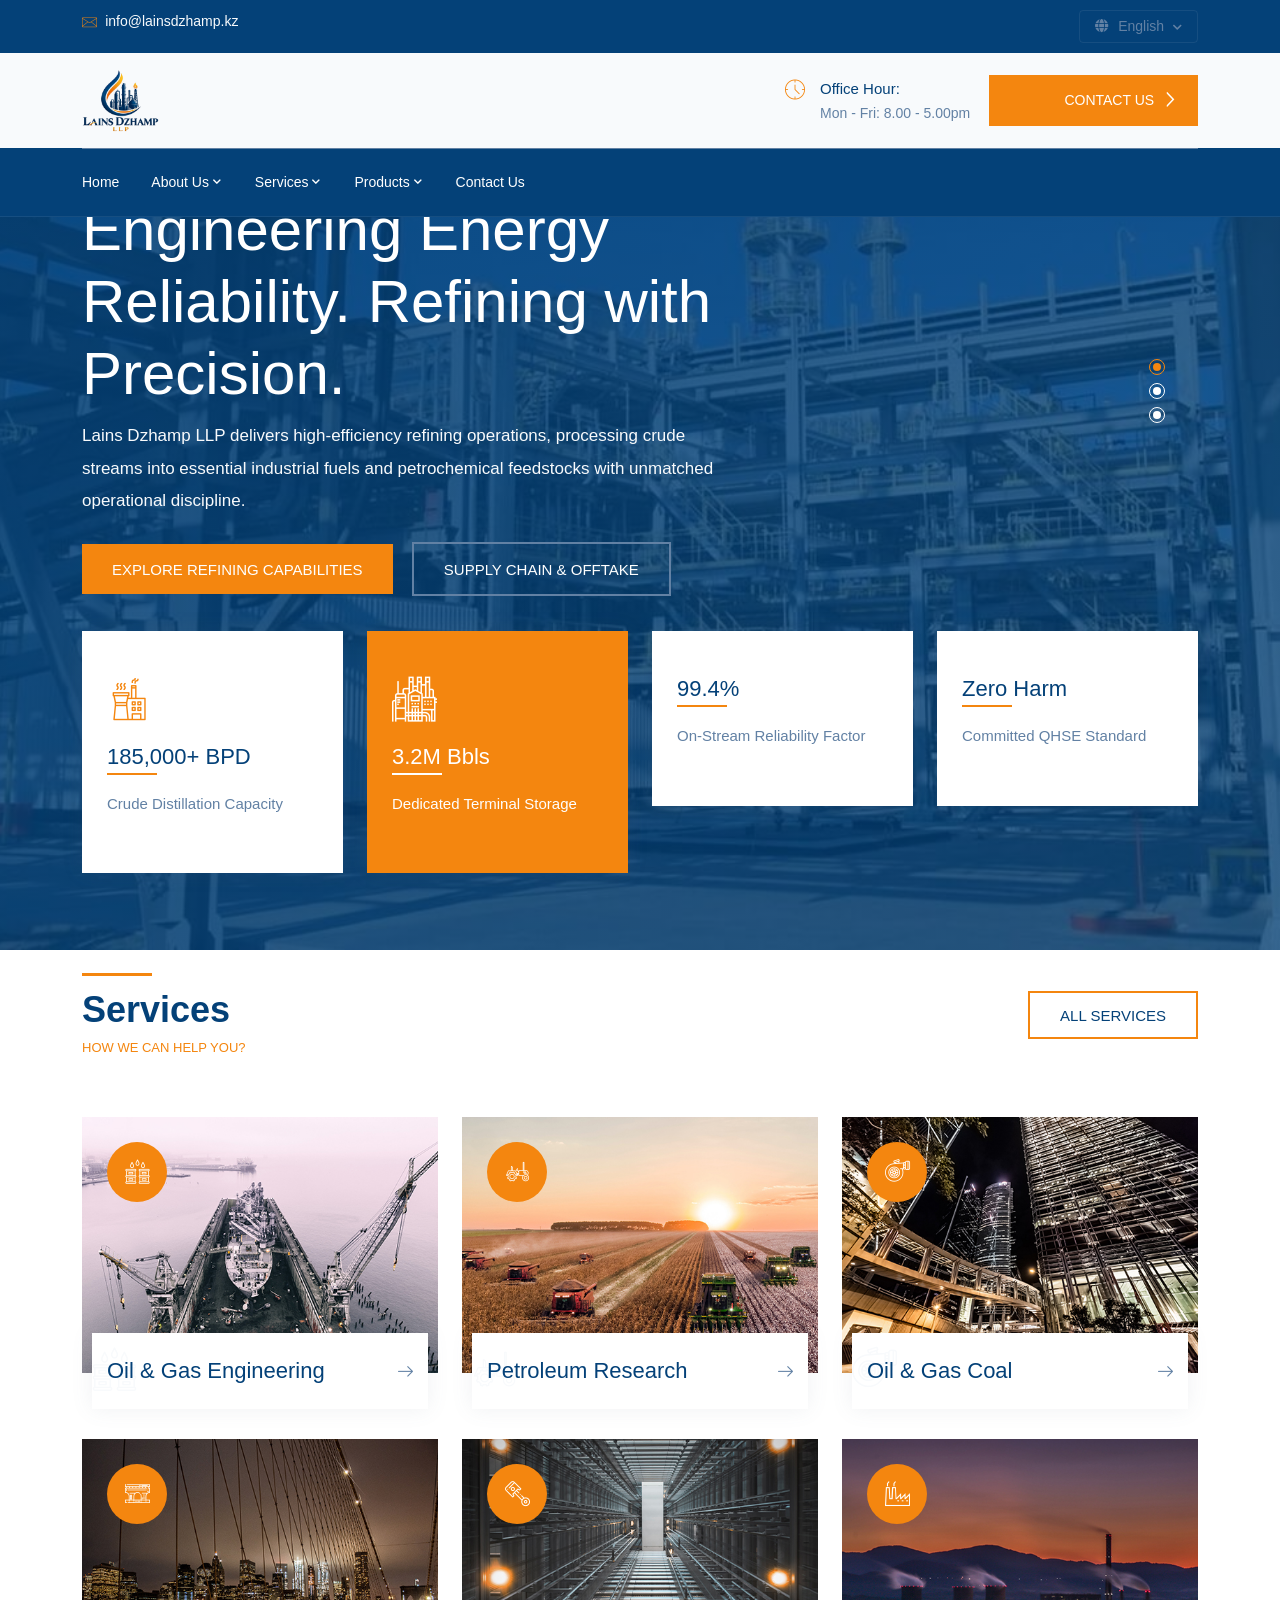
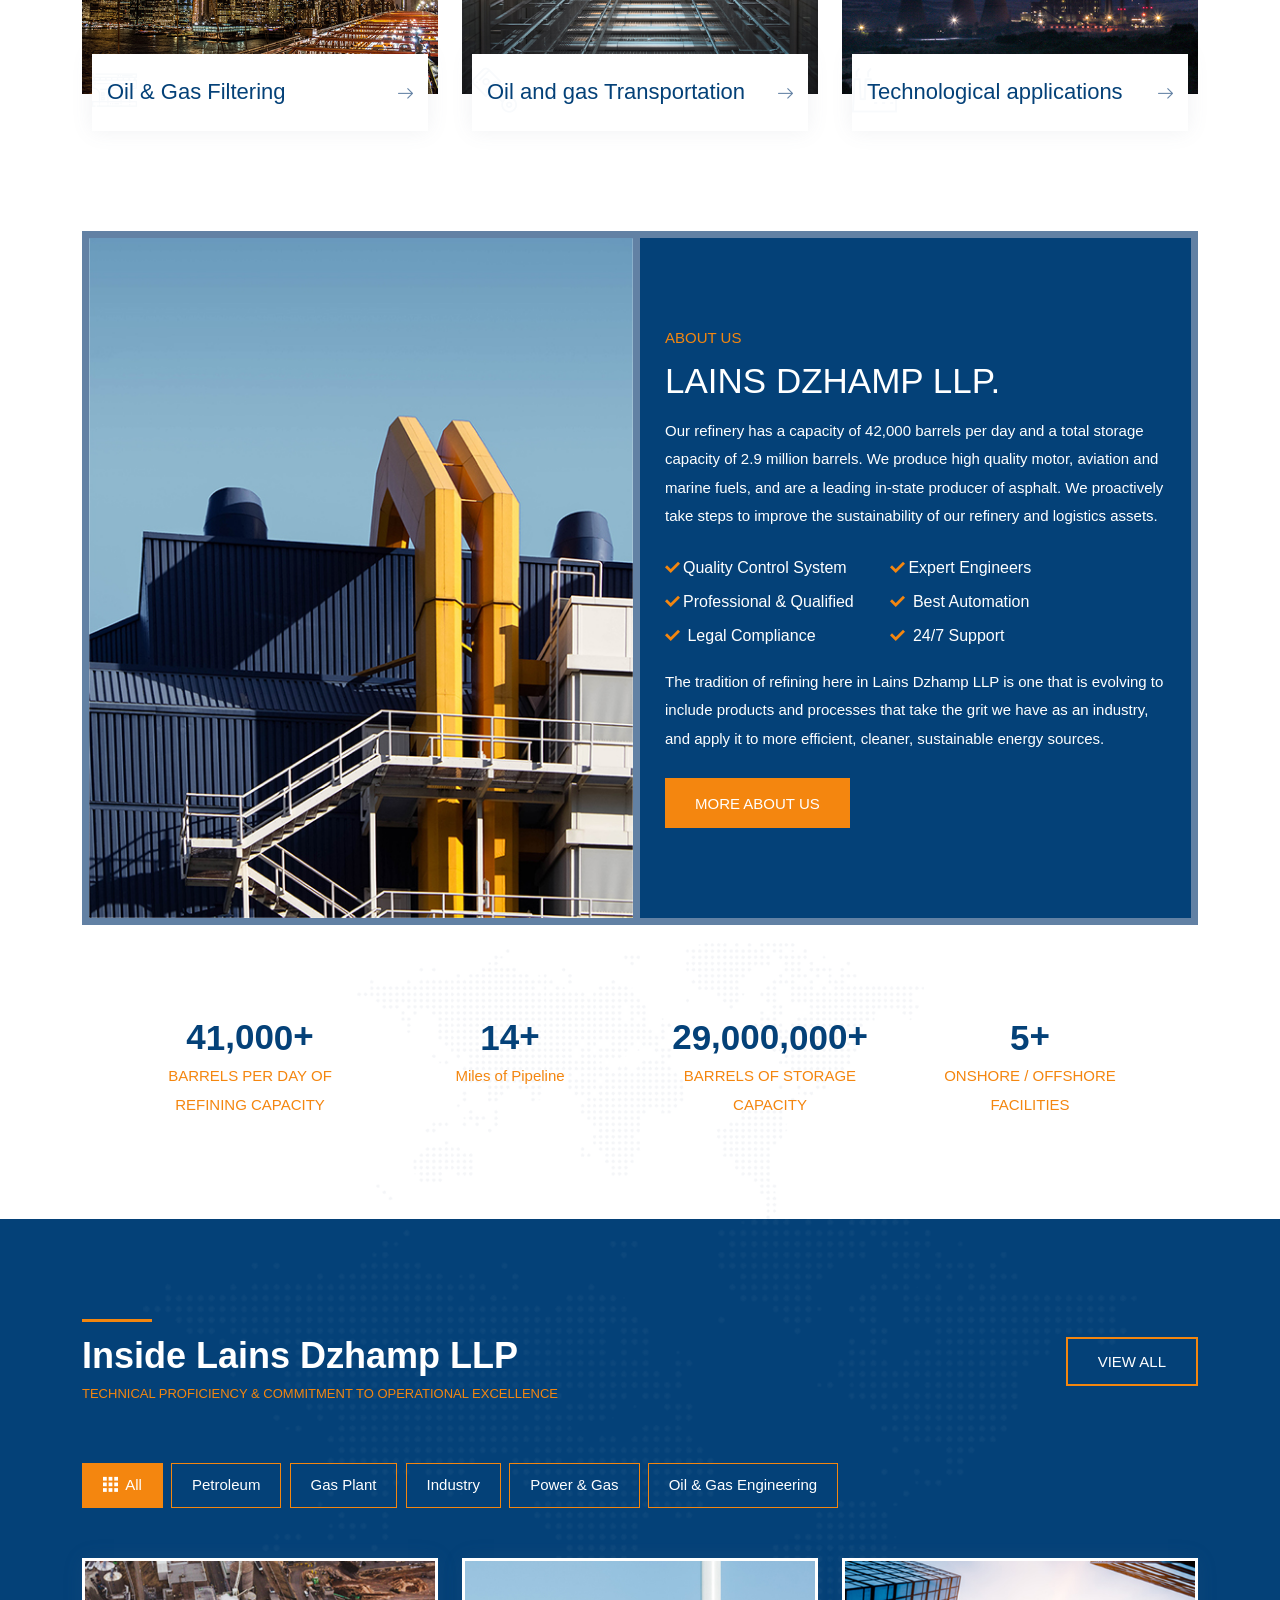
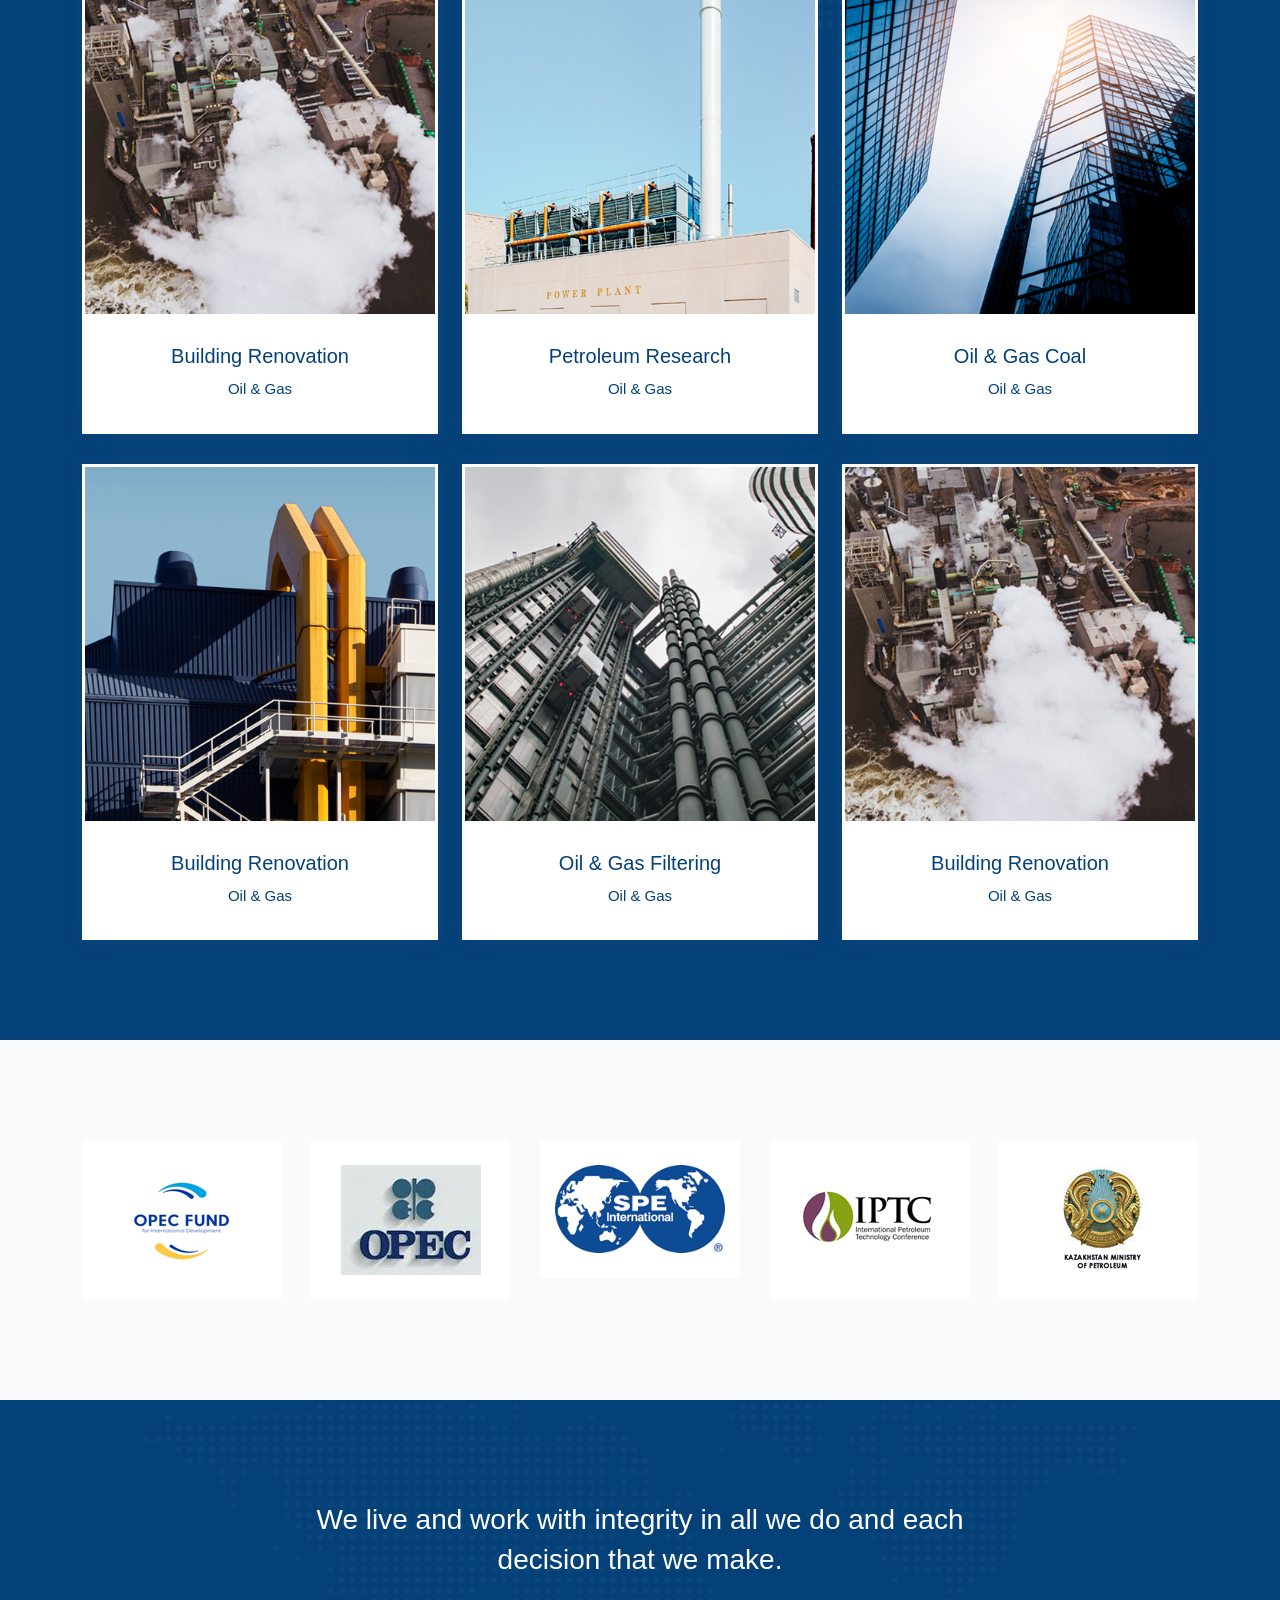
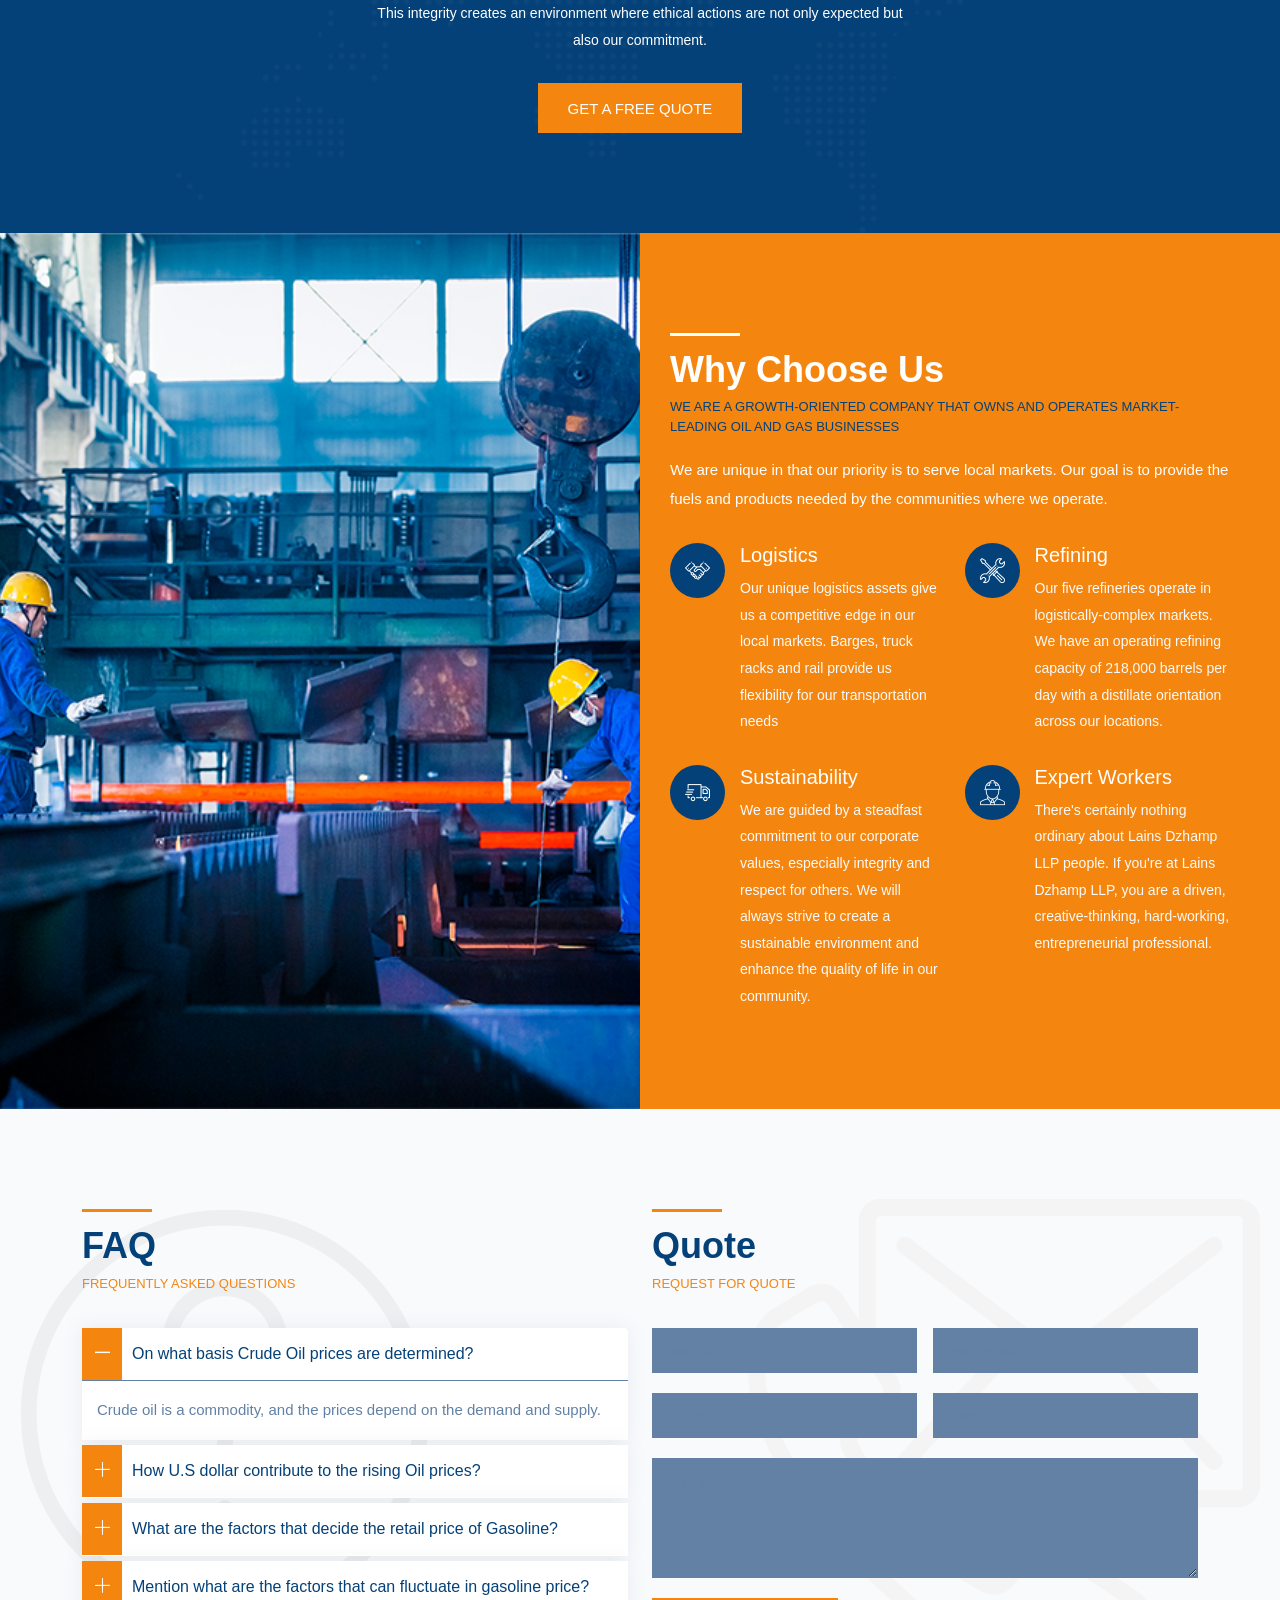
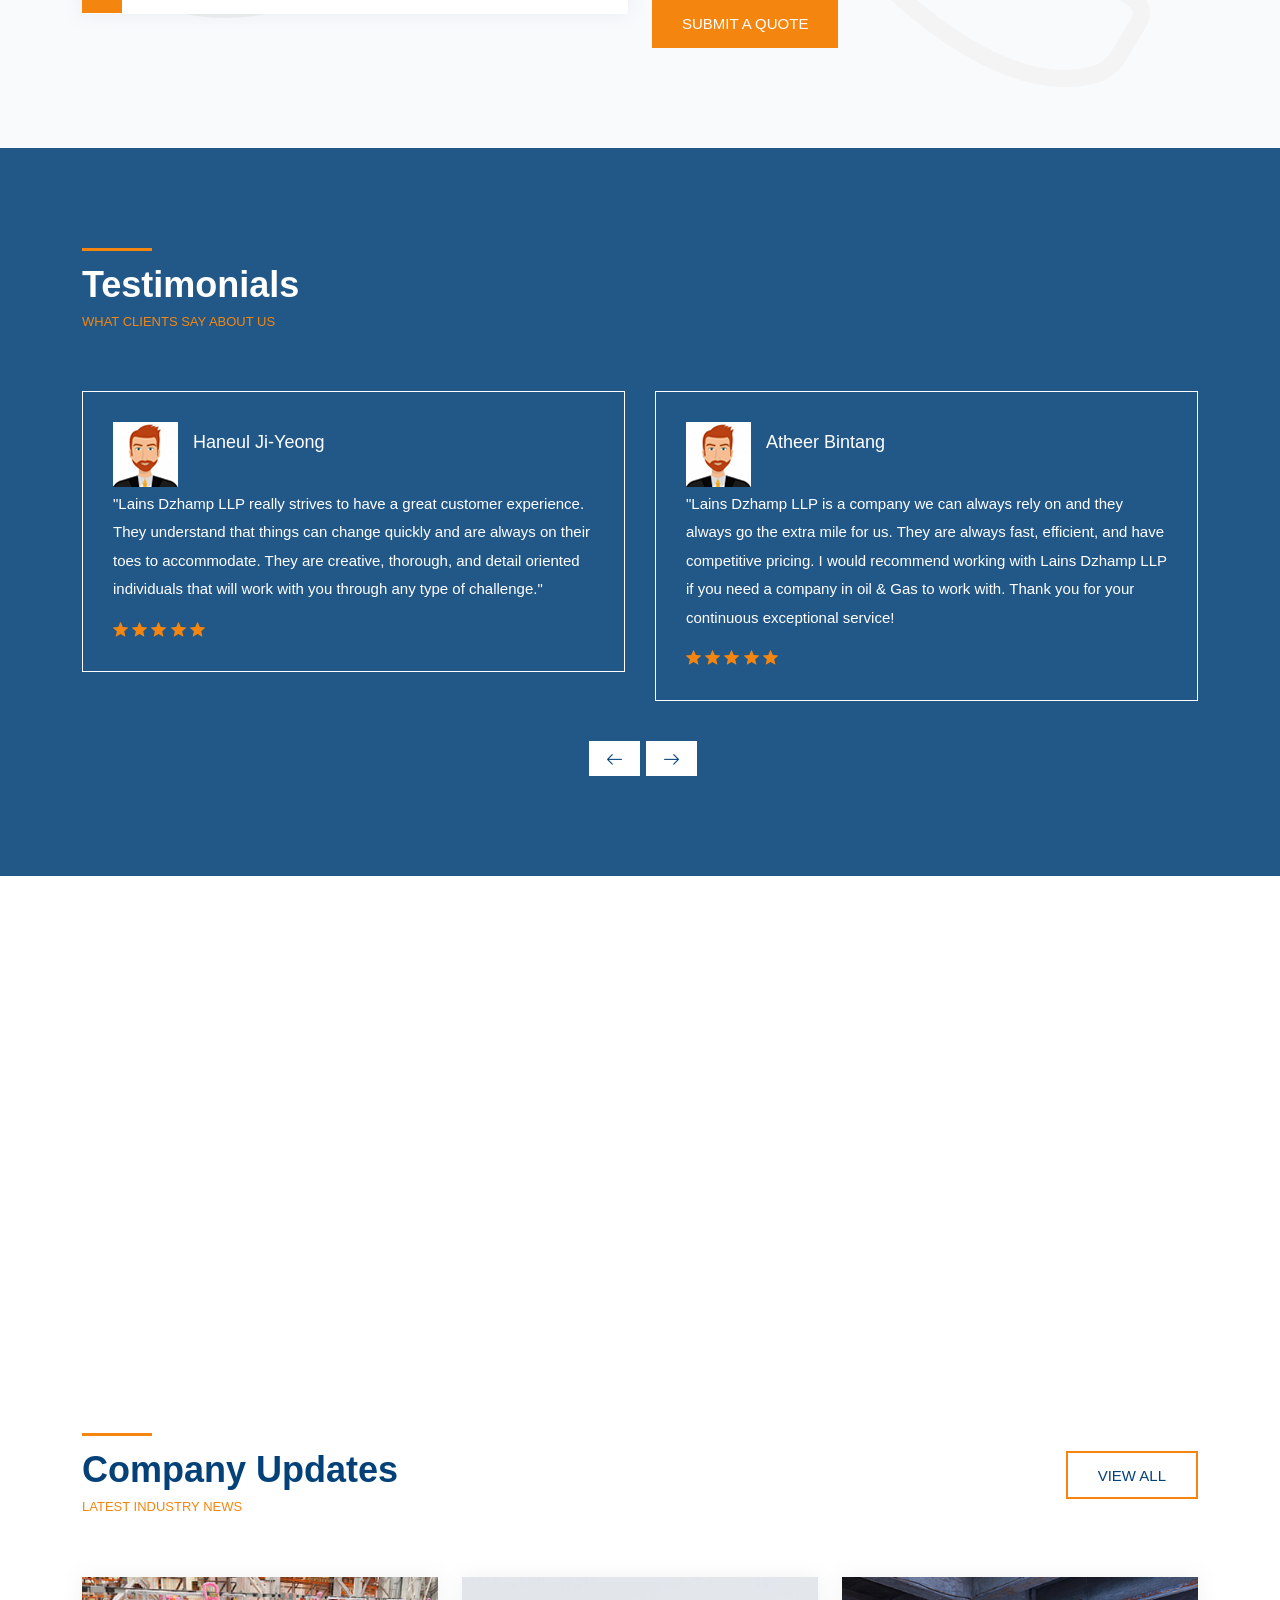
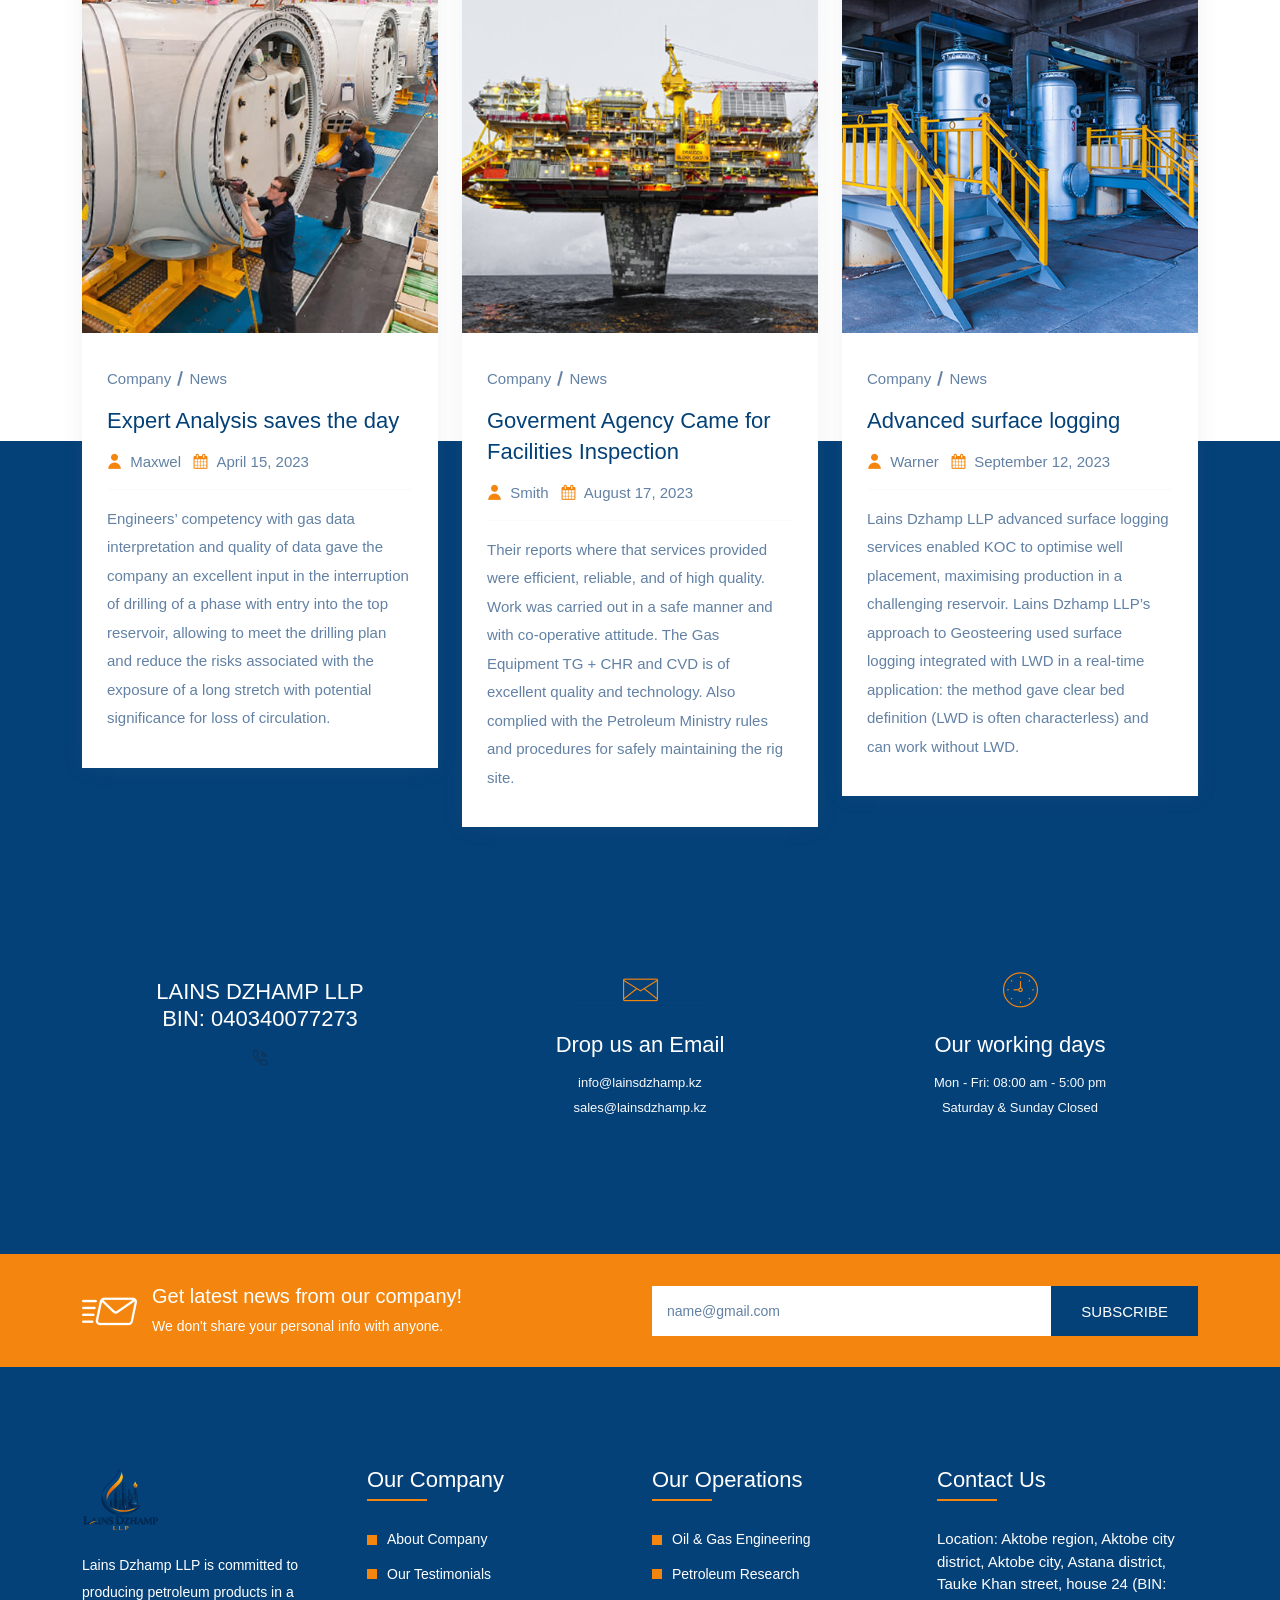
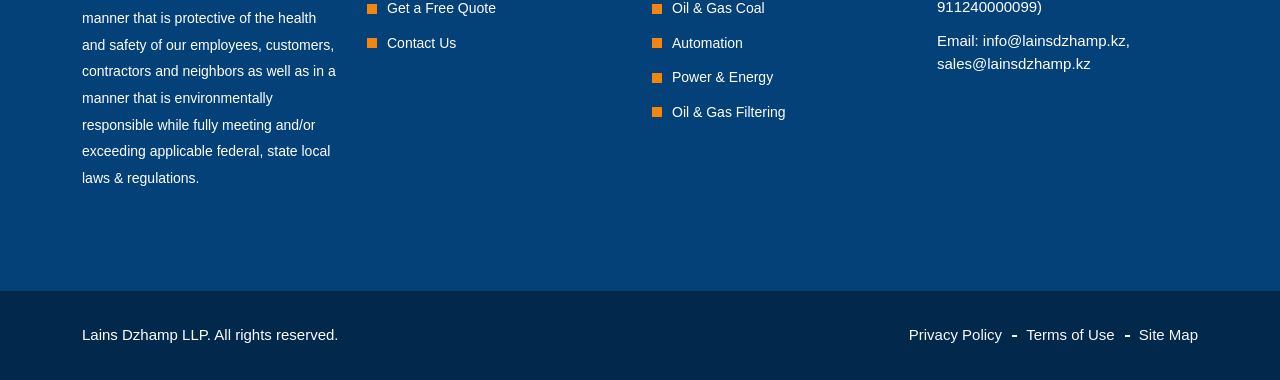
==== index.html @ fc41dc34 "first" ====
<!DOCTYPE html>
<html lang="zxx">
    

<head>
        <meta charset="utf-8">
        <meta name="viewport" content="width=device-width, initial-scale=1">

        <!-- Bootstrap Min CSS -->
        <link rel="stylesheet" href="assets/css/bootstrap.min.css">
        <!-- Animate Min CSS -->
        <link rel="stylesheet" href="assets/css/animate.min.css">
        <!-- Flaticon CSS -->
        <link rel="stylesheet" href="assets/css/flaticon.css">
        <!-- Meanmenu CSS -->
        <link rel="stylesheet" href="assets/css/meanmenu.css">
        <!-- Owl Carousel Min CSS -->
        <link rel="stylesheet" href="assets/css/owl.carousel.min.css">
        <!-- Odometer CSS -->
        <link rel="stylesheet" href="assets/css/odometer.css">
        <!-- Magnific Popup Min CSS -->
        <link rel="stylesheet" href="assets/css/magnific-popup.min.css">
		<!-- NiceSelect CSS -->
		<link rel="stylesheet" href="assets/css/nice-select.css">
		<!-- FontAwesome Min CSS -->
		<link rel="stylesheet" href="assets/css/fontawesome.min.css">
        <!-- Style CSS -->
        <link rel="stylesheet" href="assets/css/style.css">
        <!-- Responsive CSS -->
        <link rel="stylesheet" href="assets/css/responsive.css">

        <title>Lains Dzhamp LLP</title>

        <link rel="icon" type="image/png" href="images/logo.png">
    
<style>

/* Header Middle Overrides */
.header-middle {
    background-color: var(--surface-light) !important;
}
.header-middle .header-information ul li h5 {
    color: var(--primary-brand) !important;
}
.header-middle .header-information ul li p {
    color: var(--secondary-slate) !important;
}

/* Header Overrides */
.induxtro-nav { 
    background-color: var(--primary-brand) !important; 
    border-bottom: 1px solid rgba(98, 129, 164, 0.2) !important; 
}
.induxtro-nav > .container .navbar-nav > .nav-item > a { 
    color: #ffffff !important; 
}
.induxtro-nav > .container .navbar-nav > .nav-item > a:hover { 
    color: var(--core-accent) !important; 
}

/* Hero Overrides */
.home-slides .main-banner::before {
    background: linear-gradient(135deg, rgba(4, 65, 120, 0.9) 0%, rgba(4, 65, 120, 0.75) 100%) !important;
    opacity: 1 !important;
}

/* Dropdown styles to ensure it renders correctly on desktop */
@media (min-width: 992px) {
    .induxtro-nav nav .navbar-nav .nav-item .dropdown-menu {
        display: none;
        position: absolute;
        background-color: var(--surface-light) !important;
        border: 1px solid rgba(98, 129, 164, 0.2) !important;
        min-width: 220px;
        z-index: 99;
    }
    .induxtro-nav nav .navbar-nav .nav-item:hover > .dropdown-menu {
        display: block !important;
    }
}
/* Mobile & Global Dropdown Overrides */
.induxtro-nav nav .navbar-nav .nav-item .dropdown-menu li.nav-item {
    margin: 0;
}
.induxtro-nav nav .navbar-nav .nav-item .dropdown-menu li a.nav-link {
    color: var(--primary-brand) !important;
    padding: 10px 15px !important;
    margin: 0;
    font-weight: 500;
}
.induxtro-nav nav .navbar-nav .nav-item .dropdown-menu li:hover a.nav-link,
.induxtro-nav nav .navbar-nav .nav-item .dropdown-menu li a.nav-link:hover {
    background-color: var(--core-accent) !important;
    color: #fff !important;
}

.searchBoxTop, .others-option { display: none !important; }

/* Preloader Overrides */
.preloader {
    background-color: rgba(248, 250, 252, 0.95) !important; /* Milky white / surface-light */
    backdrop-filter: blur(5px);
}
.preloader-logo {
    position: absolute;
    top: 50%;
    left: 50%;
    transform: translate(-50%, -50%);
    animation: pulse-logo 1.5s infinite ease-in-out;
}
.preloader-logo img {
    max-height: 80px;
    width: auto;
}
@keyframes pulse-logo {
    0% { transform: translate(-50%, -50%) scale(1); opacity: 1; }
    50% { transform: translate(-50%, -50%) scale(1.15); opacity: 0.6; }
    100% { transform: translate(-50%, -50%) scale(1); opacity: 1; }
}

/* Page Title Area Override */
.page-title-area {
    background-image: url('images/caro1.jpeg') !important;
}

/* Testimonials Background Override */
.testimonials-area {
    background-image: url('images/caro2.jpeg') !important;
}

/* Translator Override */
.translator-wrapper {
    text-align: right !important;
}
.translator-wrapper ul.translator-dropdown {
    margin: 0;
    padding: 0;
    list-style: none;
    display: inline-block;
}
.translator-wrapper ul.translator-dropdown > li.current-lang {
    position: relative;
    cursor: pointer;
    color: var(--secondary-slate);
    font-size: 14px;
    padding: 5px 15px;
    background: transparent;
    border: 1px solid rgba(98, 129, 164, 0.2);
    border-radius: 4px;
    transition: all 0.3s;
    line-height: 1.5;
}
.translator-wrapper ul.translator-dropdown > li.current-lang:hover {
    background: rgba(98, 129, 164, 0.05);
}
.translator-wrapper ul.lang-options {
    position: absolute;
    top: 120%;
    right: 0;
    background: #ffffff;
    border: 1px solid rgba(0,0,0,0.05);
    border-radius: 4px;
    box-shadow: 0 4px 15px rgba(0,0,0,0.1);
    min-width: 160px;
    opacity: 0;
    visibility: hidden;
    transform: translateY(10px);
    transition: all 0.3s ease;
    z-index: 9999;
    text-align: left;
    padding: 5px 0;
}
.translator-wrapper ul.translator-dropdown > li.current-lang:hover .lang-options {
    opacity: 1;
    visibility: visible;
    transform: translateY(0);
}
.translator-wrapper ul.lang-options li {
    display: block;
    margin: 0;
    padding: 0;
}
.translator-wrapper ul.lang-options li a {
    display: block;
    padding: 8px 20px;
    color: var(--primary-brand);
    text-decoration: none;
    font-size: 13px;
    transition: background 0.2s;
    border: none;
}
.translator-wrapper ul.lang-options li a:hover {
    background: rgba(98, 129, 164, 0.05);
    color: var(--core-accent);
}
</style>

</head>

    <body>
                <!-- Start Preloader Area -->
        <div class="preloader">
            <div class="preloader-logo">
                <img src="images/logo.png" alt="Lains Dzhamp LLP Loader">
            </div>
        </div>
        <!-- End Preloader Area -->

        <!-- Start Header Area -->
        <header class="header header-style-two">
            <div class="header-top">
                <div class="container">
                    <div class="row">
                        <div class="col-lg-6">
                            <div class="header-info">
                                <p><i class="flaticon-mail"></i> <a href="mailto:info@lainsdzhamp.kz">info@lainsdzhamp.kz</a></p>
                            </div>
                        </div>

                                                <div class="col-lg-6">
                            <div class="header-info translator-wrapper">
                                <ul class="translator-dropdown">
                                    <li class="current-lang">
                                        <i class="fas fa-globe" style="margin-right: 5px;"></i> English <i class="fas fa-chevron-down" style="font-size: 10px; margin-left: 5px;"></i>
                                        <ul class="lang-options">
                                            <li><a href="javascript:void(0)" onclick="translateLanguage('en')">English</a></li>
                                            <li><a href="javascript:void(0)" onclick="translateLanguage('ru')">Русский (Russian)</a></li>
                                            <li><a href="javascript:void(0)" onclick="translateLanguage('kk')">Қазақ (Kazakh)</a></li>
                                            <li><a href="javascript:void(0)" onclick="translateLanguage('zh-CN')">中文 (Chinese)</a></li>
                                            <li><a href="javascript:void(0)" onclick="translateLanguage('sv')">Svenska (Swedish)</a></li>
                                            <li><a href="javascript:void(0)" onclick="translateLanguage('ar')">العربية (Arabic)</a></li>
                                        </ul>
                                    </li>
                                </ul>
                            </div>
                        </div>
                    </div>
                </div>
            </div>

            <div class="header-middle">
                <div class="container">
                    <div class="row h-100 align-items-center">
                        <div class="col-lg-5">
                            <div class="logo">
                                <a href="index-2.html">
                                    <img src="images/logo.png" alt="Lains Dzhamp LLP Logo" style="max-height: 65px; width: auto;">
                                </a>
                            </div>
                        </div>

                        <div class="col-lg-7">
                            <div class="header-information">
                                <ul>
                                    <li>
                                        <div class="icon">
                                            <i class="flaticon-clock-1"></i>
                                        </div>
            
                                        <h5>Office Hour:</h5>
                                        <p>Mon - Fri: 8.00 - 5.00pm</p>
                                    </li>

 

                                    <li>
                                        <a href="contact.html" class="btn btn-primary" style="background: var(--core-accent); color: #fff;">Contact Us <i class="flaticon-right"></i></a>
                                    </li>
                                </ul>
                            </div>
                        </div>
                    </div>
                </div>
            </div>

            <div class="navbar-area">
                <div class="induxtro-mobile-nav">
                    <div class="logo">
                        <a href="index-2.html"><img src="images/logo.png" alt="Lains Dzhamp LLP Logo" style="max-height: 65px; width: auto;"></a>
                    </div>
                </div>

                <div class="induxtro-nav" style="background-color: var(--primary-brand); border-bottom: 1px solid rgba(98, 129, 164, 0.2);">
                    <div class="container">
                        <nav class="navbar navbar-expand-md navbar-light">
                            <div class="collapse navbar-collapse mean-menu" id="navbarSupportedContent">
                                <ul class="navbar-nav">
                                    <li class="nav-item"><a href="index.html" class="nav-link">Home</a></li>
                                    <li class="nav-item"><a href="about.html" class="nav-link">About Us <i class="fas fa-chevron-down"></i></a>
                                        <ul class="dropdown-menu">
                                            <li class="nav-item"><a href="about.html" class="nav-link">About Us</a></li>
                                            <li class="nav-item"><a href="history.html" class="nav-link">History</a></li>
                                            <li class="nav-item"><a href="organization-philosophy.html" class="nav-link">Organization Philosophy</a></li>
                                            <li class="nav-item"><a href="target-strategies.html" class="nav-link">Target & Strategies</a></li>
                                            <li class="nav-item"><a href="responsibilities.html" class="nav-link">Responsibilities</a></li>
                                            <li class="nav-item"><a href="sustainability.html" class="nav-link">Sustainability</a></li>
                                            <li class="nav-item"><a href="corporate-disclosures.html" class="nav-link">Corporate Disclosures</a></li>
                                        </ul>
                                    </li>
                                    <li class="nav-item"><a href="services.html" class="nav-link">Services <i class="fas fa-chevron-down"></i></a>
                                        <ul class="dropdown-menu">
                                            <li class="nav-item"><a href="services.html" class="nav-link">Services Overview</a></li>
                                            <li class="nav-item"><a href="logistics.html" class="nav-link">Logistics</a></li>
                                            <li class="nav-item"><a href="tank-warehouse-port.html" class="nav-link">Tank Warehouse Port</a></li>
                                            <li class="nav-item"><a href="our-quality-policy.html" class="nav-link">Our Quality Policy</a></li>
                                        </ul>
                                    </li>
                                    <li class="nav-item"><a href="products.html" class="nav-link">Products <i class="fas fa-chevron-down"></i></a>
                                        <ul class="dropdown-menu">
                                            <li class="nav-item"><a href="products.html#bitumen" class="nav-link">Bitumen</a></li>
                                            <li class="nav-item"><a href="products.html#crude-oil" class="nav-link">Crude Oil</a></li>
                                            <li class="nav-item"><a href="products.html#diesel" class="nav-link">Diesel</a></li>
                                            <li class="nav-item"><a href="products.html#fuel-oil" class="nav-link">Fuel Oil</a></li>
                                            <li class="nav-item"><a href="products.html#jet-fuel" class="nav-link">Jet Fuel</a></li>
                                            <li class="nav-item"><a href="products.html#light-cycle-oil" class="nav-link">Light Cycle Oil</a></li>
                                            <li class="nav-item"><a href="products.html#lng" class="nav-link">Liquefied Natural Gas</a></li>
                                            <li class="nav-item"><a href="products.html#lpg" class="nav-link">Liquefied Petroleum Gas</a></li>
                                            <li class="nav-item"><a href="products.html#petroleum-coke" class="nav-link">Petroleum Coke</a></li>
                                        </ul>
                                    </li>
                                    <li class="nav-item"><a href="contact.html" class="nav-link">Contact Us</a></li>
                                </ul>
                                
                            </div>
                        </nav>
                    </div>
                    <div class="searchBoxTop">
                        <div class="seachBoxContainer">
                            <div class="container">
                                <span class="searchClose"></span>

                                <form>
                                    <input class="form-control" type="text" placeholder="Search here..">
                                    <button type="submit"><i class="flaticon-search"></i></button>
                                </form>
                            </div>
                        </div>
                    </div>
                </div>
            </div>
        </header>
        <!-- End Header Area -->

        <!-- Start Home Banner -->
        <div class="home-slides home-banner-two owl-carousel owl-theme">
            <div class="main-banner" style="background-image: url('images/caro1.jpeg');">
                <div class="d-table">
                    <div class="d-table-cell">
                        <div class="container">
                            <div class="row">
                                <div class="col-lg-7 col-md-12">
                                    <div class="main-banner-content">
                                        <h1 style="color: #ffffff;">Engineering Energy Reliability. Refining with Precision.</h1>
                                        <p style="color: #F8FAFC;">Lains Dzhamp LLP delivers high-efficiency refining operations, processing crude streams into essential industrial fuels and petrochemical feedstocks with unmatched operational discipline.</p>
                                        <a href="#" class="btn btn-primary" style="margin-right: 15px;">Explore Refining Capabilities</a>
                                        <a href="#" class="btn" style="border: 2px solid var(--secondary-slate); background: transparent; color: #ffffff;">Supply Chain & Offtake</a>
                                    </div>
                                </div>
                            </div>
                        </div>
                    </div>
                </div>
            </div>
            <div class="main-banner" style="background-image: url('images/caro2.jpeg');">
                <div class="d-table">
                    <div class="d-table-cell">
                        <div class="container">
                            <div class="row">
                                <div class="col-lg-7 col-md-12">
                                    <div class="main-banner-content">
                                        <h1 style="color: #ffffff;">World-Class Logistics and Global Supply Chain.</h1>
                                        <p style="color: #F8FAFC;">Strategically integrating deep-water terminal access, extensive rail networks, and high-capacity storage to ensure your petroleum products reach global markets safely and on time.</p>
                                        <a href="#" class="btn btn-primary" style="margin-right: 15px;">Explore Refining Capabilities</a>
                                        <a href="#" class="btn" style="border: 2px solid var(--secondary-slate); background: transparent; color: #ffffff;">Supply Chain & Offtake</a>
                                    </div>
                                </div>
                            </div>
                        </div>
                    </div>
                </div>
            </div>
            <div class="main-banner" style="background-image: url('images/caro3.jpeg');">
                <div class="d-table">
                    <div class="d-table-cell">
                        <div class="container">
                            <div class="row">
                                <div class="col-lg-7 col-md-12">
                                    <div class="main-banner-content">
                                        <h1 style="color: #ffffff;">Commitment to Safety and Environmental Stewardship.</h1>
                                        <p style="color: #F8FAFC;">Operating with a 'Zero Harm' philosophy. We leverage advanced technologies to minimize our carbon footprint, maximize efficiency, and uphold the highest HSE standards in the industry.</p>
                                        <a href="#" class="btn btn-primary" style="margin-right: 15px;">Explore Refining Capabilities</a>
                                        <a href="#" class="btn" style="border: 2px solid var(--secondary-slate); background: transparent; color: #ffffff;">Supply Chain & Offtake</a>
                                    </div>
                                </div>
                            </div>
                        </div>
                    </div>
                </div>
            </div>
        </div>
        <!-- End Home Banner -->

        <!-- Start Boxes Area -->
        <section class="boxes-area">
            <div class="container">
                <div class="row">
                    <div class="col-lg-3 col-md-6">
                        <div class="single-box">
                            <div class="icon">
                                <i class="flaticon-architecture-and-city"></i>
                            </div>
                            <h3>185,000+ BPD</h3>
                            <p>Crude Distillation Capacity</p>
                        </div>
                    </div>

                    <div class="col-lg-3 col-md-6">
                        <div class="single-box active">
                            <div class="icon">
                                <i class="flaticon-oil"></i>
                            </div>
                            <h3>3.2M Bbls</h3>
                            <p>Dedicated Terminal Storage</p>
                        </div>
                    </div>

                    <div class="col-lg-3 col-md-6">
                        <div class="single-box">
                            <div class="icon">
                                <i class="flaticon-engineering"></i>
                            </div>
                            <h3>99.4%</h3>
                            <p>On-Stream Reliability Factor</p>
                        </div>
                    </div>

                    <div class="col-lg-3 col-md-6">
                        <div class="single-box">
                            <div class="icon">
                                <i class="flaticon-helmet"></i>
                            </div>
                            <h3>Zero Harm</h3>
                            <p>Committed QHSE Standard</p>
                        </div>
                    </div>
                </div>
            </div>
        </section>
        <!-- End Boxes Area -->

        <!-- Start Services Area -->
        <section class="services-area ptb-100">
            <div class="container">
                <div class="section-title">
                    <div class="row h-100 align-items-center">
                        <div class="col-lg-7 col-md-7">
                            <div class="bar"></div>
                            <h2>Services</h2>
                            <span>How we can help you?</span>
                        </div>

                        <div class="col-lg-5 col-md-5 text-end">
                            <a href="#" class="btn btn-primary">All Services</a>
                        </div>
                    </div>
                </div>

                <div class="row">
                    <div class="col-lg-4 col-md-6">
                        <div class="single-services-box">
                            <div class="services-image">
                                <img src="assets/img/service-one.jpg" alt="image">

                                <div class="icon">
                                    <i class="flaticon-tank"></i>
                                </div>
                            </div>

                            <div class="services-content">
                                <h3><a href="#">Oil & Gas Engineering</a></h3>

                                <div class="link-icon">
                                    <a href="#"><i class="flaticon-right-arrow"></i></a>
                                </div>

                                <div class="icon">
                                    <i class="flaticon-tank"></i>
                                </div>
                            </div>
                        </div>
                    </div>

                    <div class="col-lg-4 col-md-6">
                        <div class="single-services-box">
                            <div class="services-image">
                                <img src="assets/img/service-two.jpg" alt="image">

                                <div class="icon">
                                    <i class="flaticon-tractor"></i>
                                </div>
                            </div>

                            <div class="services-content">
                                <h3><a href="#">Petroleum Research</a></h3>

                                <div class="link-icon">
                                    <a href="#"><i class="flaticon-right-arrow"></i></a>
                                </div>

                                <div class="icon">
                                    <i class="flaticon-tractor"></i>
                                </div>
                            </div>
                        </div>
                    </div>

                    <div class="col-lg-4 col-md-6">
                        <div class="single-services-box">
                            <div class="services-image">
                                <img src="assets/img/service-three.jpg" alt="image">

                                <div class="icon">
                                    <i class="flaticon-motor-1"></i>
                                </div>
                            </div>

                            <div class="services-content">
                                <h3><a href="#">Oil & Gas Coal</a></h3>

                                <div class="link-icon">
                                    <a href="#"><i class="flaticon-right-arrow"></i></a>
                                </div>

                                <div class="icon">
                                    <i class="flaticon-motor-1"></i>
                                </div>
                            </div>
                        </div>
                    </div>

                    <div class="col-lg-4 col-md-6">
                        <div class="single-services-box">
                            <div class="services-image">
                                <img src="assets/img/service-four.jpg" alt="image">

                                <div class="icon">
                                    <i class="flaticon-bridge"></i>
                                </div>
                            </div>

                            <div class="services-content">
                                <h3><a href="#">Oil & Gas Filtering</a></h3>

                                <div class="link-icon">
                                    <a href="#"><i class="flaticon-right-arrow"></i></a>
                                </div>

                                <div class="icon">
                                    <i class="flaticon-bridge"></i>
                                </div>
                            </div>
                        </div>
                    </div>

                    <div class="col-lg-4 col-md-6">
                        <div class="single-services-box">
                            <div class="services-image">
                                <img src="assets/img/service-five.jpg" alt="image">

                                <div class="icon">
                                    <i class="flaticon-sports-and-competition"></i>
                                </div>
                            </div>

                            <div class="services-content">
                                <h3><a href="#">Oil and gas Transportation  </a></h3>

                                <div class="link-icon">
                                    <a href="#"><i class="flaticon-right-arrow"></i></a>
                                </div>

                                <div class="icon">
                                    <i class="flaticon-sports-and-competition"></i>
                                </div>
                            </div>
                        </div>
                    </div>

                    <div class="col-lg-4 col-md-6">
                        <div class="single-services-box">
                            <div class="services-image">
                                <img src="assets/img/service-six.jpg" alt="image">

                                <div class="icon">
                                    <i class="flaticon-factory"></i>
                                </div>
                            </div>

                            <div class="services-content">
                                <h3><a href="#">Technological applications</a></h3>

                                <div class="link-icon">
                                    <a href="#"><i class="flaticon-right-arrow"></i></a>
                                </div>

                                <div class="icon">
                                    <i class="flaticon-factory"></i>
                                </div>
                            </div>
                        </div>
                    </div>
                </div>
            </div>
        </section>
        <!-- End Services Area -->

        <!-- Start About Area -->
        <section class="about-area-two ptb-100 pt-0">
            <div class="container">
                <div class="about-inner bg-black">
                    <div class="row m-0 h-100 align-items-center">
                        <div class="col-lg-6 col-md-12 p-0">
                            <div class="about-inner-image">
                                <img src="assets/img/about2.jpg" alt="about">
                            </div>
                        </div>
    
                        <div class="col-lg-6 col-md-12 p-0">
                            <div class="about-inner-content">
                                <span>About us</span>
                                <h3>LAINS DZHAMP LLP.</h3>
                                <p>Our refinery has a capacity of 42,000 barrels per day and a total storage capacity of 2.9 million barrels. We produce high quality motor, aviation and marine fuels, and are a leading in-state producer of asphalt. We proactively take steps to improve the sustainability of our refinery and logistics assets.</p>
                                
                                <ul>
                                    <li><i class="flaticon-check"></i>Quality Control System</li>
                                    <li><i class="flaticon-check"></i>Expert Engineers</li>
                                    <li><i class="flaticon-check"></i>Professional & Qualified</li>
                                    <li><i class="flaticon-check"></i> Best Automation</li>
                                    <li><i class="flaticon-check"></i> Legal Compliance</li>
                                    <li><i class="flaticon-check"></i> 24/7 Support</li>
                                </ul>

                                <p>The tradition of refining here in Lains Dzhamp LLP is one that is evolving to include products and processes that take the grit we have as an industry, and apply it to more efficient, cleaner, sustainable energy sources.</p>

                                <a href="#" class="btn btn-primary">More About Us</a>
                            </div>
                        </div>
                    </div>
                </div>

                <div class="about-funfacts">
                    <div class="row">
                        <div class="col-lg-3 col-6 col-md-3">
                            <div class="single-about-funfact">
                                <h3><span class="odometer" data-count="41000">00</span>+</h3>
                                <p>BARRELS PER DAY OF REFINING CAPACITY</p>
                            </div>
                        </div>

                        <div class="col-lg-3 col-6 col-md-3">
                            <div class="single-about-funfact">
                                <h3><span class="odometer" data-count="14">00</span>+</h3>
                                <p>Miles of Pipeline</p>
                            </div>
                        </div>

                        <div class="col-lg-3 col-6 col-md-3">
                            <div class="single-about-funfact">
                                <h3><span class="odometer" data-count="29000000">00</span>+</h3>
                                <p>BARRELS OF STORAGE CAPACITY</p>
                            </div>
                        </div>

                        <div class="col-lg-3 col-6 col-md-3">
                            <div class="single-about-funfact">
                                <h3><span class="odometer" data-count="5">00</span>+</h3>
                                <p>ONSHORE / OFFSHORE FACILITIES</p>
                            </div>
                        </div>
                    </div>
                </div>
            </div>

            <div class="map-image"><img src="assets/img/map.png" alt="map"></div>
        </section>
        <!-- End About Area -->

        <!-- Start Projects Area -->
        <section class="projects-area-two ptb-100 bg-black">
            <div class="container">
                <div class="section-title">
                    <div class="row h-100 align-items-center">
                        <div class="col-lg-7 col-md-7">
                            <div class="bar"></div>
                            <h2>Inside Lains Dzhamp LLP</h2>
                            <span>Technical proficiency & commitment to operational excellence</span>
                        </div>

                        <div class="col-lg-5 col-md-5 text-end">
                            <a href="#" class="btn btn-primary">View All</a>
                        </div>
                    </div>
                </div>

                <div class="row">
                    <div class="col-lg-12 col-md-12">
                        <div class="shorting-menu">
                            <button class="filter" data-filter="all"><i class="flaticon-grid"></i> All</button>
                            <button class="filter" data-filter=".petrolium">Petroleum</button>
                            <button class="filter" data-filter=".construction">Gas Plant</button>
                            <button class="filter" data-filter=".mechanical">Industry</button>
                            <button class="filter" data-filter=".power-gas">Power & Gas</button>
                            <button class="filter" data-filter=".industry">Oil & Gas Engineering</button>
                        </div>
                    </div>
                </div>

                <div class="shorting">
                    <div class="row">
                        <div class="col-lg-4 col-sm-6 mix petrolium industry">
                            <div class="single-projects-box">
                                <div class="projects-image">
                                    <img src="assets/img/project-one.jpg" alt="image">

                                    <div class="btn-box">
                                        <a href="assets/img/project-one.jpg" class="popup-btn"><i class="flaticon-photo-1"></i></a>
                                        <a href="#" class="link-btn"><i class="flaticon-chain"></i></a>
                                    </div>
                                </div>

                                <div class="projects-content">
                                    <h3><a href="#">Building Renovation</a></h3>
                                    <span>Oil & Gas</span>
                                </div>
                            </div>
                        </div>

                        <div class="col-lg-4 col-sm-6 mix construction power-gas">
                            <div class="single-projects-box">
                                <div class="projects-image">
                                    <img src="assets/img/project-two.jpg" alt="image">

                                    <div class="btn-box">
                                        <a href="assets/img/project-two.jpg" class="popup-btn"><i class="flaticon-photo-1"></i></a>
                                        <a href="#" class="link-btn"><i class="flaticon-chain"></i></a>
                                    </div>
                                </div>

                                <div class="projects-content">
                                    <h3><a href="#">Petroleum Research</a></h3>
                                    <span>Oil & Gas</span>
                                </div>
                            </div>
                        </div>

                        <div class="col-lg-4 col-sm-6 mix mechanical petrolium">
                            <div class="single-projects-box">
                                <div class="projects-image">
                                    <img src="assets/img/project-three.jpg" alt="image">

                                    <div class="btn-box">
                                        <a href="assets/img/project-three.jpg" class="popup-btn"><i class="flaticon-photo-1"></i></a>
                                        <a href="#" class="link-btn"><i class="flaticon-chain"></i></a>
                                    </div>
                                </div>

                                <div class="projects-content">
                                    <h3><a href="#">Oil & Gas Coal</a></h3>
                                    <span>Oil & Gas</span>
                                </div>
                            </div>
                        </div>

                        <div class="col-lg-4 col-sm-6 mix power-gas industry">
                            <div class="single-projects-box">
                                <div class="projects-image">
                                    <img src="assets/img/project-four.jpg" alt="image">

                                    <div class="btn-box">
                                        <a href="assets/img/project-four.jpg" class="popup-btn"><i class="flaticon-photo-1"></i></a>
                                        <a href="#" class="link-btn"><i class="flaticon-chain"></i></a>
                                    </div>
                                </div>

                                <div class="projects-content">
                                    <h3><a href="#">Building Renovation</a></h3>
                                    <span>Oil & Gas</span>
                                </div>
                            </div>
                        </div>

                        <div class="col-lg-4 col-sm-6 mix industry mechanical ">
                            <div class="single-projects-box">
                                <div class="projects-image">
                                    <img src="assets/img/project-five.png" alt="image">

                                    <div class="btn-box">
                                        <a href="assets/img/project-five.png" class="popup-btn"><i class="flaticon-photo-1"></i></a>
                                        <a href="#" class="link-btn"><i class="flaticon-chain"></i></a>
                                    </div>
                                </div>

                                <div class="projects-content">
                                    <h3><a href="#">Oil & Gas Filtering</a></h3>
                                    <span>Oil & Gas</span>
                                </div>
                            </div>
                        </div>

                        <div class="col-lg-4 col-sm-6 mix construction petrolium">
                            <div class="single-projects-box">
                                <div class="projects-image">
                                    <img src="assets/img/project-one.jpg" alt="image">

                                    <div class="btn-box">
                                        <a href="assets/img/project-one.jpg" class="popup-btn"><i class="flaticon-photo-1"></i></a>
                                        <a href="#" class="link-btn"><i class="flaticon-chain"></i></a>
                                    </div>
                                </div>

                                <div class="projects-content">
                                    <h3><a href="#">Building Renovation</a></h3>
                                    <span>Oil & Gas</span>
                                </div>
                            </div>
                        </div>
                    </div>
                </div>
            </div>

            <div class="map-image"><img src="assets/img/map2.png" alt="map"></div>
        </section>
        <!-- End Projects Area -->

        <!-- Start Partner Area -->
        <div class="partner-area ptb-100 bg-f7f7f7">
            <div class="container">
                <div class="row">
                    <div class="partner-slides owl-carousel owl-theme">
                        <div class="col-lg-12">
                            <div class="partner-item">
                                <a href="#">
                                    <img src="assets/img/partner1.png" alt="partner-logo">
                                </a>
                            </div>
                        </div>

                        <div class="col-lg-12">
                            <div class="partner-item">
                                <a href="#">
                                    <img src="assets/img/partner2.png" alt="partner-logo">
                                </a>
                            </div>
                        </div>

                        <div class="col-lg-12">
                            <div class="partner-item">
                                <a href="#">
                                    <img src="assets/img/partner3.png" alt="partner-logo">
                                </a>
                            </div>
                        </div>

                        <div class="col-lg-12">
                            <div class="partner-item">
                                <a href="#">
                                    <img src="assets/img/partner4.png" alt="partner-logo">
                                </a>
                            </div>
                        </div>

                        <div class="col-lg-12">
                            <div class="partner-item">
                                <a href="#">
                                    <img src="assets/img/partner5.png" alt="partner-logo">
                                </a>
                            </div>
                        </div>
                    </div>
                </div>
            </div>
        </div>
        <!-- End Partner Area -->

        <!-- Start CTA Area -->
        <section class="cta-area ptb-100 bg-black">
            <div class="container">
                <div class="cta-content">
                    <h2>We live and work with integrity in all we do and each decision that we make. </h2>
                    <p>This integrity creates an environment where ethical actions are not only expected but also our commitment.</p>
                    <a href="contact.html" class="btn btn-primary">Get a Free Quote</a>
                </div>
            </div>

            <div class="map-image"><img src="assets/img/map2.png" alt="map"></div>
        </section>
        <!-- End CTA Area -->

        

        <!-- Start Why Choose Us Area -->
        <section class="why-choose-us">
            <div class="container-fluid p-0">
				<div class="row m-0">
					<div class="col-lg-6 col-md-6 p-0">
						<div class="why-choose-us-image">
                            <img src="assets/img/why-choose-us.jpg" alt="why-choose-us-image">
						</div>
					</div>

					<div class="col-lg-6 col-md-6 p-0">
						<div class="why-choose-us-content ptb-100">
							<div class="section-title">
                                <div class="row h-100 align-items-center">
                                    <div class="col-lg-12">
                                        <div class="bar"></div>
                                        <h2>Why Choose Us</h2>
                                        <span>We are a growth-oriented company that owns and operates market-leading Oil and Gas businesses </span>
                                    </div>
                                </div>
                            </div>
                            <p>We are unique in that our priority is to serve local markets. Our goal is to provide the fuels and products needed by the communities where we operate.</p>

                            <div class="row">
                                <div class="col-lg-6">
                                    <div class="single-inner-box">
                                        <div class="icon">
                                            <i class="flaticon-deal"></i>
                                        </div>
                                        <h3>Logistics</h3>
                                        <p>Our unique logistics assets give us a competitive edge in our local markets. Barges, truck racks and rail provide us flexibility for our transportation needs</p>
                                    </div>
                                </div>

                                <div class="col-lg-6">
                                    <div class="single-inner-box">
                                        <div class="icon">
                                            <i class="flaticon-repair"></i>
                                        </div>
                                        <h3>Refining</h3>
                                        <p>Our five refineries operate in logistically-complex markets. We have an operating refining capacity of 218,000 barrels per day with a distillate orientation across our locations. </p>
                                    </div>
                                </div>

                                <div class="col-lg-6">
                                    <div class="single-inner-box">
                                        <div class="icon">
                                            <i class="flaticon-truck"></i>
                                        </div>
                                        <h3>Sustainability</h3>
                                        <p>We are guided by a steadfast commitment to our corporate values, especially integrity and respect for others. We will always strive to create a sustainable environment and enhance the quality of life in our community.</p>
                                    </div>
                                </div>

                                <div class="col-lg-6">
                                    <div class="single-inner-box">
                                        <div class="icon">
                                            <i class="flaticon-worker-1"></i>
                                        </div>
                                        <h3>Expert Workers</h3>
                                        <p>There's certainly nothing ordinary about Lains Dzhamp LLP people. If you're at Lains Dzhamp LLP, you are a driven, creative-thinking, hard-working, entrepreneurial professional.</p>
                                    </div>
                                </div>
                            </div>
						</div>
					</div>
                </div>
            </div>
        </section>
        <!-- End Why Choose Us Area -->

        <!-- Start FAQ and Quote Area -->
        <section class="faq-quote-area ptb-100 bg-f7f7f7">
            <div class="container">
				<div class="row">
					<div class="col-lg-6 col-md-6">
						<div class="faq-content">
                            <div class="section-title">
                                <div class="row h-100 align-items-center">
                                    <div class="col-lg-12">
                                        <div class="bar"></div>
                                        <h2>FAQ</h2>
                                        <span>Frequently asked questions</span>
                                    </div>
                                </div>
                            </div>

                            <div class="faq">
                                <ul class="accordion">
                                    <li class="accordion-item">
                                        <a class="accordion-title active" href="javascript:void(0)">
                                            <i class="flaticon-add"></i>
                                            On what basis Crude Oil prices are determined?
                                        </a>

                                        <p class="accordion-content show">Crude oil is a commodity, and the prices depend on the demand and supply.</p>
                                    </li>
                                    
                                    <li class="accordion-item">
                                        <a class="accordion-title" href="javascript:void(0)">
                                            <i class="flaticon-add"></i>
                                            How U.S dollar contribute to the rising Oil prices?
                                        </a>

                                        <p class="accordion-content">On the world market, oil is priced in U.S dollars. So, when dollar becomes weaker, foreign currency becomes stronger, which means foreign countries can buy more oil at same amount of money. As people in other countries start buying more, demand rises, and it drives up the price in dollars, which again influence the price of oil in the global market.</p>
                                    </li>
                                    
                                    <li class="accordion-item">
                                        <a class="accordion-title" href="javascript:void(0)">
                                            <i class="flaticon-add"></i>
                                           What are the factors that decide the retail price of Gasoline?
                                        </a>

                                        <p class="accordion-content">The gasoline retail price is determined by following factors<br>

    1. Transportation costs<br>
    2. Location (Urban/ Rural)<br>
    3. Average volume pumped<br>
    4. Competitive mix ( Concentration of major oil companies and independent marketers)<br>
</p>
                                    </li>
                                    
                                    <li class="accordion-item">
                                        <a class="accordion-title" href="javascript:void(0)">
                                            <i class="flaticon-add"></i>
                                            Mention what are the factors that can fluctuate in gasoline price?
                                        </a>

                                        <p class="accordion-content">The factors that can fluctuate the gasoline price are<br>

    1. Changes to the price of crude oil<br>
    2. Major supply disruption in any area of the country<br>
    3. Increased consumer demand<br>
    4. Expected or unexpected outages of any refinery<br>
    5. Activity on the commodities market
</p>
                                    </li>
                                </ul>
                            </div>    
						</div>
                    </div>

                    <div class="col-lg-6 col-md-6">
						<div class="quote-content">
							<div class="section-title">
                                <div class="row h-100 align-items-center">
                                    <div class="col-lg-12">
                                        <div class="bar"></div>
                                        <h2>Quote</h2>
                                        <span>Request for quote</span>
                                    </div>
                                </div>
                            </div>

                            <form>
                                <div class="row">
                                    <div class="col-lg-6">
                                        <div class="form-group">
                                            <input type="text" class="form-control" placeholder="Your Name">
                                        </div>
                                    </div>

                                    <div class="col-lg-6">
                                        <div class="form-group">
                                            <input type="email" class="form-control" placeholder="Your Email">
                                        </div>
                                    </div>

                                    <div class="col-lg-6">
                                        <div class="form-group">
                                            <input type="text" class="form-control" placeholder="Subject">
                                        </div>
                                    </div>

                                    <div class="col-lg-6">
                                        <div class="form-group">
                                            <input type="text" class="form-control" placeholder="Phone">
                                        </div>
                                    </div>

                                    <div class="col-lg-12">
                                        <div class="form-group">
                                            <textarea cols="30" rows="4" placeholder="Your Message" class="form-control"></textarea>
                                        </div>
                                    </div>

                                    <div class="col-lg-12">
                                        <button type="submit" class="btn btn-primary">Submit a Quote</button>
                                    </div>
                                </div>
                            </form>
						</div>
					</div>
                </div>
            </div>

            <div class="info-image"><img src="assets/img/info.png" alt="info"></div>
            <div class="contact-image"><img src="assets/img/contact.png" alt="image"></div>
        </section>
        <!-- End FAQ and Quote Area -->

        <!-- Start Testimonial Area -->
        <section class="testimonials-area ptb-100">
            <div class="container">
                <div class="section-title">
                    <div class="row h-100 align-items-center">
                        <div class="col-lg-7 col-md-7">
                            <div class="bar"></div>
                            <h2>Testimonials</h2>
                            <span>What clients say about us</span>
                        </div>


                    </div>
                </div>

                <div class="row">
                    <div class="testimonials-slides owl-carousel owl-theme">
                        <div class="col-lg-12">
                            <div class="single-testimonials">
                                <div class="client-info">
                                    <img src="assets/img/client2.png" alt="image">
                                    <h5>Haneul Ji-Yeong</h5>
                                    <span></span>
                                </div>
                                <p>"Lains Dzhamp LLP really strives to have a great customer experience. They understand that things can change quickly and are always on their toes to accommodate. They are creative, thorough, and detail oriented individuals that will work with you through any type of challenge."</p>

                                <ul>
                                    <li><i class="flaticon-star"></i></li>
                                    <li><i class="flaticon-star"></i></li>
                                    <li><i class="flaticon-star"></i></li>
                                    <li><i class="flaticon-star"></i></li>
                                    <li><i class="flaticon-star"></i></li>
                                </ul>
                            </div>
                        </div>

                        <div class="col-lg-12">
                            <div class="single-testimonials">
                                <div class="client-info">
                                    <img src="assets/img/client2.png" alt="image">
                                    <h5>Atheer Bintang</h5>
                                    <span></span>
                                </div>
                                <p>"Lains Dzhamp LLP is a company we can always rely on and they always go the extra mile for us. They are always fast, efficient, and have competitive pricing. I would recommend working with Lains Dzhamp LLP if you need a company in oil & Gas to work with. Thank you for your continuous exceptional service!</p>

                                <ul>
                                    <li><i class="flaticon-star"></i></li>
                                    <li><i class="flaticon-star"></i></li>
                                    <li><i class="flaticon-star"></i></li>
                                    <li><i class="flaticon-star"></i></li>
                                    <li><i class="flaticon-star"></i></li>
                                </ul>
                            </div>
                        </div>

                        <div class="col-lg-12">
                            <div class="single-testimonials">
                                <div class="client-info">
                                    <img src="assets/img/client2.png" alt="image">
                                    <h5>Intan Setiawan</h5>
                                    <span></span>
                                </div>
                                <p>I have been using Lains Dzhamp LLP for the past five years for all of my Petrol products requirements. I have always been treated with professionalism and I would recommend Lains Dzhamp LLP for all of your petrol products needs.</p>

                                <ul>
                                    <li><i class="flaticon-star"></i></li>
                                    <li><i class="flaticon-star"></i></li>
                                    <li><i class="flaticon-star"></i></li>
                                    <li><i class="flaticon-star"></i></li>
                                    <li><i class="flaticon-star"></i></li>
                                </ul>
                            </div>
                        </div>
                    </div>
                </div>
            </div>
        </section>
        <!-- End Testimonial Area -->

        <!-- Start Map Area -->
        <section class="map-area">
            <iframe src="https://www.google.com/maps/embed?pb=!1m18!1m12!1m3!1d2950.5104456933377!2d69.62892107456882!3d42.3103103382456!2m3!1f0!2f0!3f0!3m2!1i1024!2i768!4f13.1!3m3!1m2!1s0x38a91ea2fb474bbd%3A0xc3c7190012a87831!2sTauke%20Khan%20Ave%2C%20Kazakhstan!5e0!3m2!1sen!2sus!4v1789594339663!5m2!1sen!2sus" width="100%" height="450" style="border:0;" allowfullscreen="" loading="lazy"></iframe>
        </section>
        <!-- End Map Area -->


        <!-- Start Blog Area -->
        <section class="blog-area ptb-100 pb-0 bg-style">
            <div class="container">
                <div class="section-title">
                    <div class="row h-100 align-items-center">
                        <div class="col-lg-7 col-md-7">
                            <div class="bar"></div>
                            <h2>Company Updates</h2>
                            <span>Latest industry news</span>
                        </div>

                        <div class="col-lg-5 col-md-5 text-end">
                            <a href="#" class="btn btn-primary">View All</a>
                        </div>
                    </div>
                </div>

                <div class="row">
                    <div class="col-lg-4 col-md-6">
                        <div class="single-blog-post-box">
                            <div class="blog-image">
                                <a href="#"><img src="assets/img/blog-one.jpg" alt="blog-image"></a>
                            </div>

                            <div class="blog-post-content">
                                <ul class="tags">
                                    <li><a href="#">Company</a></li>
                                    <li><a href="#">News</a></li>
                                </ul>

                                <h3><a href="#">Expert Analysis saves the day</a></h3>
                                <ul class="post-meta">
                                    <li><i class="flaticon-user-1"></i> <a href="#">Maxwel</a></li>
                                    <li><i class="flaticon-calendar"></i> <a href="#">April 15, 2023</a></li>
                                </ul>
                                <p>Engineers’ competency with gas data interpretation and quality of data gave the company an excellent input in the interruption of drilling of a phase with entry into the top reservoir, allowing to meet the drilling plan and reduce the risks associated with the exposure of a long stretch with potential significance for loss of circulation.
</p>
                            </div>
                        </div>
                    </div>

                    <div class="col-lg-4 col-md-6">
                        <div class="single-blog-post-box">
                            <div class="blog-image">
                                <a href="#"><img src="assets/img/blog-two.jpg" alt="blog-image"></a>
                            </div>

                            <div class="blog-post-content">
                                <ul class="tags">
                                    <li><a href="#">Company</a></li>
                                    <li><a href="#">News</a></li>
                                </ul>

                                <h3><a href="#">Goverment Agency Came for Facilities Inspection</a></h3>
                                <ul class="post-meta">
                                    <li><i class="flaticon-user-1"></i> <a href="#">Smith</a></li>
                                    <li><i class="flaticon-calendar"></i> <a href="#">August 17, 2023</a></li>
                                </ul>
                                <p>Their reports where that services provided were efficient, reliable, and of high quality. Work was carried out in a safe manner and with co-operative attitude. The Gas Equipment TG + CHR and CVD is of excellent quality and technology. Also complied with the Petroleum Ministry rules and procedures for safely maintaining the rig site.
</p>
                            </div>
                        </div>
                    </div>

                    <div class="col-lg-4 col-md-6 offset-lg-0 offset-md-3">
                        <div class="single-blog-post-box">
                            <div class="blog-image">
                                <a href="#"><img src="assets/img/blog-three.jpg" alt="blog-image"></a>
                            </div>

                            <div class="blog-post-content">
                                <ul class="tags">
                                    <li><a href="#">Company</a></li>
                                    <li><a href="#">News</a></li>
                                </ul>

                                <h3><a href="#">Advanced surface logging</a></h3>
                                <ul class="post-meta">
                                    <li><i class="flaticon-user-1"></i> <a href="#">Warner</a></li>
                                    <li><i class="flaticon-calendar"></i> <a href="#">September 12, 2023</a></li>
                                </ul>
                                <p>Lains Dzhamp LLP advanced surface logging services enabled KOC to optimise well placement, maximising production in a challenging reservoir. Lains Dzhamp LLP’s approach to Geosteering used surface logging integrated with LWD in a real-time application: the method gave clear bed definition (LWD is often characterless) and can work without LWD.
</p>
                            </div>
                        </div>
                    </div>
                </div>
            </div>
        </section>
        <!-- End Blog Area -->

        <!-- Start Contact Information Area -->
        <section class="contact-information bg-black">
            <div class="container">
                <div class="row">
                    <div class="col-lg-4 col-md-6">
                        <div class="single-information-box">
                            <div class="icon">
                                
                            </div>
                            <h3>LAINS DZHAMP LLP<br>BIN: 040340077273</h3>
                            <ul>
                                <li></li>
                                <li></li>
                            </ul>

                            <div class="back-icon1">
                                <i class="flaticon-phone"></i>
                            </div>
                        </div>
                    </div>

                    <div class="col-lg-4 col-md-6">
                        <div class="single-information-box">
                            <div class="icon">
                                <i class="flaticon-mail"></i>
                            </div>
                            <h3>Drop us an Email</h3>
                            <ul>
                                <li><a href="mailto:info@lainsdzhamp.kz">info@lainsdzhamp.kz</a></li>
                                <li><a href="mailto:sales@lainsdzhamp.kz">sales@lainsdzhamp.kz</a></li>
                            </ul>

                            <div class="back-icon">
                                <i class="flaticon-mail"></i>
                            </div>
                        </div>
                    </div>

                    <div class="col-lg-4 col-md-6 offset-lg-0 offset-md-3">
                        <div class="single-information-box">
                            <div class="icon">
                                <i class="flaticon-time"></i>
                            </div>
                            <h3>Our working days</h3>
                            <ul>
                                <li>Mon - Fri: 08:00 am - 5:00 pm</li>
                                <li>Saturday & Sunday Closed</li>
                            </ul>

                            <div class="back-icon">
                                <i class="flaticon-time"></i>
                            </div>
                        </div>
                    </div>
                </div>
            </div>
        </section>
        <!-- End Contact Information Area -->

        <!-- Start Subscribe Area -->
        <section class="subscribe-area">
            <div class="container">
                <div class="row h-100 align-items-center">
                    <div class="col-lg-6 col-md-12">
                        <div class="subscribe-content">
                            <div class="icon">
                                <i class="flaticon-send"></i>
                            </div>
                            <h5>Get latest news from our company!</h5>
                            <span>We don't share your personal info with anyone.</span>
                        </div>
                    </div>

                    <div class="col-lg-6 col-md-12">
                        <form class="newsletter-form" data-toggle="validator">
                            <input type="email" class="form-control" placeholder="name@gmail.com" name="EMAIL" required="" autocomplete="off">

                            <button type="submit" class="btn btn-primary">Subscribe</button>
                            <div id="validator-newsletter" class="form-result"></div>
                        </form>
                    </div>
                </div>
            </div>
        </section>
        <!-- End Subscribe Area -->

        <!-- Start Footer Area -->
        <footer class="footer-area ptb-100 pb-0">
            <div class="container">
                <div class="row">
                    <div class="col-lg-3 col-md-6">
                        <div class="single-footer-widget">
                            <div class="logo">
                                <a href="#">
                                    <img src="images/logo.png" alt="Lains Dzhamp LLP Logo" style="max-height: 65px; width: auto;">
                                </a>
                            </div>
                            <p>Lains Dzhamp LLP is committed to producing petroleum products in a manner that is protective of the health and safety of our employees, customers, contractors and neighbors as well as in a manner that is environmentally responsible while fully meeting and/or exceeding applicable federal, state local laws & regulations.</p>
                        </div>
                    </div>

                    <div class="col-lg-3 col-md-6">
                        <div class="single-footer-widget ml-3">
                            <h3>Our Company</h3>

                            <ul class="list">
                                <li><a href="#">About Company</a> </li>
                                <li><a href="#">Our Testimonials</a> </li>
                                <li><a href="#">Get a Free Quote</a> </li>
                                <li><a href="#">Contact Us</a> </li>
                            </ul>
                        </div>
                    </div>

                    <div class="col-lg-3 col-md-6">
                        <div class="single-footer-widget">
                            <h3>Our Operations</h3>

                            <ul class="list">
                                <li><a href="#">Oil & Gas Engineering</a> </li>
                                <li><a href="#">Petroleum Research</a> </li>
                                <li><a href="#">Oil & Gas Coal</a> </li>
                                <li><a href="#">Automation</a> </li>
                                <li><a href="#">Power & Energy</a> </li>
                                <li><a href="#">Oil & Gas Filtering</a> </li>
                            </ul>
                        </div>
                    </div>

                    <div class="col-lg-3 col-md-6">
                        <div class="single-footer-widget">
                            <h3>Contact Us</h3>

                            <ul class="contact-info">
                                <li><span>Location:</span> Aktobe region, Aktobe city district, Aktobe city, Astana district, Tauke Khan street, house 24 (BIN: 911240000099)</li>
                                <li><span>Email:</span> <a href="mailto:info@lainsdzhamp.kz">info@lainsdzhamp.kz</a>, <a href="mailto:sales@lainsdzhamp.kz">sales@lainsdzhamp.kz</a></li>
   
                            </ul>


                        </div>
                    </div>
                </div>
            </div>
            <div class="copyright-area">
                <div class="container">
                    <div class="row h-100 align-items-center">
                        <div class="col-lg-6 col-md-6">
                            <p>Lains Dzhamp LLP. All rights reserved.</p>
                        </div>

                        <div class="col-lg-6 col-md-6">
                            <ul>
                                <li><a href="#">Privacy Policy</a></li>
                                <li><a href="#">Terms of Use</a></li>
                                <li><a href="#">Site Map</a></li>
                            </ul>
                        </div>
                    </div>
                </div>
            </div>
        </footer>
        <!-- End Footer Area -->

        <div class="go-top"><i class="flaticon-chevron"></i></div>

        <!-- Jquery Min Js -->
        <script data-cfasync="false" src="../../cdn-cgi/scripts/5c5dd728/cloudflare-static/email-decode.min.js"></script><script src="assets/js/jquery.min.js"></script>
        <!-- Popper Min JS -->
        <script src="assets/js/popper.min.js"></script>
        <!-- Bootstrap Min JS -->
        <script src="assets/js/bootstrap.min.js"></script>
        <!-- Meanmenu Min JS -->
        <script src="assets/js/jquery.meanmenu.min.js"></script>
        <!-- Owl Carousel Min JS -->
        <script src="assets/js/owl.carousel.min.js"></script>
        <!-- Appear Min JS -->
		<script src="assets/js/jquery.appear.js"></script>
		<!-- Odometer Min JS -->
        <script src="assets/js/odometer.min.js"></script>
        <!-- Magnific Popup Min JS -->
        <script src="assets/js/jquery.magnific-popup.min.js"></script>
        <!-- Mixitup min JS -->
        <script src="assets/js/mixitup.min.js"></script>
		<!-- NiceSelect Min Js -->
        <script src="assets/js/jquery.nice-select.min.js"></script>
        <!-- AjaxChimp JS -->
        <script src="assets/js/jquery.ajaxchimp.min.js"></script>
        <!-- Form Validator Min JS -->
        <script src="assets/js/form-validator.min.js"></script>
        <!-- Contact Form Min JS -->
        <script src="assets/js/contact-form-script.js"></script>
        <!-- Main JS -->
        <script src="assets/js/main.js"></script>
        

        
    
    <!-- Google Translate Custom Integration -->
    <div id="google_translate_element" style="display:none;"></div>
    <script type="text/javascript">
        function googleTranslateElementInit() {
            new google.translate.TranslateElement({pageLanguage: 'en', includedLanguages: 'en,ru,kk,zh-CN,sv,ar', autoDisplay: false}, 'google_translate_element');
        }
        function translateLanguage(langCode) {
            var selectField = document.querySelector("select.goog-te-combo");
            if (selectField) {
                selectField.value = langCode;
                selectField.dispatchEvent(new Event('change'));
            }
        }
    </script>
    <script type="text/javascript" src="https://translate.google.com/translate_a/element.js?cb=googleTranslateElementInit"></script>
    <style>
        /* Hide the annoying Google Translate top bar and popups completely */
        .skiptranslate iframe { display: none !important; }
        body { top: 0px !important; }
        .goog-te-banner-frame { display: none !important; }
        .goog-tooltip { display: none !important; }
        .goog-tooltip:hover { display: none !important; }
        .goog-text-highlight { background-color: transparent !important; box-shadow: none !important; }
    </style>

</body>


</html>
---- assets/css/flaticon.css ----
/*
Flaticon icon font: Flaticon
Creation date: 27/03/2021 05:25
*/

@font-face {
    font-family: "Flaticon";
    src: url("../fonts/Flaticon.eot");
    src: url("../fonts/Flaticond41d.eot") format("embedded-opentype"),
    url("../fonts/Flaticon.woff2") format("woff2"),
    url("../fonts/Flaticon.woff") format("woff"),
    url("../fonts/Flaticon.ttf") format("truetype"),
    url("../fonts/Flaticon.svg") format("svg");
    font-weight: normal;
    font-style: normal;
}
@media screen and (-webkit-min-device-pixel-ratio:0) {
    @font-face {
        font-family: "Flaticon";
        src: url("../fonts/Flaticon.svg") format("svg");
    }
}
[class^="flaticon-"]:before, [class*=" flaticon-"]:before,
[class^="flaticon-"]:after, [class*=" flaticon-"]:after {   
    font-family: Flaticon;
    font-size: 15px;
    font-style: normal;
}

.flaticon-right:before { content: "\f100"; }
.flaticon-edit:before { content: "\f101"; }
.flaticon-search:before { content: "\f102"; }
.flaticon-supermarket:before { content: "\f103"; }
.flaticon-time:before { content: "\f104"; }
.flaticon-phone:before { content: "\f105"; }
.flaticon-mail:before { content: "\f106"; }
.flaticon-facebook:before { content: "\f107"; }
.flaticon-twitter:before { content: "\f108"; }
.flaticon-linkedin:before { content: "\f109"; }
.flaticon-skype:before { content: "\f10a"; }
.flaticon-instagram:before { content: "\f10b"; }
.flaticon-car-parts:before { content: "\f10c"; }
.flaticon-star:before { content: "\f10d"; }
.flaticon-right-arrow:before { content: "\f10e"; }
.flaticon-facebook-1:before { content: "\f10f"; }
.flaticon-twitter-1:before { content: "\f110"; }
.flaticon-linkedin-1:before { content: "\f111"; }
.flaticon-instagram-1:before { content: "\f112"; }
.flaticon-photo:before { content: "\f113"; }
.flaticon-chain:before { content: "\f114"; }
.flaticon-photo-1:before { content: "\f115"; }
.flaticon-repair:before { content: "\f116"; }
.flaticon-truck:before { content: "\f117"; }
.flaticon-deal:before { content: "\f118"; }
.flaticon-robot:before { content: "\f119"; }
.flaticon-motor:before { content: "\f11a"; }
.flaticon-blueprint:before { content: "\f11b"; }
.flaticon-tank:before { content: "\f11c"; }
.flaticon-tractor:before { content: "\f11d"; }
.flaticon-system:before { content: "\f11e"; }
.flaticon-motor-1:before { content: "\f11f"; }
.flaticon-bridge:before { content: "\f120"; }
.flaticon-sports-and-competition:before { content: "\f121"; }
.flaticon-factory:before { content: "\f122"; }
.flaticon-mail-1:before { content: "\f123"; }
.flaticon-note:before { content: "\f124"; }
.flaticon-contact:before { content: "\f125"; }
.flaticon-question:before { content: "\f126"; }
.flaticon-send:before { content: "\f127"; }
.flaticon-circular:before { content: "\f128"; }
.flaticon-worker:before { content: "\f129"; }
.flaticon-worker-1:before { content: "\f12a"; }
.flaticon-hammer:before { content: "\f12b"; }
.flaticon-wrench:before { content: "\f12c"; }
.flaticon-support:before { content: "\f12d"; }
.flaticon-gear:before { content: "\f12e"; }
.flaticon-parcel:before { content: "\f12f"; }
.flaticon-architecture-and-city:before { content: "\f130"; }
.flaticon-clock:before { content: "\f131"; }
.flaticon-oil:before { content: "\f132"; }
.flaticon-gear-1:before { content: "\f133"; }
.flaticon-grid:before { content: "\f134"; }
.flaticon-project:before { content: "\f135"; }
.flaticon-builder:before { content: "\f136"; }
.flaticon-world:before { content: "\f137"; }
.flaticon-user:before { content: "\f138"; }
.flaticon-user-1:before { content: "\f139"; }
.flaticon-calendar:before { content: "\f13a"; }
.flaticon-clock-1:before { content: "\f13b"; }
.flaticon-quote:before { content: "\f13c"; }
.flaticon-add:before { content: "\f13d"; }
.flaticon-correct:before { content: "\f13e"; }
.flaticon-correct-1:before { content: "\f13f"; }
.flaticon-check:before { content: "\f140"; }
.flaticon-check-1:before { content: "\f141"; }
.flaticon-check-2:before { content: "\f142"; }
.flaticon-back:before { content: "\f143"; }
.flaticon-back-1:before { content: "\f144"; }
.flaticon-minus:before { content: "\f145"; }
.flaticon-chevron:before { content: "\f146"; }
.flaticon-close:before { content: "\f147"; }
---- assets/css/odometer.css ----
.odometer.odometer-auto-theme, .odometer.odometer-theme-default {
  display: inline-block;
  vertical-align: middle;
  *vertical-align: auto;
  *zoom: 1;
  *display: inline;
  position: relative;
}
.odometer.odometer-auto-theme .odometer-digit, .odometer.odometer-theme-default .odometer-digit {
  display: inline-block;
  vertical-align: middle;
  *vertical-align: auto;
  *zoom: 1;
  *display: inline;
  position: relative;
}
.odometer.odometer-auto-theme .odometer-digit .odometer-digit-spacer, .odometer.odometer-theme-default .odometer-digit .odometer-digit-spacer {
  display: inline-block;
  vertical-align: middle;
  *vertical-align: auto;
  *zoom: 1;
  *display: inline;
  visibility: hidden;
}
.odometer.odometer-auto-theme .odometer-digit .odometer-digit-inner, .odometer.odometer-theme-default .odometer-digit .odometer-digit-inner {
  text-align: left;
  display: block;
  position: absolute;
  top: 0;
  left: 0;
  right: 0;
  bottom: 0;
  overflow: hidden;
}
.odometer.odometer-auto-theme .odometer-digit .odometer-ribbon, .odometer.odometer-theme-default .odometer-digit .odometer-ribbon {
  display: block;
}
.odometer.odometer-auto-theme .odometer-digit .odometer-ribbon-inner, .odometer.odometer-theme-default .odometer-digit .odometer-ribbon-inner {
  display: block;
  -webkit-backface-visibility: hidden;
}
.odometer.odometer-auto-theme .odometer-digit .odometer-value, .odometer.odometer-theme-default .odometer-digit .odometer-value {
  display: block;
  -webkit-transform: translateZ(0);
}
.odometer.odometer-auto-theme .odometer-digit .odometer-value.odometer-last-value, .odometer.odometer-theme-default .odometer-digit .odometer-value.odometer-last-value {
  position: absolute;
}
.odometer.odometer-auto-theme.odometer-animating-up .odometer-ribbon-inner, .odometer.odometer-theme-default.odometer-animating-up .odometer-ribbon-inner {
  -webkit-transition: -webkit-transform 2s;
  -moz-transition: -moz-transform 2s;
  -ms-transition: -ms-transform 2s;
  -o-transition: -o-transform 2s;
  transition: transform 2s;
}
.odometer.odometer-auto-theme.odometer-animating-up.odometer-animating .odometer-ribbon-inner, .odometer.odometer-theme-default.odometer-animating-up.odometer-animating .odometer-ribbon-inner {
  -webkit-transform: translateY(-100%);
  -moz-transform: translateY(-100%);
  -ms-transform: translateY(-100%);
  -o-transform: translateY(-100%);
  transform: translateY(-100%);
}
.odometer.odometer-auto-theme.odometer-animating-down .odometer-ribbon-inner, .odometer.odometer-theme-default.odometer-animating-down .odometer-ribbon-inner {
  -webkit-transform: translateY(-100%);
  -moz-transform: translateY(-100%);
  -ms-transform: translateY(-100%);
  -o-transform: translateY(-100%);
  transform: translateY(-100%);
}
.odometer.odometer-auto-theme.odometer-animating-down.odometer-animating .odometer-ribbon-inner, .odometer.odometer-theme-default.odometer-animating-down.odometer-animating .odometer-ribbon-inner {
  -webkit-transition: -webkit-transform 2s;
  -moz-transition: -moz-transform 2s;
  -ms-transition: -ms-transform 2s;
  -o-transition: -o-transform 2s;
  transition: transform 2s;
  -webkit-transform: translateY(0);
  -moz-transform: translateY(0);
  -ms-transform: translateY(0);
  -o-transform: translateY(0);
  transform: translateY(0);
}

.odometer.odometer-auto-theme, .odometer.odometer-theme-default {
  font-family: "Helvetica Neue", sans-serif;
  line-height: 1.1em;
}
.odometer.odometer-auto-theme .odometer-value, .odometer.odometer-theme-default .odometer-value {
  text-align: center;
}
---- assets/css/nice-select.css ----
.nice-select {
	-webkit-tap-highlight-color: transparent;
	background-color: #fff;
	border-radius: 5px;
	border: solid 1px #e8e8e8;
	clear: both;
	cursor: pointer;
	display: block;
	font-weight: normal;
	outline: none;
	padding-left: 18px;
	padding-right: 30px;
	position: relative;
	-webkit-transition: all 0.2s ease-in-out;
	transition: all 0.2s ease-in-out;
	-webkit-user-select: none;
	-moz-user-select: none;
	-ms-user-select: none;
	user-select: none;
	text-align: left;
}
.nice-select:hover {
	border-color: #dbdbdb; 
}
.nice-select:active, .nice-select.open, .nice-select:focus {
	border-color: #999; 
}
.nice-select:after {
	border-bottom: 2px solid #999;
	border-right: 2px solid #999;
	content: '';
	display: block;
	height: 5px;
	margin-top: -4px;
	pointer-events: none;
	position: absolute;
	right: 12px;
	top: 50%;
	-webkit-transform-origin: 66% 66%;
	-ms-transform-origin: 66% 66%;
	transform-origin: 66% 66%;
	-webkit-transform: rotate(45deg);
	-ms-transform: rotate(45deg);
	transform: rotate(45deg);
	-webkit-transition: all 0.15s ease-in-out;
	transition: all 0.15s ease-in-out;
	width: 5px; 
}
.nice-select.open:after {
	-webkit-transform: rotate(-135deg);
	-ms-transform: rotate(-135deg);
	transform: rotate(-135deg); 
}
.nice-select.open .list {
	opacity: 1;
	pointer-events: auto;
	-webkit-transform: scale(1) translateY(0);
	-ms-transform: scale(1) translateY(0);
	transform: scale(1) translateY(0); 
}
.nice-select.disabled {
	border-color: #ededed;
	color: #999;
	pointer-events: none; 
}
.nice-select.disabled:after {
	border-color: #cccccc; 
}
.nice-select.wide {
	width: 100%; 
}
.nice-select.wide .list {
	left: 0 !important;
	right: 0 !important; 
}
.nice-select.right {
	float: right; 
}
.nice-select.right .list {
	left: auto;
	right: 0; 
}
.nice-select.small {
	font-size: 12px;
	height: 36px;
	line-height: 34px; 
}
.nice-select.small:after {
	height: 4px;
	width: 4px; 
}
.nice-select.small .option {
	line-height: 34px;
	min-height: 34px; 
}
.nice-select .list {
	background-color: #fff;
	border-radius: 5px;
	box-shadow: 0 0 0 1px rgba(68, 68, 68, 0.11);
	box-sizing: border-box;
	margin-top: 4px;
	opacity: 0;
	overflow: hidden;
	padding: 0;
	pointer-events: none;
	position: absolute;
	top: 100%;
	left: 0;
	-webkit-transform-origin: 50% 0;
	-ms-transform-origin: 50% 0;
	transform-origin: 50% 0;
	-webkit-transform: scale(0.75) translateY(-21px);
	-ms-transform: scale(0.75) translateY(-21px);
	transform: scale(0.75) translateY(-21px);
	-webkit-transition: all 0.2s cubic-bezier(0.5, 0, 0, 1.25), opacity 0.15s ease-out;
	transition: all 0.2s cubic-bezier(0.5, 0, 0, 1.25), opacity 0.15s ease-out;
	z-index: 5;
	width: 100%;
	overflow-y: auto;
	height: 250px;
}
.nice-select .list:hover .option:not(:hover) {
	background-color: transparent !important; 
}
.nice-select .option {
	cursor: pointer;
	font-weight: 400;
	line-height: 40px;
	list-style: none;
	min-height: 40px;
	outline: none;
	padding-left: 18px;
	padding-right: 29px;
	text-align: left;
	-webkit-transition: all 0.2s;
	transition: all 0.2s; 
}
.nice-select .option:hover, .nice-select .option.focus, .nice-select .option.selected.focus {
	background-color: #f6f6f6; 
}
.nice-select .option.selected {
	font-weight: bold; 
}
.nice-select .option.disabled {
	background-color: transparent;
	color: #999;
	cursor: default; 
}
.no-csspointerevents .nice-select .list {
	display: none; 
}
.no-csspointerevents .nice-select.open .list {
	display: block; 
}
---- assets/css/style.css ----
:root {
  --primary-brand: #044178;
  --core-accent: #F4860F;
  --secondary-accent: #F6C17C;
  --secondary-slate: #6281A4;
  --surface-light: #F8FAFC;
  --surface-dark: #02284B;
}

/*
@File: Induxtro Template Styles

* This file contains the styling for the actual tepmlate, this
is the file you need to edit to change the look of the
tepmlate.

This files table contents are outlined below>>>>>

*******************************************
*******************************************

** - Default CSS
** - Preloader CSS
** - Header CSS
** - Main Banner CSS
** - Contact Info Boxes CSS
** - Services Boxes CSS
** - About CSS
** - Boxes CSS
** - Bg Common Style CSS
** - Services CSS
** - Testimonials CSS
** - Big Dream CSS
** - How We Work CSS
** - Project CSS
** - Partner CSS
** - CTA CSS
** - Team CSS
** - Why Choose Us CSS
** - Get a Quote CSS
** - FAQ CSS
** - Blog CSS
** - Contact Information CSS
** - Subscribe CSS
** - Shop CSS
** - Services Details CSS
** - Project Details CSS
** - Team Details CSS
** - Blog Details CSS
** - Product Details CSS
** - Cart CSS
** - Checkout CSS
** - Page Title CSS
** - Sidebar CSS
** - Pagination CSS
** - 404 Error CSS
** - Login CSS
** - Signup CSS
** - Coming Soon CSS
** - Contact Us CSS
** - Footer CSS
** - Go Top CSS
*/
/*================================================
Default CSS
=================================================*/
@import url("../../css");
@import url("../../css-1");
body {
  font-family: "Rubik", sans-serif;
  padding: 0;
  margin: 0;
  font-size: 15px;
}

p {
  font-family: "Open Sans", sans-serif;
  font-size: 15px;
  color: var(--secondary-slate);
  line-height: 1.9;
  margin-bottom: 15px;
}

p:last-child {
  margin-bottom: 0;
}

img {
  max-width: 100%;
}

.h1, .h2, .h3, .h4, .h5, .h6, h1, h2, h3, h4, h5, h6 {
  font-weight: 500;
  margin-bottom: 15px;
  color: var(--primary-brand);
}

a {
  outline: 0 !important;
  -webkit-transition: 0.5s;
  transition: 0.5s;
  text-decoration: none;
}

a:hover, a:focus {
  text-decoration: none;
  outline: 0;
}

.ptb-100 {
  padding-top: 100px;
  padding-bottom: 100px;
}

.pb-100 {
  padding-bottom: 100px;
}

.d-table {
  width: 100%;
  height: 100%;
}

.d-table-cell {
  vertical-align: middle;
}

.bg-f7f7f7 {
  background-color: var(--surface-light);
}

.bg-black {
  background-color: var(--primary-brand);
}

/*btn btn-primary*/
.btn {
  font-weight: 500;
  font-size: 15px;
  border: none;
  border-radius: 0;
  position: relative;
  color: #ffffff;
  padding: 15px 30px 12px;
  text-transform: uppercase;
  -webkit-transition: 0.5s;
  transition: 0.5s;
}

.btn i {
  margin-left: 5px;
}

.btn.disabled, .btn:disabled {
  opacity: 1;
}

.btn-primary {
  background: var(--primary-brand);
  color: #ffffff;
  z-index: 1;
}

.btn-primary:not(:disabled):not(.disabled).active:focus, .btn-primary:not(:disabled):not(.disabled):active:focus, .show > .btn-primary.dropdown-toggle:focus {
  -webkit-box-shadow: 0 13px 27px 0 rgba(244, 134, 15, 0.11);
          box-shadow: 0 13px 27px 0 rgba(244, 134, 15, 0.11);
}

.btn-primary:not(:disabled):not(.disabled).active, .btn-primary:not(:disabled):not(.disabled):active, .show > .btn-primary.dropdown-toggle {
  color: #ffffff;
  background: var(--primary-brand);
  -webkit-box-shadow: 0 13px 27px 0 rgba(244, 134, 15, 0.11);
          box-shadow: 0 13px 27px 0 rgba(244, 134, 15, 0.11);
}

.btn-primary::before, .btn-primary::after {
  content: '';
  position: absolute;
  top: 0;
  width: 51%;
  height: 100%;
  z-index: -1;
  background: var(--core-accent);
  -webkit-transition: 0.5s;
  transition: 0.5s;
}

.btn-primary::after {
  right: 0;
}

.btn-primary::before {
  left: 0;
}

.btn-primary.disabled, .btn-primary:disabled {
  background: var(--primary-brand);
  color: #ffffff;
}

.btn-primary:hover, .btn-primary:focus {
  color: #ffffff;
  background: var(--primary-brand);
  -webkit-box-shadow: 0 13px 27px 0 rgba(244, 134, 15, 0.11);
          box-shadow: 0 13px 27px 0 rgba(244, 134, 15, 0.11);
}

.btn-primary:hover::after, .btn-primary:hover::before, .btn-primary:focus::after, .btn-primary:focus::before {
  width: 0;
}

/*owl carousel btn*/
.owl-theme .owl-nav {
  margin-top: 0;
}

.owl-theme .owl-nav.disabled + .owl-dots {
  margin-top: 0;
}

/*section-title*/
.section-title {
  margin-bottom: 60px;
}

.section-title .bar {
  position: relative;
  background: var(--core-accent);
  width: 70px;
  height: 3px;
  overflow: hidden;
  margin-bottom: 12px;
}

.section-title h2 {
  margin-bottom: 6px;
  font-size: 36px;
  font-weight: 700;
}

.section-title span {
  display: block;
  text-transform: uppercase;
  color: var(--core-accent);
  font-size: 13px;
  font-weight: 500;
}

.section-title p {
  border-left: 2px solid var(--secondary-slate);
  padding-left: 20px;
  padding-top: 10px;
  padding-bottom: 10px;
  margin-left: 25px;
}

.section-title .btn-primary {
  background: transparent;
  color: var(--primary-brand);
  padding: 12px 30px 10px;
  border: 2px solid var(--core-accent);
}

.section-title .btn-primary:not(:disabled):not(.disabled).active, .section-title .btn-primary:not(:disabled):not(.disabled):active, .show > .section-title .btn-primary.dropdown-toggle {
  background: var(--core-accent);
  color: #ffffff;
  border-color: var(--core-accent);
}

.section-title .btn-primary::after, .section-title .btn-primary::before {
  display: none;
}

.section-title .btn-primary:hover, .section-title .btn-primary:focus {
  background: var(--core-accent);
  color: #ffffff;
  border-color: var(--core-accent);
}

/*form-control*/
.form-group {
  margin-bottom: 20px;
}

.form-control {
  height: 45px;
  padding: 15px;
  font-size: 14px;
  background-color: var(--secondary-slate);
  border: 1px solid var(--secondary-slate);
  border-radius: 0;
  -webkit-transition: 0.5s;
  transition: 0.5s;
}

.form-control::-webkit-input-placeholder {
  color: var(--secondary-slate);
}

.form-control:-ms-input-placeholder {
  color: var(--secondary-slate);
}

.form-control::-ms-input-placeholder {
  color: var(--secondary-slate);
}

.form-control::placeholder {
  color: var(--secondary-slate);
}

.form-control:focus {
  border-color: var(--core-accent);
  background: #ffffff;
  -webkit-box-shadow: unset !important;
          box-shadow: unset !important;
}

textarea.form-control {
  min-height: 120px;
}

/*================================================
Preloader CSS
=================================================*/
.preloader {
  position: fixed;
  left: 0;
  top: 0;
  width: 100%;
  height: 100%;
  background: var(--core-accent);
  text-align: center;
  z-index: 9999999;
}

.preloader .spinner {
  margin: -60px auto 0;
  width: 90px;
  height: 70px;
  text-align: center;
  font-size: 10px;
  position: absolute;
  left: 0%;
  right: 0;
  top: 50%;
}

.preloader .spinner div {
  background-color: #ffffff;
  height: 100%;
  width: 6px;
  display: inline-block;
  -webkit-animation: sk-stretchdelay 1.2s infinite ease-in-out;
          animation: sk-stretchdelay 1.2s infinite ease-in-out;
}

.preloader .spinner .rect2 {
  -webkit-animation-delay: -1.1s;
          animation-delay: -1.1s;
}

.preloader .spinner .rect3 {
  -webkit-animation-delay: -1.0s;
          animation-delay: -1.0s;
}

.preloader .spinner .rect4 {
  -webkit-animation-delay: -0.9s;
          animation-delay: -0.9s;
}

.preloader .spinner .rect5 {
  -webkit-animation-delay: -0.8s;
          animation-delay: -0.8s;
}

@-webkit-keyframes sk-stretchdelay {
  0%, 40%, 100% {
    -webkit-transform: scaleY(0.4);
            transform: scaleY(0.4);
  }
  20% {
    -webkit-transform: scaleY(1);
            transform: scaleY(1);
  }
}

@keyframes sk-stretchdelay {
  0%, 40%, 100% {
    -webkit-transform: scaleY(0.4);
            transform: scaleY(0.4);
  }
  20% {
    -webkit-transform: scaleY(1);
            transform: scaleY(1);
  }
}

/*================================================
Header CSS
=================================================*/
.header {
  position: absolute;
  top: 0;
  left: 0;
  width: 100%;
  height: auto;
  z-index: 99;
}

.header-info {
  -webkit-clip-path: polygon(5% 0, 100% 0, 100% 100%, 0% 100%);
          clip-path: polygon(5% 0, 100% 0, 100% 100%, 0% 100%);
  background: var(--primary-brand);
  padding-left: 45px;
  padding-right: 30px;
  padding-top: 15px;
  padding-bottom: 15px;
  text-align: right;
}

.header-info p {
  margin-bottom: 0;
  margin-top: -3px;
  float: left;
  text-align: left;
}

.header-info p i {
  color: var(--core-accent);
  position: relative;
  top: 2px;
  margin-right: 4px;
}

.header-info p a {
  color: var(--surface-light);
  font-size: 14px;
}

.header-info p a:hover, .header-info p a:focus {
  color: var(--core-accent);
}

.header-info ul {
  display: inline-block;
  padding: 0;
  margin: 0;
  list-style-type: none;
}

.header-info ul li {
  margin-right: 8px;
  display: inline-block;
}

.header-info ul li a {
  display: inline-block;
  color: var(--secondary-slate);
  font-size: 14px;
}

.header-info ul li a:hover, .header-info ul li a:focus {
  -webkit-transform: translateY(-3px);
          transform: translateY(-3px);
  color: var(--core-accent);
}

.header-info ul li a i::before {
  font-size: 14px;
}

.header-info ul li:last-child {
  margin-right: 0;
}

.header-middle {
  padding-top: 15px;
  padding-bottom: 15px;
}

.header-middle .header-information {
  text-align: right;
}

.header-middle .header-information ul {
  padding: 0;
  margin: 0;
  list-style-type: none;
}

.header-middle .header-information ul li {
  display: inline-block;
  position: relative;
  padding-left: 35px;
  text-align: left;
  margin-left: 15px;
}

.header-middle .header-information ul li .icon i {
  position: absolute;
  left: 0;
  top: 0;
  color: var(--core-accent);
}

.header-middle .header-information ul li .icon i::before {
  font-size: 20px;
}

.header-middle .header-information ul li h5 {
  color: #ffffff;
  font-size: 15px;
  margin-bottom: 0;
}

.header-middle .header-information ul li p {
  color: var(--surface-light);
  line-height: 1;
  margin-bottom: 0;
  margin-top: 8px;
  font-size: 14px;
}

.header-middle .header-information ul li p a {
  color: var(--surface-light);
  display: inline-block;
  margin: 0 6px;
  font-size: 14px;
}

.header-middle .header-information ul li p a:hover, .header-middle .header-information ul li p a:focus {
  color: var(--core-accent);
}

.header-middle .header-information ul li p a:first-child {
  margin-left: 0;
}

.header-middle .header-information ul li:last-child {
  padding-left: 0;
}

.header-middle .header-information ul li .btn {
  padding: 14px 20px 14px 75px;
  font-size: 14px;
  margin-top: -28px;
}

.header-middle .header-information ul li .btn .flaticon-edit {
  position: absolute;
  left: 0;
  top: 0;
  height: 100%;
  width: 50px;
  line-height: 50px;
  background: var(--core-accent);
  -webkit-transition: 0.5s;
  transition: 0.5s;
  margin-left: 0;
}

.header-middle .header-information ul li .btn .flaticon-edit::before {
  font-size: 18px;
}

.header-middle .header-information ul li .btn .flaticon-edit:hover, .header-middle .header-information ul li .btn .flaticon-edit:focus {
  background: #ffffff;
  color: var(--core-accent);
}

.header-middle .header-information ul li .btn:hover .flaticon-edit, .header-middle .header-information ul li .btn:focus .flaticon-edit {
  background: var(--core-accent);
  color: #ffffff;
}

.header-middle .header-information ul li:nth-child(1) {
  padding-top: 5px;
}

.header-middle .header-information ul li:nth-child(2) {
  padding-top: 5px;
}

.induxtro-mobile-nav {
  display: none;
}

.induxtro-mobile-nav.mean-container .mean-nav ul li a.active {
  color: var(--core-accent);
}

.induxtro-nav {
  background: transparent;
}

.induxtro-nav .navbar {
  border-bottom: 1px solid var(--secondary-slate);
  padding-left: 0;
  padding-right: 0;
}

.induxtro-nav nav ul {
  padding: 0;
  margin: 0;
  list-style-type: none;
}

.induxtro-nav nav .navbar-nav .nav-item {
  position: relative;
  padding: 15px 0;
}

.induxtro-nav nav .navbar-nav .nav-item a {
  font-weight: 500;
  font-size: 14px;
  color: #ffffff;
  padding-left: 0;
  padding-right: 0;
  padding-top: 0;
  padding-bottom: 0;
  margin-left: 16px;
  margin-right: 16px;
}

.induxtro-nav nav .navbar-nav .nav-item a:hover, .induxtro-nav nav .navbar-nav .nav-item a:focus, .induxtro-nav nav .navbar-nav .nav-item a.active {
  color: var(--core-accent);
}

.induxtro-nav nav .navbar-nav .nav-item a i {
  margin-right: 2px;
  position: relative;
  top: -2px;
}

.induxtro-nav nav .navbar-nav .nav-item a i::before {
  font-size: 9px;
}

.induxtro-nav nav .navbar-nav .nav-item:last-child a {
  margin-right: 0;
}

.induxtro-nav nav .navbar-nav .nav-item:hover a {
  color: var(--core-accent);
}

.induxtro-nav nav .navbar-nav .nav-item:hover a i::before {
  content: "\f145";
}

.induxtro-nav nav .navbar-nav .nav-item .dropdown-menu {
  background: var(--primary-brand);
  position: absolute;
  top: 80px;
  left: 0;
  width: 250px;
  z-index: 99;
  display: block;
  padding-top: 20px;
  padding-left: 5px;
  padding-right: 5px;
  padding-bottom: 20px;
  opacity: 0;
  visibility: hidden;
  border-radius: 0;
  -webkit-box-shadow: unset;
          box-shadow: unset;
  border: none;
  -webkit-transition: 0.5s;
  transition: 0.5s;
}

.induxtro-nav nav .navbar-nav .nav-item .dropdown-menu li {
  position: relative;
  padding: 0;
}

.induxtro-nav nav .navbar-nav .nav-item .dropdown-menu li a {
  font-size: 14px;
  font-weight: 500;
  padding: 9px 15px;
  margin: 0;
  display: block;
  color: #ffffff;
}

.induxtro-nav nav .navbar-nav .nav-item .dropdown-menu li a:hover, .induxtro-nav nav .navbar-nav .nav-item .dropdown-menu li a:focus, .induxtro-nav nav .navbar-nav .nav-item .dropdown-menu li a.active {
  color: var(--core-accent);
}

.induxtro-nav nav .navbar-nav .nav-item .dropdown-menu li .dropdown-menu {
  position: absolute;
  left: 220px;
  display: block;
  top: 0;
  opacity: 0 !important;
  visibility: hidden !important;
}

.induxtro-nav nav .navbar-nav .nav-item .dropdown-menu li .dropdown-menu li a {
  color: #ffffff;
}

.induxtro-nav nav .navbar-nav .nav-item .dropdown-menu li .dropdown-menu li a:hover, .induxtro-nav nav .navbar-nav .nav-item .dropdown-menu li .dropdown-menu li a:focus, .induxtro-nav nav .navbar-nav .nav-item .dropdown-menu li .dropdown-menu li a.active {
  color: var(--core-accent);
}

.induxtro-nav nav .navbar-nav .nav-item .dropdown-menu li:hover .dropdown-menu {
  opacity: 1 !important;
  visibility: visible !important;
  top: -20px !important;
}

.induxtro-nav nav .navbar-nav .nav-item .dropdown-menu li:hover a {
  color: var(--core-accent);
}

.induxtro-nav nav .navbar-nav .nav-item:hover ul {
  opacity: 1;
  visibility: visible;
  top: 100%;
}

.induxtro-nav nav .others-option {
  margin-left: 35px;
}

.induxtro-nav nav .others-option ul li {
  display: inline-block;
}

.induxtro-nav nav .others-option ul li span, .induxtro-nav nav .others-option ul li a {
  display: inline-block;
  color: #ffffff;
  background: var(--core-accent);
  padding: 10px 15px;
  border-radius: 1px;
  margin: 0 -2px;
  border-left: 1px solid var(--core-accent);
  -webkit-transition: 0.5s;
  transition: 0.5s;
  cursor: pointer;
}

.induxtro-nav nav .others-option ul li span:hover, .induxtro-nav nav .others-option ul li span:focus, .induxtro-nav nav .others-option ul li a:hover, .induxtro-nav nav .others-option ul li a:focus {
  background: #ffffff;
  color: var(--core-accent);
}

.induxtro-nav nav .others-option ul li span {
  border-left: none;
}

.induxtro-nav nav .others-option ul li a {
  position: relative;
}

.induxtro-nav nav .others-option ul li a span {
  display: inline-block;
  position: absolute;
  right: 5px;
  bottom: 18px;
  width: 15px;
  height: 15px;
  text-align: center;
  line-height: 16px;
  border-radius: 50%;
  background: #ffffff !important;
  color: var(--core-accent) !important;
  font-size: 10px;
  font-weight: 500;
  -webkit-transition: 0.5s;
  transition: 0.5s;
  padding: 0;
  margin: 0;
}

.induxtro-nav nav .others-option ul li a:hover span {
  background: var(--core-accent) !important;
  color: #ffffff !important;
}

.induxtro-nav.is-sticky {
  position: fixed;
  top: 0;
  left: 0;
  width: 100%;
  padding: 5px 0;
  z-index: 999;
  -webkit-box-shadow: 0 2px 28px 0 rgba(0, 0, 0, 0.06);
          box-shadow: 0 2px 28px 0 rgba(0, 0, 0, 0.06);
  background-color: var(--primary-brand) !important;
  -webkit-animation: 500ms ease-in-out 0s normal none 1 running fadeInDown;
          animation: 500ms ease-in-out 0s normal none 1 running fadeInDown;
}

.induxtro-nav.is-sticky .navbar {
  border-bottom: none;
}

.header-style-two .header-top {
  background: var(--primary-brand);
  padding-top: 10px;
  padding-bottom: 10px;
}

.header-style-two .header-top .header-info {
  -webkit-clip-path: unset;
          clip-path: unset;
  background: transparent;
  padding-left: 0;
  padding-right: 0;
  padding-top: 0;
  padding-bottom: 0;
  text-align: left;
}

.header-style-two .header-top .header-info ul {
  text-align: right;
  display: block;
}

.header-style-two .induxtro-nav {
  padding-top: 0;
}

.header-style-two .induxtro-nav nav {
  border-bottom: none;
  border-top: 1px solid var(--secondary-slate);
}

.header-style-two .induxtro-nav nav .navbar-nav .nav-item:first-child a {
  margin-left: 0;
}

.header-style-two .induxtro-nav nav .others-option {
  position: absolute;
  right: 0;
  top: 12px;
  margin-left: 0;
}

.header-style-two .induxtro-nav nav .others-option ul li span, .header-style-two .induxtro-nav nav .others-option ul li a {
  background: var(--secondary-slate);
  border-left: 1px solid var(--secondary-slate);
}

.header-style-two .induxtro-nav nav .others-option ul li span:hover, .header-style-two .induxtro-nav nav .others-option ul li span:focus, .header-style-two .induxtro-nav nav .others-option ul li a:hover, .header-style-two .induxtro-nav nav .others-option ul li a:focus {
  background: #ffffff;
}

.header-style-two .induxtro-nav nav .others-option ul li span {
  border-left: none;
}

.header-style-three {
  position: relative;
  background: #ffffff;
  border-bottom: 1px solid var(--core-accent);
}

.header-style-three .induxtro-nav nav {
  border-bottom: none;
  padding-bottom: 0;
  padding-top: 0;
  padding-left: 15px;
  padding-right: 15px;
  background: var(--primary-brand);
  border-radius: 15px 15px 0 0;
}

.header-style-three .induxtro-nav nav .navbar-nav .nav-item:first-child a {
  margin-left: 0;
}

.header-style-three .induxtro-nav nav .others-option {
  position: absolute;
  right: 5px;
  top: 5px;
  margin-left: 0;
}

.header-style-three .induxtro-nav nav .others-option ul li span, .header-style-three .induxtro-nav nav .others-option ul li a {
  background: transparent;
  border-left: 1px solid var(--secondary-slate);
}

.header-style-three .induxtro-nav nav .others-option ul li span:hover, .header-style-three .induxtro-nav nav .others-option ul li span:focus, .header-style-three .induxtro-nav nav .others-option ul li a:hover, .header-style-three .induxtro-nav nav .others-option ul li a:focus {
  background: transparent;
  color: var(--core-accent);
}

.header-style-three .induxtro-nav nav .others-option ul li span {
  border-left: none;
}

.header-style-three .header-middle .header-information ul li h5 {
  color: var(--primary-brand);
}

.header-style-three .header-middle .header-information ul li p {
  color: var(--secondary-slate);
}

.header-style-three .header-middle .header-information ul li p a {
  color: var(--secondary-slate);
}

.header-style-three .header-middle .header-information ul li p a:hover, .header-style-three .header-middle .header-information ul li p a:focus {
  color: var(--core-accent);
}

.searchBoxTop {
  position: fixed;
  z-index: 9999;
  top: -170px;
  left: 0;
  width: 100%;
  background-color: #ffffff;
  border-bottom: 3px solid var(--core-accent);
  -webkit-box-shadow: 0 5px 18px 0 rgba(0, 0, 0, 0.15);
          box-shadow: 0 5px 18px 0 rgba(0, 0, 0, 0.15);
  visibility: hidden;
  opacity: 0;
  filter: alpha(opacity=0);
  -webkit-transition: 0.5s;
  transition: 0.5s;
}

.searchBoxTop.active {
  top: 0;
  visibility: visible;
  opacity: 1;
  filter: alpha(opacity=100);
}

.searchBoxTop .seachBoxContainer {
  padding: 65px 0 45px;
}

.searchBoxTop .seachBoxContainer .container {
  position: relative;
}

.searchBoxTop form {
  position: relative;
}

.searchBoxTop form .form-control {
  height: 50px;
  padding-left: 20px;
}

.searchBoxTop form button[type="submit"] {
  border: 1px solid var(--core-accent);
  color: #ffffff;
  background-color: transparent;
  padding: 0 30px;
  display: inline-block;
  position: absolute;
  right: 0;
  top: 0;
  height: 100%;
  -webkit-transition: 0.5s;
  transition: 0.5s;
  background: var(--core-accent);
  outline: 0 !important;
}

.searchBoxTop form button[type="submit"]:hover, .searchBoxTop form button[type="submit"]:focus {
  background: var(--primary-brand);
  border-color: var(--primary-brand);
}

.searchBoxTop .searchClose {
  cursor: pointer;
  position: absolute;
  top: -45px;
  right: 15px;
  width: 30px;
  height: 30px;
}

.searchBoxTop .searchClose::before, .searchBoxTop .searchClose::after {
  content: '';
  position: absolute;
  top: 4px;
  left: 47%;
  margin-top: -30/2;
  margin-left: -3/2;
  display: block;
  height: 30px;
  width: 3px;
  background-color: var(--primary-brand);
  -webkit-transform: rotate(-45deg);
          transform: rotate(-45deg);
  -webkit-transition: 0.5s;
  transition: 0.5s;
}

.searchBoxTop .searchClose::after {
  -webkit-transform: rotate(-135deg);
          transform: rotate(-135deg);
}

.searchBoxTop .searchClose:hover::before, .searchBoxTop .searchClose:hover::after, .searchBoxTop .searchClose:focus::before, .searchBoxTop .searchClose:focus::after {
  background-color: var(--core-accent);
}

/*================================================
Main Banner CSS
=================================================*/
.main-banner {
  height: 800px;
  background-position: center center;
  background-size: cover;
  background-repeat: no-repeat;
  position: relative;
  z-index: 1;
}

.main-banner::before {
  content: '';
  position: absolute;
  left: 0;
  top: 0;
  background: var(--primary-brand);
  opacity: .70;
  width: 100%;
  height: 100%;
  z-index: -1;
}

.main-banner .container {
  position: relative;
}

.item-bg1 {
  background-image: url(../img/main-banner1.jpg);
}

.item-bg2 {
  background-image: url(../img/main-banner2.jpg);
}

.item-bg3 {
  background-image: url(../img/main-banner3.jpg);
}

.item-bg4 {
  background-image: url(../img/main-banner4.jpg);
}

.item-bg5 {
  background-image: url(../img/main-banner5.jpg);
}

.item-bg6 {
  background-image: url(../img/main-banner6.jpg);
}

.item-bg7 {
  background-image: url(../img/main-banner7.jpg);
}

.item-bg8 {
  background-image: url(../img/main-banner8.jpg);
}

.item-bg9 {
  background-image: url(../img/main-banner9.jpg);
}

.main-banner-content {
  margin-top: 50px;
}

.main-banner-content h1 {
  color: #ffffff;
  font-size: 60px;
  margin-bottom: 0;
}

.main-banner-content h1 span {
  color: var(--core-accent);
}

.main-banner-content p {
  font-size: 17px;
  color: var(--surface-light);
  margin-top: 10px;
  margin-bottom: 25px;
}

.banner-image {
  position: absolute;
  right: 0;
  top: -148px;
}

.learn-more-btn {
  color: #ffffff;
  font-size: 15px;
  font-weight: 500;
  position: relative;
  z-index: 1;
  display: inline-block;
}

.learn-more-btn::before {
  content: '';
  position: absolute;
  left: 0;
  bottom: 0;
  background: var(--core-accent);
  width: 110%;
  z-index: -1;
  height: 2px;
  -webkit-transition: 0.5s;
  transition: 0.5s;
}

.learn-more-btn:hover, .learn-more-btn:focus {
  color: var(--core-accent);
}

.learn-more-btn:hover::before, .learn-more-btn:focus::before {
  left: 25px;
  width: 100%;
}

.home-banner-two .main-banner {
  height: 950px;
}

.home-banner-two .main-banner .main-banner-content {
  margin-top: -160px;
}

.home-banner-two .main-banner::before {
  opacity: .88;
}

.home-banner-two.home-slides.owl-theme .owl-nav.disabled + .owl-dots {
  position: absolute;
  right: 9%;
  top: 50%;
  margin-top: -120px;
}

.home-banner-three .main-banner {
  height: 670px;
}

.home-banner-three .main-banner .main-banner-content {
  margin-top: 0;
}

.home-banner-three.home-slides.owl-theme .owl-nav.disabled + .owl-dots {
  position: absolute;
  right: 0;
  top: auto;
  margin-top: 0;
  left: 0;
  bottom: 25px;
}

.home-banner-three.home-slides.owl-theme .owl-nav.disabled + .owl-dots .owl-dot {
  display: inline-block;
}

.home-banner-three.home-slides.owl-theme .owl-nav.disabled + .owl-dots .owl-dot span {
  margin: 0 4px;
}

.home-banner-four .main-banner {
  height: 700px;
}

.home-banner-four .main-banner::before {
  background: #ffffff;
}

.home-banner-four .main-banner .main-banner-content {
  margin-top: 0;
}

.home-banner-four .main-banner .main-banner-content h1 {
  color: var(--primary-brand);
}

.home-banner-four .main-banner .main-banner-content p {
  color: var(--primary-brand);
}

.home-banner-four .main-banner .main-banner-content .learn-more-btn {
  color: var(--primary-brand);
}

.home-banner-four .main-banner .main-banner-content .learn-more-btn:hover, .home-banner-four .main-banner .main-banner-content .learn-more-btn:focus {
  color: var(--core-accent);
}

.home-banner-four.home-slides.owl-theme .owl-nav.disabled + .owl-dots .owl-dot span {
  border: 1px solid var(--secondary-slate);
}

.home-banner-four.home-slides.owl-theme .owl-nav.disabled + .owl-dots .owl-dot span::before {
  background: var(--secondary-slate);
}

.home-banner-four.home-slides.owl-theme .owl-nav.disabled + .owl-dots .owl-dot:hover span, .home-banner-four.home-slides.owl-theme .owl-nav.disabled + .owl-dots .owl-dot.active span {
  border-color: var(--core-accent);
}

.home-banner-four.home-slides.owl-theme .owl-nav.disabled + .owl-dots .owl-dot:hover span::before, .home-banner-four.home-slides.owl-theme .owl-nav.disabled + .owl-dots .owl-dot.active span::before {
  background: var(--core-accent);
}

.home-slides.owl-theme .owl-nav.disabled + .owl-dots {
  position: absolute;
  right: 8%;
  top: 50%;
  margin-top: -30px;
}

.home-slides.owl-theme .owl-nav.disabled + .owl-dots .owl-dot {
  display: block;
  outline: 0 !important;
}

.home-slides.owl-theme .owl-nav.disabled + .owl-dots .owl-dot span {
  width: 16px;
  height: 16px;
  margin: 4px 0;
  outline: 0 !important;
  background: transparent;
  -webkit-transition: 0.5s;
  transition: 0.5s;
  border-radius: 50%;
  position: relative;
  padding: 0;
  text-align: center;
  border: 1px solid #ffffff;
}

.home-slides.owl-theme .owl-nav.disabled + .owl-dots .owl-dot span::before {
  content: '';
  position: absolute;
  left: 0;
  right: 0;
  margin: 0 auto;
  background: #ffffff;
  -webkit-transition: 0.5s;
  transition: 0.5s;
  width: 8px;
  height: 8px;
  top: 3px;
  border-radius: 50%;
}

.home-slides.owl-theme .owl-nav.disabled + .owl-dots .owl-dot:hover span, .home-slides.owl-theme .owl-nav.disabled + .owl-dots .owl-dot.active span {
  border-color: var(--core-accent);
}

.home-slides.owl-theme .owl-nav.disabled + .owl-dots .owl-dot:hover span::before, .home-slides.owl-theme .owl-nav.disabled + .owl-dots .owl-dot.active span::before {
  background: var(--core-accent);
}

/*================================================
Contact Info Boxes CSS
=================================================*/
.contact-info-boxes {
  position: relative;
  margin-top: -69px;
  z-index: 2;
}

.contact-info-boxes .box {
  position: relative;
  padding-left: 35px;
}

.contact-info-boxes .box .icon i {
  position: absolute;
  left: 0;
  top: 0;
  color: var(--core-accent);
}

.contact-info-boxes .box .icon i::before {
  font-size: 20px;
}

.contact-info-boxes .box h5 {
  color: #ffffff;
  font-size: 15px;
  margin-bottom: 0;
}

.contact-info-boxes .box p {
  color: var(--surface-light);
  margin-bottom: 0;
  margin-top: 4px;
  font-size: 14px;
}

.contact-info-boxes .box p a {
  color: var(--surface-light);
  display: inline-block;
  margin: 0 6px;
  font-size: 14px;
}

.contact-info-boxes .box p a:hover, .contact-info-boxes .box p a:focus {
  color: var(--core-accent);
}

.contact-info-boxes .box p a:first-child {
  margin-left: 0;
}

.contact-info-boxes .box .btn {
  padding: 25px 30px 22px 80px;
}

.contact-info-boxes .box .btn .flaticon-edit {
  position: absolute;
  left: 0;
  top: 0;
  height: 100%;
  width: 50px;
  line-height: 70px;
  background: var(--core-accent);
  -webkit-transition: 0.5s;
  transition: 0.5s;
  margin-left: 0;
}

.contact-info-boxes .box .btn .flaticon-edit::before {
  font-size: 18px;
}

.contact-info-boxes .box .btn .flaticon-edit:hover, .contact-info-boxes .box .btn .flaticon-edit:focus {
  background: #ffffff;
  color: var(--core-accent);
}

.contact-info-boxes .box .btn:hover .flaticon-edit, .contact-info-boxes .box .btn:focus .flaticon-edit {
  background: var(--core-accent);
  color: #ffffff;
}

/*================================================
Services Boxes CSS
=================================================*/
.services-boxes-area {
  padding-left: 15px;
}

.services-boxes-area .col-lg-3:last-child .services-box {
  border-right: 0;
}

.services-box {
  position: relative;
  padding-left: 85px;
  padding-right: 15px;
  z-index: 1;
  border-right: 1px solid var(--secondary-slate);
  -webkit-transition: 0.5s;
  transition: 0.5s;
}

.services-box .icon {
  position: absolute;
  left: 0;
  top: 0;
  width: 60px;
  height: 60px;
  line-height: 60px;
  background: #ffffff;
  text-align: center;
  color: var(--core-accent);
  -webkit-transition: 0.5s;
  transition: 0.5s;
}

.services-box .icon i::before {
  font-size: 25px;
}

.services-box h3 {
  margin-bottom: 10px;
  font-size: 22px;
}

.services-box .back-icon {
  position: absolute;
  right: 40px;
  bottom: -14px;
  color: var(--surface-light);
  z-index: -1;
  -webkit-transform: rotate(32deg);
          transform: rotate(32deg);
  -webkit-transition: 0.5s;
  transition: 0.5s;
}

.services-box .back-icon i::before {
  font-size: 110px;
}

.services-box:hover {
  border-color: var(--core-accent);
}

.services-box:hover .icon {
  background: var(--core-accent);
  color: #ffffff;
  border-radius: 50%;
}

.services-box:hover .back-icon {
  -webkit-transform: rotate(0deg);
          transform: rotate(0deg);
  right: 80%;
  bottom: 25%;
}

.read-more-btn {
  font-size: 15px;
  font-weight: 500;
  position: relative;
  z-index: 1;
  display: inline-block;
  color: var(--primary-brand);
}

.read-more-btn::before {
  content: '';
  position: absolute;
  left: 0;
  bottom: 0;
  background: var(--core-accent);
  width: 110%;
  z-index: -1;
  height: 2px;
  -webkit-transition: 0.5s;
  transition: 0.5s;
}

.read-more-btn:hover, .read-more-btn:focus {
  color: var(--core-accent);
}

.read-more-btn:hover::before, .read-more-btn:focus::before {
  left: 25px;
  width: 100%;
}

/*================================================
About CSS
=================================================*/
.about-area {
  position: relative;
  z-index: 1;
}

.about-image {
  text-align: right;
  position: relative;
  z-index: 1;
}

.about-image img {
  width: 90%;
  margin-top: 20px;
  margin-right: 28px;
  margin-bottom: 60px;
  display: inline-block;
}

.about-image span {
  display: block;
  position: absolute;
  bottom: 10px;
  left: 50px;
  color: #ffffff;
  font-size: 25px;
  font-weight: 500;
}

.about-image::before {
  content: '';
  position: absolute;
  left: 15px;
  top: 0;
  background: var(--core-accent);
  width: 90%;
  height: 100%;
  z-index: -1;
}

.about-content-image {
  position: relative;
  text-align: center;
  z-index: 1;
}

.about-content-image::before {
  content: '';
  position: absolute;
  background: var(--core-accent);
  left: 10px;
  top: 0;
  width: 150px;
  height: 150px;
  border-radius: 5px;
  z-index: -1;
}

.about-content-image img {
  margin-top: 40px;
  border-radius: 10px;
}

.about-content span {
  text-transform: uppercase;
  display: block;
  color: var(--core-accent);
}

.about-content h3 {
  font-size: 35px;
  margin-top: 10px;
  margin-bottom: 15px;
}

.about-content p {
  margin-bottom: 0;
}

.about-content ul {
  padding: 0;
  margin: 25px 0 10px;
  list-style-type: none;
  overflow: hidden;
}

.about-content ul li {
  float: left;
  width: 45%;
  font-size: 16px;
  font-weight: 500;
  margin-bottom: 10px;
}

.about-content ul li i {
  color: var(--core-accent);
}

.about-content ul li i::before {
  margin-right: 3px;
}

.about-content .btn {
  margin-top: 25px;
}

.about-funfacts {
  margin-top: 100px;
  text-align: center;
  padding-left: 50px;
  padding-right: 50px;
}

.about-funfacts .single-about-funfact h3 {
  font-size: 35px;
  font-weight: 600;
  margin-bottom: 3px;
  margin-top: -10px;
}

.about-funfacts p {
  color: var(--core-accent);
  margin-bottom: 0;
}

.about-features {
  margin-bottom: 100px;
}

.funfacts-three {
  padding-top: 18px;
  margin-bottom: 6px;
}

.single-features-box {
  border: 1px solid var(--surface-light);
  padding: 35px 25px;
  position: relative;
  text-align: center;
  z-index: 1;
  -webkit-transition: 0.5s;
  transition: 0.5s;
}

.single-features-box::before {
  content: "";
  position: absolute;
  z-index: -1;
  top: 0;
  left: 0;
  right: 0;
  bottom: 0;
  background: var(--core-accent);
  -webkit-transform: scaleY(0);
          transform: scaleY(0);
  -webkit-transform-origin: 50% 0;
          transform-origin: 50% 0;
  -webkit-transition-property: -webkit-transform;
  transition-property: -webkit-transform;
  transition-property: transform;
  transition-property: transform, -webkit-transform;
  -webkit-transition-duration: 0.5s;
          transition-duration: 0.5s;
  -webkit-transition-timing-function: ease-out;
          transition-timing-function: ease-out;
}

.single-features-box .icon {
  color: var(--core-accent);
  -webkit-transition: 0.5s;
  transition: 0.5s;
}

.single-features-box .icon i::before {
  font-size: 40px;
}

.single-features-box h3 {
  font-size: 22px;
  margin-bottom: 10px;
  margin-top: 15px;
  -webkit-transition: 0.5s;
  transition: 0.5s;
}

.single-features-box p {
  -webkit-transition: 0.5s;
  transition: 0.5s;
}

.single-features-box:hover {
  border-color: var(--core-accent);
  -webkit-transform: translateY(-7px);
          transform: translateY(-7px);
}

.single-features-box:hover .icon, .single-features-box:hover h3, .single-features-box:hover p {
  color: #ffffff;
}

.single-features-box:hover::before, .single-features-box:hover:focus {
  -webkit-transform: scaleY(1);
          transform: scaleY(1);
  -webkit-transition-timing-function: cubic-bezier(0.52, 1.64, 0.37, 0.66);
          transition-timing-function: cubic-bezier(0.52, 1.64, 0.37, 0.66);
}

.map-image {
  position: absolute;
  left: 0;
  bottom: 0;
  right: 0;
  margin: 0 auto;
  z-index: -1;
  text-align: center;
}

/*about-style-two*/
.about-area-two {
  position: relative;
  z-index: 1;
}

.about-inner {
  border: 7px solid var(--secondary-slate);
}

.about-inner .about-inner-image {
  border-right: 7px solid var(--secondary-slate);
}

.about-inner .about-inner-image img {
  width: 100%;
}

.about-inner .about-inner-content {
  padding-left: 25px;
  padding-right: 25px;
}

.about-inner .about-inner-content span {
  text-transform: uppercase;
  display: block;
  color: var(--core-accent);
}

.about-inner .about-inner-content h3 {
  font-size: 35px;
  margin-top: 10px;
  margin-bottom: 15px;
  color: #ffffff;
}

.about-inner .about-inner-content p {
  margin-bottom: 0;
  color: #ffffff;
}

.about-inner .about-inner-content ul {
  padding: 0;
  margin: 25px 0 10px;
  list-style-type: none;
  overflow: hidden;
}

.about-inner .about-inner-content ul li {
  float: left;
  width: 45%;
  font-size: 16px;
  font-weight: 500;
  margin-bottom: 10px;
  color: #ffffff;
}

.about-inner .about-inner-content ul li i {
  color: var(--core-accent);
}

.about-inner .about-inner-content ul li i::before {
  margin-right: 3px;
}

.about-inner .about-inner-content .btn {
  margin-top: 25px;
}

.about-inner .about-inner-content .btn-primary {
  background: #ffffff;
}

.about-inner .about-inner-content .btn-primary:hover, .about-inner .about-inner-content .btn-primary:focus {
  background: #ffffff;
  color: var(--core-accent);
}

/*about-style-three*/
.about-area-three {
  position: relative;
  z-index: 1;
}

.about-area-three .single-about-funfact {
  text-align: left;
  position: relative;
  z-index: 1;
}

.about-area-three .single-about-funfact::before {
  content: '';
  position: absolute;
  width: 50px;
  height: 90px;
  border: 7px solid var(--surface-light);
  left: -15px;
  top: -8px;
  z-index: -1;
}

/*================================================
Boxes CSS
=================================================*/
.boxes-area {
  position: relative;
  background: transparent;
  margin-top: -319px;
  z-index: 1;
}

.boxes-area .col-lg-4:first-child .single-box::before {
  content: '';
  position: absolute;
  left: -7px;
  bottom: -7px;
  width: 90px;
  height: 90px;
  border-bottom: 7px solid var(--core-accent);
  border-left: 7px solid var(--core-accent);
  z-index: 1;
}

.boxes-area .col-lg-4:last-child .single-box::before {
  content: '';
  position: absolute;
  right: -7px;
  bottom: -7px;
  width: 90px;
  height: 90px;
  border-bottom: 7px solid var(--core-accent);
  border-right: 7px solid var(--core-accent);
  z-index: 1;
}

.single-box {
  padding: 35px 25px;
  background: #ffffff;
  position: relative;
  -webkit-box-shadow: 0 0 1.25rem rgba(108, 118, 134, 0.1);
          box-shadow: 0 0 1.25rem rgba(108, 118, 134, 0.1);
  -webkit-transition: 0.5s;
  transition: 0.5s;
  z-index: 1;
}

.single-box .icon {
  color: var(--core-accent);
  position: relative;
  z-index: 2;
  -webkit-transition: 0.5s;
  transition: 0.5s;
}

.single-box .icon i::before {
  font-size: 45px;
}

.single-box h3 {
  font-size: 22px;
  position: relative;
  z-index: 2;
  margin-bottom: 20px;
  margin-top: 10px;
  position: relative;
  -webkit-transition: 0.5s;
  transition: 0.5s;
}

.single-box h3::before {
  content: '';
  position: absolute;
  left: 0;
  bottom: -5px;
  width: 50px;
  height: 2px;
  background: var(--core-accent);
  -webkit-transition: 0.5s;
  transition: 0.5s;
}

.single-box p {
  margin-bottom: 20px;
  position: relative;
  z-index: 2;
  -webkit-transition: 0.5s;
  transition: 0.5s;
}

.single-box a {
  color: var(--core-accent);
  font-weight: 500;
  position: relative;
  z-index: 2;
}

.single-box a:hover, .single-box a:focus {
  letter-spacing: 1px;
}

.single-box .back-icon {
  position: absolute;
  right: 0;
  bottom: 0;
  color: var(--surface-light);
  z-index: -1;
  -webkit-transition: 0.5s;
  transition: 0.5s;
}

.single-box .back-icon i::before {
  font-size: 85px;
}

.single-box:hover, .single-box.active {
  background: var(--core-accent);
}

.single-box:hover .icon, .single-box.active .icon {
  color: #ffffff;
}

.single-box:hover h3, .single-box.active h3 {
  color: #ffffff;
}

.single-box:hover h3::before, .single-box.active h3::before {
  background: #ffffff;
}

.single-box:hover p, .single-box.active p {
  color: #ffffff;
}

.single-box:hover a, .single-box.active a {
  color: #ffffff;
}

.single-box:hover .back-icon, .single-box.active .back-icon {
  color: var(--core-accent);
}

.boxes-area-two .box {
  text-align: center;
  padding: 35px 20px;
}

.boxes-area-two .box .icon {
  color: var(--core-accent);
}

.boxes-area-two .box .icon i::before {
  font-size: 35px;
}

.boxes-area-two .box h3 {
  color: #ffffff;
  font-size: 22px;
  margin-top: 15px;
  margin-bottom: 12px;
}

.boxes-area-two .box p {
  color: #ffffff;
  font-size: 14px;
  margin-bottom: 20px;
}

.boxes-area-two .box .read-more {
  color: var(--core-accent);
}

.boxes-area-two .box .read-more:hover, .boxes-area-two .box .read-more:focus {
  letter-spacing: 1px;
}

.boxes-area-two .box.active {
  background: var(--core-accent);
  padding: 30px 20px;
}

.boxes-area-two .box.active .icon {
  color: #ffffff;
}

.boxes-area-two .box.active .btn-primary {
  color: var(--primary-brand);
  background: var(--primary-brand);
  font-size: 13px;
  padding: 10px 20px;
}

.boxes-area-two .box.active .btn-primary:hover, .boxes-area-two .box.active .btn-primary:focus {
  background: var(--primary-brand);
  color: #ffffff;
}

.boxes-area-two .box.active .btn-primary::before, .boxes-area-two .box.active .btn-primary::after {
  background: #ffffff;
}

/*================================================
BG Common Style CSS
=================================================*/
.bg-common-style {
  background-image: url(../img/main-banner6.jpg);
  background-position: center;
  background-size: cover;
  background-attachment: fixed;
  background-repeat: no-repeat;
}

.quote-common-content {
  background: #ffffff;
  position: relative;
}

.quote-common-content .quote {
  padding: 35px;
  position: relative;
  z-index: 1;
}

.quote-common-content .quote p {
  font-size: 17px;
  font-weight: 600;
  margin-bottom: 25px;
  color: var(--primary-brand);
}

.quote-common-content .quote::after {
  content: '';
  z-index: -1;
  position: absolute;
  bottom: -40px;
  right: 40%;
  border-style: solid;
  border-width: 20px;
  border-color: transparent #ffffff transparent transparent;
  -webkit-transform: rotate(-90deg);
          transform: rotate(-90deg);
}

.quote-common-content .name {
  text-align: right;
  padding: 20px 35px;
  background: var(--core-accent);
}

.quote-common-content .name h3 {
  font-size: 18px;
  color: #ffffff;
  margin-bottom: 0;
}

.quote-common-content i {
  position: absolute;
  left: 15px;
  color: var(--core-accent);
  top: -25px;
  -webkit-transform: rotate(180deg);
          transform: rotate(180deg);
}

.quote-common-content i::before {
  font-size: 40px;
}

.video-btn {
  text-align: center;
}

.video-btn a {
  display: inline-block;
  color: var(--primary-brand);
  background: #ffffff;
  width: 75px;
  text-align: center;
  height: 75px;
  -webkit-animation: ripple-orange 1s linear infinite;
          animation: ripple-orange 1s linear infinite;
  line-height: 75px;
  border-radius: 50%;
}

.video-btn a i::before {
  font-size: 35px;
}

.video-btn a:hover, .video-btn a:focus {
  background: var(--primary-brand);
  color: #ffffff;
}

@-webkit-keyframes ripple-orange {
  0% {
    -webkit-box-shadow: 0 0 0 0 rgba(255, 69, 0, 0.6), 0 0 0 20px rgba(255, 69, 0, 0.6), 0 0 0 40px rgba(255, 69, 0, 0.6);
            box-shadow: 0 0 0 0 rgba(255, 69, 0, 0.6), 0 0 0 20px rgba(255, 69, 0, 0.6), 0 0 0 40px rgba(255, 69, 0, 0.6);
  }
  100% {
    -webkit-box-shadow: 0 0 0 20px rgba(255, 69, 0, 0.6), 0 0 0 40px rgba(255, 69, 0, 0.6), 0 0 0 60px rgba(255, 69, 0, 0);
            box-shadow: 0 0 0 20px rgba(255, 69, 0, 0.6), 0 0 0 40px rgba(255, 69, 0, 0.6), 0 0 0 60px rgba(255, 69, 0, 0);
  }
}

@keyframes ripple-orange {
  0% {
    -webkit-box-shadow: 0 0 0 0 rgba(255, 69, 0, 0.6), 0 0 0 20px rgba(255, 69, 0, 0.6), 0 0 0 40px rgba(255, 69, 0, 0.6);
            box-shadow: 0 0 0 0 rgba(255, 69, 0, 0.6), 0 0 0 20px rgba(255, 69, 0, 0.6), 0 0 0 40px rgba(255, 69, 0, 0.6);
  }
  100% {
    -webkit-box-shadow: 0 0 0 20px rgba(255, 69, 0, 0.6), 0 0 0 40px rgba(255, 69, 0, 0.6), 0 0 0 60px rgba(255, 69, 0, 0);
            box-shadow: 0 0 0 20px rgba(255, 69, 0, 0.6), 0 0 0 40px rgba(255, 69, 0, 0.6), 0 0 0 60px rgba(255, 69, 0, 0);
  }
}

/*================================================
Services CSS
=================================================*/
.services-area {
  padding-bottom: 70px;
}

.single-services {
  margin-bottom: 30px;
  -webkit-transition: 0.5s;
  transition: 0.5s;
  -webkit-box-shadow: 0 0 1.25rem rgba(108, 118, 134, 0.1);
          box-shadow: 0 0 1.25rem rgba(108, 118, 134, 0.1);
  background: #ffffff;
}

.single-services .services-image {
  overflow: hidden;
  position: relative;
}

.single-services .services-image img {
  -webkit-transition: 0.5s;
  transition: 0.5s;
}

.single-services .services-image .icon {
  position: absolute;
  left: 25px;
  top: 25px;
  width: 60px;
  height: 60px;
  line-height: 60px;
  background: var(--core-accent);
  text-align: center;
  color: #ffffff;
  border-radius: 50%;
}

.single-services .services-image .icon i::before {
  font-size: 25px;
}

.single-services .services-content {
  padding: 30px 25px;
}

.single-services .services-content h3 {
  font-size: 22px;
  margin-bottom: 10px;
}

.single-services .services-content h3 a {
  color: var(--primary-brand);
}

.single-services .services-content h3 a:hover, .single-services .services-content h3 a:focus {
  color: var(--core-accent);
}

.single-services:hover, .single-services:focus {
  -webkit-transform: translateY(-7px);
          transform: translateY(-7px);
}

.single-services:hover .services-image img, .single-services:focus .services-image img {
  -webkit-transform: scale(1.2) rotate(4deg);
          transform: scale(1.2) rotate(4deg);
}

/*services style two*/
.single-services-box {
  margin-bottom: 30px;
  -webkit-transition: 0.5s;
  transition: 0.5s;
}

.single-services-box .services-image {
  position: relative;
}

.single-services-box .services-image .icon {
  position: absolute;
  left: 25px;
  top: 25px;
  width: 60px;
  height: 60px;
  line-height: 60px;
  background: var(--core-accent);
  text-align: center;
  color: #ffffff;
  border-radius: 50%;
}

.single-services-box .services-image .icon i::before {
  font-size: 25px;
}

.single-services-box .services-content {
  padding: 25px 15px;
  overflow: hidden;
  z-index: 1;
  position: relative;
  background: #ffffff;
  -webkit-box-shadow: 0 0 1.25rem rgba(108, 118, 134, 0.1);
          box-shadow: 0 0 1.25rem rgba(108, 118, 134, 0.1);
  margin-left: 10px;
  margin-right: 10px;
  margin-top: -40px;
}

.single-services-box .services-content h3 {
  font-size: 22px;
  margin-bottom: 0;
}

.single-services-box .services-content h3 a {
  color: var(--primary-brand);
}

.single-services-box .services-content h3 a:hover, .single-services-box .services-content h3 a:focus {
  color: var(--core-accent);
}

.single-services-box .services-content .icon {
  position: absolute;
  z-index: -1;
  left: 0;
  top: 3px;
  color: var(--surface-light);
}

.single-services-box .services-content .icon i::before {
  font-size: 45px;
}

.single-services-box .services-content .link-icon {
  position: absolute;
  right: 15px;
  top: 50%;
  margin-top: -10px;
}

.single-services-box .services-content .link-icon a {
  color: var(--secondary-slate);
}

.single-services-box .services-content .link-icon a:hover, .single-services-box .services-content .link-icon a:focus {
  color: var(--core-accent);
}

.single-services-box:hover, .single-services-box:focus {
  -webkit-transform: translateY(-7px);
          transform: translateY(-7px);
}

/*================================================
Testimonials CSS
=================================================*/
.testimonials-area {
  position: relative;
  z-index: 1;
  background-position: center center;
  background-image: url(../img/testimonial-bg.jpg);
  background-size: cover;
  background-repeat: no-repeat;
  background-attachment: fixed;
}

.testimonials-area::before {
  content: '';
  position: absolute;
  left: 0;
  top: 0;
  background: var(--primary-brand);
  opacity: .88;
  width: 100%;
  height: 100%;
  z-index: -1;
}

.testimonials-area .section-title h2 {
  color: #ffffff;
}

.testimonials-area .btn-primary {
  color: #ffffff;
}

.testimonials-area .container {
  position: relative;
}

.single-testimonials {
  border: 1px solid #ffffff;
  padding: 30px;
}

.single-testimonials .client-info {
  position: relative;
  padding-left: 80px;
  padding-top: 10px;
  padding-bottom: 3px;
  margin-bottom: 25px;
}

.single-testimonials .client-info img {
  position: absolute;
  left: 0;
  top: 0;
  width: 65px;
  height: 65px;
}

.single-testimonials .client-info h5 {
  color: #ffffff;
  margin-bottom: 8px;
  font-size: 18px;
}

.single-testimonials .client-info span {
  display: block;
  color: #ffffff;
  font-size: 13px;
}

.single-testimonials p {
  color: #ffffff;
}

.single-testimonials ul {
  padding: 0;
  list-style-type: none;
  margin: 0;
}

.single-testimonials ul li {
  display: inline-block;
  color: var(--core-accent);
}

.testimonials-slides.owl-theme .owl-nav {
  margin-top: 40px;
}

.testimonials-slides.owl-theme .owl-nav [class*='owl-'] {
  color: var(--primary-brand);
  margin: 0 0 0 6px;
  background: #ffffff;
  cursor: pointer;
  border-radius: 0;
  padding: 8px 18px 5px !important;
  -webkit-transition: 0.5s;
  transition: 0.5s;
  outline: 0 !important;
}

.testimonials-slides.owl-theme .owl-nav [class*='owl-']:hover, .testimonials-slides.owl-theme .owl-nav [class*='owl-']:focus {
  background: var(--core-accent);
  color: #ffffff;
}

/*testimonials-style-two*/
.single-feedback {
  background-color: var(--surface-light);
  padding: 35px;
  text-align: center;
}

.single-feedback .client-img {
  position: relative;
  z-index: 1;
  margin-bottom: 25px;
  display: inline-block;
}

.single-feedback .client-img img {
  width: unset !important;
  display: inline-block !important;
}

.single-feedback .client-img i {
  color: var(--core-accent);
  position: absolute;
  left: 0;
  bottom: -10px;
  right: 0;
  margin: 0 auto;
  width: 24px;
  height: 24px;
  background: #ffffff;
  line-height: 25px;
  border-radius: 50%;
}

.single-feedback .client-img i::before {
  font-size: 13px;
}

.single-feedback p {
  color: var(--primary-brand);
  margin-bottom: 0;
}

.single-feedback ul {
  padding: 0;
  margin: 20px 0 0;
  list-style-type: none;
}

.single-feedback ul li {
  display: inline-block;
  color: var(--core-accent);
}

.single-feedback .client-info {
  margin-top: 15px;
}

.single-feedback .client-info h5 {
  font-size: 18px;
  margin-bottom: 6px;
}

.single-feedback .client-info span {
  display: block;
  font-size: 14px;
  color: var(--secondary-slate);
}

/*================================================
Big Dream CSS
=================================================*/
.big-dream-area {
  position: relative;
  z-index: 1;
}

.big-dream-image {
  background-image: url(../img/big-dream.jpg);
  background-position: center center;
  background-size: cover;
  background-repeat: no-repeat;
  width: 100%;
  height: 100%;
  position: relative;
  z-index: 1;
}

.big-dream-image img {
  display: none;
}

.big-dream-image .video-icon {
  display: inline-block;
  color: #ffffff;
  background: var(--core-accent);
  width: 75px;
  text-align: center;
  height: 75px;
  -webkit-animation: ripple-white 1s linear infinite;
          animation: ripple-white 1s linear infinite;
  line-height: 75px;
  border-radius: 50%;
  position: absolute;
  left: 0;
  right: 0;
  margin: 0 auto;
  top: 50%;
  margin-top: -35px;
}

.big-dream-image .video-icon i::before {
  font-size: 35px;
}

.big-dream-content {
  max-width: 540px;
  margin-left: 30px;
}

.big-dream-content .section-title {
  margin-bottom: 20px;
}

.big-dream-content p {
  margin-bottom: 0;
}

.big-dream-content ul {
  padding: 0;
  margin: 25px 0 0;
  list-style-type: none;
  overflow: hidden;
}

.big-dream-content ul li {
  float: left;
  width: 50%;
  font-size: 16px;
  font-weight: 500;
  margin-bottom: 10px;
}

.big-dream-content ul li i {
  color: var(--core-accent);
}

.big-dream-content ul li i::before {
  margin-right: 3px;
}

.big-dream-content .btn {
  margin-top: 20px;
}

.big-dream-inner-area {
  margin-top: 100px;
}

.single-dream-box {
  position: relative;
  padding-left: 60px;
}

.single-dream-box .icon {
  position: absolute;
  left: 0;
  top: 0;
  color: var(--core-accent);
}

.single-dream-box .icon i::before {
  font-size: 35px;
}

.single-dream-box h3 {
  font-size: 22px;
  text-transform: capitalize;
  margin-bottom: 8px;
}

.cargo-image {
  position: absolute;
  right: 0;
  top: 30px;
  z-index: -1;
  opacity: .7;
}

@-webkit-keyframes ripple-white {
  0% {
    -webkit-box-shadow: 0 0 0 0 rgba(255, 255, 255, 0.2), 0 0 0 20px rgba(255, 255, 255, 0.2), 0 0 0 40px rgba(255, 255, 255, 0.2);
            box-shadow: 0 0 0 0 rgba(255, 255, 255, 0.2), 0 0 0 20px rgba(255, 255, 255, 0.2), 0 0 0 40px rgba(255, 255, 255, 0.2);
  }
  100% {
    -webkit-box-shadow: 0 0 0 20px rgba(255, 255, 255, 0.2), 0 0 0 40px rgba(255, 255, 255, 0.2), 0 0 0 60px rgba(255, 255, 255, 0);
            box-shadow: 0 0 0 20px rgba(255, 255, 255, 0.2), 0 0 0 40px rgba(255, 255, 255, 0.2), 0 0 0 60px rgba(255, 255, 255, 0);
  }
}

@keyframes ripple-white {
  0% {
    -webkit-box-shadow: 0 0 0 0 rgba(255, 255, 255, 0.2), 0 0 0 20px rgba(255, 255, 255, 0.2), 0 0 0 40px rgba(255, 255, 255, 0.2);
            box-shadow: 0 0 0 0 rgba(255, 255, 255, 0.2), 0 0 0 20px rgba(255, 255, 255, 0.2), 0 0 0 40px rgba(255, 255, 255, 0.2);
  }
  100% {
    -webkit-box-shadow: 0 0 0 20px rgba(255, 255, 255, 0.2), 0 0 0 40px rgba(255, 255, 255, 0.2), 0 0 0 60px rgba(255, 255, 255, 0);
            box-shadow: 0 0 0 20px rgba(255, 255, 255, 0.2), 0 0 0 40px rgba(255, 255, 255, 0.2), 0 0 0 60px rgba(255, 255, 255, 0);
  }
}

/*================================================
How We Work CSS
=================================================*/
.how-we-work .col-lg-4:last-child .single-work-process .arrow-img {
  display: none;
}

.how-we-work .col-lg-4:first-child .single-work-process .arrow-img {
  top: 33%;
}

.single-work-process {
  background: #ffffff;
  padding: 30px 25px;
  text-align: center;
  position: relative;
}

.single-work-process h3 {
  margin-top: 25px;
  margin-bottom: 12px;
  font-size: 22px;
}

.single-work-process .icon img, .single-work-process h3, .single-work-process p {
  position: relative;
  z-index: 2;
}

.single-work-process p {
  margin-bottom: 0;
}

.single-work-process::before, .single-work-process::after {
  content: '';
  position: absolute;
  width: 0;
  height: 0;
  opacity: 0;
  visibility: hidden;
  -webkit-transition: 0.5s;
  transition: 0.5s;
}

.single-work-process::after {
  border-right: 3px solid var(--core-accent);
  border-bottom: 3px solid var(--core-accent);
  right: 0;
  bottom: 0;
}

.single-work-process::before {
  border-left: 3px solid var(--core-accent);
  border-top: 3px solid var(--core-accent);
  left: 0;
  top: 0;
}

.single-work-process:hover::after, .single-work-process:hover::before {
  width: 40px;
  height: 40px;
  opacity: 1;
  visibility: visible;
}

.single-work-process .arrow-img {
  position: absolute;
  right: -100px;
  top: 25%;
  z-index: 1;
}

/*================================================
Project CSS
=================================================*/
.projects-area {
  position: relative;
  z-index: 1;
}

.projects-area .map-image {
  bottom: auto;
  top: 0;
}

.projects-area .section-title h2 {
  color: #ffffff;
}

.projects-area .btn-primary {
  color: #ffffff;
}

.projects-area.bg-black::before {
  content: '';
  position: absolute;
  left: 0;
  bottom: 0;
  width: 100%;
  height: 50%;
  background: #ffffff;
  z-index: -1;
}

.projects-area-two.bg-black .shorting-menu .filter {
  color: #ffffff;
}

.shorting-menu .filter {
  border: none;
  background: transparent;
  padding: 10px 20px;
  text-transform: capitalize;
  cursor: pointer;
  -webkit-transition: 0.5s;
  transition: 0.5s;
  border-radius: 0;
  outline: 0 !important;
  border: 1px solid var(--core-accent);
  color: var(--primary-brand);
  font-weight: 500;
  margin-right: 4px;
}

.shorting-menu .filter.active, .shorting-menu .filter:hover, .shorting-menu .filter:focus {
  background: var(--core-accent);
  color: #ffffff;
  border-color: var(--core-accent);
}

.shorting-menu .filter i {
  margin-right: 3px;
}

.shorting {
  margin-top: 50px;
}

.shorting .mix {
  display: none;
}

.single-projects {
  margin-bottom: 30px;
  position: relative;
  overflow: hidden;
}

.single-projects::before {
  content: '';
  position: absolute;
  left: 0;
  top: 0;
  width: 100%;
  height: 100%;
  background: var(--primary-brand);
  opacity: 0;
  visibility: hidden;
  -webkit-transition: 0.5s;
  transition: 0.5s;
}

.single-projects::after {
  content: '';
  position: absolute;
  width: 93%;
  height: 100%;
  border: 2px solid var(--core-accent);
  border-bottom: none;
  left: 15px;
  top: 15px;
  -webkit-transform: scale(0.9);
          transform: scale(0.9);
  opacity: 0;
  visibility: hidden;
  -webkit-transition: 0.5s;
  transition: 0.5s;
}

.single-projects .btn-box {
  position: absolute;
  top: 50%;
  left: 0;
  right: 0;
  margin: -45px auto 0;
  text-align: center;
  opacity: 0;
  z-index: 2;
  visibility: hidden;
  -webkit-transition: 0.5s;
  transition: 0.5s;
}

.single-projects .btn-box a {
  display: inline-block;
  color: #ffffff;
  width: 45px;
  height: 45px;
  line-height: 45px;
  background: var(--core-accent);
  margin: 0 3px;
  border-radius: 50%;
}

.single-projects .btn-box a i::before {
  font-size: 18px;
}

.single-projects .btn-box a:hover, .single-projects .btn-box a:focus {
  color: var(--core-accent);
  background: #ffffff;
}

.single-projects .projects-content {
  position: absolute;
  bottom: -125px;
  width: 100%;
  height: auto;
  left: 0;
  padding: 30px 25px;
  z-index: 2;
  background: var(--core-accent);
  text-align: center;
  opacity: 0;
  visibility: hidden;
  -webkit-transition: 0.5s;
  transition: 0.5s;
}

.single-projects .projects-content h3 {
  color: #ffffff;
  font-size: 22px;
}

.single-projects .projects-content h3 a {
  color: #ffffff;
}

.single-projects .projects-content span {
  display: block;
  color: #ffffff;
}

.single-projects:hover::before, .single-projects:focus::before {
  opacity: .88;
  visibility: visible;
}

.single-projects:hover::after, .single-projects:focus::after {
  opacity: 1;
  visibility: visible;
  -webkit-transform: scale(1);
          transform: scale(1);
}

.single-projects:hover .btn-box, .single-projects:focus .btn-box {
  opacity: 1;
  visibility: visible;
  margin: -75px auto 0;
}

.single-projects:hover .projects-content, .single-projects:focus .projects-content {
  bottom: 0;
  opacity: 1;
  visibility: visible;
}

.projects-slides.owl-theme .owl-nav.disabled + .owl-dots {
  margin-top: 10px;
  line-height: 1;
}

.projects-slides.owl-theme .owl-nav.disabled + .owl-dots .owl-dot span {
  width: 30px;
  height: 5px;
  margin: 0 3px;
  background: var(--secondary-slate);
  outline: 0 !important;
  border-radius: 0;
  -webkit-transition: 0.5s;
  transition: 0.5s;
}

.projects-slides.owl-theme .owl-nav.disabled + .owl-dots .owl-dot:hover, .projects-slides.owl-theme .owl-nav.disabled + .owl-dots .owl-dot:focus, .projects-slides.owl-theme .owl-nav.disabled + .owl-dots .owl-dot.active {
  -webkit-box-shadow: unset;
          box-shadow: unset;
  outline: 0 !important;
}

.projects-slides.owl-theme .owl-nav.disabled + .owl-dots .owl-dot:hover span, .projects-slides.owl-theme .owl-nav.disabled + .owl-dots .owl-dot:focus span, .projects-slides.owl-theme .owl-nav.disabled + .owl-dots .owl-dot.active span {
  background: var(--core-accent);
  outline: 0 !important;
}

/*project-style-two*/
.projects-area-two {
  position: relative;
  padding-bottom: 70px;
  z-index: 1;
}

.projects-area-two .map-image {
  bottom: auto;
  top: 0;
}

.projects-area-two .section-title h2 {
  color: #ffffff;
}

.projects-area-two .btn-primary {
  color: #ffffff;
}

.single-projects-box {
  border: 3px solid #ffffff;
  margin-bottom: 30px;
  -webkit-transition: 0.5s;
  transition: 0.5s;
  -webkit-box-shadow: 0 0 1.25rem rgba(108, 118, 134, 0.1);
          box-shadow: 0 0 1.25rem rgba(108, 118, 134, 0.1);
}

.single-projects-box .projects-image {
  position: relative;
}

.single-projects-box .projects-image::before {
  content: '';
  position: absolute;
  left: 0;
  top: 0;
  width: 100%;
  height: 100%;
  background: var(--primary-brand);
  opacity: 0;
  visibility: hidden;
  -webkit-transition: 0.5s;
  transition: 0.5s;
}

.single-projects-box .projects-content {
  background: #ffffff;
  text-align: center;
  padding: 30px 25px;
  -webkit-transition: 0.5s;
  transition: 0.5s;
}

.single-projects-box .projects-content h3 {
  font-size: 20px;
  margin-bottom: 10px;
  -webkit-transition: 0.5s;
  transition: 0.5s;
}

.single-projects-box .projects-content h3 a {
  color: var(--primary-brand);
}

.single-projects-box .projects-content span {
  display: block;
  color: var(--primary-brand);
  -webkit-transition: 0.5s;
  transition: 0.5s;
}

.single-projects-box .btn-box {
  position: absolute;
  top: 50%;
  left: 0;
  right: 0;
  margin: 20px auto 0;
  text-align: center;
  opacity: 0;
  z-index: 2;
  visibility: hidden;
  -webkit-transition: 0.5s;
  transition: 0.5s;
}

.single-projects-box .btn-box a {
  display: inline-block;
  color: #ffffff;
  width: 45px;
  height: 45px;
  line-height: 45px;
  background: var(--core-accent);
  margin: 0 3px;
  border-radius: 50%;
}

.single-projects-box .btn-box a i::before {
  font-size: 18px;
}

.single-projects-box .btn-box a:hover, .single-projects-box .btn-box a:focus {
  color: var(--core-accent);
  background: #ffffff;
}

.single-projects-box:hover, .single-projects-box:focus {
  border-color: var(--core-accent);
}

.single-projects-box:hover .projects-image::before, .single-projects-box:focus .projects-image::before {
  opacity: .88;
  visibility: visible;
}

.single-projects-box:hover .projects-content, .single-projects-box:focus .projects-content {
  background: var(--core-accent);
}

.single-projects-box:hover .projects-content h3 a, .single-projects-box:focus .projects-content h3 a {
  color: #ffffff;
}

.single-projects-box:hover .projects-content span, .single-projects-box:focus .projects-content span {
  color: #ffffff;
}

.single-projects-box:hover .btn-box, .single-projects-box:focus .btn-box {
  opacity: 1;
  visibility: visible;
  margin: -10px auto 0;
}

/*================================================
Partner CSS
=================================================*/
.partner-item {
  background: #ffffff;
  text-align: center;
  position: relative;
  z-index: 1;
}

.partner-item a {
  display: block;
  padding: 25px 15px;
}

.partner-item a img {
  display: inline-block !important;
  width: auto !important;
  -webkit-transition: 0.5s;
  transition: 0.5s;
}

.partner-item::before, .partner-item::after {
  content: '';
  position: absolute;
  z-index: -1;
  width: 0;
  height: 0;
  opacity: 0;
  visibility: hidden;
  -webkit-transition: 0.5s;
  transition: 0.5s;
}

.partner-item::after {
  border-right: 3px solid var(--core-accent);
  border-bottom: 3px solid var(--core-accent);
  right: 0;
  bottom: 0;
}

.partner-item::before {
  border-left: 3px solid var(--core-accent);
  border-top: 3px solid var(--core-accent);
  left: 0;
  top: 0;
}

.partner-item:hover a img, .partner-item:focus a img {
  opacity: .66;
  -webkit-transform: scale(0.9);
          transform: scale(0.9);
}

.partner-item:hover::after, .partner-item:hover::before, .partner-item:focus::after, .partner-item:focus::before {
  width: 40px;
  height: 40px;
  opacity: 1;
  visibility: visible;
}

/*================================================
CTA CSS
=================================================*/
.cta-area {
  position: relative;
  z-index: 1;
  overflow: hidden;
}

.cta-area .cta-content {
  text-align: center;
  max-width: 660px;
  margin: 0 auto;
}

.cta-area .cta-content h2 {
  color: #ffffff;
  font-size: 28px;
  line-height: 40px;
  margin-bottom: 20px;
}

.cta-area .cta-content p {
  color: #ffffff;
  margin: 0 auto;
  max-width: 535px;
  font-size: 14px;
}

.cta-area .cta-content .btn {
  margin-top: 30px;
}

.cta-area .cta-content .btn-primary {
  background: #ffffff;
}

.cta-area .cta-content .btn-primary:hover, .cta-area .cta-content .btn-primary:focus {
  background: #ffffff;
  color: var(--core-accent);
}

.cta-area.bg-image {
  background-position: center center;
  background-image: url(../img/cta-bg2.jpg);
  background-size: cover;
  background-repeat: no-repeat;
  background-attachment: fixed;
}

.cta-area.bg-image::before {
  content: '';
  position: absolute;
  left: 0;
  top: 0;
  background: var(--primary-brand);
  opacity: .88;
  width: 100%;
  height: 100%;
  z-index: -1;
}

/*cta-style-two*/
.cta-area-two {
  position: relative;
  z-index: 1;
  background-position: center center;
  background-image: url(../img/cta-bg.jpg);
  background-size: cover;
  background-repeat: no-repeat;
  background-attachment: fixed;
}

.cta-area-two::before {
  content: '';
  position: absolute;
  left: 0;
  top: 0;
  background: var(--primary-brand);
  opacity: .88;
  width: 100%;
  height: 100%;
  z-index: -1;
}

.cta-area-two::after {
  content: '';
  position: absolute;
  left: 0;
  bottom: 0;
  background: #ffffff;
  width: 100%;
  height: 22%;
  z-index: -1;
}

.cta-area-two .cta-content {
  text-align: center;
  max-width: 660px;
  margin: 0 auto;
}

.cta-area-two .cta-content h2 {
  color: #ffffff;
  font-size: 28px;
  line-height: 40px;
  margin-bottom: 20px;
}

.cta-area-two .cta-content p {
  color: #ffffff;
  margin: 0 auto;
  max-width: 535px;
  font-size: 14px;
}

.cta-area-two .cta-inner-content {
  background: var(--core-accent);
  padding: 35px 25px;
  margin-top: 40px;
}

.cta-area-two .cta-inner-content .single-cta-box {
  text-align: center;
  padding-left: 10px;
  padding-right: 10px;
}

.cta-area-two .cta-inner-content .single-cta-box .icon {
  width: 70px;
  height: 70px;
  display: inline-block;
  line-height: 70px;
  color: var(--core-accent);
  border-radius: 50%;
  background: var(--primary-brand);
  -webkit-transition: 0.5s;
  transition: 0.5s;
}

.cta-area-two .cta-inner-content .single-cta-box .icon i::before {
  font-size: 30px;
}

.cta-area-two .cta-inner-content .single-cta-box h3 {
  font-size: 22px;
  margin-top: 20px;
  text-transform: capitalize;
  color: #ffffff;
}

.cta-area-two .cta-inner-content .single-cta-box p {
  color: #ffffff;
  font-size: 14px;
}

.cta-area-two .cta-inner-content .single-cta-box:hover .icon {
  background: #ffffff;
}

/*================================================
Team CSS
=================================================*/
.team-area {
  position: relative;
  z-index: 1;
  padding-bottom: 70px;
}

.single-team {
  margin-bottom: 30px;
}

.single-team .team-img {
  position: relative;
  text-align: left;
}

.single-team .team-img img {
  width: 90% !important;
  display: inline-block !important;
}

.single-team .team-img .social {
  height: 100%;
  background: #ffffff;
  text-align: center;
  position: absolute;
  top: 0;
  right: 0;
  width: 0;
  opacity: 0;
  overflow: hidden;
  visibility: hidden;
  -webkit-transition: 0.5s;
  transition: 0.5s;
}

.single-team .team-img .social ul {
  padding: 0;
  margin: 0;
  position: relative;
  top: 50%;
  margin-top: -110px;
  list-style-type: none;
}

.single-team .team-img .social ul li a {
  width: 45px;
  display: inline-block;
  height: 45px;
  line-height: 45px;
  color: var(--secondary-slate);
  background: var(--secondary-slate);
}

.single-team .team-img .social ul li a.facebook {
  color: #ffffff;
  background: #3C5A99;
}

.single-team .team-img .social ul li a.facebook:hover, .single-team .team-img .social ul li a.facebook:focus {
  background: var(--core-accent);
  color: #ffffff;
}

.single-team .team-img .social ul li a.twitter {
  color: #ffffff;
  background: #38A1F3;
}

.single-team .team-img .social ul li a.twitter:hover, .single-team .team-img .social ul li a.twitter:focus {
  background: var(--core-accent);
  color: #ffffff;
}

.single-team .team-img .social ul li a.linkedin {
  color: #ffffff;
  background: #0077B5;
}

.single-team .team-img .social ul li a.linkedin:hover, .single-team .team-img .social ul li a.linkedin:focus {
  background: var(--core-accent);
  color: #ffffff;
}

.single-team .team-img .social ul li a.instagram {
  color: #ffffff;
  background: var(--primary-brand);
}

.single-team .team-img .social ul li a.instagram:hover, .single-team .team-img .social ul li a.instagram:focus {
  background: var(--core-accent);
  color: #ffffff;
}

.single-team .team-img .social ul li a:hover, .single-team .team-img .social ul li a:focus {
  background: var(--core-accent);
  color: #ffffff;
}

.single-team .team-content {
  position: relative;
  background: #ffffff;
  -webkit-box-shadow: 0 0 1.25rem rgba(108, 118, 134, 0.1);
          box-shadow: 0 0 1.25rem rgba(108, 118, 134, 0.1);
  padding: 35px 25px;
  text-align: center;
  margin-left: 40px;
  margin-top: -40px;
}

.single-team .team-content h3 {
  font-size: 22px;
  margin-bottom: 10px;
}

.single-team .team-content h3 a {
  color: var(--primary-brand);
}

.single-team .team-content h3 a:hover, .single-team .team-content h3 a:focus {
  color: var(--core-accent);
}

.single-team .team-content span {
  display: block;
  font-size: 14px;
  color: var(--core-accent);
}

.single-team:hover .team-img .social, .single-team:focus .team-img .social {
  opacity: 1;
  visibility: visible;
  width: 45px;
}

.team-slides.owl-theme .owl-nav.disabled + .owl-dots {
  line-height: 1;
  margin-top: 0;
  margin-bottom: 30px;
}

.team-slides.owl-theme .owl-nav.disabled + .owl-dots .owl-dot span {
  width: 30px;
  height: 5px;
  margin: 0 3px;
  background: var(--secondary-slate);
  outline: 0 !important;
  border-radius: 0;
  -webkit-transition: 0.5s;
  transition: 0.5s;
}

.team-slides.owl-theme .owl-nav.disabled + .owl-dots .owl-dot:hover, .team-slides.owl-theme .owl-nav.disabled + .owl-dots .owl-dot:focus, .team-slides.owl-theme .owl-nav.disabled + .owl-dots .owl-dot.active {
  -webkit-box-shadow: unset;
          box-shadow: unset;
  outline: 0 !important;
}

.team-slides.owl-theme .owl-nav.disabled + .owl-dots .owl-dot:hover span, .team-slides.owl-theme .owl-nav.disabled + .owl-dots .owl-dot:focus span, .team-slides.owl-theme .owl-nav.disabled + .owl-dots .owl-dot.active span {
  background: var(--core-accent);
  outline: 0 !important;
}

.engineer-image {
  position: absolute;
  right: 0;
  bottom: 0;
  z-index: -1;
  opacity: .7;
}

.construction-image {
  position: absolute;
  left: 0;
  bottom: 0;
  z-index: -1;
  opacity: .7;
}

.settings-image {
  position: absolute;
  left: 0;
  right: 0;
  margin: 0 auto;
  text-align: center;
  top: 50px;
  opacity: .7;
  z-index: -1;
}

/*team-style-two*/
.single-team-box {
  -webkit-box-shadow: 0 0 1.25rem rgba(108, 118, 134, 0.1);
          box-shadow: 0 0 1.25rem rgba(108, 118, 134, 0.1);
  -webkit-transition: 0.5s;
  transition: 0.5s;
  margin-bottom: 30px;
}

.single-team-box .team-img {
  position: relative;
  overflow: hidden;
}

.single-team-box .team-img .social {
  position: absolute;
  bottom: -45px;
  left: 0;
  width: 100%;
  background: var(--primary-brand);
  height: auto;
  padding-top: 10px;
  padding-bottom: 10px;
  text-align: center;
  opacity: 0;
  visibility: hidden;
  -webkit-transition: 0.5s;
  transition: 0.5s;
}

.single-team-box .team-img .social ul {
  padding: 0;
  margin: 0;
  list-style-type: none;
}

.single-team-box .team-img .social ul li {
  display: inline-block;
  margin-left: 4px;
  margin-right: 4px;
}

.single-team-box .team-img .social ul li a {
  color: #ffffff;
  display: block;
}

.single-team-box .team-img .social ul li a:hover, .single-team-box .team-img .social ul li a:focus {
  color: var(--core-accent);
  -webkit-transform: translateY(-2px);
          transform: translateY(-2px);
}

.single-team-box .team-content {
  background: #ffffff;
  border-left: 2px solid var(--core-accent);
  -webkit-transition: 0.5s;
  transition: 0.5s;
  padding: 25px;
  text-align: center;
  position: relative;
  z-index: 1;
}

.single-team-box .team-content::before {
  content: '';
  position: absolute;
  left: 0;
  top: 0;
  width: 0;
  height: 100%;
  background: var(--core-accent);
  -webkit-transition: 0.5s;
  transition: 0.5s;
  z-index: -1;
}

.single-team-box .team-content h3 {
  font-size: 22px;
  margin-bottom: 10px;
  -webkit-transition: 0.5s;
  transition: 0.5s;
}

.single-team-box .team-content h3 a {
  color: var(--primary-brand);
}

.single-team-box .team-content h3 a:hover, .single-team-box .team-content h3 a:focus {
  color: var(--core-accent);
}

.single-team-box .team-content span {
  display: block;
  font-size: 14px;
  color: var(--core-accent);
  -webkit-transition: 0.5s;
  transition: 0.5s;
}

.single-team-box:hover .team-content::before, .single-team-box:focus .team-content::before, .single-team-box.active .team-content::before {
  width: 100%;
}

.single-team-box:hover .team-content h3, .single-team-box:focus .team-content h3, .single-team-box.active .team-content h3 {
  color: #ffffff;
}

.single-team-box:hover .team-content span, .single-team-box:focus .team-content span, .single-team-box.active .team-content span {
  color: #ffffff;
}

.single-team-box:hover .team-img .social, .single-team-box:focus .team-img .social, .single-team-box.active .team-img .social {
  opacity: 1;
  bottom: 0;
  visibility: visible;
}

/*team-style-three*/
.team-box {
  margin-bottom: 30px;
  position: relative;
  overflow: hidden;
  -webkit-transition: 0.5s;
  transition: 0.5s;
  text-align: center;
}

.team-box .team-content {
  position: absolute;
  left: 0;
  right: 0;
  padding: 25px;
  bottom: 0;
  -webkit-transition: 0.5s;
  transition: 0.5s;
  width: 100%;
  z-index: 1;
}

.team-box .team-content h3 {
  font-size: 22px;
  margin-bottom: 10px;
  -webkit-transition: 0.5s;
  transition: 0.5s;
}

.team-box .team-content h3 a {
  color: var(--primary-brand);
}

.team-box .team-content h3 a:hover, .team-box .team-content h3 a:focus {
  color: var(--core-accent);
}

.team-box .team-content span {
  display: block;
  font-size: 14px;
  color: var(--core-accent);
  -webkit-transition: 0.5s;
  transition: 0.5s;
}

.team-box .team-content ul {
  padding: 0;
  margin: 15px 0 -55px;
  list-style-type: none;
  -webkit-transition: 0.5s;
  transition: 0.5s;
  opacity: 0;
  visibility: hidden;
}

.team-box .team-content ul li {
  display: inline-block;
}

.team-box .team-content ul li a {
  display: block;
  width: 35px;
  height: 35px;
  line-height: 35px;
  background: var(--primary-brand);
  border-radius: 50%;
  color: #ffffff;
}

.team-box .team-content ul li a:hover, .team-box .team-content ul li a:focus {
  background: #ffffff;
  color: var(--primary-brand);
}

.team-box .team-content::before {
  content: '';
  position: absolute;
  left: 22px;
  z-index: -1;
  top: 0;
  background: #ffffff;
  width: 89%;
  height: 100%;
  -webkit-transition: 0.5s;
  transition: 0.5s;
  opacity: .95;
}

.team-box:hover .team-content::before, .team-box:focus .team-content::before {
  background: var(--core-accent);
}

.team-box:hover .team-content h3, .team-box:focus .team-content h3 {
  color: #ffffff;
}

.team-box:hover .team-content span, .team-box:focus .team-content span {
  color: #ffffff;
}

.team-box:hover .team-content ul, .team-box:focus .team-content ul {
  margin-bottom: 0;
  opacity: 1;
  visibility: visible;
}

.team-slider .team-box {
  margin-bottom: 0;
}

/*================================================
Why Choose Us CSS
=================================================*/
.why-choose-us {
  position: relative;
  z-index: 1;
  background: var(--core-accent);
}

.why-choose-us-image {
  background-image: url(../img/why-choose-us.jpg);
  background-position: center center;
  background-size: cover;
  background-repeat: no-repeat;
  width: 100%;
  height: 100%;
}

.why-choose-us-image img {
  display: none;
}

.why-choose-us-content {
  max-width: 565px;
  margin-left: 30px;
}

.why-choose-us-content .section-title {
  margin-bottom: 20px;
}

.why-choose-us-content .section-title h2 {
  color: #ffffff;
}

.why-choose-us-content .section-title .bar {
  background: #ffffff;
}

.why-choose-us-content .section-title span {
  color: var(--primary-brand);
}

.why-choose-us-content p {
  margin-bottom: 0;
  color: #ffffff;
}

.why-choose-us-content .single-inner-box {
  position: relative;
  margin-top: 30px;
  padding-left: 70px;
}

.why-choose-us-content .single-inner-box .icon {
  position: absolute;
  left: 0;
  top: 0;
  width: 55px;
  height: 55px;
  line-height: 55px;
  text-align: center;
  background: var(--primary-brand);
  color: #ffffff;
  -webkit-transition: 0.5s;
  transition: 0.5s;
  border-radius: 50%;
}

.why-choose-us-content .single-inner-box .icon i::before {
  font-size: 25px;
}

.why-choose-us-content .single-inner-box h3 {
  color: #ffffff;
  font-size: 20px;
  text-transform: capitalize;
  margin-bottom: 8px;
}

.why-choose-us-content .single-inner-box p {
  color: var(--surface-light);
  font-size: 14px;
}

.why-choose-us-content .single-inner-box:hover .icon {
  background: #ffffff;
  color: var(--core-accent);
}

/*why-choose-us-two*/
.why-choose-content .section-title {
  margin-bottom: 10px;
}

.why-choose-content .single-inner-box {
  margin-top: 30px;
}

.why-choose-content .single-inner-box .icon {
  width: 55px;
  height: 55px;
  line-height: 55px;
  background: var(--secondary-slate);
  text-align: center;
  border-radius: 50%;
  -webkit-transition: 0.5s;
  transition: 0.5s;
  color: var(--core-accent);
}

.why-choose-content .single-inner-box .icon i::before {
  font-size: 25px;
}

.why-choose-content .single-inner-box h3 {
  font-size: 22px;
  margin-top: 20px;
  margin-bottom: 8px;
}

.why-choose-content .single-inner-box:hover .icon {
  background: var(--core-accent);
  color: #ffffff;
}

/*================================================
Get a Quote CSS
=================================================*/
.quote-area {
  position: relative;
  z-index: 1;
}

.quote-image {
  background-image: url(../img/quote.jpg);
  background-position: center center;
  background-size: cover;
  background-repeat: no-repeat;
  width: 100%;
  height: 100%;
}

.quote-image img {
  display: none;
}

.quote-content {
  max-width: 540px;
  margin-left: 30px;
}

.quote-content .section-title {
  margin-bottom: 35px;
}

.quote-content form .row {
  margin-left: -8px;
  margin-right: -8px;
}

.quote-content form .row .col-lg-6, .quote-content form .row .col-lg-12 {
  padding-right: 8px;
  padding-left: 8px;
}

.quote-form {
  background: var(--core-accent);
  padding: 35px;
  margin-left: 20px;
}

.quote-form h3 {
  font-size: 30px;
  margin-bottom: 20px;
  color: #ffffff;
}

.quote-form form label {
  color: #ffffff;
  margin-bottom: 8px;
}

.quote-form form .form-control {
  border: none;
  color: #ffffff;
  background: var(--primary-brand);
  font-size: 13px;
}

.quote-form form .form-control::-webkit-input-placeholder {
  color: var(--secondary-slate);
}

.quote-form form .form-control:-ms-input-placeholder {
  color: var(--secondary-slate);
}

.quote-form form .form-control::-ms-input-placeholder {
  color: var(--secondary-slate);
}

.quote-form form .form-control::placeholder {
  color: var(--secondary-slate);
}

.quote-form form .btn {
  display: block;
  width: 100%;
}

.quote-form form .btn-primary {
  background: var(--primary-brand);
  color: var(--primary-brand);
}

.quote-form form .btn-primary:hover, .quote-form form .btn-primary:focus {
  background: var(--primary-brand);
  color: #ffffff;
}

.quote-form form .btn-primary::before, .quote-form form .btn-primary::after {
  background: #ffffff;
}

.contact-image {
  position: absolute;
  right: 20px;
  top: 90px;
  z-index: -1;
  opacity: .7;
}

.faq-quote-area {
  position: relative;
  z-index: 1;
}

.faq-quote-area .faq-content {
  max-width: unset;
  margin-right: 0;
}

.faq-quote-area .quote-content {
  max-width: unset;
  margin-left: 0;
}

.faq-quote-area .contact-image {
  opacity: 1;
}

/*================================================
FAQ CSS
=================================================*/
.faq-area {
  position: relative;
  z-index: 1;
}

.faq-image {
  background-image: url(../img/faq.jpg);
  background-position: center center;
  background-size: cover;
  background-repeat: no-repeat;
  width: 100%;
  height: 100%;
}

.faq-image img {
  display: none;
}

.faq-content {
  max-width: 540px;
  margin-left: auto;
  margin-right: 50px;
}

.faq-content .section-title {
  margin-bottom: 35px;
}

.faq-content .accordion {
  list-style-type: none;
  padding: 0;
  margin: 0;
}

.faq-content .accordion .accordion-item {
  display: block;
  -webkit-box-shadow: 0 0 1.25rem rgba(108, 118, 134, 0.1);
          box-shadow: 0 0 1.25rem rgba(108, 118, 134, 0.1);
  background: #ffffff;
  margin-bottom: 5px;
  border: none;
}

.faq-content .accordion .accordion-item:last-child {
  margin-bottom: 0;
}

.faq-content .accordion .accordion-title {
  display: block;
  padding: 14px 20px 14px 50px;
  text-decoration: none;
  color: var(--primary-brand);
  font-size: 16px;
  font-weight: 500;
  position: relative;
  border-bottom: 1px solid #ffffff;
}

.faq-content .accordion .accordion-title i {
  position: absolute;
  left: 0;
  top: 0;
  width: 40px;
  text-align: center;
  height: 100%;
  background: var(--core-accent);
  color: #ffffff;
  line-height: 50px;
}

.faq-content .accordion .accordion-title.active {
  border-bottom-color: var(--secondary-slate);
}

.faq-content .accordion .accordion-title.active i::before {
  content: "\f145";
}

.faq-content .accordion .accordion-content {
  display: none;
  position: relative;
  padding: 15px 15px;
}

.faq-content .accordion .accordion-content.show {
  display: block;
}

.info-image {
  position: absolute;
  left: 20px;
  top: 100px;
  z-index: -1;
  opacity: .7;
}

.faq-accordion {
  -webkit-box-shadow: 0 2px 48px 0 rgba(0, 0, 0, 0.08);
          box-shadow: 0 2px 48px 0 rgba(0, 0, 0, 0.08);
  padding: 60px;
  background: #ffffff;
  border-radius: 10px;
}

.faq-accordion .accordion {
  list-style-type: none;
  padding: 0;
  margin: 0;
}

.faq-accordion .accordion .accordion-item {
  display: block;
  -webkit-box-shadow: 0 0 1.25rem rgba(108, 118, 134, 0.1);
          box-shadow: 0 0 1.25rem rgba(108, 118, 134, 0.1);
  background: #ffffff;
  margin-bottom: 5px;
  border: none;
}

.faq-accordion .accordion .accordion-item:last-child {
  margin-bottom: 0;
}

.faq-accordion .accordion .accordion-title {
  display: block;
  padding: 12px 20px 9px 51px;
  text-decoration: none;
  color: var(--primary-brand);
  font-size: 16px;
  font-weight: 500;
  position: relative;
  border-bottom: 1px solid #ffffff;
}

.faq-accordion .accordion .accordion-title i {
  position: absolute;
  left: 0;
  top: 0;
  width: 40px;
  text-align: center;
  height: 100%;
  background: var(--core-accent);
  color: #ffffff;
  line-height: 44px;
}

.faq-accordion .accordion .accordion-title.active {
  border-bottom-color: var(--secondary-slate);
}

.faq-accordion .accordion .accordion-title.active i::before {
  content: "\f145";
}

.faq-accordion .accordion .accordion-content {
  display: none;
  position: relative;
  padding: 15px 15px;
}

.faq-accordion .accordion .accordion-content.show {
  display: block;
}

.faq-contact {
  margin-top: 45px;
  -webkit-box-shadow: 0 2px 48px 0 rgba(0, 0, 0, 0.08);
          box-shadow: 0 2px 48px 0 rgba(0, 0, 0, 0.08);
  padding: 60px;
  border-radius: 4px;
}

.faq-contact h3 {
  font-size: 25px;
  margin-bottom: 25px;
}

.faq-contact form .form-control {
  background: transparent;
}

/*================================================
Blog CSS
=================================================*/
.blog-area.bg-style {
  position: relative;
  z-index: 1;
}

.blog-area.bg-style::before {
  content: '';
  position: absolute;
  left: 0;
  bottom: 0;
  width: 100%;
  height: 37%;
  background: var(--primary-brand);
  z-index: -1;
}

.single-blog-post {
  position: relative;
  margin-bottom: 30px;
}

.single-blog-post::before {
  content: '';
  position: absolute;
  left: 0;
  top: 0;
  width: 100%;
  height: 100%;
  background: -webkit-gradient(linear, left top, left bottom, from(transparent), to(black));
  background: linear-gradient(to bottom, transparent, black);
}

.single-blog-post .blog-post-content {
  position: absolute;
  bottom: 0;
  left: 0;
  width: 100%;
  height: auto;
  text-align: center;
  padding: 0 25px;
  -webkit-transition: 0.5s;
  transition: 0.5s;
}

.single-blog-post .blog-post-content ul {
  padding: 0;
  margin: 0 0 15px;
  list-style-type: none;
}

.single-blog-post .blog-post-content ul li {
  display: inline-block;
  position: relative;
  padding: 0 7px;
}

.single-blog-post .blog-post-content ul li a {
  display: inline-block;
  color: #ffffff;
}

.single-blog-post .blog-post-content ul li a:hover, .single-blog-post .blog-post-content ul li a:focus {
  color: var(--core-accent);
}

.single-blog-post .blog-post-content ul li::before {
  content: '';
  position: absolute;
  left: -3px;
  top: 3px;
  background: #ffffff;
  width: 2px;
  height: 15px;
  -webkit-transform: rotate(15deg);
          transform: rotate(15deg);
}

.single-blog-post .blog-post-content ul li:first-child::before {
  display: none;
}

.single-blog-post .blog-post-content h3 {
  font-size: 22px;
  margin-bottom: 0;
  line-height: 31px;
  -webkit-transition: 0.5s;
  transition: 0.5s;
}

.single-blog-post .blog-post-content h3 a {
  color: #ffffff;
  display: block;
}

.single-blog-post .blog-post-content h3 a:hover, .single-blog-post .blog-post-content h3 a:focus {
  color: var(--core-accent);
}

.single-blog-post .blog-post-content .read-more {
  display: inline-block;
  color: var(--core-accent);
  opacity: 0;
  visibility: hidden;
  -webkit-transition: 0.5s;
  transition: 0.5s;
}

.single-blog-post .blog-post-content .read-more i::before {
  font-size: 22px;
}

.single-blog-post:hover .blog-post-content, .single-blog-post:focus .blog-post-content {
  bottom: 20px;
}

.single-blog-post:hover .blog-post-content h3, .single-blog-post:focus .blog-post-content h3 {
  margin-bottom: 15px;
}

.single-blog-post:hover .blog-post-content .read-more, .single-blog-post:focus .blog-post-content .read-more {
  opacity: 1;
  visibility: visible;
}

.blog-slides.owl-theme .owl-nav.disabled + .owl-dots {
  line-height: 1;
  margin-top: 10px;
}

.blog-slides.owl-theme .owl-nav.disabled + .owl-dots .owl-dot span {
  width: 30px;
  height: 5px;
  margin: 0 3px;
  background: var(--secondary-slate);
  outline: 0 !important;
  border-radius: 0;
  -webkit-transition: 0.5s;
  transition: 0.5s;
}

.blog-slides.owl-theme .owl-nav.disabled + .owl-dots .owl-dot:hover, .blog-slides.owl-theme .owl-nav.disabled + .owl-dots .owl-dot:focus, .blog-slides.owl-theme .owl-nav.disabled + .owl-dots .owl-dot.active {
  -webkit-box-shadow: unset;
          box-shadow: unset;
  outline: 0 !important;
}

.blog-slides.owl-theme .owl-nav.disabled + .owl-dots .owl-dot:hover span, .blog-slides.owl-theme .owl-nav.disabled + .owl-dots .owl-dot:focus span, .blog-slides.owl-theme .owl-nav.disabled + .owl-dots .owl-dot.active span {
  background: var(--core-accent);
  outline: 0 !important;
}

/*blog-style-two*/
.single-blog-post-box {
  margin-bottom: 30px;
  -webkit-box-shadow: 0 0 1.25rem rgba(108, 118, 134, 0.1);
          box-shadow: 0 0 1.25rem rgba(108, 118, 134, 0.1);
}

.single-blog-post-box .blog-image {
  overflow: hidden;
}

.single-blog-post-box .blog-image a {
  display: block;
}

.single-blog-post-box .blog-image a img {
  -webkit-transition: 0.5s;
  transition: 0.5s;
}

.single-blog-post-box .blog-post-content {
  padding: 35px 25px;
  background: #ffffff;
}

.single-blog-post-box .blog-post-content h3 {
  font-size: 22px;
  margin-bottom: 0;
  line-height: 31px;
}

.single-blog-post-box .blog-post-content h3 a {
  color: var(--primary-brand);
}

.single-blog-post-box .blog-post-content h3 a:hover, .single-blog-post-box .blog-post-content h3 a:focus {
  color: var(--core-accent);
}

.single-blog-post-box .blog-post-content ul {
  padding: 0;
  margin: 0;
  list-style-type: none;
}

.single-blog-post-box .blog-post-content ul.tags {
  margin-bottom: 15px;
}

.single-blog-post-box .blog-post-content ul.tags li {
  display: inline-block;
  position: relative;
  padding: 0 7px;
}

.single-blog-post-box .blog-post-content ul.tags li a {
  display: inline-block;
  color: var(--secondary-slate);
}

.single-blog-post-box .blog-post-content ul.tags li a:hover, .single-blog-post-box .blog-post-content ul.tags li a:focus {
  color: var(--core-accent);
}

.single-blog-post-box .blog-post-content ul.tags li::before {
  content: '';
  position: absolute;
  left: -3px;
  top: 3px;
  background: var(--secondary-slate);
  width: 2px;
  height: 15px;
  -webkit-transform: rotate(15deg);
          transform: rotate(15deg);
}

.single-blog-post-box .blog-post-content ul.tags li:first-child {
  padding-left: 0;
}

.single-blog-post-box .blog-post-content ul.tags li:first-child::before {
  display: none;
}

.single-blog-post-box .blog-post-content ul.post-meta {
  margin-top: 15px;
  margin-bottom: 15px;
  border-bottom: 1px solid var(--surface-light);
  padding-bottom: 15px;
}

.single-blog-post-box .blog-post-content ul.post-meta li {
  display: inline-block;
  margin-right: 8px;
}

.single-blog-post-box .blog-post-content ul.post-meta li i {
  color: var(--core-accent);
  margin-right: 4px;
}

.single-blog-post-box .blog-post-content ul.post-meta li a {
  color: var(--secondary-slate);
}

.single-blog-post-box .blog-post-content ul.post-meta li a:hover, .single-blog-post-box .blog-post-content ul.post-meta li a:focus {
  color: var(--core-accent);
}

.single-blog-post-box:hover .blog-image a img, .single-blog-post-box:focus .blog-image a img {
  -webkit-transform: scale(1.2) rotate(5deg);
          transform: scale(1.2) rotate(5deg);
}

/*================================================
Contact Information CSS
=================================================*/
.contact-information {
  padding-bottom: 100px;
  padding-top: 70px;
}

.single-information-box {
  position: relative;
  border: 2px solid var(--primary-brand);
  padding: 35px 25px;
  text-align: center;
  z-index: 1;
}

.single-information-box .icon {
  color: var(--core-accent);
}

.single-information-box .icon i::before {
  font-size: 35px;
}

.single-information-box h3 {
  color: #ffffff;
  font-size: 22px;
  margin-top: 15px;
}

.single-information-box ul {
  padding: 0;
  margin: 0;
  list-style-type: none;
}

.single-information-box ul li {
  color: var(--surface-light);
  margin-bottom: 5px;
  font-size: 13px;
}

.single-information-box ul li:last-child {
  margin-bottom: 0;
}

.single-information-box ul li a {
  color: var(--surface-light);
}

.single-information-box ul li a:hover, .single-information-box ul li a:focus {
  color: var(--core-accent);
}

.single-information-box .back-icon {
  color: var(--primary-brand);
  position: absolute;
  left: 0;
  right: 0;
  margin: 0 auto;
  top: 10px;
  z-index: -1;
}

.single-information-box .back-icon i::before {
  font-size: 145px;
}

/*================================================
Subscribe CSS
=================================================*/
.subscribe-area {
  background: var(--core-accent);
  padding-top: 30px;
  padding-bottom: 30px;
}

.subscribe-area .subscribe-content {
  position: relative;
  padding-left: 70px;
}

.subscribe-area .subscribe-content .icon {
  color: #ffffff;
  position: absolute;
  left: 0;
  top: -13px;
}

.subscribe-area .subscribe-content .icon i::before {
  font-size: 55px;
}

.subscribe-area .subscribe-content h5 {
  color: #ffffff;
  font-size: 20px;
  margin-bottom: 8px;
}

.subscribe-area .subscribe-content span {
  font-size: 14px;
  color: #ffffff;
  display: block;
}

.subscribe-area form {
  position: relative;
}

.subscribe-area form .form-control {
  border: none;
  background: #ffffff;
  height: 50px;
}

.subscribe-area form .btn-primary {
  background: var(--primary-brand);
}

.subscribe-area form .btn-primary:hover, .subscribe-area form .btn-primary:focus {
  background: var(--primary-brand);
  color: #ffffff;
}

.subscribe-area form .btn-primary::before, .subscribe-area form .btn-primary::after {
  background: var(--primary-brand);
}

.subscribe-area form .btn {
  position: absolute;
  right: 0;
  top: 0;
  padding-top: 15px;
  height: 50px;
}

.subscribe-area form .validation-danger {
  color: #ffffff;
  margin-top: 15px;
}

.subscribe-area form .validation-success {
  color: #ffffff;
  margin-top: 15px;
}

/*================================================
Shop CSS
=================================================*/
.woocommerce-topbar {
  margin-bottom: 30px;
}

.single-product {
  -webkit-box-shadow: 0 10px 50px 0 rgba(46, 65, 90, 0.1);
          box-shadow: 0 10px 50px 0 rgba(46, 65, 90, 0.1);
  margin-bottom: 30px;
}

.single-product .product-img {
  position: relative;
  overflow: hidden;
}

.single-product .product-img img {
  -webkit-transform: scale(1);
          transform: scale(1);
  -webkit-transition: 0.5s;
  transition: 0.5s;
}

.single-product .product-img .add-to-cart-btn {
  display: block;
  position: absolute;
  left: 0;
  bottom: -45px;
  width: 100%;
  background: var(--primary-brand);
  color: #ffffff;
  height: auto;
  letter-spacing: 1px;
  padding: 12px 20px 10px;
  text-transform: uppercase;
  font-weight: 500;
  font-size: 14px;
  overflow: hidden;
  -webkit-transition: .4s;
  transition: .4s;
}

.single-product .product-img .add-to-cart-btn i {
  position: absolute;
  right: 20px;
  top: 10px;
}

.single-product .product-content {
  padding: 30px;
}

.single-product .product-content h3 {
  font-size: 22px;
  margin-bottom: 15px;
}

.single-product .product-content h3 a {
  color: var(--primary-brand);
}

.single-product .product-content h3 a:hover, .single-product .product-content h3 a:focus {
  color: var(--core-accent);
}

.single-product .product-content .row h5 {
  text-align: left;
  font-size: 15px;
  margin-bottom: 0;
}

.single-product .product-content .row h5 span {
  font-size: 14px;
  text-decoration: line-through;
  position: relative;
  top: -1px;
  color: var(--secondary-slate);
}

.single-product .product-content .row ul {
  text-align: right;
  padding: 0;
  margin: 0;
  list-style-type: none;
}

.single-product .product-content .row ul li {
  display: inline-block;
  color: var(--secondary-accent);
}

.single-product:hover .product-img img {
  -webkit-transform: scale(1.09);
          transform: scale(1.09);
}

.single-product:hover .product-img .add-to-cart-btn {
  bottom: 0;
}

.nice-select.form-control {
  background: transparent;
  padding-top: 12px;
  padding-left: 12px;
}

/*================================================
Services Details CSS
=================================================*/
.services-details-desc h3 {
  font-size: 25px;
  margin-bottom: 12px;
}

.services-details-desc p {
  margin-bottom: 15px;
}

.services-details-desc .services-image-slides {
  margin-bottom: 30px;
  margin-top: 25px;
}

.services-details-desc .services-image-slides.owl-theme .owl-nav.disabled + .owl-dots {
  position: absolute;
  right: 0;
  left: 0;
  bottom: 15px;
}

.services-details-desc .services-image-slides.owl-theme .owl-nav.disabled + .owl-dots .owl-dot {
  outline: 0 !important;
}

.services-details-desc .services-image-slides.owl-theme .owl-nav.disabled + .owl-dots .owl-dot span {
  width: 16px;
  height: 16px;
  margin: 0 4px;
  outline: 0 !important;
  background: transparent;
  -webkit-transition: 0.5s;
  transition: 0.5s;
  border-radius: 50%;
  position: relative;
  padding: 0;
  text-align: center;
  border: 1px solid #ffffff;
}

.services-details-desc .services-image-slides.owl-theme .owl-nav.disabled + .owl-dots .owl-dot span::before {
  content: '';
  position: absolute;
  left: 0;
  right: 0;
  margin: 0 auto;
  background: #ffffff;
  -webkit-transition: 0.5s;
  transition: 0.5s;
  width: 8px;
  height: 8px;
  top: 3px;
  border-radius: 50%;
}

.services-details-desc .services-image-slides.owl-theme .owl-nav.disabled + .owl-dots .owl-dot:hover span, .services-details-desc .services-image-slides.owl-theme .owl-nav.disabled + .owl-dots .owl-dot.active span {
  border-color: var(--core-accent);
}

.services-details-desc .services-image-slides.owl-theme .owl-nav.disabled + .owl-dots .owl-dot:hover span::before, .services-details-desc .services-image-slides.owl-theme .owl-nav.disabled + .owl-dots .owl-dot.active span::before {
  background: var(--core-accent);
}

.services-details-desc .services-features-list {
  padding: 0;
  margin: 20px 0 10px;
  list-style-type: none;
  overflow: hidden;
}

.services-details-desc .services-features-list li {
  float: left;
  width: 45%;
  font-size: 15px;
  font-weight: 500;
  margin-bottom: 10px;
}

.services-details-desc .services-features-list li i {
  color: var(--core-accent);
}

.services-details-desc .services-features-list li i::before {
  margin-right: 3px;
}

.services-details-desc blockquote, .services-details-desc .blockquote {
  background: var(--surface-light);
  padding: 30px 20px;
  margin-bottom: 25px;
  border-left: 4px solid var(--core-accent);
}

.services-details-desc blockquote p, .services-details-desc .blockquote p {
  margin-bottom: 0;
  color: var(--primary-brand);
  font-weight: 600;
  font-size: 16px;
}

.services-details-desc .our-work-benefits .accordion {
  list-style-type: none;
  padding: 0;
  margin: 25px 0 0;
}

.services-details-desc .our-work-benefits .accordion .accordion-item {
  display: block;
  -webkit-box-shadow: 0 0 1.25rem rgba(108, 118, 134, 0.1);
          box-shadow: 0 0 1.25rem rgba(108, 118, 134, 0.1);
  background: #ffffff;
  margin-bottom: 5px;
  border: none;
}

.services-details-desc .our-work-benefits .accordion .accordion-item:last-child {
  margin-bottom: 0;
}

.services-details-desc .our-work-benefits .accordion .accordion-title {
  display: block;
  padding: 12px 20px 9px 51px;
  text-decoration: none;
  color: var(--primary-brand);
  font-size: 16px;
  font-weight: 500;
  position: relative;
  border-bottom: 1px solid #ffffff;
}

.services-details-desc .our-work-benefits .accordion .accordion-title i {
  position: absolute;
  left: 0;
  top: 0;
  width: 40px;
  text-align: center;
  height: 100%;
  background: var(--core-accent);
  color: #ffffff;
  line-height: 44px;
}

.services-details-desc .our-work-benefits .accordion .accordion-title.active {
  border-bottom-color: var(--secondary-slate);
}

.services-details-desc .our-work-benefits .accordion .accordion-title.active i::before {
  content: "\f145";
}

.services-details-desc .our-work-benefits .accordion .accordion-content {
  display: none;
  position: relative;
  padding: 15px 15px;
}

.services-details-desc .our-work-benefits .accordion .accordion-content.show {
  display: block;
}

/*================================================
Project Details CSS
=================================================*/
.project-details-info {
  background: #ffffff;
  -webkit-box-shadow: 0 0 1.25rem rgba(108, 118, 134, 0.1);
          box-shadow: 0 0 1.25rem rgba(108, 118, 134, 0.1);
  padding: 30px;
}

.project-details-info ul {
  padding: 0;
  margin: 0;
  list-style-type: none;
}

.project-details-info ul li {
  color: var(--secondary-slate);
  font-size: 16px;
  margin-bottom: 14px;
}

.project-details-info ul li span {
  font-weight: 500;
  display: inline-block;
  margin-right: 5px;
  color: var(--primary-brand);
}

.project-details-info ul li a {
  display: inline-block;
  color: var(--secondary-slate);
}

.project-details-info ul li a:hover, .project-details-info ul li a:focus {
  color: var(--core-accent);
}

.project-details-info ul li:last-child {
  margin-bottom: 0;
}

.project-details-info ul li ul {
  display: inline-block;
}

.project-details-info ul li ul li {
  display: inline-block;
  margin-bottom: 0;
}

.project-details-info ul li ul li a {
  width: 35px;
  height: 35px;
  background: var(--primary-brand);
  text-align: center;
  color: #ffffff;
  line-height: 35px;
  border-radius: 50%;
}

.project-details-info ul li ul li a i::before {
  font-size: 14px;
}

.project-details-info ul li ul li a:hover, .project-details-info ul li ul li a:focus {
  background: var(--core-accent);
  color: #ffffff;
}

.project-details-desc {
  margin-top: 30px;
}

.project-details-desc h3 {
  font-size: 25px;
  margin-bottom: 12px;
}

.project-details-desc p {
  margin-bottom: 15px;
}

.project-details-desc p:last-child {
  margin-bottom: 0;
}

.project-details-desc blockquote, .project-details-desc .blockquote {
  background: var(--surface-light);
  padding: 30px 20px;
  margin-bottom: 25px;
  border-left: 4px solid var(--core-accent);
}

.project-details-desc blockquote p, .project-details-desc .blockquote p {
  margin-bottom: 0;
  color: var(--primary-brand);
  font-weight: 600;
  font-size: 15px;
}

.project-next-and-prev {
  -webkit-box-shadow: 0 0 1.25rem rgba(108, 118, 134, 0.1);
          box-shadow: 0 0 1.25rem rgba(108, 118, 134, 0.1);
  background: #ffffff;
  margin-top: 30px;
  position: relative;
  padding: 30px;
}

/*================================================
Team Details CSS
=================================================*/
.team-member-image img {
  width: 100%;
  border-radius: 5px;
}

.team-details-info h3 {
  font-size: 22px;
  margin-bottom: 8px;
}

.team-details-info span {
  display: block;
  color: var(--core-accent);
  margin-bottom: 12px;
}

.team-details-info p {
  margin-bottom: 0;
}

.team-details-info ul {
  padding: 0;
  margin: 0;
  list-style-type: none;
}

.team-details-info ul.member-contact {
  margin-top: 15px;
  margin-bottom: 15px;
}

.team-details-info ul.member-contact li {
  color: var(--secondary-slate);
  margin-bottom: 10px;
}

.team-details-info ul.member-contact li span {
  display: inline-block;
  color: var(--primary-brand);
  margin-bottom: 0;
  font-weight: 500;
}

.team-details-info ul.member-contact li a {
  color: var(--secondary-slate);
  display: inline-block;
}

.team-details-info ul.member-contact li a:hover, .team-details-info ul.member-contact li a:focus {
  color: var(--core-accent);
}

.team-details-info ul.member-contact li:last-child {
  margin-bottom: 0;
}

.team-details-info ul.social li {
  display: inline-block;
}

.team-details-info ul.social li a {
  width: 35px;
  height: 35px;
  background: var(--primary-brand);
  text-align: center;
  color: #ffffff;
  line-height: 35px;
  border-radius: 50%;
  display: inline-block;
}

.team-details-info ul.social li a i::before {
  font-size: 14px;
}

.team-details-info ul.social li a:hover, .team-details-info ul.social li a:focus {
  background: var(--core-accent);
  color: #ffffff;
}

.overview-desc {
  margin-top: 30px;
}

.overview-desc h3 {
  font-size: 22px;
  margin-bottom: 12px;
}

.overview-desc .skills {
  position: relative;
}

.overview-desc .skills .skill-item {
  position: relative;
  margin-bottom: 25px;
}

.overview-desc .skills .skill-item .skill-header {
  position: relative;
  margin-bottom: 10px;
}

.overview-desc .skills .skill-item .skill-header .skill-title {
  font-size: 17px;
  margin-bottom: 0;
}

.overview-desc .skills .skill-item .skill-header .skill-percentage {
  position: absolute;
  right: 0;
  top: 4px;
  font-size: 16px;
  font-weight: 300;
  color: var(--secondary-slate);
}

.overview-desc .skills .skill-item:last-child {
  margin-bottom: 0;
}

.overview-desc .skills .skill-item .skill-bar {
  position: relative;
  width: 100%;
}

.overview-desc .skills .skill-item .skill-bar .bar-inner {
  position: relative;
  width: 100%;
  border-bottom: 7px solid var(--secondary-slate);
  border-radius: 30px;
}

.overview-desc .skills .skill-item .skill-bar .bar-inner .bar {
  position: absolute;
  left: 0px;
  top: 0px;
  width: 0px;
  height: 7px;
  background: var(--core-accent);
  -webkit-transition: all 2000ms ease;
  transition: all 2000ms ease;
  border-radius: 30px;
}

/*================================================
Blog Details CSS
=================================================*/
.blog-details-area {
  position: relative;
}

.blog-details-area .blog-details {
  -webkit-box-shadow: 0px 0px 29px 0px rgba(102, 102, 102, 0.1);
          box-shadow: 0px 0px 29px 0px rgba(102, 102, 102, 0.1);
  background: #ffffff;
}

.blog-details-area .blog-details .article-img {
  position: relative;
}

.blog-details-area .blog-details .article-img .date {
  position: absolute;
  bottom: 15px;
  width: 80px;
  left: 15px;
  height: 90px;
  text-align: center;
  font-size: 22px;
  font-style: italic;
  background: var(--core-accent);
  color: #ffffff;
  border-radius: 5px;
  padding-top: 15px;
  line-height: 30px;
}

.blog-details-area .blog-details .article-content {
  padding: 30px;
}

.blog-details-area .blog-details .article-content ul.category {
  padding: 0;
  list-style-type: none;
  margin: 0;
  margin-bottom: 30px;
}

.blog-details-area .blog-details .article-content ul.category li {
  display: inline-block;
}

.blog-details-area .blog-details .article-content ul.category li a {
  background: var(--core-accent);
  color: #ffffff;
  padding: 5px 15px 4px;
  display: inline-block;
  border-radius: 3px;
}

.blog-details-area .blog-details .article-content h3 {
  font-size: 22px;
  margin-bottom: -2px;
  line-height: 30px;
}

.blog-details-area .blog-details .article-content p {
  margin-bottom: 0;
  margin-top: 15px;
}

.blog-details-area .blog-details .article-content .blockquote {
  margin-bottom: 20px;
  margin-top: 20px;
  background: var(--surface-light);
  padding: 30px;
  border-left: 4px solid var(--core-accent);
}

.blog-details-area .blog-details .article-content .blockquote p {
  margin-top: 0;
  font-size: 18px;
}

.blog-details-area .post-controls-buttons {
  overflow: hidden;
  margin-top: 25px;
  margin-bottom: 35px;
  background: #ffffff;
  padding: 30px;
  -webkit-box-shadow: 0 5px 10px rgba(0, 9, 128, 0.035), 0 7px 18px rgba(0, 9, 128, 0.05);
          box-shadow: 0 5px 10px rgba(0, 9, 128, 0.035), 0 7px 18px rgba(0, 9, 128, 0.05);
}

.blog-details-area .comments-area {
  background: #ffffff;
  -webkit-box-shadow: 0 5px 10px rgba(0, 9, 128, 0.035), 0 7px 18px rgba(0, 9, 128, 0.05);
          box-shadow: 0 5px 10px rgba(0, 9, 128, 0.035), 0 7px 18px rgba(0, 9, 128, 0.05);
  padding: 30px;
}

.blog-details-area .comments-area .comments-title, .blog-details-area .comments-area .comment-reply-title {
  font-size: 25px;
  margin-bottom: 25px;
}

.blog-details-area .comments-area .comment-reply-title {
  margin-bottom: 8px;
}

.blog-details-area .comments-area ol, .blog-details-area .comments-area ul {
  padding: 0;
  margin: 0;
  list-style-type: none;
}

.blog-details-area .comments-area ol li ol li, .blog-details-area .comments-area ol li ul li, .blog-details-area .comments-area ul li ol li, .blog-details-area .comments-area ul li ul li {
  margin-top: 15px;
  margin-left: 35px;
  margin-bottom: 15px;
}

.blog-details-area .comments-area ol li .comment-body, .blog-details-area .comments-area ul li .comment-body {
  background: var(--surface-light);
  padding: 25px 20px;
  position: relative;
}

.blog-details-area .comments-area ol li .comment-body .comment-meta, .blog-details-area .comments-area ul li .comment-body .comment-meta {
  position: relative;
  padding-left: 80px;
  padding-top: 8px;
}

.blog-details-area .comments-area ol li .comment-body .comment-meta .comment-author img, .blog-details-area .comments-area ul li .comment-body .comment-meta .comment-author img {
  position: absolute;
  left: 0;
  top: 0;
  border-radius: 50%;
}

.blog-details-area .comments-area ol li .comment-body .comment-meta .comment-author .fn, .blog-details-area .comments-area ul li .comment-body .comment-meta .comment-author .fn {
  font-size: 17px;
  font-weight: 500;
  margin-bottom: 5px;
  display: block;
}

.blog-details-area .comments-area ol li .comment-body .comment-meta .comment-author .says, .blog-details-area .comments-area ul li .comment-body .comment-meta .comment-author .says {
  display: none;
}

.blog-details-area .comments-area ol li .comment-body .comment-meta .comment-metadata a, .blog-details-area .comments-area ul li .comment-body .comment-meta .comment-metadata a {
  display: inline-block;
  color: var(--secondary-slate);
}

.blog-details-area .comments-area ol li .comment-body .comment-meta .comment-metadata a:hover, .blog-details-area .comments-area ol li .comment-body .comment-meta .comment-metadata a:focus, .blog-details-area .comments-area ul li .comment-body .comment-meta .comment-metadata a:hover, .blog-details-area .comments-area ul li .comment-body .comment-meta .comment-metadata a:focus {
  color: var(--core-accent);
}

.blog-details-area .comments-area ol li .comment-body .comment-content, .blog-details-area .comments-area ul li .comment-body .comment-content {
  margin-top: 20px;
}

.blog-details-area .comments-area ol li .comment-body .reply, .blog-details-area .comments-area ul li .comment-body .reply {
  position: absolute;
  right: 30px;
  top: 30px;
}

.blog-details-area .comments-area ol li .comment-body .reply a, .blog-details-area .comments-area ul li .comment-body .reply a {
  display: inline-block;
  background: var(--primary-brand);
  padding: 5px 15px;
  color: #ffffff;
}

.blog-details-area .comments-area ol li .comment-body .reply a:hover, .blog-details-area .comments-area ol li .comment-body .reply a:focus, .blog-details-area .comments-area ul li .comment-body .reply a:hover, .blog-details-area .comments-area ul li .comment-body .reply a:focus {
  background: var(--core-accent);
}

.blog-details-area .comments-area .comment-respond {
  margin-top: 30px;
}

.blog-details-area .comments-area .comment-respond .comment-notes {
  font-size: 14px;
  margin-bottom: 20px;
}

.blog-details-area .comments-area .comment-respond .comment-form-comment input, .blog-details-area .comments-area .comment-respond .comment-form-comment textarea, .blog-details-area .comments-area .comment-respond .comment-form-author input, .blog-details-area .comments-area .comment-respond .comment-form-author textarea, .blog-details-area .comments-area .comment-respond .comment-form-email input, .blog-details-area .comments-area .comment-respond .comment-form-email textarea, .blog-details-area .comments-area .comment-respond .comment-form-url input, .blog-details-area .comments-area .comment-respond .comment-form-url textarea {
  display: block;
  width: 100%;
  height: 45px;
  outline: 0 !important;
  -webkit-box-shadow: unset !important;
          box-shadow: unset !important;
  border: 1px solid var(--surface-light);
  padding: 15px;
  border-radius: 3px;
  -webkit-transition: 0.5s;
  transition: 0.5s;
}

.blog-details-area .comments-area .comment-respond .comment-form-comment input:focus, .blog-details-area .comments-area .comment-respond .comment-form-comment textarea:focus, .blog-details-area .comments-area .comment-respond .comment-form-author input:focus, .blog-details-area .comments-area .comment-respond .comment-form-author textarea:focus, .blog-details-area .comments-area .comment-respond .comment-form-email input:focus, .blog-details-area .comments-area .comment-respond .comment-form-email textarea:focus, .blog-details-area .comments-area .comment-respond .comment-form-url input:focus, .blog-details-area .comments-area .comment-respond .comment-form-url textarea:focus {
  border-color: var(--core-accent);
}

.blog-details-area .comments-area .comment-respond .comment-form-comment textarea, .blog-details-area .comments-area .comment-respond .comment-form-author textarea, .blog-details-area .comments-area .comment-respond .comment-form-email textarea, .blog-details-area .comments-area .comment-respond .comment-form-url textarea {
  height: auto;
}

.blog-details-area .comments-area .comment-respond .form-submit input {
  display: inline-block;
  background: var(--core-accent);
  border: none;
  color: #ffffff;
  padding: 8px 30px;
  text-transform: uppercase;
  font-weight: 600;
  outline: 0 !important;
  margin-top: 5px;
  -webkit-transition: 0.5s;
  transition: 0.5s;
}

.blog-details-area .comments-area .comment-respond .form-submit input:hover, .blog-details-area .comments-area .comment-respond .form-submit input:focus {
  background: var(--primary-brand);
  -webkit-box-shadow: 0 13px 27px 0 rgba(244, 134, 15, 0.11);
          box-shadow: 0 13px 27px 0 rgba(244, 134, 15, 0.11);
}

/*================================================
Product Details CSS
=================================================*/
.shop-details-area {
  padding-bottom: 70px;
}

.shop-details {
  background: #ffffff;
  padding: 30px;
  -webkit-box-shadow: 0 2px 48px 0 rgba(0, 0, 0, 0.08);
          box-shadow: 0 2px 48px 0 rgba(0, 0, 0, 0.08);
}

.shop-details .product-img-slides.owl-theme .owl-nav.disabled + .owl-dots {
  position: absolute;
  right: 0;
  left: 0;
  bottom: 15px;
}

.shop-details .product-img-slides.owl-theme .owl-nav.disabled + .owl-dots .owl-dot {
  outline: 0 !important;
}

.shop-details .product-img-slides.owl-theme .owl-nav.disabled + .owl-dots .owl-dot span {
  width: 16px;
  height: 16px;
  margin: 0 4px;
  outline: 0 !important;
  background: transparent;
  -webkit-transition: 0.5s;
  transition: 0.5s;
  border-radius: 50%;
  position: relative;
  padding: 0;
  text-align: center;
  border: 1px solid #ffffff;
}

.shop-details .product-img-slides.owl-theme .owl-nav.disabled + .owl-dots .owl-dot span::before {
  content: '';
  position: absolute;
  left: 0;
  right: 0;
  margin: 0 auto;
  background: #ffffff;
  -webkit-transition: 0.5s;
  transition: 0.5s;
  width: 8px;
  height: 8px;
  top: 3px;
  border-radius: 50%;
}

.shop-details .product-img-slides.owl-theme .owl-nav.disabled + .owl-dots .owl-dot:hover span, .shop-details .product-img-slides.owl-theme .owl-nav.disabled + .owl-dots .owl-dot.active span {
  border-color: var(--core-accent);
}

.shop-details .product-img-slides.owl-theme .owl-nav.disabled + .owl-dots .owl-dot:hover span::before, .shop-details .product-img-slides.owl-theme .owl-nav.disabled + .owl-dots .owl-dot.active span::before {
  background: var(--core-accent);
}

.shop-details .product-entry-summary h3 {
  font-size: 25px;
  text-transform: capitalize;
  margin-bottom: 0;
}

.shop-details .product-entry-summary h4 {
  font-size: 18px;
  margin: 20px 0;
}

.shop-details .product-entry-summary h4 span {
  color: var(--secondary-slate);
  text-decoration: line-through;
}

.shop-details .product-entry-summary p {
  margin-bottom: 17px;
}

.shop-details .product-entry-summary ul {
  padding: 0;
  margin: 0;
  list-style-type: none;
}

.shop-details .product-entry-summary ul.product-categories li {
  display: inline-block;
  font-weight: 500;
}

.shop-details .product-entry-summary ul.product-categories li a {
  color: var(--secondary-slate);
  font-weight: 400;
}

.shop-details .product-entry-summary ul.product-categories li a:hover, .shop-details .product-entry-summary ul.product-categories li a:focus {
  color: var(--core-accent);
}

.shop-details .product-entry-summary ul.share-social li {
  display: inline-block;
}

.shop-details .product-entry-summary ul.share-social li:first-child {
  font-weight: 500;
  margin-right: 4px;
}

.shop-details .product-entry-summary ul.share-social li a {
  width: 35px;
  background: var(--primary-brand);
  height: 35px;
  color: #ffffff;
  text-align: center;
  border-radius: 50%;
  line-height: 35px;
  display: inline-block;
}

.shop-details .product-entry-summary ul.share-social li a:hover, .shop-details .product-entry-summary ul.share-social li a:focus {
  background: var(--core-accent);
}

.shop-details .product-entry-summary form {
  margin-top: 30px;
  margin-bottom: 30px;
}

.shop-details .product-entry-summary form .form-control {
  display: inline-block;
  width: 120px;
  background: transparent;
  height: 46px;
}

.shop-details .product-entry-summary form .btn {
  display: inline-block;
  padding: 13px 30px 10px;
  position: relative;
  top: 0;
}

.shop-details .shop-details-tabs {
  margin-top: 40px;
}

.shop-details .shop-details-tabs #tabs {
  padding: 0;
  margin: 0 0 30px;
  list-style-type: none;
}

.shop-details .shop-details-tabs #tabs li {
  display: inline-block;
  padding: 12px 50px 8px;
  cursor: pointer;
  margin-right: -4px;
  font-weight: 500;
  -webkit-transition: 0.5s;
  transition: 0.5s;
  background: var(--surface-light);
}

.shop-details .shop-details-tabs #tabs li.active {
  background-color: #ffffff;
  position: relative;
}

.shop-details .shop-details-tabs #tabs li.active::before {
  content: '';
  position: absolute;
  width: 100%;
  height: 4px;
  top: 0;
  left: 0;
  background: var(--core-accent);
}

.shop-details .shop-details-tabs #tabs li.inactive {
  background-color: var(--surface-light);
  padding: 12px 50px;
}

.shop-details .shop-details-tabs .content {
  display: none;
}

.shop-details .shop-details-tabs .content.show {
  display: block;
}

.shop-details .shop-details-tabs .content h3 {
  margin-bottom: 12px;
  font-size: 20px;
}

.shop-details .shop-details-tabs .content .additional-information {
  padding: 0;
  margin: 25px 0 0;
  list-style-type: none;
}

.shop-details .shop-details-tabs .content .additional-information li {
  border: 1px solid var(--surface-light);
  border-bottom: none;
  padding: 10px 15px;
  color: var(--secondary-slate);
}

.shop-details .shop-details-tabs .content .additional-information li:last-child {
  border-bottom: 1px solid var(--surface-light);
}

.shop-details .shop-details-tabs .content .additional-information li span {
  display: inline-block;
  width: 45%;
}

.shop-details .shop-details-tabs .content .shop-reviews b {
  margin: 15px 0;
  display: inline-block;
  font-weight: 500;
}

.shop-details .shop-details-tabs .content .shop-reviews p {
  margin-bottom: 0;
}

.shop-details .shop-details-tabs .content .shop-reviews ul {
  padding: 0;
  margin: 10px 0 0;
  list-style-type: none;
}

.shop-details .shop-details-tabs .content .shop-reviews ul li {
  display: inline-block;
  position: relative;
}

.shop-details .shop-details-tabs .content .shop-reviews ul li a {
  color: var(--secondary-accent);
  display: block;
}

.shop-details .shop-details-tabs .content .shop-reviews .review-form {
  margin-top: 20px;
  max-width: 620px;
}

.shop-details .shop-details-tabs .content .shop-reviews .review-form .form-control {
  background: transparent;
}

.shop-details .product-img img {
  border-radius: 5px;
}

.shop-related-prodcut {
  margin-top: 70px;
}

.shop-related-prodcut .section-title {
  margin-bottom: 40px;
}

/*================================================
Cart CSS
=================================================*/
.cart-table table {
  margin-bottom: 0;
  text-align: center;
}

.cart-table table thead tr th {
  border-bottom-width: 0px;
  vertical-align: middle;
  font-weight: 500;
  border-color: var(--surface-light);
  padding: 15px 20px;
}

.cart-table table tbody tr td {
  vertical-align: middle;
  color: var(--secondary-slate);
  border-color: var(--surface-light);
}

.cart-table table tbody tr td.product-thumbnail a {
  display: block;
}

.cart-table table tbody tr td.product-thumbnail a img {
  width: 130px;
}

.cart-table table tbody tr td.product-name a {
  color: var(--secondary-slate);
  font-weight: 500;
  display: inline-block;
}

.cart-table table tbody tr td.product-name a:hover {
  color: var(--core-accent);
}

.cart-table table tbody tr td.product-remove a {
  color: red;
}

.cart-table table tbody tr td.product-quantity .form-control {
  background: transparent;
}

.cart-buttons {
  margin-top: 45px;
}

.cart-buttons .coupon-box {
  position: relative;
  max-width: 570px;
}

.cart-buttons .coupon-box .form-control {
  height: 50px;
}

.cart-buttons .coupon-box button {
  position: absolute;
  right: 0;
  top: 0;
  height: 100%;
  width: 200px;
  border: none;
  background: var(--core-accent);
  -webkit-transition: 0.5s;
  transition: 0.5s;
  font-weight: 500;
  cursor: pointer;
  outline: 0 !important;
  color: #ffffff;
}

.cart-buttons .coupon-box button:hover {
  background: var(--primary-brand);
}

.cart-totals {
  margin-top: 45px;
  background: #ffffff;
  padding: 40px;
  max-width: 600px;
  -webkit-box-shadow: 0 2px 48px 0 rgba(0, 0, 0, 0.08);
          box-shadow: 0 2px 48px 0 rgba(0, 0, 0, 0.08);
  border-radius: 5px;
  margin-left: auto;
}

.cart-totals h3 {
  font-size: 22px;
  margin-bottom: 25px;
}

.cart-totals ul {
  padding: 0;
  margin: 0 0 25px;
  list-style-type: none;
}

.cart-totals ul li {
  border: 1px solid var(--surface-light);
  padding: 10px 15px;
  color: var(--secondary-slate);
  overflow: hidden;
}

.cart-totals ul li:first-child {
  border-bottom: none;
}

.cart-totals ul li span {
  float: right;
  color: var(--secondary-slate);
}

/*================================================
Checkout CSS
=================================================*/
.user-actions {
  -webkit-box-shadow: 0 2px 48px 0 rgba(0, 0, 0, 0.08);
          box-shadow: 0 2px 48px 0 rgba(0, 0, 0, 0.08);
  background: #ffffff;
  padding: 18px 25px 15px;
  margin-bottom: 35px;
  border-top: 3px solid var(--core-accent);
}

.user-actions i {
  color: var(--core-accent);
  margin-right: 4px;
}

.user-actions span {
  display: inline-block;
  color: var(--core-accent);
}

.user-actions span a {
  font-weight: 500;
  display: inline-block;
  color: var(--primary-brand);
}

.user-actions span a:hover, .user-actions span a:focus {
  color: var(--core-accent);
}

.checkout-area .title {
  font-size: 22px;
  margin-bottom: 20px;
}

.billing-details {
  -webkit-box-shadow: 0 2px 48px 0 rgba(0, 0, 0, 0.08);
          box-shadow: 0 2px 48px 0 rgba(0, 0, 0, 0.08);
  background: #ffffff;
  padding: 25px;
  border-radius: 5px;
}

.billing-details .form-group label {
  display: block;
  color: var(--secondary-slate);
  margin-bottom: 7px;
}

.billing-details .form-group label .required {
  color: red;
}

.billing-details .form-group .form-control {
  background: transparent;
}

.billing-details .form-check {
  margin-bottom: 15px;
}

.billing-details .form-check .form-check-label {
  color: var(--secondary-slate);
}

.order-details {
  -webkit-box-shadow: 0 2px 48px 0 rgba(0, 0, 0, 0.08);
          box-shadow: 0 2px 48px 0 rgba(0, 0, 0, 0.08);
  background: #ffffff;
  padding: 25px;
  border-radius: 5px;
}

.order-details .order-table table {
  margin-bottom: 0;
  text-align: left;
}

.order-details .order-table table thead tr th {
  border-bottom-width: 0px;
  vertical-align: middle;
  font-weight: 500;
  border-color: var(--surface-light);
  padding: 15px 20px;
}

.order-details .order-table table tbody tr td {
  vertical-align: middle;
  color: var(--secondary-slate);
  border-color: var(--surface-light);
  font-size: 15px;
}

.order-details .order-table table tbody tr td.product-name a {
  color: var(--secondary-slate);
  display: inline-block;
}

.order-details .order-table table tbody tr td.product-name a:hover {
  color: var(--core-accent);
}

.order-details .order-table table tbody tr td.order-subtotal span, .order-details .order-table table tbody tr td.order-shipping span, .order-details .order-table table tbody tr td.total-price span {
  color: var(--primary-brand);
  font-weight: 500;
}

.order-details .payment-method {
  margin-top: 40px;
  border-top: 1px solid var(--surface-light);
  padding-top: 35px;
}

.order-details .payment-method p {
  font-size: 14px;
}

.order-details .payment-method p [type="radio"]:checked, .order-details .payment-method p [type="radio"]:not(:checked) {
  display: none;
}

.order-details .payment-method p [type="radio"]:checked + label, .order-details .payment-method p [type="radio"]:not(:checked) + label {
  padding-left: 27px;
  cursor: pointer;
  display: block;
  font-weight: 600;
  color: var(--primary-brand);
  position: relative;
  margin-bottom: 8px;
}

.order-details .payment-method p [type="radio"]:checked + label::before, .order-details .payment-method p [type="radio"]:not(:checked) + label::before {
  content: '';
  position: absolute;
  left: 0;
  top: 4px;
  width: 18px;
  height: 18px;
  border: 1px solid var(--secondary-slate);
  border-radius: 50%;
  background: #ffffff;
}

.order-details .payment-method p [type="radio"]:checked + label::after, .order-details .payment-method p [type="radio"]:not(:checked) + label::after {
  content: '';
  width: 12px;
  height: 12px;
  background: var(--core-accent);
  position: absolute;
  top: 7px;
  left: 3px;
  border-radius: 50%;
  -webkit-transition: 0.5s;
  transition: 0.5s;
}

.order-details .payment-method p [type="radio"]:not(:checked) + label::after {
  opacity: 0;
  visibility: hidden;
  -webkit-transform: scale(0);
          transform: scale(0);
}

.order-details .payment-method p [type="radio"]:checked + label::after {
  opacity: 1;
  visibility: visible;
  -webkit-transform: scale(1);
          transform: scale(1);
}

.order-details .btn.order-btn {
  display: block;
  margin-top: 25px;
}

/*================================================
Page Title CSS
=================================================*/
.page-title-area {
  padding-top: 250px;
  padding-bottom: 110px;
  z-index: 1;
  position: relative;
  background-position: center center;
  background-image: url(../img/page-title-bg.jpg);
  background-size: cover;
  background-repeat: no-repeat;
  background-attachment: fixed;
}

.page-title-area::before {
  content: '';
  position: absolute;
  left: 0;
  top: 0;
  background: var(--primary-brand);
  opacity: .88;
  width: 100%;
  height: 100%;
  z-index: -1;
}

.page-title-area h1 {
  font-size: 40px;
  color: #ffffff;
  position: relative;
  margin-bottom: 0;
  z-index: 1;
  padding-left: 10px;
  padding-top: 5px;
  padding-bottom: 5px;
}

.page-title-area h1::before {
  content: '';
  position: absolute;
  left: 0;
  top: 0;
  background: var(--core-accent);
  width: 80px;
  height: 100%;
  z-index: -1;
  -webkit-clip-path: polygon(100% 10%, 100% 90%, 0 100%, 0 0);
          clip-path: polygon(100% 10%, 100% 90%, 0 100%, 0 0);
}

.page-title-area ul {
  padding: 0;
  margin: 20px 0 0;
  list-style-type: none;
}

.page-title-area ul li {
  display: inline-block;
  margin-right: 15px;
  color: var(--core-accent);
  position: relative;
}

.page-title-area ul li a {
  display: block;
  color: #ffffff;
}

.page-title-area ul li a:hover, .page-title-area ul li a:focus {
  color: var(--core-accent);
}

.page-title-area ul li a i {
  position: relative;
  top: -1px;
  margin-right: 2px;
}

.page-title-area ul li a i::before {
  font-size: 12px;
}

.page-title-area ul li::before {
  content: '';
  position: absolute;
  left: -11px;
  top: 4px;
  width: 2px;
  height: 14px;
  background: #ffffff;
  -webkit-transform: rotate(11deg);
          transform: rotate(11deg);
}

.page-title-area ul li:first-child::before {
  display: none;
}

/*================================================
Sidebar CSS
=================================================*/
.sidebar .widget {
  margin-bottom: 40px;
}

.sidebar .widget:last-child {
  margin-bottom: 0;
}

.sidebar .widget .widget-title {
  font-size: 22px;
  margin-bottom: 25px;
  position: relative;
}

.sidebar .widget .widget-title::before {
  content: '';
  position: absolute;
  right: 0;
  top: 2px;
  width: 17px;
  height: 17px;
  background: var(--core-accent);
  -webkit-clip-path: polygon(50% 0%, 100% 50%, 50% 100%, 0% 50%);
          clip-path: polygon(50% 0%, 100% 50%, 50% 100%, 0% 50%);
  -webkit-transition: 0.5s;
  transition: 0.5s;
}

.sidebar .widget:hover .widget-title::before, .sidebar .widget:focus .widget-title::before {
  -webkit-transform: rotate(180deg);
          transform: rotate(180deg);
}

.sidebar .widget.service_list {
  background: #ffffff;
  -webkit-box-shadow: 0 0 1.25rem rgba(108, 118, 134, 0.1);
          box-shadow: 0 0 1.25rem rgba(108, 118, 134, 0.1);
}

.sidebar .widget.service_list ul {
  padding: 0;
  list-style-type: none;
  margin: 0;
}

.sidebar .widget.service_list ul li a {
  display: block;
  position: relative;
  border-bottom: 1px solid var(--surface-light);
  padding-top: 15px;
  padding-bottom: 15px;
  padding-left: 15px;
  padding-right: 35px;
  color: var(--secondary-slate);
  font-weight: 500;
  z-index: 1;
}

.sidebar .widget.service_list ul li a:hover, .sidebar .widget.service_list ul li a:focus, .sidebar .widget.service_list ul li a.active {
  background: var(--core-accent);
  color: #ffffff;
  padding-left: 20px;
}

.sidebar .widget.service_list ul li a:hover::before, .sidebar .widget.service_list ul li a:focus::before, .sidebar .widget.service_list ul li a.active::before {
  width: 5px;
}

.sidebar .widget.service_list ul li a i {
  position: absolute;
  right: 15px;
  top: 50%;
  margin-top: -10px;
}

.sidebar .widget.service_list ul li a::before {
  content: '';
  position: absolute;
  left: 0;
  top: 0;
  width: 0;
  height: 100%;
  background: var(--primary-brand);
  -webkit-transition: 0.5s;
  transition: 0.5s;
}

.sidebar .widget.service_list ul li:last-child a {
  border-bottom: none;
}

.sidebar .widget.widget_download ul {
  padding: 0;
  list-style-type: none;
  padding: 0;
  background: #ffffff;
  -webkit-box-shadow: 0 0 1.25rem rgba(108, 118, 134, 0.1);
          box-shadow: 0 0 1.25rem rgba(108, 118, 134, 0.1);
}

.sidebar .widget.widget_download ul li a {
  display: block;
  position: relative;
  border-bottom: 1px solid var(--surface-light);
  padding-top: 15px;
  padding-bottom: 15px;
  padding-left: 15px;
  padding-right: 35px;
  color: var(--secondary-slate);
  font-weight: 500;
  z-index: 1;
}

.sidebar .widget.widget_download ul li a:hover, .sidebar .widget.widget_download ul li a:focus, .sidebar .widget.widget_download ul li a.active {
  background: var(--primary-brand);
  color: #ffffff;
  padding-left: 20px;
}

.sidebar .widget.widget_download ul li a:hover::before, .sidebar .widget.widget_download ul li a:focus::before, .sidebar .widget.widget_download ul li a.active::before {
  width: 5px;
}

.sidebar .widget.widget_download ul li a i {
  position: absolute;
  right: 15px;
  top: 50%;
  margin-top: -10px;
}

.sidebar .widget.widget_download ul li a::before {
  content: '';
  position: absolute;
  left: 0;
  top: 0;
  width: 0;
  height: 100%;
  background: var(--core-accent);
  -webkit-transition: 0.5s;
  transition: 0.5s;
}

.sidebar .widget.widget_download ul li:last-child a {
  border-bottom: none;
}

.sidebar .widget.widget_contact ul {
  padding: 0;
  margin: 0;
  list-style-type: none;
}

.sidebar .widget.widget_contact ul li {
  padding-left: 23px;
  position: relative;
  margin-bottom: 12px;
  color: var(--secondary-slate);
}

.sidebar .widget.widget_contact ul li a {
  color: var(--secondary-slate);
  display: block;
}

.sidebar .widget.widget_contact ul li a:hover, .sidebar .widget.widget_contact ul li a:focus {
  color: var(--core-accent);
}

.sidebar .widget.widget_contact ul li i {
  color: var(--core-accent);
  position: absolute;
  left: 0;
  top: 0;
}

.sidebar .widget.widget_contact ul li:last-child {
  margin-bottom: 0;
}

.sidebar .widget.widget_search {
  background: #ffffff;
  -webkit-box-shadow: 0px 0px 29px 0px rgba(102, 102, 102, 0.1);
          box-shadow: 0px 0px 29px 0px rgba(102, 102, 102, 0.1);
  padding: 15px;
}

.sidebar .widget.widget_search form {
  position: relative;
}

.sidebar .widget.widget_search form .form-control {
  background: transparent;
}

.sidebar .widget.widget_search form button {
  position: absolute;
  right: 5px;
  top: 0;
  height: 100%;
  border: none;
  background: transparent;
  color: var(--core-accent);
  -webkit-transition: 0.5s;
  transition: 0.5s;
}

.sidebar .widget.widget_search form button:hover, .sidebar .widget.widget_search form button:focus {
  color: var(--primary-brand);
}

.sidebar .widget.widget_categories ul {
  padding: 0;
  margin: 0;
  list-style-type: none;
}

.sidebar .widget.widget_categories ul li {
  position: relative;
  border-top: 1px solid var(--surface-light);
  padding-top: 10px;
  padding-bottom: 10px;
  padding-left: 18px;
}

.sidebar .widget.widget_categories ul li::before {
  content: '';
  position: absolute;
  left: 0;
  top: 50%;
  width: 10px;
  height: 10px;
  background: var(--core-accent);
  margin-top: -5px;
  -webkit-transition: 0.5s;
  transition: 0.5s;
}

.sidebar .widget.widget_categories ul li:last-child {
  border-bottom: 1px solid var(--surface-light);
}

.sidebar .widget.widget_categories ul li a {
  color: var(--secondary-slate);
}

.sidebar .widget.widget_categories ul li a:hover {
  color: var(--core-accent);
}

.sidebar .widget.widget_categories ul li:hover::before {
  border-radius: 50%;
}

.sidebar .widget.widget_recent_entries ul {
  padding: 0;
  margin: 0;
  list-style-type: none;
}

.sidebar .widget.widget_recent_entries ul li {
  position: relative;
  padding-left: 100px;
  margin-bottom: 15px;
}

.sidebar .widget.widget_recent_entries ul li a {
  display: block;
}

.sidebar .widget.widget_recent_entries ul li a img {
  position: absolute;
  left: 0;
  top: 3px;
  width: 85px;
  height: 65px;
}

.sidebar .widget.widget_recent_entries ul li h5 {
  font-size: 18px;
  line-height: 22px;
  margin-bottom: 2px;
}

.sidebar .widget.widget_recent_entries ul li h5 a {
  color: var(--primary-brand);
  display: inline-block;
}

.sidebar .widget.widget_recent_entries ul li h5 a:hover, .sidebar .widget.widget_recent_entries ul li h5 a:focus {
  color: var(--core-accent);
}

.sidebar .widget.widget_recent_entries ul li:last-child {
  margin-bottom: 0;
}

.sidebar .widget.widget_tag_cloud .tagcloud a {
  font-size: 15px !important;
  border: 1px dashed var(--surface-light);
  padding: 7px 20px;
  margin-top: 6px;
  color: var(--secondary-slate);
  display: inline-block;
}

.sidebar .widget.widget_tag_cloud .tagcloud a:hover {
  background: var(--core-accent);
  color: #ffffff;
  border-color: var(--core-accent);
}

.sidebar .widget.widget_archive ul {
  padding: 0;
  margin: 0;
  list-style-type: none;
}

.sidebar .widget.widget_archive ul li {
  position: relative;
  border-top: 1px solid var(--surface-light);
  padding-top: 10px;
  padding-bottom: 10px;
  padding-left: 18px;
}

.sidebar .widget.widget_archive ul li::before {
  content: '';
  position: absolute;
  left: 0;
  top: 50%;
  width: 10px;
  height: 10px;
  background: var(--core-accent);
  margin-top: -5px;
  -webkit-transition: 0.5s;
  transition: 0.5s;
}

.sidebar .widget.widget_archive ul li:last-child {
  border-bottom: 1px solid var(--surface-light);
}

.sidebar .widget.widget_archive ul li a {
  color: var(--secondary-slate);
  display: inline-block;
}

.sidebar .widget.widget_archive ul li a:hover {
  color: var(--core-accent);
}

.sidebar .widget.widget_archive ul li:hover::before {
  border-radius: 50%;
}

/*================================================
Pagination CSS
=================================================*/
.pagination-area {
  margin-top: 10px;
}

.pagination-area ul {
  padding: 0;
  margin: 0;
  list-style-type: none;
}

.pagination-area ul li a {
  width: 40px;
  height: 40px;
  padding: 0;
  margin: 0 5px !important;
  background-color: #ffffff;
  border-radius: 50px !important;
  text-align: center;
  line-height: 40px;
  color: var(--primary-brand);
  -webkit-transition: 0.5s;
  transition: 0.5s;
  font-size: 16px;
  font-weight: 500;
  -webkit-box-shadow: 0 2px 10px 0 var(--secondary-slate);
          box-shadow: 0 2px 10px 0 var(--secondary-slate);
  border: none;
}

.pagination-area ul li a.active, .pagination-area ul li a:hover, .pagination-area ul li a:focus {
  background: var(--core-accent);
  color: #ffffff;
  -webkit-box-shadow: unset;
          box-shadow: unset;
}

/*================================================
404 Error CSS
=================================================*/
.error-area {
  background-color: var(--surface-light);
  padding: 30px 15px;
  height: 100vh;
  text-align: center;
}

.error-area h1 {
  font-size: 120px;
  font-weight: bold;
  line-height: 90px;
  margin: 0;
  color: var(--core-accent);
}

.error-area h3 {
  margin: 20px 0 0;
}

.error-area p {
  margin: 10px 0 15px;
}

/*================================================
Login CSS
=================================================*/
.login-area {
  background: -webkit-gradient(linear, left bottom, right top, from(var(--core-accent)), color-stop(var(--core-accent)), color-stop(var(--core-accent)), color-stop(var(--core-accent)), to(var(--core-accent)));
  background: linear-gradient(to right top, var(--core-accent), var(--core-accent), var(--core-accent), var(--core-accent), var(--core-accent));
  height: 100vh;
}

.login-area .login-form {
  max-width: 520px;
  background: #ffffff;
  margin: 0 auto;
}

.login-area .login-form h3 {
  background: var(--surface-light);
  padding: 20px;
  font-size: 25px;
  margin-bottom: 0;
  text-align: center;
}

.login-area .login-form form {
  padding: 20px 30px;
}

.login-area .login-form form label {
  font-weight: 500;
  margin-bottom: 8px;
}

.login-area .login-form form .form-control {
  background: transparent;
}

.login-area .login-form .btn {
  display: block;
  width: 100%;
}

.login-area .login-form p {
  margin-bottom: 0;
  margin-top: 15px;
  text-align: center;
}

.login-area .login-form p a {
  color: var(--primary-brand);
  font-weight: 600;
  display: inline-block;
}

.login-area .login-form p a:hover, .login-area .login-form p a:focus {
  color: var(--core-accent);
}

/*================================================
Signup CSS
=================================================*/
.signup-area {
  background: -webkit-gradient(linear, left bottom, right top, from(var(--core-accent)), color-stop(var(--core-accent)), color-stop(var(--core-accent)), color-stop(var(--core-accent)), to(var(--core-accent)));
  background: linear-gradient(to right top, var(--core-accent), var(--core-accent), var(--core-accent), var(--core-accent), var(--core-accent));
  height: 100vh;
}

.signup-area .signup-form {
  max-width: 520px;
  background: #ffffff;
  margin: 0 auto;
}

.signup-area .signup-form h3 {
  background: var(--surface-light);
  padding: 20px;
  font-size: 25px;
  margin-bottom: 0;
  text-align: center;
}

.signup-area .signup-form form {
  padding: 20px 30px;
}

.signup-area .signup-form form label {
  font-weight: 500;
  margin-bottom: 8px;
}

.signup-area .signup-form form .form-control {
  background: transparent;
}

.signup-area .signup-form .btn {
  display: block;
  width: 100%;
}

.signup-area .signup-form p {
  margin-bottom: 0;
  margin-top: 15px;
  text-align: center;
}

.signup-area .signup-form p a {
  color: var(--primary-brand);
  font-weight: 600;
  display: inline-block;
}

.signup-area .signup-form p a:hover, .signup-area .signup-form p a:focus {
  color: var(--core-accent);
}

/*================================================
Coming Soon CSS
=================================================*/
.coming-soon {
  position: relative;
  z-index: 1;
  background-image: url(../img/main-banner1.jpg);
  background-position: center center;
  background-size: cover;
  background-attachment: fixed;
  background-repeat: no-repeat;
  height: 100vh;
  text-align: center;
}

.coming-soon::before {
  z-index: -1;
  width: 100%;
  height: 100%;
  left: 0;
  top: 0;
  background: var(--primary-brand);
  opacity: .88;
  content: '';
  position: absolute;
}

.coming-soon .coming-soon-content {
  max-width: 650px;
  margin: 0 auto;
}

.coming-soon .coming-soon-content h1 {
  color: #ffffff;
  font-size: 45px;
  font-weight: 700;
  text-transform: uppercase;
  margin-bottom: 0;
  line-height: 55px;
}

.coming-soon .coming-soon-content p {
  color: var(--secondary-slate);
  margin-top: 20px;
  margin-bottom: 35px;
}

.coming-soon .coming-soon-content form {
  position: relative;
}

.coming-soon .coming-soon-content form .form-control {
  background: transparent;
  border: 1px solid #ffffff;
  border-radius: 50px;
  color: #ffffff;
  height: 55px;
}

.coming-soon .coming-soon-content form .form-control:focus {
  border-color: var(--core-accent);
}

.coming-soon .coming-soon-content form button {
  position: absolute;
  right: -1px;
  height: 100%;
  background: var(--core-accent);
  top: 0;
  color: #ffffff;
  border: none;
  width: 130px;
  cursor: pointer;
  text-transform: uppercase;
  font-weight: 500;
  border-radius: 0 50px 50px 0;
  -webkit-transition: 0.5s;
  transition: 0.5s;
  outline: 0 !important;
  border: none;
}

.coming-soon .coming-soon-content form button:hover {
  background: var(--primary-brand);
}

.coming-soon .coming-soon-content #timer {
  margin-bottom: 35px;
}

.coming-soon .coming-soon-content #timer div {
  display: inline-block;
  font-size: 45px;
  font-weight: 500;
  color: #ffffff;
  width: 135px;
  height: 135px;
  border: 1px solid var(--surface-light);
  border-radius: 50%;
  padding-top: 34px;
  line-height: 40px;
  margin: 0 5px;
}

.coming-soon .coming-soon-content #timer span {
  display: block;
  font-size: 16px;
  font-weight: 400;
}

/*================================================
Contact Us CSS
=================================================*/
#map iframe {
  height: 510px;
  width: 100%;
  margin-bottom: -10px;
}

.contact-box {
  background: #ffffff;
  padding: 20px 20px 20px 90px;
  border-radius: 5px;
  position: relative;
  -webkit-transition: 0.5s;
  transition: 0.5s;
  -webkit-box-shadow: 0 0 1.25rem rgba(108, 118, 134, 0.1);
          box-shadow: 0 0 1.25rem rgba(108, 118, 134, 0.1);
}

.contact-box .icon {
  position: absolute;
  left: 20px;
  top: 20px;
  width: 50px;
  height: 50px;
  text-align: center;
  line-height: 47px;
  border: 1px dashed var(--core-accent);
  border-radius: 50%;
  color: var(--core-accent);
  -webkit-transition: 0.5s;
  transition: 0.5s;
}

.contact-box .icon i::before {
  font-size: 20px;
}

.contact-box h4 {
  font-size: 18px;
  margin-bottom: 10px;
}

.contact-box .content p {
  margin-bottom: 0;
}

.contact-box .content p a {
  color: var(--secondary-slate);
}

.contact-box .content p a:hover, .contact-box .content p a:focus {
  color: var(--core-accent);
}

.contact-box:hover, .contact-box:focus {
  -webkit-box-shadow: 0 0 30px 0 rgba(67, 67, 67, 0.15);
          box-shadow: 0 0 30px 0 rgba(67, 67, 67, 0.15);
  -webkit-transform: translateY(-5px);
          transform: translateY(-5px);
}

.contact-box:hover .icon, .contact-box:focus .icon {
  background: var(--core-accent);
  color: #ffffff;
}

.contact-form {
  margin-top: 50px;
}

.leave-your-message h3 {
  margin-bottom: 12px;
  font-size: 22px;
}

.leave-your-message .stay-connected {
  margin-top: 25px;
}

.leave-your-message .stay-connected h3 {
  margin-bottom: 20px;
}

.leave-your-message .stay-connected ul {
  padding: 0;
  margin: 0;
  list-style-type: none;
}

.leave-your-message .stay-connected ul li {
  margin-bottom: 10px;
}

.leave-your-message .stay-connected ul li:last-child {
  margin-bottom: 0;
}

.leave-your-message .stay-connected ul li a {
  font-weight: 500;
  display: inline-block;
  color: var(--secondary-slate);
}

.leave-your-message .stay-connected ul li a i {
  width: 35px;
  height: 35px;
  text-align: center;
  display: inline-block;
  line-height: 35px;
  border: 1px solid;
  border-radius: 50%;
  margin-right: 10px;
}

.leave-your-message .stay-connected ul li a i::before {
  font-size: 15px;
}

.leave-your-message .stay-connected ul li a:hover, .leave-your-message .stay-connected ul li a:focus {
  color: var(--core-accent);
}

#contactForm {
  background: #ffffff;
  padding: 25px 25px 10px;
  -webkit-box-shadow: 0 0 1.25rem rgba(108, 118, 134, 0.1);
          box-shadow: 0 0 1.25rem rgba(108, 118, 134, 0.1);
}

#contactForm label {
  font-weight: 400;
  margin-bottom: 10px;
}

#contactForm .form-control {
  background: transparent;
}

#contactForm ul {
  padding: 0;
  margin: 0;
}

#contactForm ul li {
  color: red;
  margin-top: 10px;
  font-size: 14px;
}

#contactForm .text-danger, #contactForm .text-success {
  margin-bottom: 0;
  margin-top: 20px;
}

#contactForm .h4 {
  font-size: 15px;
}

/*================================================
Footer CSS
=================================================*/
.footer-area {
  background: var(--primary-brand);
}

.single-footer-widget .logo {
  margin-bottom: 20px;
}

.single-footer-widget .logo a {
  display: block;
}

.single-footer-widget p {
  color: #ffffff;
  font-size: 14px;
}

.single-footer-widget h3 {
  color: #ffffff;
  font-size: 22px;
  position: relative;
  margin-bottom: 35px;
}

.single-footer-widget h3::before {
  content: '';
  position: absolute;
  bottom: -8px;
  left: 0;
  background: var(--core-accent);
  width: 60px;
  height: 2px;
}

.single-footer-widget ul {
  padding: 0;
  margin: 0;
  list-style-type: none;
}

.single-footer-widget ul.list li {
  margin-bottom: 12px;
  position: relative;
  padding-left: 20px;
}

.single-footer-widget ul.list li::before {
  content: '';
  position: absolute;
  left: 0;
  top: 50%;
  background: var(--core-accent);
  width: 10px;
  height: 10px;
  margin-top: -5px;
  border: 2px solid var(--core-accent);
}

.single-footer-widget ul.list li a {
  font-size: 14px;
  color: #ffffff;
}

.single-footer-widget ul.list li a:hover, .single-footer-widget ul.list li a:focus {
  color: var(--core-accent);
}

.single-footer-widget ul.list li:last-child {
  margin-bottom: 0;
}

.single-footer-widget ul.contact-info li {
  color: #ffffff;
  margin-bottom: 12px;
}

.single-footer-widget ul.contact-info li span {
  font-weight: 500;
}

.single-footer-widget ul.contact-info li a {
  color: #ffffff;
}

.single-footer-widget ul.contact-info li a:hover, .single-footer-widget ul.contact-info li a:focus {
  color: var(--core-accent);
}

.single-footer-widget ul.contact-info li:last-child {
  margin-bottom: 0;
}

.single-footer-widget ul.social {
  margin-top: 20px;
}

.single-footer-widget ul.social li {
  display: inline-block;
}

.single-footer-widget ul.social li a {
  display: inline-block;
  width: 40px;
  height: 40px;
  line-height: 41px;
  background: var(--primary-brand);
  color: #ffffff;
  text-align: center;
  border-radius: 50%;
}

.single-footer-widget ul.social li a:hover, .single-footer-widget ul.social li a:focus {
  color: #ffffff;
  background: var(--core-accent);
}

.copyright-area {
  background: var(--surface-dark);
  margin-top: 100px;
  padding-top: 30px;
  padding-bottom: 30px;
}

.copyright-area p {
  color: #ffffff;
  margin-bottom: 0;
}

.copyright-area ul {
  padding: 0;
  text-align: right;
  margin: 0;
  list-style-type: none;
}

.copyright-area ul li {
  display: inline-block;
  margin: 0 10px;
  position: relative;
}

.copyright-area ul li::before {
  content: '';
  position: absolute;
  right: -15px;
  top: 11px;
  width: 5px;
  background: var(--surface-light);
  height: 2px;
}

.copyright-area ul li a {
  color: var(--surface-light);
  display: inline-block;
}

.copyright-area ul li a:hover, .copyright-area ul li a:focus {
  color: var(--core-accent);
}

.copyright-area ul li:last-child {
  margin-right: 0;
}

.copyright-area ul li:last-child::before {
  display: none;
}

/*================================================
Go Top CSS
=================================================*/
.go-top {
  position: fixed;
  cursor: pointer;
  bottom: 15px;
  right: 15px;
  color: #ffffff;
  background-color: var(--core-accent);
  z-index: 4;
  display: none;
  width: 50px;
  text-align: center;
  height: 50px;
  line-height: 50px;
  border-radius: 50%;
  -webkit-transition: 0.5s;
  transition: 0.5s;
}

.go-top i::before {
  font-size: 20px;
}

.go-top:hover {
  color: #ffffff;
  background: var(--primary-brand);
}
/*# sourceMappingURL=style.css.map */
---- assets/css/responsive.css ----
:root {
  --primary-brand: #044178;
  --core-accent: #F4860F;
  --secondary-accent: #F6C17C;
  --secondary-slate: #6281A4;
  --surface-light: #F8FAFC;
  --surface-dark: #02284B;
}

@media only screen and (max-width: 767px) {
  .shorting-menu {
    text-align: center;
  }
  .pagination-area {
    margin-top: 0;
  }
  body {
    font-size: 14px;
  }
  p {
    font-size: 14px;
  }
  .btn {
    font-size: 13px;
    padding: 13px 23px 11px;
  }
  .ptb-100 {
    padding-top: 60px;
    padding-bottom: 60px;
  }
  .pb-100 {
    padding-bottom: 60px;
  }
  .section-title {
    margin-bottom: 40px;
  }
  .section-title .col-lg-6, .section-title p, .section-title .text-end {
    display: none;
  }
  .section-title h2 {
    font-size: 25px;
  }
  .section-title span {
    font-size: 12px;
  }
  .mean-container a.meanmenu-reveal span {
    background-color: #ffffff;
    position: relative;
    top: 8px;
    margin-top: -10px;
  }
  .header-style-three {
    border-bottom: none;
    padding-top: 0;
  }
  .header-top, .header-middle {
    display: none;
  }
  .main-banner {
    height: 100%;
    padding-top: 175px;
    padding-bottom: 120px;
  }
  .main-banner-content {
    margin-top: 0;
    text-align: center;
  }
  .main-banner-content h1 {
    font-size: 30px;
  }
  .main-banner-content p {
    font-size: 15px;
    margin-top: 10px;
    margin-bottom: 17px;
  }
  .learn-more-btn {
    font-size: 14px;
  }
  .home-slides.owl-theme .owl-nav.disabled + .owl-dots {
    position: absolute;
    right: 0;
    top: auto;
    margin-top: 0;
    bottom: 10px;
    left: 0;
  }
  .home-slides.owl-theme .owl-nav.disabled + .owl-dots .owl-dot {
    display: inline-block;
  }
  .home-slides.owl-theme .owl-nav.disabled + .owl-dots .owl-dot span {
    margin: 0 4px;
  }
  .home-banner-two .main-banner {
    height: 100%;
    padding-top: 175px;
    padding-bottom: 120px;
  }
  .home-banner-two .main-banner .main-banner-content {
    margin-top: 0;
  }
  .home-banner-two.home-slides.owl-theme .owl-nav.disabled + .owl-dots {
    right: 0;
    top: auto;
    margin-top: 0;
  }
  .home-banner-three .main-banner {
    height: 100%;
  }
  .home-banner-three .main-banner .banner-image {
    display: none;
  }
  .home-banner-four .main-banner {
    height: 100%;
  }
  .home-banner-four .main-banner::before {
    background: var(--primary-brand);
  }
  .home-banner-four .main-banner .main-banner-content h1 {
    color: #ffffff;
  }
  .home-banner-four .main-banner .main-banner-content p {
    color: #ffffff;
  }
  .home-banner-four .main-banner .main-banner-content .learn-more-btn {
    color: #ffffff;
  }
  .home-banner-four .main-banner .main-banner-content .learn-more-btn:hover, .home-banner-four .main-banner .main-banner-content .learn-more-btn:focus {
    color: var(--core-accent);
  }
  .boxes-area {
    margin-top: 0;
    padding-top: 35px;
  }
  .boxes-area .col-lg-4:first-child .single-box::before {
    display: none;
  }
  .boxes-area .col-lg-4:last-child .single-box::before {
    display: none;
  }
  .single-box {
    padding: 25px 20px;
    margin-top: 25px;
  }
  .single-box .icon i::before {
    font-size: 30px;
  }
  .single-box h3 {
    font-size: 18px;
  }
  .contact-info-boxes {
    margin-top: 0;
    padding-top: 40px;
    padding-bottom: 20px;
  }
  .contact-info-boxes .box {
    margin-bottom: 20px;
    padding-left: 0;
    text-align: center !important;
  }
  .contact-info-boxes .box .icon i {
    position: relative;
  }
  .contact-info-boxes .box h5 {
    color: var(--primary-brand);
    margin-top: 10px;
    font-size: 18px;
  }
  .contact-info-boxes .box p {
    color: var(--secondary-slate);
  }
  .contact-info-boxes .box p a {
    color: var(--secondary-slate);
  }
  .contact-info-boxes .box p a:hover, .contact-info-boxes .box p a:focus {
    color: var(--core-accent);
  }
  .contact-info-boxes .box.text-end {
    display: none;
  }
  .boxes-area-two .box .icon i::before {
    font-size: 25px;
  }
  .boxes-area-two .box h3 {
    font-size: 18px;
  }
  .services-boxes-area {
    padding-left: 0;
    padding-bottom: 25px;
  }
  .services-box {
    padding-left: 0;
    padding-right: 0;
    border-right: none;
    margin-bottom: 35px;
    text-align: center;
  }
  .services-box .icon {
    width: 50px;
    height: 50px;
    line-height: 50px;
    position: relative;
    display: inline-block;
  }
  .services-box .icon i::before {
    font-size: 20px;
  }
  .services-box h3 {
    font-size: 18px;
    margin-top: 15px;
  }
  .services-box h3 br {
    display: none;
  }
  .services-box .back-icon i::before {
    font-size: 75px;
  }
  .services-box:hover .back-icon {
    right: 75%;
    bottom: 50%;
  }
  .read-more-btn {
    font-size: 13px;
  }
  .about-image {
    text-align: center;
  }
  .about-image::before {
    display: none;
  }
  .about-image img {
    width: 100%;
    margin-top: 0;
    margin-right: 0;
    margin-bottom: 0;
    display: block;
  }
  .about-image span {
    bottom: 0;
    right: 0;
    display: inline-block;
    color: #ffffff;
    font-size: 15px;
    background: var(--core-accent);
    padding: 10px;
  }
  .about-content {
    margin-top: 40px;
  }
  .about-content h3 {
    font-size: 22px;
    margin-top: 10px;
    margin-bottom: 15px;
  }
  .about-content ul {
    margin: 20px 0 10px;
  }
  .about-content ul li {
    float: unset;
    width: 100%;
    font-size: 13px;
    margin-bottom: 10px;
  }
  .about-content .btn {
    margin-top: 20px;
  }
  .about-inner {
    border: none;
  }
  .about-inner .about-inner-image {
    border: none;
  }
  .about-inner .about-inner-content {
    margin-top: 30px;
    padding-left: 15px;
    padding-right: 15px;
    padding-bottom: 30px;
  }
  .about-inner .about-inner-content h3 {
    font-size: 22px;
    margin-top: 10px;
    margin-bottom: 15px;
  }
  .about-inner .about-inner-content ul {
    margin: 20px 0 10px;
  }
  .about-inner .about-inner-content ul li {
    float: unset;
    width: 100%;
    font-size: 13px;
    margin-bottom: 10px;
  }
  .about-inner .about-inner-content .btn {
    margin-top: 20px;
  }
  .about-content-image::before {
    display: none;
  }
  .about-content-image img {
    margin-top: 0;
  }
  .about-funfacts {
    margin-top: 30px;
    padding-left: 0;
    padding-right: 0;
  }
  .about-funfacts .single-about-funfact {
    margin-top: 30px;
  }
  .about-funfacts .single-about-funfact h3 {
    font-size: 25px;
  }
  .about-funfacts .single-about-funfact p {
    font-size: 13px;
  }
  .about-area-three .single-about-funfact {
    text-align: center;
  }
  .about-area-three .single-about-funfact::before {
    display: none;
  }
  .services-area {
    padding-bottom: 30px;
  }
  .single-services .services-image .icon {
    left: 20px;
    top: 20px;
    width: 50px;
    height: 50px;
    line-height: 50px;
  }
  .single-services .services-image .icon i::before {
    font-size: 20px;
  }
  .single-services .services-image img {
    width: 100%;
  }
  .single-services .services-content {
    padding: 25px 20px;
  }
  .single-services .services-content h3 {
    font-size: 18px;
  }
  .single-services-box .services-image .icon {
    left: 20px;
    top: 20px;
    width: 50px;
    height: 50px;
    line-height: 50px;
  }
  .single-services-box .services-image .icon i::before {
    font-size: 20px;
  }
  .single-services-box .services-image img {
    width: 100%;
  }
  .single-services-box .services-content {
    padding: 20px 10px;
  }
  .single-services-box .services-content h3 {
    font-size: 18px;
    margin-bottom: 0;
  }
  .big-dream-image {
    background-image: unset;
  }
  .big-dream-image img {
    display: block;
  }
  .big-dream-image .video-icon {
    width: 65px;
    height: 65px;
    line-height: 65px;
    margin-top: -35px;
  }
  .big-dream-image .video-icon i::before {
    font-size: 30px;
  }
  .big-dream-content {
    padding-bottom: 0;
    padding-top: 0;
    padding-left: 15px;
    padding-right: 15px;
    max-width: unset;
    margin-left: 0;
    margin-top: 30px;
  }
  .big-dream-content ul li {
    float: unset;
    width: 100%;
    font-size: 13px;
  }
  .big-dream-content .btn {
    margin-top: 15px;
  }
  .big-dream-inner-area {
    margin-top: 25px;
  }
  .single-dream-box {
    text-align: center;
    padding: 0;
    margin-top: 35px;
  }
  .single-dream-box .icon {
    position: relative;
  }
  .single-dream-box h3 {
    font-size: 18px;
    margin-bottom: 10px;
    margin-top: 10px;
  }
  .bg-common-style {
    padding-bottom: 115px;
  }
  .quote-common-content {
    margin-bottom: 90px;
  }
  .quote-common-content .quote p {
    font-size: 15px;
  }
  .quote-common-content .quote::after {
    bottom: -25px;
    border-width: 15px;
  }
  .quote-common-content .name h3 {
    font-size: 16px;
  }
  .video-btn a {
    width: 65px;
    height: 65px;
    line-height: 65px;
  }
  .video-btn a i::before {
    font-size: 25px;
  }
  .how-we-work {
    padding-bottom: 30px;
  }
  .single-work-process {
    margin-bottom: 30px;
    padding: 25px 20px;
  }
  .single-work-process .arrow-img {
    display: none;
  }
  .single-work-process h3 {
    font-size: 18px;
  }
  .projects-area-two {
    padding-bottom: 45px;
  }
  .single-projects .projects-content {
    padding: 25px 20px;
  }
  .single-projects .projects-content h3 {
    font-size: 18px;
    margin-bottom: 12px;
  }
  .single-projects img {
    width: 100%;
  }
  .single-projects .btn-box a {
    width: 40px;
    height: 40px;
    line-height: 40px;
    margin: 0 2px;
  }
  .single-projects .btn-box a i::before {
    font-size: 16px;
  }
  .single-projects:hover .btn-box, .single-projects:focus .btn-box {
    margin: -55px auto 0;
  }
  .projects-slides.owl-theme .owl-nav.disabled + .owl-dots {
    margin-top: 0;
  }
  .projects-slides.owl-theme .owl-nav.disabled + .owl-dots .owl-dot span {
    width: 20px;
    margin: 0 2px;
  }
  .projects-area-two {
    padding-bottom: 30px;
  }
  .shorting-menu .filter {
    padding: 8px 11px;
    margin-right: 2px;
    font-size: 12px;
    margin-bottom: 5px;
  }
  .shorting-menu .filter i {
    display: none;
  }
  .shorting {
    margin-top: 35px;
  }
  .single-projects-box .projects-image .btn-box a {
    width: 40px;
    height: 40px;
    line-height: 40px;
    margin: 0 2px;
  }
  .single-projects-box .projects-image .btn-box a i::before {
    font-size: 16px;
  }
  .single-projects-box .projects-content {
    padding: 20px 15px;
  }
  .single-projects-box .projects-content h3 {
    font-size: 17px;
  }
  .single-projects-box img {
    width: 100%;
  }
  .cta-area .cta-content h2 {
    font-size: 18px;
    line-height: 28px;
    margin-bottom: 15px;
  }
  .cta-area .cta-content .btn {
    margin-top: 20px;
  }
  .cta-area-two .cta-inner-content {
    padding: 0 20px 30px;
  }
  .cta-area-two .cta-inner-content .single-cta-box {
    margin-top: 30px;
  }
  .cta-area-two .cta-inner-content .single-cta-box .icon {
    width: 55px;
    height: 55px;
    line-height: 55px;
  }
  .cta-area-two .cta-inner-content .single-cta-box .icon i::before {
    font-size: 20px;
  }
  .cta-area-two .cta-inner-content .single-cta-box h3 {
    font-size: 18px;
    margin-bottom: 8px;
  }
  .team-area {
    padding-bottom: 30px;
  }
  .single-team .team-content {
    padding: 25px 20px;
    margin-left: 30px;
  }
  .single-team .team-content h3 {
    font-size: 17px;
  }
  .single-team .team-img img {
    width: 100% !important;
  }
  .engineer-image, .construction-image, .settings-image, .contact-image, .info-image {
    display: none;
  }
  .team-slides.owl-theme .owl-nav.disabled + .owl-dots {
    margin-top: 0;
  }
  .team-slides.owl-theme .owl-nav.disabled + .owl-dots .owl-dot span {
    width: 20px;
    margin: 0 2px;
  }
  .single-team-box .team-img img {
    width: 100%;
  }
  .single-team-box .team-content {
    padding: 20px 15px;
  }
  .single-team-box .team-content h3 {
    font-size: 18px;
  }
  .single-team-box .team-content span {
    font-size: 13px;
  }
  .team-box .team-content {
    padding: 25px 20px;
  }
  .team-box .team-content h3 {
    font-size: 18px;
  }
  .team-box .team-content span {
    font-size: 13px;
  }
  .team-box img {
    width: 100%;
  }
  .why-choose-us-image {
    background-image: unset;
  }
  .why-choose-us-image img {
    display: block;
  }
  .why-choose-us-content {
    max-width: unset;
    margin-left: 0;
    padding-right: 15px;
    padding-left: 15px;
  }
  .why-choose-us-content .single-inner-box {
    padding-left: 65px;
  }
  .why-choose-us-content .single-inner-box .icon {
    width: 50px;
    height: 50px;
    line-height: 50px;
  }
  .why-choose-us-content .single-inner-box .icon i::before {
    font-size: 20px;
  }
  .why-choose-us-content .single-inner-box h3 {
    font-size: 18px;
    margin-bottom: 7px;
  }
  .why-choose-content .single-inner-box {
    margin-top: 30px;
    text-align: center;
  }
  .why-choose-content .single-inner-box .icon {
    width: 50px;
    height: 50px;
    line-height: 50px;
    display: inline-block;
  }
  .why-choose-content .single-inner-box h3 {
    font-size: 18px;
  }
  .quote-image {
    background-image: unset;
  }
  .quote-image img {
    display: block;
  }
  .quote-content {
    padding-bottom: 60px;
    padding-top: 0;
    padding-left: 15px;
    padding-right: 15px;
    max-width: unset;
    margin-left: 0;
    margin-top: 30px;
  }
  .quote-content .section-title {
    margin-bottom: 25px;
  }
  .quote-form {
    padding: 25px 20px;
    margin-left: 0;
    margin-top: 30px;
  }
  .quote-form h3 {
    font-size: 22px;
  }
  .quote-form form label {
    font-size: 13px;
  }
  .faq-image {
    background-image: unset;
  }
  .faq-image img {
    display: block;
  }
  .faq-content {
    padding-bottom: 0;
    padding-top: 60px;
    padding-left: 15px;
    padding-right: 15px;
    max-width: unset;
    margin-right: 0;
    margin-left: 0;
    margin-bottom: 30px;
  }
  .faq-content .section-title {
    margin-bottom: 25px;
  }
  .faq-content .accordion .accordion-title {
    padding: 10px 10px 7px 50px;
    font-size: 14px;
  }
  .faq-content .accordion .accordion-title i {
    line-height: 40px;
  }
  .single-feedback {
    padding: 25px 20px;
  }
  .single-feedback .client-img {
    margin-bottom: 20px;
  }
  .single-feedback .client-info span {
    font-size: 13px;
  }
  .single-blog-post .blog-post-content {
    padding: 0 20px;
  }
  .single-blog-post .blog-post-content h3 {
    font-size: 18px;
    line-height: 28px;
  }
  .single-blog-post .blog-post-content .read-more i::before {
    font-size: 18px;
  }
  .single-blog-post .blog-image img {
    width: 100%;
  }
  .single-blog-post:hover .blog-post-content h3, .single-blog-post:focus .blog-post-content h3 {
    margin-bottom: 10px;
  }
  .blog-slides.owl-theme .owl-nav.disabled + .owl-dots {
    margin-top: 0;
  }
  .blog-slides.owl-theme .owl-nav.disabled + .owl-dots .owl-dot span {
    width: 20px;
    margin: 0 2px;
  }
  .single-blog-post-box .blog-post-content {
    padding: 25px 20px;
  }
  .single-blog-post-box .blog-post-content h3 {
    font-size: 18px;
    line-height: 28px;
  }
  .single-blog-post-box .blog-post-content ul.tags {
    margin-bottom: 10px;
  }
  .single-blog-post-box .blog-post-content ul.post-meta li {
    font-size: 13px;
  }
  .single-blog-post-box .blog-post-content ul.post-meta li i {
    margin-right: 2px;
  }
  .single-blog-post-box .blog-image img {
    width: 100%;
  }
  .faq-quote-area .faq-content {
    padding: 0;
    margin: 0 0 40px;
  }
  .faq-quote-area .quote-content {
    margin: 0;
    padding: 0;
  }
  .subscribe-area .subscribe-content {
    padding-left: 0;
    text-align: center;
  }
  .subscribe-area .subscribe-content .icon {
    display: none;
  }
  .subscribe-area .subscribe-content h5 {
    font-size: 18px;
  }
  .subscribe-area .subscribe-content span {
    margin-bottom: 22px;
  }
  .subscribe-area form {
    text-align: center;
  }
  .subscribe-area form .btn {
    position: relative;
    display: inline-block;
    margin-top: 8px;
  }
  .contact-information {
    padding-bottom: 40px;
    padding-top: 30px;
  }
  .single-information-box {
    margin-bottom: 20px;
    padding: 25px 20px;
  }
  .single-information-box .icon i::before {
    font-size: 30px;
  }
  .single-information-box h3 {
    font-size: 18px;
  }
  .single-information-box .back-icon i::before {
    font-size: 115px;
  }
  .page-title-area {
    padding-top: 150px;
    padding-bottom: 80px;
  }
  .page-title-area h1 {
    font-size: 25px;
  }
  .page-title-area h1::before {
    width: 50px;
  }
  .single-features-box {
    padding: 25px 20px;
    margin-bottom: 20px;
  }
  .single-features-box .icon i::before {
    font-size: 25px;
  }
  .single-features-box h3 {
    font-size: 18px;
  }
  .about-features {
    margin-bottom: 10px;
  }
  .team-details-info {
    margin-top: 30px;
  }
  .team-details-info h3 {
    font-size: 18px;
  }
  .team-details-info span {
    font-size: 13px;
  }
  .team-details-info ul li span {
    font-size: 14px;
  }
  .overview-desc h3 {
    font-size: 18px;
    margin-bottom: 10px;
  }
  .overview-desc .skills .skill-item {
    margin-bottom: 20px;
  }
  .overview-desc .skills .skill-item:last-child {
    margin-bottom: 0;
  }
  .overview-desc .skills .skill-item .skill-header .skill-title {
    font-size: 15px;
  }
  .overview-desc .skills .skill-item .skill-header .skill-percentage {
    top: 0;
    font-size: 15px;
  }
  .sidebar .widget .widget-title {
    font-size: 18px;
  }
  .services-details-desc {
    margin-top: 30px;
  }
  .services-details-desc h3 {
    font-size: 18px;
  }
  .services-details-desc .services-features-list li {
    float: unset;
    width: 100%;
    font-size: 13px;
  }
  .services-details-desc blockquote, .services-details-desc .blockquote {
    padding: 25px 15px;
  }
  .services-details-desc blockquote p, .services-details-desc .blockquote p {
    font-size: 15px;
  }
  .services-details-desc .our-work-benefits .accordion .accordion-title {
    padding: 10px 10px 7px 50px;
    font-size: 14px;
  }
  .services-details-desc .our-work-benefits .accordion .accordion-title i {
    line-height: 60px;
  }
  .project-details-info {
    padding: 25px 20px;
  }
  .project-details-info ul li {
    font-size: 14px;
  }
  .project-details-desc h3 {
    font-size: 18px;
  }
  .project-details-desc blockquote, .project-details-desc .blockquote {
    padding: 25px 15px;
  }
  .project-details-desc blockquote p, .project-details-desc .blockquote p {
    font-size: 15px;
  }
  .project-next-and-prev {
    padding: 20px 30px 30px;
  }
  .project-next-and-prev .text-left, .project-next-and-prev .text-end {
    text-align: center !important;
  }
  .project-next-and-prev .btn {
    margin-top: 10px;
  }
  .blog-area .sidebar {
    margin-top: 40px;
  }
  .blog-details-area .sidebar {
    margin-top: 40px;
  }
  .blog-details-area .blog-details {
    -webkit-box-shadow: unset;
            box-shadow: unset;
  }
  .blog-details-area .blog-details .article-content {
    padding: 0;
    margin-top: 30px;
  }
  .blog-details-area .blog-details .article-content ul.category {
    margin-bottom: 15px;
  }
  .blog-details-area .blog-details .article-content ul.category li a {
    margin-bottom: 5px;
  }
  .blog-details-area .blog-details .article-content h3 {
    font-size: 18px;
    line-height: 27px;
  }
  .blog-details-area .blog-details .article-content .blockquote {
    padding: 25px 20px;
  }
  .blog-details-area .blog-details .article-content .blockquote p {
    font-size: 15px;
  }
  .blog-details-area .post-controls-buttons {
    padding: 20px 30px 30px;
    text-align: center;
  }
  .blog-details-area .post-controls-buttons .text-end {
    text-align: center !important;
  }
  .blog-details-area .post-controls-buttons .btn {
    margin-top: 10px;
  }
  .blog-details-area .comments-area {
    -webkit-box-shadow: unset;
            box-shadow: unset;
    padding: 0;
  }
  .blog-details-area .comments-area .comments-title, .blog-details-area .comments-area .comment-reply-title {
    font-size: 20px;
  }
  .blog-details-area .comments-area ol li .comment-body, .blog-details-area .comments-area ul li .comment-body {
    padding: 20px 15px;
  }
  .blog-details-area .comments-area ol li .comment-body .comment-meta .comment-author .fn, .blog-details-area .comments-area ul li .comment-body .comment-meta .comment-author .fn {
    font-size: 16px;
  }
  .blog-details-area .comments-area ol li .comment-body .reply, .blog-details-area .comments-area ul li .comment-body .reply {
    position: relative;
    right: 0;
    top: 0;
    margin-top: 20px;
  }
  .contact-box {
    margin-bottom: 30px;
  }
  .contact-form {
    margin-top: 0;
  }
  .leave-your-message h3 {
    font-size: 18px;
  }
  #contactForm {
    margin-top: 30px;
    padding: 20px 15px;
  }
  .sidebar .widget.widget_recent_entries ul li h5 {
    font-size: 14px;
  }
  .woocommerce-topbar {
    text-align: center;
  }
  .woocommerce-topbar p {
    margin-bottom: 15px;
  }
  .single-product .product-img .add-to-cart-btn {
    font-size: 12px;
  }
  .single-product .product-content {
    padding: 25px 20px;
  }
  .single-product .product-content h3 {
    font-size: 18px;
  }
  .single-product .product-content .row h5 {
    font-size: 13px;
  }
  .single-product .product-content .row h5 span {
    font-size: 13px;
    top: 0;
  }
  .single-product .product-content .row ul li i::before {
    font-size: 13px;
  }
  .shop-area .sidebar {
    margin-top: 40px;
  }
  .shop-details {
    -webkit-box-shadow: unset;
            box-shadow: unset;
    padding: 0;
  }
  .shop-details .product-entry-summary {
    margin-top: 30px;
  }
  .shop-details .product-entry-summary h3 {
    font-size: 18px;
  }
  .shop-details .product-entry-summary h4 {
    font-size: 13px;
    margin: 15px 0;
  }
  .shop-details .shop-details-tabs #tabs li {
    display: block;
    text-align: center;
    font-size: 13px;
  }
  .shop-details .shop-details-tabs .content h3 {
    margin-bottom: 12px;
    font-size: 18px;
  }
  .shop-related-prodcut {
    margin-top: 60px;
  }
  .shop-details-area {
    padding-bottom: 30px;
  }
  .cart-buttons {
    margin-top: 35px;
  }
  .cart-buttons .coupon-box {
    position: relative;
  }
  .cart-buttons .coupon-box button {
    position: relative;
    border-radius: 5px;
    display: block;
    width: 100%;
    padding: 13px 0;
    margin-top: 8px;
  }
  .cart-buttons .btn {
    margin-top: 25px;
  }
  .cart-table table thead tr th {
    white-space: nowrap;
  }
  .cart-table table tbody tr td {
    white-space: nowrap;
  }
  .cart-totals {
    margin-top: 35px;
    padding: 25px;
  }
  .cart-totals h3 {
    font-size: 18px;
  }
  .user-actions {
    padding: 15px 18px 13px;
    margin-bottom: 30px;
  }
  .user-actions i {
    display: block;
    margin-bottom: 5px;
    margin-right: 0;
  }
  .checkout-area .title {
    font-size: 18px;
  }
  .billing-details {
    padding: 18px;
  }
  .order-details {
    padding: 18px;
    margin-top: 30px;
  }
  .login-area {
    padding: 100px 15px;
    height: 100%;
  }
  .login-area .login-form {
    max-width: unset;
  }
  .login-area .login-form h3 {
    padding: 15px;
    font-size: 18px;
  }
  .login-area .login-form form {
    padding: 20px 15px;
  }
  .signup-area {
    padding: 100px 15px;
    height: 100%;
  }
  .signup-area .signup-form {
    max-width: unset;
  }
  .signup-area .signup-form h3 {
    padding: 15px;
    font-size: 18px;
  }
  .signup-area .signup-form form {
    padding: 20px 15px;
  }
  .coming-soon {
    height: 100%;
    padding-top: 100px;
    padding-bottom: 100px;
  }
  .coming-soon .coming-soon-content h1 {
    font-size: 30px;
    line-height: 45px;
  }
  .coming-soon .coming-soon-content #timer div {
    font-size: 40px;
    width: 120px;
    height: 120px;
    padding-top: 27px;
    line-height: 39px;
    margin: 0 5px 15px;
  }
  .coming-soon .coming-soon-content form button {
    position: relative;
    right: 0;
    top: 0;
    width: 100%;
    border-radius: 30px;
    margin-top: 10px;
    padding: 13px 0;
  }
  .error-area {
    height: 100%;
    padding-top: 100px;
    padding-bottom: 100px;
  }
  .error-area h1 {
    font-size: 85px;
  }
  .error-area h3 {
    margin: 15px 0 0;
    font-size: 18px;
  }
  .faq-accordion {
    -webkit-box-shadow: unset;
            box-shadow: unset;
    padding: 0;
  }
  .faq-accordion .accordion .accordion-title {
    padding: 10px 10px 7px 50px;
    font-size: 14px;
  }
  .faq-accordion .accordion .accordion-title i {
    line-height: 60px;
  }
  .faq-contact {
    -webkit-box-shadow: unset;
            box-shadow: unset;
    padding: 0;
  }
  .faq-contact h3 {
    font-size: 18px;
    margin-bottom: 15px;
  }
  .single-footer-widget {
    margin-bottom: 35px;
    margin-left: 0 !important;
  }
  .single-footer-widget h3 {
    font-size: 18px;
  }
  .copyright-area {
    margin-top: 25px;
    text-align: center;
  }
  .copyright-area ul {
    margin: 13px 0 0;
    text-align: center;
  }
  .go-top {
    bottom: 10px;
    right: 10px;
    width: 40px;
    height: 40px;
    line-height: 40px;
  }
  .go-top i::before {
    font-size: 16px;
  }
}

@media only screen and (min-width: 768px) and (max-width: 991px) {
  .shorting-menu {
    text-align: center;
  }
  .ptb-100 {
    padding-top: 75px;
    padding-bottom: 75px;
  }
  .pb-100 {
    padding-bottom: 75px;
  }
  p {
    font-size: 14px;
  }
  .section-title .col-lg-6 {
    display: none;
  }
  .section-title span {
    font-size: 12px;
  }
  .section-title h2 {
    font-size: 25px;
  }
  .section-title .btn-primary {
    padding: 10px 30px 9px;
  }
  .mean-container a.meanmenu-reveal span {
    background-color: #ffffff;
    position: relative;
    top: 8px;
    margin-top: -10px;
  }
  .header-top, .header-middle {
    display: none;
  }
  .header-style-three {
    border-bottom: none;
    padding-top: 0;
  }
  .header .induxtro-mobile-nav .logo {
    left: 40px;
  }
  .header .induxtro-mobile-nav.mean-container a.meanmenu-reveal {
    margin-right: 24px;
  }
  .contact-info-boxes .col-lg-4:last-child {
    display: none;
  }
  .main-banner {
    height: 100%;
    padding-top: 215px;
    padding-bottom: 200px;
  }
  .main-banner-content {
    margin-top: 0;
  }
  .main-banner-content h1 {
    font-size: 40px;
  }
  .main-banner-content p {
    font-size: 15px;
    margin-top: 15px;
  }
  .home-slides.owl-theme .owl-nav.disabled + .owl-dots {
    right: 38px;
  }
  .home-banner-two .main-banner {
    height: 100%;
    padding-top: 215px;
    padding-bottom: 200px;
  }
  .home-banner-two .main-banner .main-banner-content {
    margin-top: 0;
  }
  .home-banner-two.home-slides.owl-theme .owl-nav.disabled + .owl-dots {
    right: 38px;
    margin-top: -60px;
  }
  .home-banner-three .main-banner {
    height: 100%;
  }
  .banner-image {
    text-align: right;
    top: -75px;
  }
  .banner-image img {
    display: inline-block !important;
    width: 70% !important;
  }
  .home-banner-four .main-banner {
    height: 100%;
  }
  .home-banner-four .main-banner::before {
    background: var(--primary-brand);
  }
  .home-banner-four .main-banner .main-banner-content h1 {
    color: #ffffff;
  }
  .home-banner-four .main-banner .main-banner-content p {
    color: #ffffff;
  }
  .home-banner-four .main-banner .main-banner-content .learn-more-btn {
    color: #ffffff;
  }
  .home-banner-four .main-banner .main-banner-content .learn-more-btn:hover, .home-banner-four .main-banner .main-banner-content .learn-more-btn:focus {
    color: var(--core-accent);
  }
  .boxes-area-two .box .icon i::before {
    font-size: 25px;
  }
  .boxes-area-two .box h3 {
    font-size: 19px;
  }
  .services-boxes-area {
    padding-left: 0;
    padding-top: 45px;
  }
  .services-box {
    border-right: none;
    margin-top: 30px;
    padding-left: 72px;
  }
  .services-box .icon {
    width: 55px;
    height: 55px;
    line-height: 55px;
  }
  .services-box .icon i::before {
    font-size: 20px;
  }
  .services-box h3 {
    font-size: 19px;
  }
  .services-box h3 br {
    display: none;
  }
  .services-box .back-icon i::before {
    font-size: 85px;
  }
  .services-box:hover .back-icon {
    right: 70%;
  }
  .read-more-btn {
    font-size: 14px;
  }
  .about-features {
    margin-bottom: 45px;
  }
  .single-features-box {
    margin-bottom: 30px;
  }
  .single-features-box h3 {
    font-size: 19px;
  }
  .single-features-box .icon i::before {
    font-size: 30px;
  }
  .about-image::before {
    left: 0;
  }
  .about-image img {
    margin-top: 40px;
  }
  .about-funfacts {
    margin-top: 75px;
    padding-left: 0;
    padding-right: 0;
  }
  .about-funfacts .single-about-funfact h3 {
    font-size: 30px;
  }
  .about-funfacts .single-about-funfact p {
    font-size: 14px;
  }
  .about-content {
    margin-top: 35px;
  }
  .about-content span {
    font-size: 14px;
  }
  .about-content h3 {
    font-size: 25px;
  }
  .about-content ul li {
    font-size: 14px;
  }
  .about-inner-image {
    border-right: none;
    border-bottom: 7px solid var(--secondary-slate);
  }
  .about-inner-image img {
    width: 100%;
  }
  .about-inner .about-inner-content {
    padding: 30px;
  }
  .about-inner .about-inner-content span {
    font-size: 14px;
  }
  .about-inner .about-inner-content h3 {
    font-size: 25px;
  }
  .about-inner .about-inner-content ul li {
    font-size: 15px;
  }
  .about-content-image::before {
    left: 35px;
  }
  .bg-common-style {
    padding-bottom: 120px;
  }
  .quote-common-content {
    margin-bottom: 100px;
  }
  .services-area {
    padding-bottom: 45px;
  }
  .single-services .services-content h3 {
    font-size: 19px;
  }
  .single-services-box .services-content h3 {
    font-size: 19px;
  }
  .big-dream-content {
    margin-left: 15px;
    margin-right: 15px;
    max-width: unset;
  }
  .big-dream-content ul li {
    float: unset;
    width: 100%;
    font-size: 14px;
  }
  .big-dream-inner-area {
    margin-top: 45px;
  }
  .single-dream-box {
    margin-top: 30px;
    padding-left: 45px;
  }
  .single-dream-box .icon i::before {
    font-size: 30px;
  }
  .single-dream-box h3 {
    font-size: 19px;
  }
  .single-projects .projects-content h3 {
    font-size: 19px;
  }
  .single-projects-box .projects-content h3 {
    font-size: 19px;
  }
  .cta-area .cta-content h2 {
    font-size: 26px;
  }
  .cta-area-two .cta-content h2 {
    font-size: 26px;
  }
  .cta-area-two .cta-inner-content {
    padding-top: 5px;
  }
  .cta-area-two .cta-inner-content .single-cta-box {
    margin-top: 30px;
  }
  .cta-area-two .cta-inner-content .single-cta-box h3 {
    font-size: 19px;
  }
  .cta-area-two .cta-inner-content .single-cta-box .icon {
    width: 55px;
    height: 55px;
    line-height: 55px;
  }
  .cta-area-two .cta-inner-content .single-cta-box .icon i::before {
    font-size: 20px;
  }
  .why-choose-content .single-inner-box h3 {
    font-size: 19px;
  }
  .why-choose-content .single-inner-box .icon {
    width: 50px;
    height: 50px;
    line-height: 50px;
  }
  .why-choose-content .single-inner-box .icon i::before {
    font-size: 20px;
  }
  .team-area {
    padding-bottom: 45px;
  }
  .single-team .team-content h3 {
    font-size: 19px;
  }
  .team-box .team-content h3 {
    font-size: 19px;
  }
  .single-team-box .team-content h3 {
    font-size: 19px;
  }
  .single-team-box .team-img img {
    width: 100%;
  }
  .why-choose-us-content {
    margin-left: 15px;
    margin-right: 15px;
    max-width: unset;
  }
  .why-choose-us-content .single-inner-box {
    padding-left: 65px;
  }
  .why-choose-us-content .single-inner-box .icon {
    width: 50px;
    height: 50px;
    line-height: 50px;
  }
  .why-choose-us-content .single-inner-box .icon i::before {
    font-size: 20px;
  }
  .why-choose-us-content .single-inner-box h3 {
    font-size: 19px;
  }
  .how-we-work {
    padding-bottom: 45px;
  }
  .single-work-process {
    margin-bottom: 30px;
  }
  .single-work-process .arrow-img {
    display: none;
  }
  .single-work-process h3 {
    font-size: 19px;
  }
  .quote-content {
    max-width: unset;
    margin-left: 15px;
    margin-right: 15px;
  }
  .quote-form {
    margin-left: 0;
    margin-top: 30px;
  }
  .quote-form h3 {
    font-size: 26px;
  }
  .faq-content {
    max-width: unset;
    margin-left: 15px;
    margin-right: 15px;
  }
  .faq-content .accordion .accordion-title {
    font-size: 15px;
  }
  .single-blog-post .blog-post-content h3 {
    font-size: 19px;
  }
  .blog-area.bg-style::before {
    height: 22.3%;
  }
  .single-blog-post-box .blog-post-content h3 {
    font-size: 19px;
    line-height: 29px;
  }
  .contact-information {
    padding-top: 15px;
    padding-bottom: 75px;
  }
  .single-information-box {
    margin-top: 30px;
  }
  .single-information-box h3 {
    font-size: 19px;
  }
  .single-information-box .icon i::before {
    font-size: 25px;
  }
  .single-information-box .back-icon i::before {
    font-size: 115px;
  }
  .subscribe-area .subscribe-content {
    padding-left: 0;
    text-align: center;
    margin-bottom: 25px;
  }
  .subscribe-area .subscribe-content .icon {
    position: relative;
    top: 0;
  }
  .subscribe-area .subscribe-content .icon i::before {
    font-size: 30px;
  }
  .shorting-menu .filter {
    padding: 10px 18px;
    font-size: 14px;
  }
  .boxes-area {
    margin-top: 0;
    padding-top: 45px;
  }
  .single-box {
    margin-top: 30px;
  }
  .single-box h3 {
    font-size: 19px;
  }
  .single-box .icon i::before {
    font-size: 30px;
  }
  .faq-quote-area .faq-content {
    margin-left: 0;
  }
  .faq-quote-area .quote-content {
    margin-right: 0;
  }
  .page-title-area {
    padding-top: 170px;
    padding-bottom: 95px;
  }
  .page-title-area h1 {
    font-size: 35px;
  }
  .page-title-area h1::before {
    width: 65px;
  }
  .team-details-info h3 {
    font-size: 19px;
  }
  .team-details-info span {
    font-size: 14px;
  }
  .team-details-info ul.member-contact li {
    font-size: 14px;
  }
  .overview-desc h3 {
    font-size: 19px;
  }
  .overview-desc .skills .skill-item .skill-header .skill-title {
    font-size: 14px;
  }
  .overview-desc .skills .skill-item .skill-header .skill-percentage {
    top: 0;
    font-size: 15px;
  }
  .shop-area .sidebar {
    margin-top: 40px;
  }
  .single-product .product-content h3 {
    font-size: 19px;
  }
  .single-product .product-content .row h5 {
    font-size: 14px;
  }
  .single-product .product-content .row h5 span {
    font-size: 13px;
    top: 0;
  }
  .shop-details .product-entry-summary {
    margin-top: 30px;
  }
  .shop-details .product-entry-summary h3 {
    font-size: 19px;
  }
  .shop-details .product-entry-summary h4 {
    font-size: 14px;
  }
  .shop-details .product-entry-summary form {
    margin-top: 20px;
    margin-bottom: 20px;
  }
  .shop-details .shop-details-tabs #tabs li {
    padding: 12px 40px 8px;
    font-size: 14px;
  }
  .shop-details .shop-details-tabs .content h3 {
    font-size: 19px;
  }
  .shop-details-area {
    padding-bottom: 45px;
  }
  .shop-related-prodcut {
    margin-top: 60px;
  }
  .sidebar .widget .widget-title {
    font-size: 19px;
  }
  .sidebar .widget.widget_recent_entries ul li {
    overflow: hidden;
  }
  .faq-accordion {
    padding: 30px;
  }
  .faq-accordion .accordion .accordion-title {
    font-size: 15px;
  }
  .faq-contact {
    padding: 30px;
  }
  .faq-contact h3 {
    font-size: 19px;
  }
  .services-details-desc {
    margin-top: 40px;
  }
  .services-details-desc h3 {
    font-size: 19px;
  }
  .services-details-desc .services-features-list li {
    font-size: 14px;
  }
  .services-details-desc blockquote, .services-details-desc .blockquote {
    padding: 20px 15px;
  }
  .services-details-desc blockquote p, .services-details-desc .blockquote p {
    font-size: 15px;
  }
  .services-details-desc .our-work-benefits .accordion .accordion-title {
    font-size: 15px;
  }
  .project-details-info ul li {
    font-size: 14px;
  }
  .project-details-desc h3 {
    font-size: 19px;
    margin-bottom: 12px;
  }
  .project-details-desc blockquote, .project-details-desc .blockquote {
    padding: 20px 15px;
  }
  .project-details-desc blockquote p, .project-details-desc .blockquote p {
    font-size: 14px;
  }
  .blog-area .sidebar {
    margin-top: 40px;
  }
  .blog-details-area .sidebar {
    margin-top: 40px;
  }
  .blog-details-area .blog-details .article-content h3 {
    font-size: 19px;
  }
  .blog-details-area .blog-details .article-content .blockquote {
    padding: 20px 15px;
  }
  .blog-details-area .blog-details .article-content .blockquote p {
    font-size: 15px;
  }
  .blog-details-area .comments-area .comments-title, .blog-details-area .comments-area .comment-reply-title {
    font-size: 19px;
  }
  .blog-details-area .comments-area ol li .comment-body .comment-meta .comment-author .fn, .blog-details-area .comments-area ul li .comment-body .comment-meta .comment-author .fn {
    font-size: 15px;
    margin-bottom: 3px;
  }
  .blog-details-area .comments-area ol li .comment-body .comment-meta .comment-metadata a, .blog-details-area .comments-area ul li .comment-body .comment-meta .comment-metadata a {
    font-size: 13px;
  }
  .contact-box {
    margin-bottom: 30px;
  }
  .contact-form {
    margin-top: 20px;
  }
  .leave-your-message h3 {
    font-size: 19px;
  }
  #contactForm {
    margin-top: 30px;
  }
  .single-footer-widget {
    margin-bottom: 30px;
  }
  .single-footer-widget h3 {
    font-size: 19px;
  }
  .copyright-area {
    margin-top: 45px;
  }
}

@media only screen and (min-width: 992px) and (max-width: 1199px) {
  .single-projects .projects-content {
    padding: 25px 15px;
  }
  .single-projects .projects-content h3 {
    font-size: 18px;
  }
  .team-box .team-content h3 {
    font-size: 18px;
  }
  .single-team .team-content h3 {
    font-size: 18px;
  }
  .single-product .product-content {
    padding: 20px 15px;
  }
  .single-product .product-content h3 {
    font-size: 18px;
  }
  .shorting-menu {
    text-align: center;
  }
  .single-services .services-content h3 {
    font-size: 20px;
  }
  .single-work-process h3 {
    font-size: 18px;
  }
  .single-projects-box .projects-content {
    padding: 25px 15px;
  }
  .single-projects-box .projects-content h3 {
    font-size: 18px;
  }
  .single-team-box .team-content h3 {
    font-size: 16px;
  }
  .section-title h2 {
    font-size: 25px;
  }
  .single-blog-post-box .blog-post-content h3 {
    font-size: 18px;
    line-height: 25px;
  }
  .induxtro-nav nav .navbar-nav a i {
    display: none;
  }
  .main-banner .col-lg-7 {
    -ms-flex: 0 0 75%;
    -webkit-box-flex: 0;
            flex: 0 0 75%;
    max-width: 75%;
  }
  .main-banner-content {
    margin-top: 85px;
  }
  .contact-info-boxes {
    display: none;
  }
  .services-boxes-area {
    padding-left: 0;
    padding-top: 60px;
  }
  .services-boxes-area .col-lg-3 {
    -ms-flex: 0 0 50%;
    -webkit-box-flex: 0;
            flex: 0 0 50%;
    max-width: 50%;
  }
  .services-boxes-area .services-box {
    margin-top: 40px;
    padding-right: 0;
    border-right: none;
  }
  .services-boxes-area .services-box h3 br {
    display: none;
  }
  .header-middle .header-information ul li {
    margin-left: 5px;
  }
  .header-middle .header-information ul li .btn {
    padding: 15px 10px 15px 55px;
    margin-top: -24px;
  }
  .header-middle .header-information ul li .btn .flaticon-edit {
    width: 40px;
  }
  .about-inner .about-inner-content {
    padding-bottom: 20px;
    padding-top: 20px;
  }
  .why-choose-us-content {
    margin-left: 15px;
    margin-top: 15px;
    margin-right: 15px;
    max-width: unset;
  }
  .why-choose-us-content .single-inner-box {
    padding-left: 0;
  }
  .why-choose-us-content .single-inner-box .icon {
    position: relative;
  }
  .why-choose-us-content .single-inner-box h3 {
    margin-top: 20px;
  }
  .big-dream-content {
    max-width: 445px;
  }
  .quote-content {
    max-width: 445px;
  }
  .faq-content {
    max-width: 425px;
    margin-right: 20px;
  }
}

@media only screen and (min-width: 1650px) {
  .home-slides.owl-theme .owl-nav.disabled + .owl-dots {
    right: 21.5%;
    top: 50%;
    margin-top: -30px;
  }
  .home-banner-two .main-banner {
    height: 100vh;
  }
  .home-banner-two .main-banner .main-banner-content {
    margin-top: -150px;
  }
  .home-banner-two.home-slides.owl-theme .owl-nav.disabled + .owl-dots {
    margin-top: -100px;
    right: 21.5%;
  }
  .services-boxes-area {
    padding-left: 45px;
  }
  .services-box {
    padding-right: 45px;
  }
  .quote-content {
    max-width: 600px;
  }
  .why-choose-us-content {
    max-width: 600px;
  }
}

@media only screen and (max-width: 991px) {
  .induxtro-mobile-nav {
    display: block;
    position: relative;
  }
  .induxtro-mobile-nav .logo {
    position: absolute;
    top: 13px;
    z-index: 999;
    left: 15px;
  }
  .induxtro-mobile-nav .logo a {
    display: block;
  }
  .induxtro-mobile-nav nav .navbar-nav {
    overflow-x: auto;
    max-height: 410px;
  }
  .induxtro-mobile-nav nav .navbar-nav .nav-item a i {
    display: none;
  }
  .induxtro-mobile-nav.mean-container a.meanmenu-reveal {
    color: #ffffff;
  }
  .induxtro-mobile-nav.mean-container a.meanmenu-reveal span {
    background: #ffffff;
  }
  .induxtro-nav {
    display: none !important;
  }
}
/*# sourceMappingURL=responsive.css.map */
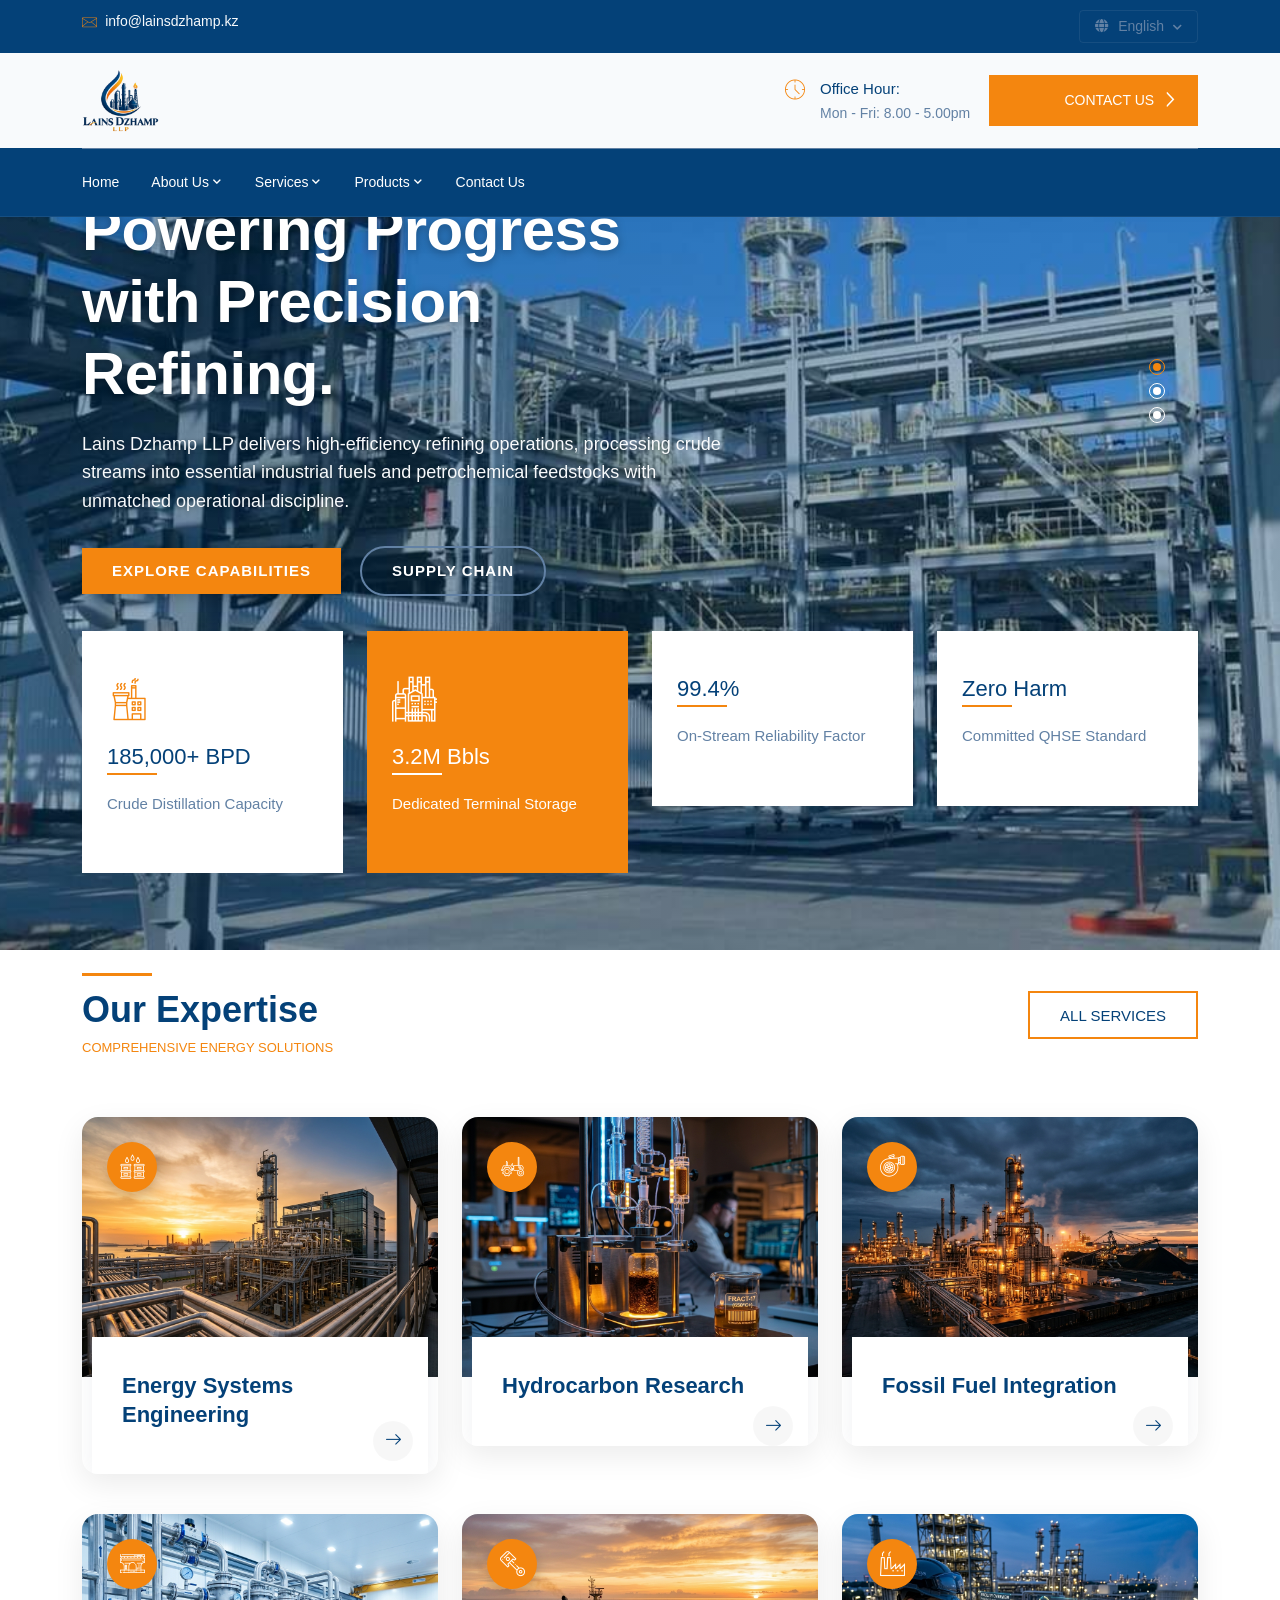
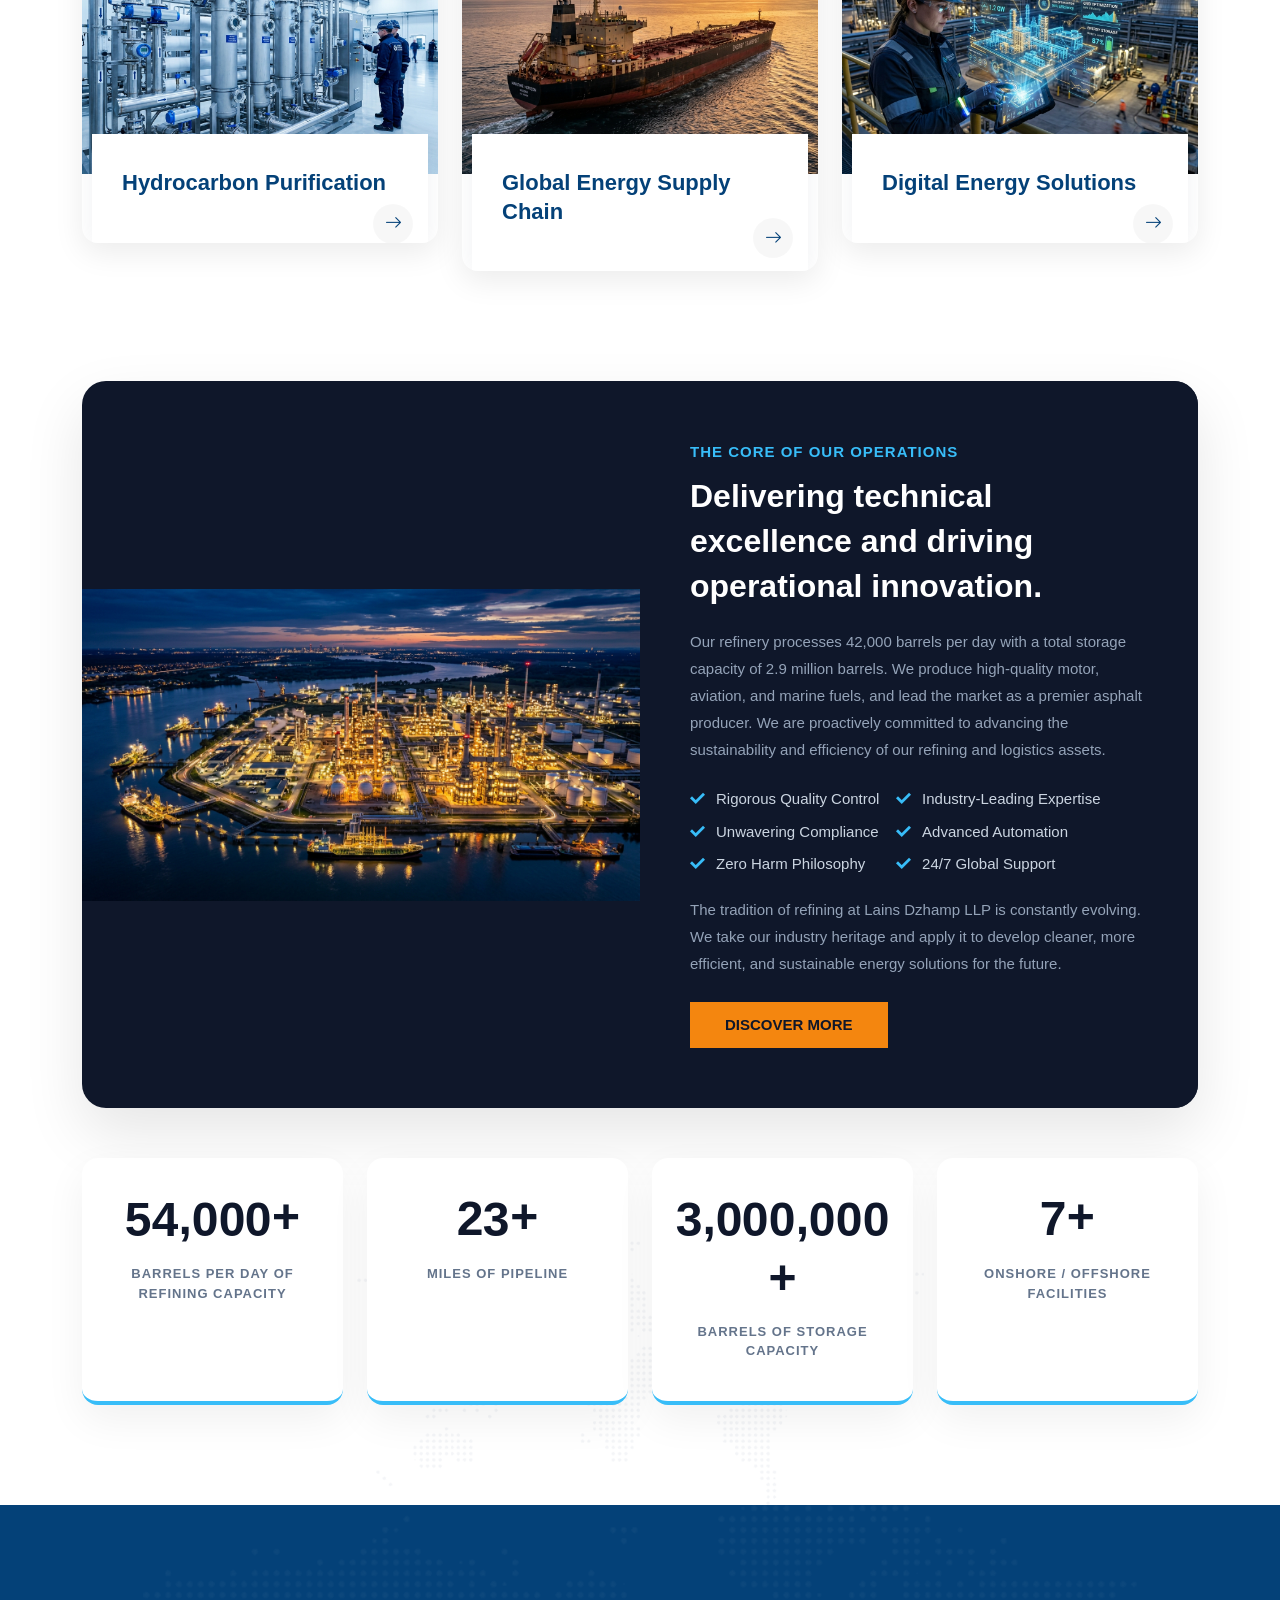
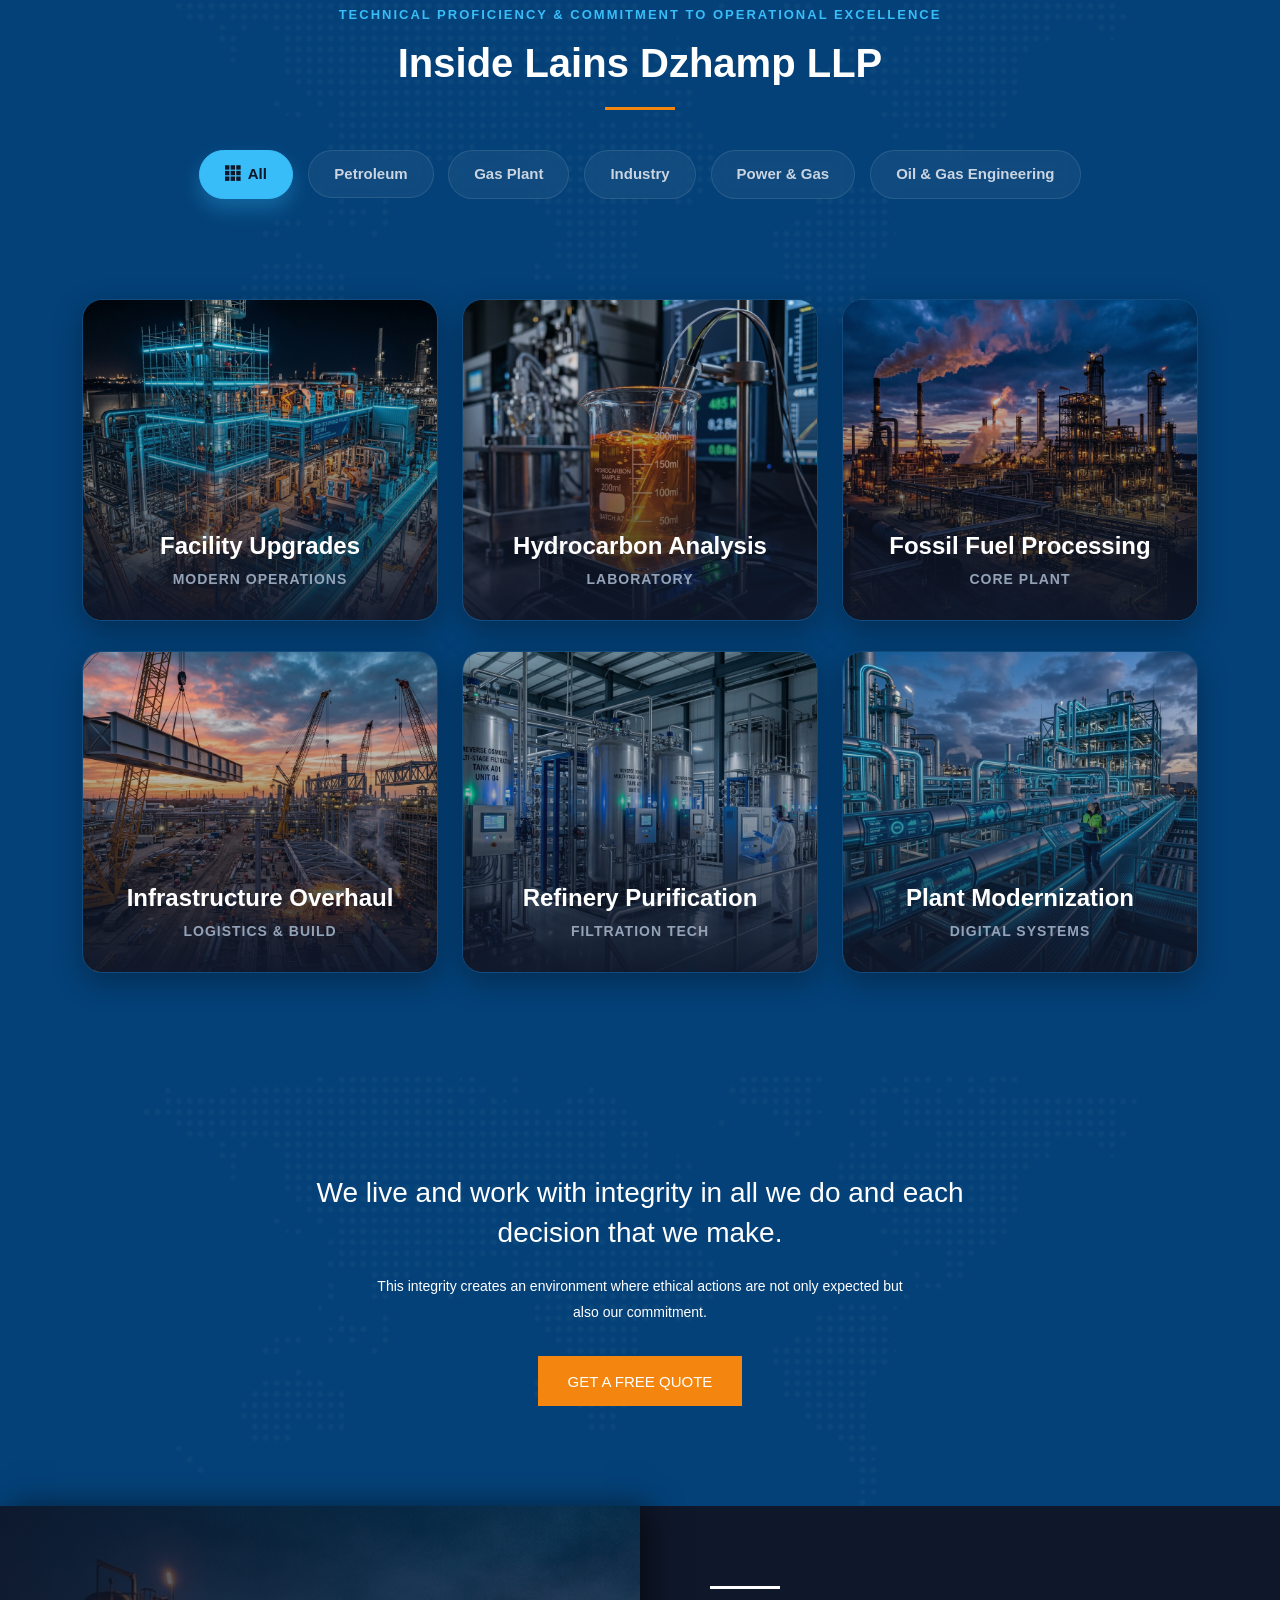
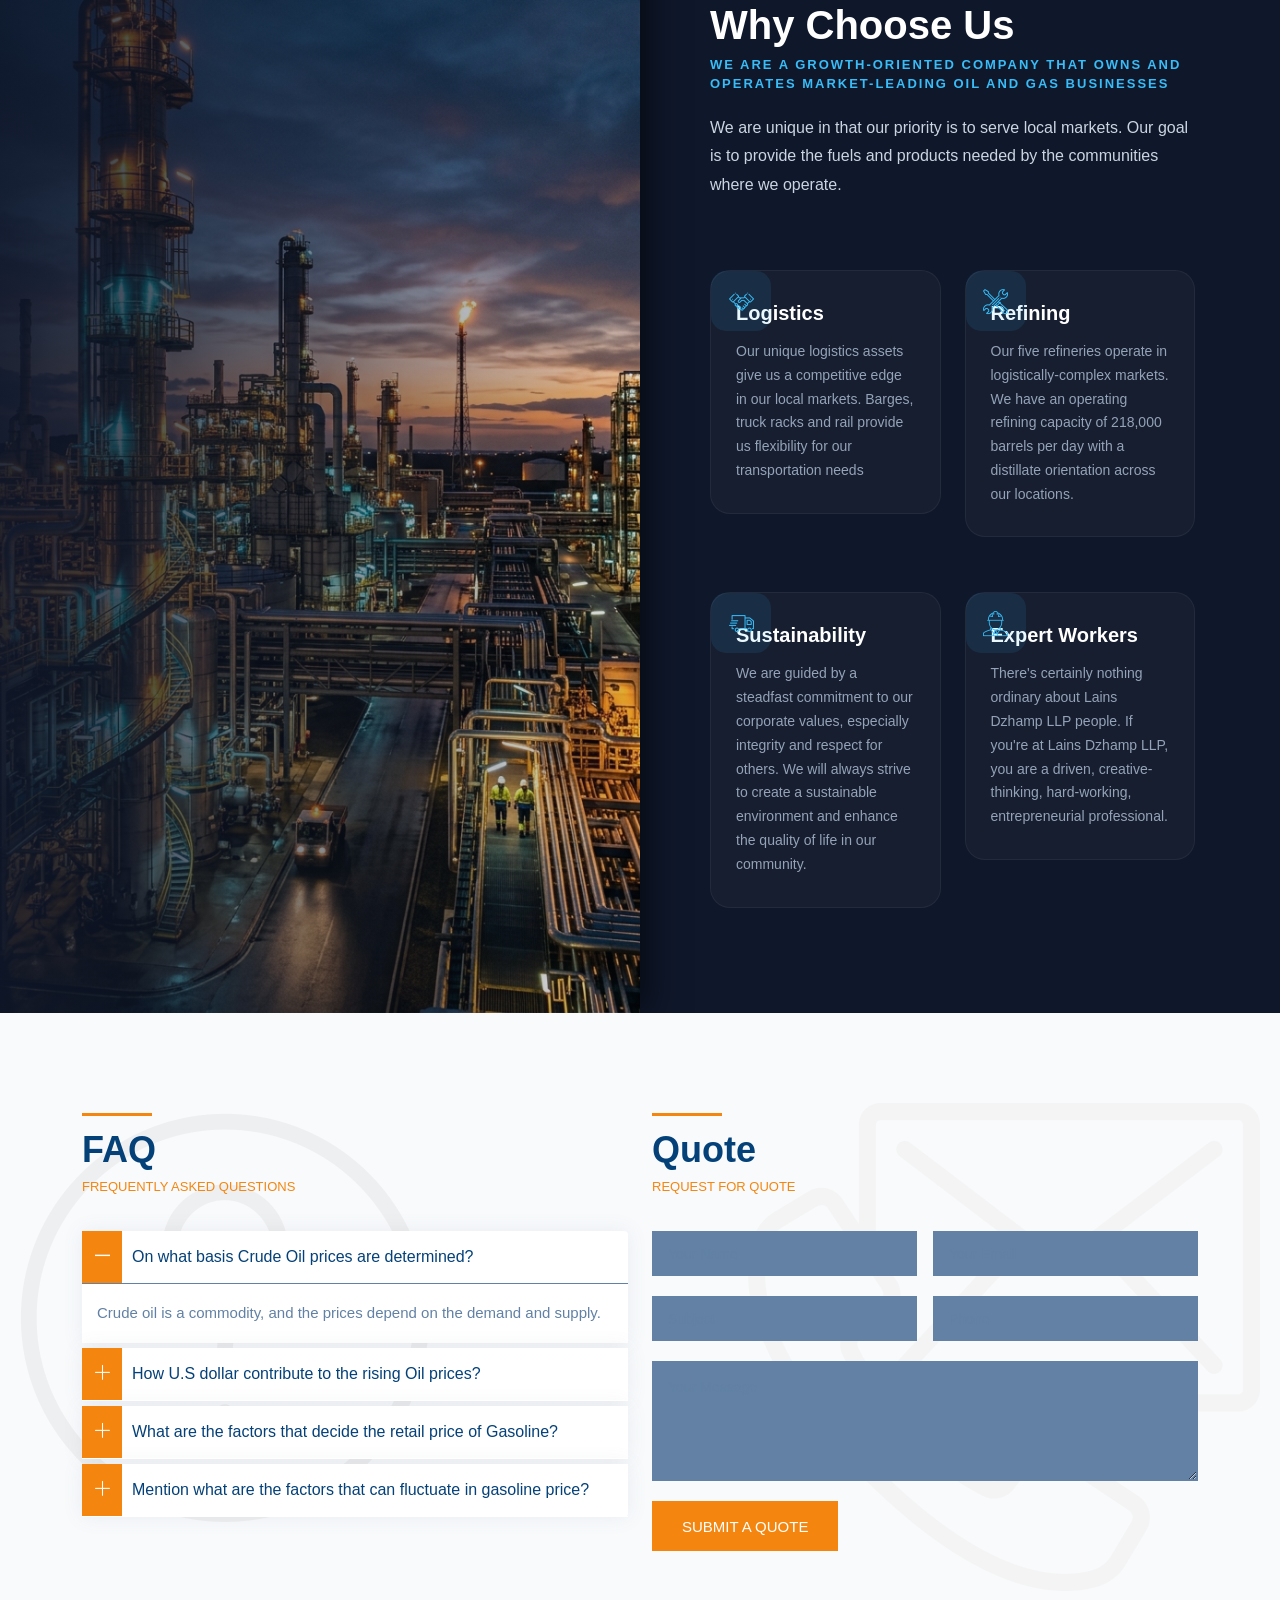
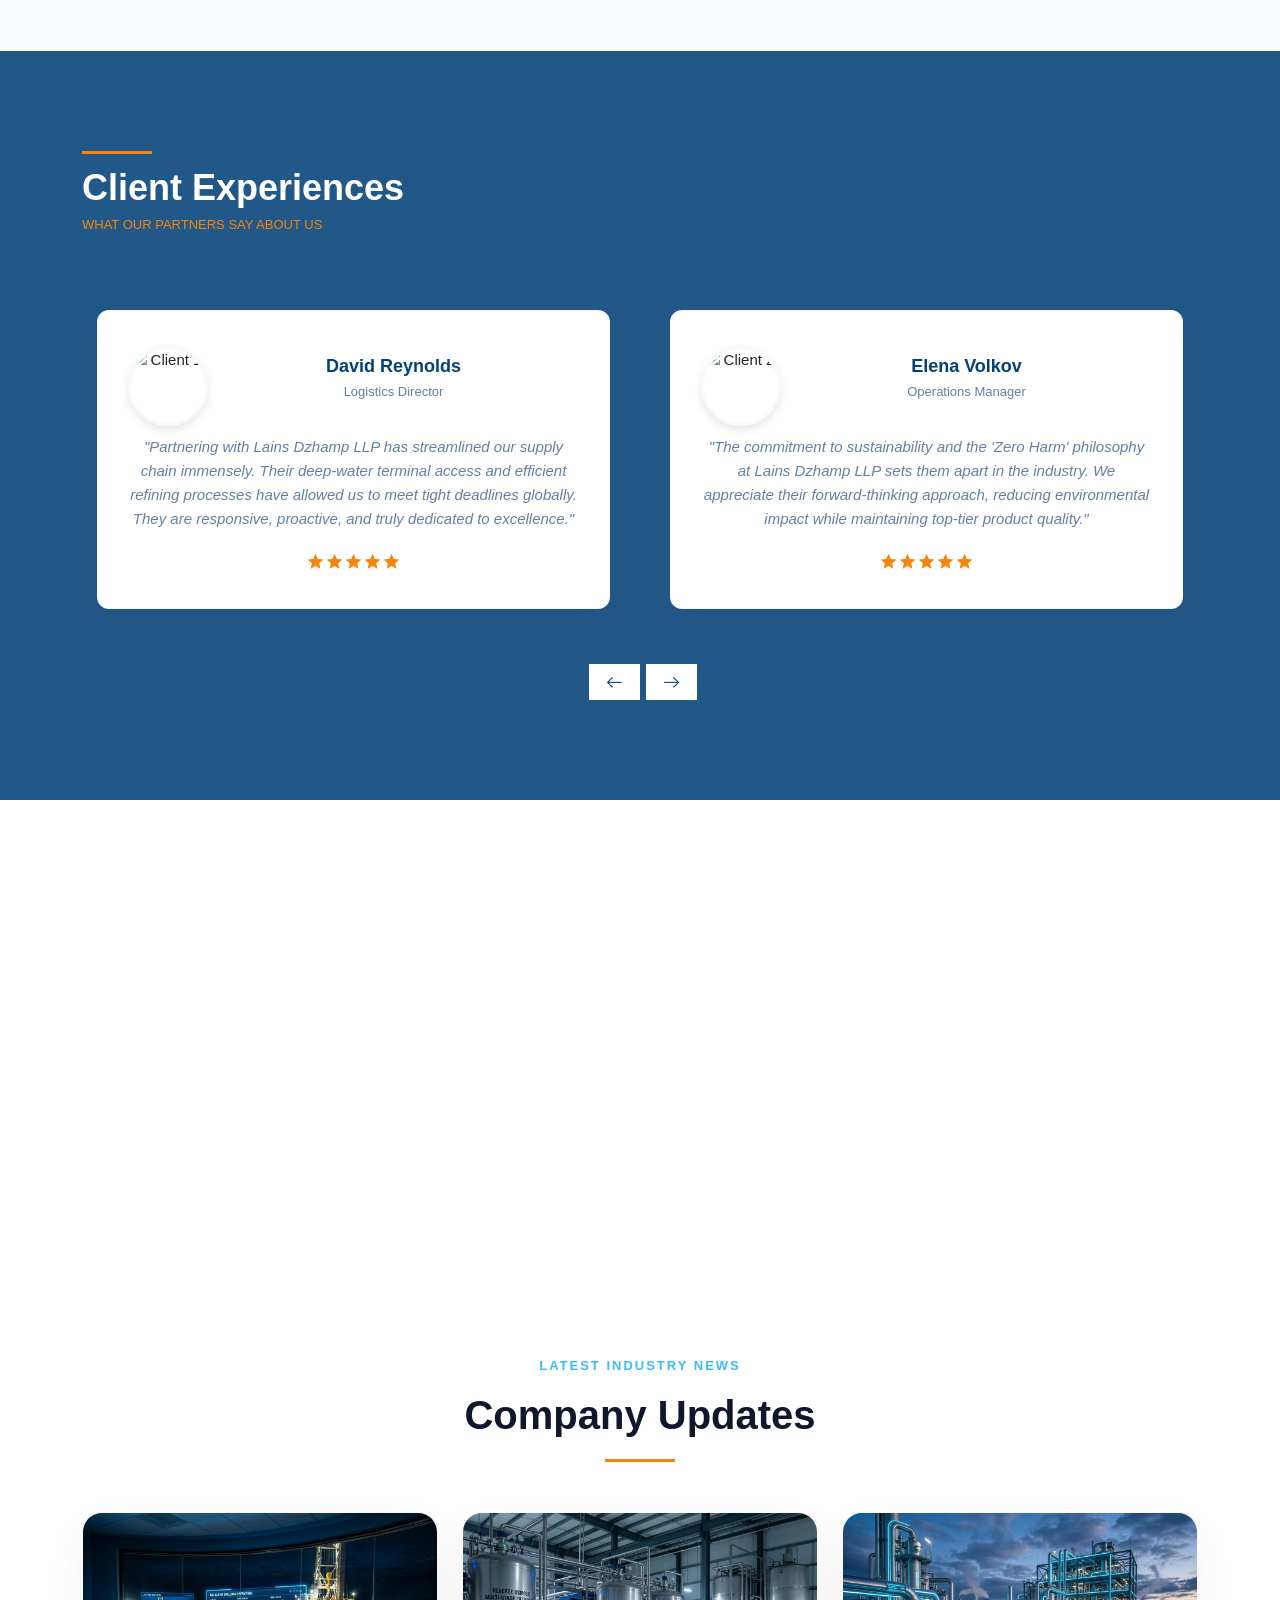
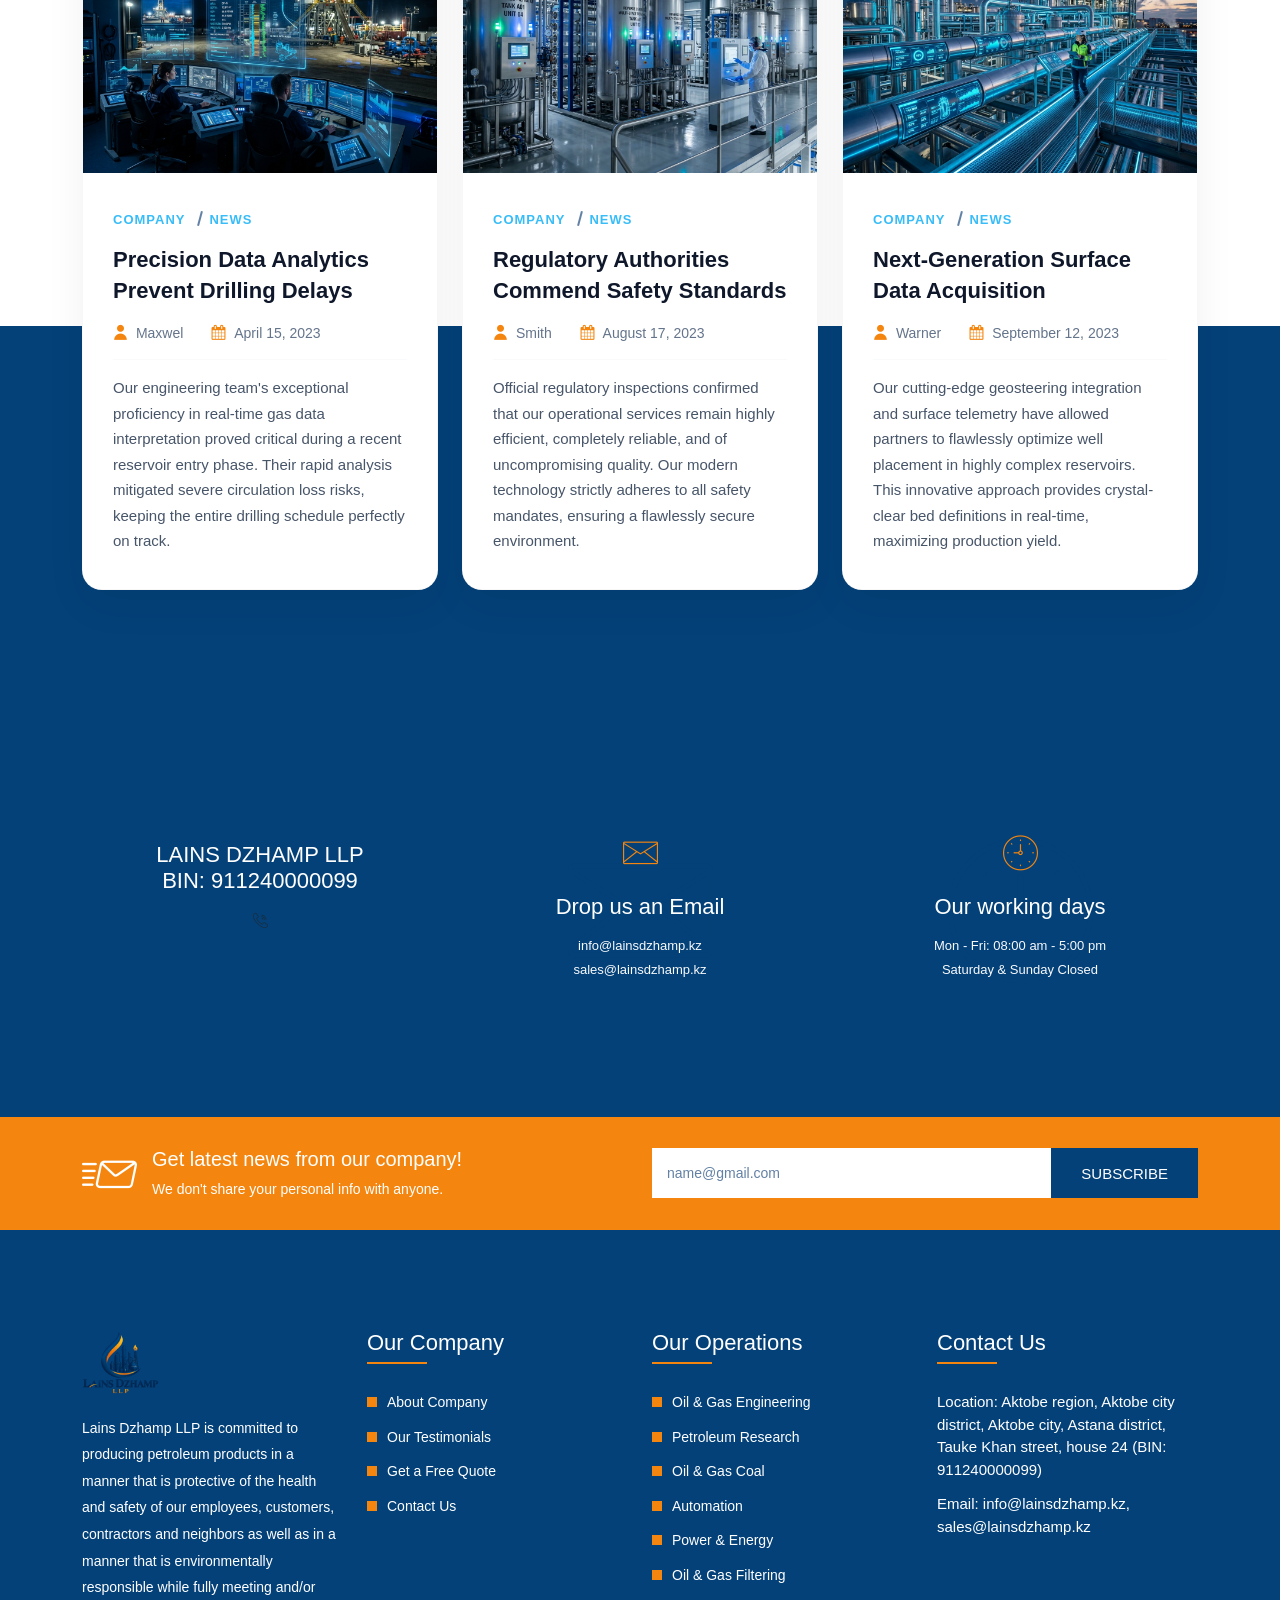
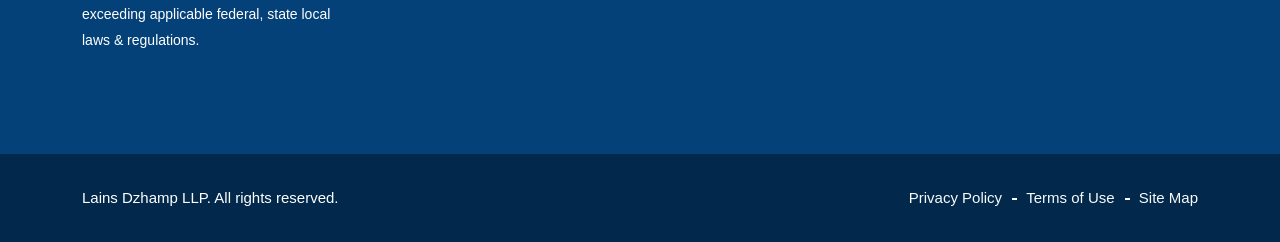
==== commit 1cf93bd8: "new-effect" ====
--- a/index.html
+++ b/index.html
@@ -60,8 +60,144 @@
 
 /* Hero Overrides */
 .home-slides .main-banner::before {
-    background: linear-gradient(135deg, rgba(4, 65, 120, 0.9) 0%, rgba(4, 65, 120, 0.75) 100%) !important;
+    background: linear-gradient(135deg, rgba(4, 65, 120, 0.45) 0%, rgba(4, 65, 120, 0.25) 100%) !important;
     opacity: 1 !important;
+}
+.main-banner-content h1 {
+    font-weight: 700;
+    letter-spacing: -0.5px;
+    margin-bottom: 20px;
+    text-shadow: 0 2px 10px rgba(0,0,0,0.3);
+}
+.main-banner-content p {
+    font-size: 18px;
+    line-height: 1.6;
+    margin-bottom: 30px;
+    text-shadow: 0 1px 5px rgba(0,0,0,0.3);
+}
+.main-banner-content .btn {
+    border-radius: 30px;
+    padding: 12px 30px;
+    font-weight: 600;
+    text-transform: uppercase;
+    letter-spacing: 1px;
+    transition: all 0.3s ease;
+}
+.main-banner-content .btn-primary {
+    background: var(--core-accent);
+    border-color: var(--core-accent);
+    box-shadow: 0 4px 15px rgba(0,0,0,0.2);
+}
+.main-banner-content .btn-primary:hover {
+    transform: translateY(-2px);
+    box-shadow: 0 6px 20px rgba(0,0,0,0.3);
+}
+
+/* Spectacular Cards Redesign */
+.single-services-box {
+    position: relative;
+    border: none;
+    border-radius: 16px;
+    overflow: hidden;
+    box-shadow: 0 10px 30px rgba(0, 0, 0, 0.08);
+    transition: all 0.5s cubic-bezier(0.25, 0.8, 0.25, 1);
+    background: #fff;
+    margin-bottom: 40px;
+}
+.single-services-box:hover {
+    transform: translateY(-10px);
+    box-shadow: 0 20px 40px rgba(0, 0, 0, 0.15);
+}
+.single-services-box .services-image {
+    position: relative;
+    overflow: hidden;
+}
+.single-services-box .services-image::after {
+    content: '';
+    position: absolute;
+    bottom: 0;
+    left: 0;
+    width: 100%;
+    height: 50%;
+    background: linear-gradient(to top, rgba(0,0,0,0.5) 0%, rgba(0,0,0,0) 100%);
+    z-index: 1;
+    opacity: 0;
+    transition: opacity 0.4s ease;
+}
+.single-services-box:hover .services-image::after {
+    opacity: 1;
+}
+.single-services-box .services-image img {
+    width: 100%;
+    height: 260px;
+    object-fit: cover;
+    transition: transform 0.6s cubic-bezier(0.25, 0.8, 0.25, 1);
+}
+.single-services-box:hover .services-image img {
+    transform: scale(1.08);
+}
+.single-services-box .services-image .icon {
+    position: absolute;
+    bottom: -25px;
+    right: 25px;
+    width: 50px;
+    height: 50px;
+    background: var(--core-accent, #007bff);
+    color: #fff;
+    border-radius: 50%;
+    display: flex;
+    align-items: center;
+    justify-content: center;
+    font-size: 24px;
+    z-index: 2;
+    box-shadow: 0 4px 15px rgba(0,0,0,0.2);
+    transition: all 0.4s ease;
+}
+.single-services-box:hover .services-image .icon {
+    background: var(--primary-brand, #002e5b);
+    transform: rotate(360deg);
+}
+.single-services-box .services-content {
+    padding: 35px 30px 30px;
+    position: relative;
+    background: #fff;
+    z-index: 2;
+}
+.single-services-box .services-content h3 {
+    font-size: 22px;
+    font-weight: 700;
+    margin-bottom: 15px;
+    line-height: 1.3;
+}
+.single-services-box .services-content h3 a {
+    color: var(--primary-brand, #1a1a1a);
+    transition: color 0.3s ease;
+    text-decoration: none;
+}
+.single-services-box:hover .services-content h3 a {
+    color: var(--core-accent, #007bff);
+}
+.single-services-box .services-content .link-icon {
+    margin-top: 15px;
+}
+.single-services-box .services-content .link-icon a {
+    display: inline-flex;
+    align-items: center;
+    justify-content: center;
+    width: 40px;
+    height: 40px;
+    border-radius: 50%;
+    background: rgba(0,0,0,0.03);
+    color: var(--primary-brand, #333);
+    transition: all 0.3s ease;
+    text-decoration: none;
+}
+.single-services-box:hover .services-content .link-icon a {
+    background: var(--core-accent, #007bff);
+    color: #fff;
+}
+.single-services-box .services-content .icon {
+    display: none !important;
 }
 
 /* Dropdown styles to ensure it renders correctly on desktop */
@@ -126,6 +262,46 @@
 /* Testimonials Background Override */
 .testimonials-area {
     background-image: url('images/caro2.jpeg') !important;
+    position: relative;
+}
+.single-testimonials {
+    background: #fff;
+    border-radius: 12px;
+    padding: 35px 30px;
+    box-shadow: 0 10px 30px rgba(0,0,0,0.05);
+    margin: 15px;
+    border: 1px solid rgba(0,0,0,0.03);
+    text-align: center;
+    transition: transform 0.3s ease;
+}
+.single-testimonials:hover {
+    transform: translateY(-5px);
+}
+.single-testimonials .client-info {
+    margin-bottom: 20px;
+}
+.single-testimonials .client-info img {
+    width: 80px !important;
+    height: 80px !important;
+    border-radius: 50%;
+    margin: 0 auto 15px;
+    border: 3px solid var(--surface-light);
+    box-shadow: 0 4px 10px rgba(0,0,0,0.1);
+    object-fit: cover;
+    display: inline-block;
+}
+.single-testimonials .client-info h5 {
+    font-size: 18px;
+    font-weight: 600;
+    color: var(--primary-brand);
+    margin-bottom: 5px;
+}
+.single-testimonials p {
+    font-size: 15px;
+    font-style: italic;
+    color: var(--secondary-slate);
+    line-height: 1.6;
+    margin-bottom: 20px;
 }
 
 /* Translator Override */
@@ -192,6 +368,470 @@
 .translator-wrapper ul.lang-options li a:hover {
     background: rgba(98, 129, 164, 0.05);
     color: var(--core-accent);
+}
+/* About Redesign Overrides */
+.about-inner {
+    border: none !important;
+    border-radius: 24px;
+    overflow: hidden;
+    box-shadow: 0 25px 60px rgba(0,0,0,0.1) !important;
+    background: #0f172a !important; /* Elegant dark slate */
+}
+.about-inner .about-inner-image {
+    border-right: none !important;
+}
+.about-inner .about-inner-image img {
+    height: 100%;
+    object-fit: cover;
+    min-height: 100%;
+    display: block;
+}
+.about-inner .about-inner-content {
+    padding: 60px 50px !important;
+    background: #0f172a;
+}
+.about-inner .about-inner-content span {
+    color: #38bdf8 !important;
+    font-weight: 700;
+    letter-spacing: 1px;
+    margin-bottom: 10px;
+}
+.about-inner .about-inner-content h3 {
+    font-size: 32px !important;
+    font-weight: 700;
+}
+.about-inner .about-inner-content p {
+    color: #94a3b8 !important;
+    line-height: 1.8;
+}
+.about-inner .about-inner-content ul li {
+    color: #cbd5e1 !important;
+    font-size: 15px !important;
+}
+.about-inner .about-inner-content ul li i {
+    color: #38bdf8 !important;
+    margin-right: 8px !important;
+}
+.about-inner .about-inner-content .btn-primary {
+    background: #38bdf8 !important;
+    border: none !important;
+    color: #0f172a !important;
+    font-weight: 700;
+    padding: 12px 35px;
+    border-radius: 30px;
+}
+.about-inner .about-inner-content .btn-primary:hover {
+    background: #fff !important;
+    transform: translateY(-2px);
+    box-shadow: 0 10px 20px rgba(56, 189, 248, 0.3);
+}
+/* Funfacts Redesign */
+.about-funfacts {
+    margin-top: 50px;
+    padding: 0;
+}
+.about-funfacts .row {
+    justify-content: center;
+}
+.about-funfacts .single-about-funfact {
+    background: #fff;
+    padding: 40px 20px;
+    border-radius: 16px;
+    box-shadow: 0 15px 40px rgba(0,0,0,0.06);
+    text-align: center;
+    transition: all 0.4s ease;
+    border-bottom: 4px solid #38bdf8;
+    height: 100%;
+}
+.about-funfacts .single-about-funfact:hover {
+    transform: translateY(-10px);
+    box-shadow: 0 25px 50px rgba(0,0,0,0.12);
+}
+.about-funfacts .single-about-funfact h3 {
+    font-size: 48px !important;
+    font-weight: 800;
+    color: #0f172a !important;
+    margin-bottom: 15px !important;
+    display: inline-block;
+}
+.about-funfacts .single-about-funfact h3 .odometer {
+    color: #0f172a !important;
+}
+.about-funfacts .single-about-funfact p {
+    font-size: 13px !important;
+    font-weight: 700;
+    text-transform: uppercase;
+    letter-spacing: 1px;
+    color: #64748b !important;
+    margin: 0;
+    line-height: 1.5;
+}
+/* Projects Redesign Overrides */
+.single-projects-box {
+    border-radius: 20px;
+    overflow: hidden;
+    position: relative;
+    box-shadow: 0 10px 30px rgba(0,0,0,0.3);
+    margin-bottom: 30px;
+    transition: all 0.5s ease;
+    border: 1px solid rgba(255,255,255,0.05);
+}
+.single-projects-box:hover {
+    transform: translateY(-10px);
+    box-shadow: 0 20px 40px rgba(0,0,0,0.5);
+}
+.single-projects-box .projects-image {
+    position: relative;
+}
+.single-projects-box .projects-image img {
+    width: 100%;
+    height: 320px;
+    object-fit: cover;
+    transition: transform 0.8s ease;
+}
+.single-projects-box:hover .projects-image img {
+    transform: scale(1.1);
+}
+.single-projects-box .projects-image::after {
+    content: '';
+    position: absolute;
+    bottom: 0;
+    left: 0;
+    width: 100%;
+    height: 100%;
+    background: linear-gradient(to top, rgba(15, 23, 42, 0.95) 0%, rgba(15, 23, 42, 0.4) 50%, rgba(15, 23, 42, 0) 100%);
+    pointer-events: none;
+}
+.single-projects-box .projects-content {
+    position: absolute;
+    bottom: 0;
+    left: 0;
+    width: 100%;
+    padding: 30px;
+    z-index: 2;
+    background: transparent !important;
+}
+.single-projects-box .projects-content h3 {
+    margin-bottom: 8px;
+}
+.single-projects-box .projects-content h3 a {
+    color: #fff !important;
+    font-size: 24px;
+    font-weight: 700;
+    text-decoration: none;
+    transition: color 0.3s ease;
+}
+.single-projects-box:hover .projects-content h3 a {
+    color: #38bdf8 !important;
+}
+.single-projects-box .projects-content span {
+    color: #94a3b8 !important;
+    font-size: 14px;
+    font-weight: 600;
+    text-transform: uppercase;
+    letter-spacing: 1px;
+}
+.single-projects-box .btn-box {
+    position: absolute;
+    top: 20px;
+    right: 20px;
+    z-index: 2;
+    opacity: 0;
+    transform: translateY(-20px);
+    transition: all 0.4s ease;
+}
+.single-projects-box:hover .btn-box {
+    opacity: 1;
+    transform: translateY(0);
+}
+.single-projects-box .btn-box a {
+    display: inline-flex;
+    align-items: center;
+    justify-content: center;
+    width: 45px;
+    height: 45px;
+    background: #38bdf8;
+    color: #0f172a;
+    border-radius: 50%;
+    margin-left: 5px;
+    transition: all 0.3s ease;
+}
+.single-projects-box .btn-box a:hover {
+    background: #fff;
+    color: #38bdf8;
+    transform: rotate(90deg);
+}
+/* Projects Section Title & Filters Centered Redesign */
+.projects-area-two .section-title {
+    text-align: center;
+    margin-bottom: 40px;
+}
+.projects-area-two .section-title .bar {
+    margin: 20px auto 0;
+}
+.projects-area-two .section-title span {
+    display: block;
+    color: #38bdf8 !important;
+    text-transform: uppercase;
+    font-weight: 700;
+    letter-spacing: 2px;
+    margin-bottom: 15px;
+}
+.projects-area-two .section-title h2 {
+    color: #ffffff;
+    font-size: 40px;
+    font-weight: 800;
+    margin-bottom: 0;
+}
+.shorting-menu {
+    text-align: center;
+    margin-bottom: 50px;
+    display: flex;
+    flex-wrap: wrap;
+    justify-content: center;
+    gap: 15px;
+}
+.shorting-menu .filter {
+    background: rgba(255, 255, 255, 0.05) !important;
+    border: 1px solid rgba(255, 255, 255, 0.1) !important;
+    border-radius: 30px !important;
+    padding: 12px 25px !important;
+    color: #cbd5e1 !important;
+    font-weight: 600 !important;
+    transition: all 0.4s cubic-bezier(0.25, 0.8, 0.25, 1) !important;
+    margin: 0 !important;
+    backdrop-filter: blur(10px);
+}
+.shorting-menu .filter:hover {
+    background: rgba(56, 189, 248, 0.1) !important;
+    border-color: #38bdf8 !important;
+    color: #38bdf8 !important;
+    transform: translateY(-3px);
+    box-shadow: 0 10px 20px rgba(56, 189, 248, 0.15);
+}
+.shorting-menu .filter.active {
+    background: #38bdf8 !important;
+    border-color: #38bdf8 !important;
+    color: #0f172a !important;
+    box-shadow: 0 10px 20px rgba(56, 189, 248, 0.3);
+}
+.projects-view-all-container {
+    text-align: center;
+    margin-top: 20px;
+    margin-bottom: 50px;
+}
+.projects-view-all-container .btn-primary {
+    background: transparent !important;
+    border: 2px solid #38bdf8 !important;
+    color: #38bdf8 !important;
+    border-radius: 30px;
+    padding: 12px 40px;
+    font-weight: 700;
+    transition: all 0.3s ease;
+}
+.projects-view-all-container .btn-primary:hover {
+    background: #38bdf8 !important;
+    color: #0f172a !important;
+    box-shadow: 0 10px 20px rgba(56, 189, 248, 0.3);
+}
+/* Blog Redesign Overrides */
+.single-blog-post-box {
+    background: #fff;
+    border-radius: 20px;
+    overflow: hidden;
+    box-shadow: 0 15px 40px rgba(0,0,0,0.06);
+    margin-bottom: 30px;
+    transition: all 0.5s ease;
+    border: 1px solid rgba(0,0,0,0.03);
+}
+.single-blog-post-box:hover {
+    transform: translateY(-10px);
+    box-shadow: 0 25px 50px rgba(0,0,0,0.12);
+}
+.single-blog-post-box .blog-image {
+    overflow: hidden;
+    position: relative;
+}
+.single-blog-post-box .blog-image img {
+    width: 100%;
+    height: 260px;
+    object-fit: cover;
+    transition: transform 0.8s ease;
+}
+.single-blog-post-box:hover .blog-image img {
+    transform: scale(1.08);
+}
+.single-blog-post-box .blog-post-content {
+    padding: 35px 30px;
+    position: relative;
+    z-index: 2;
+}
+.single-blog-post-box .blog-post-content .tags {
+    padding: 0;
+    margin: 0 0 15px 0;
+    list-style: none;
+    display: flex;
+    gap: 10px;
+}
+.single-blog-post-box .blog-post-content .tags li a {
+    color: #38bdf8 !important;
+    font-size: 13px;
+    font-weight: 700;
+    text-transform: uppercase;
+    letter-spacing: 1px;
+    text-decoration: none;
+}
+.single-blog-post-box .blog-post-content h3 {
+    margin-bottom: 15px;
+    line-height: 1.4;
+}
+.single-blog-post-box .blog-post-content h3 a {
+    color: #0f172a !important;
+    font-size: 22px;
+    font-weight: 800;
+    text-decoration: none;
+    transition: color 0.3s ease;
+}
+.single-blog-post-box:hover .blog-post-content h3 a {
+    color: #38bdf8 !important;
+}
+.single-blog-post-box .blog-post-content .post-meta {
+    padding: 0;
+    margin: 0 0 20px 0;
+    list-style: none;
+    display: flex;
+    gap: 20px;
+    border-bottom: 1px solid rgba(0,0,0,0.05);
+    padding-bottom: 15px;
+}
+.single-blog-post-box .blog-post-content .post-meta li {
+    color: #64748b;
+    font-size: 14px;
+    display: flex;
+    align-items: center;
+    gap: 8px;
+}
+.single-blog-post-box .blog-post-content .post-meta li i {
+    color: #38bdf8;
+}
+.single-blog-post-box .blog-post-content .post-meta li a {
+    color: #64748b !important;
+    text-decoration: none;
+    transition: color 0.3s ease;
+}
+.single-blog-post-box .blog-post-content .post-meta li a:hover {
+    color: #0f172a !important;
+}
+.single-blog-post-box .blog-post-content p {
+    color: #475569 !important;
+    font-size: 15px;
+    line-height: 1.7;
+    margin-bottom: 0;
+}
+.blog-area .section-title {
+    text-align: center;
+    margin-bottom: 50px;
+}
+.blog-area .section-title span {
+    display: block;
+    color: #38bdf8 !important;
+    text-transform: uppercase;
+    font-weight: 700;
+    letter-spacing: 2px;
+    margin-bottom: 15px;
+}
+.blog-area .section-title h2 {
+    color: #0f172a;
+    font-size: 40px;
+    font-weight: 800;
+    margin-bottom: 0;
+}
+.blog-area .section-title .bar {
+    margin: 20px auto 0;
+}
+/* Why Choose Us Redesign */
+.why-choose-us {
+    background: #0f172a;
+}
+.why-choose-us-image {
+    background-image: url('assets/img/why-choose-us-new.jpg') !important;
+    background-size: cover !important;
+    background-position: center !important;
+    position: relative;
+    box-shadow: 10px 0 30px rgba(0,0,0,0.5);
+    min-height: 500px;
+    height: 100%;
+}
+.why-choose-us-image::before {
+    content: '';
+    position: absolute;
+    top: 0; left: 0; width: 100%; height: 100%;
+    background: linear-gradient(to right, rgba(15, 23, 42, 0.9) 0%, rgba(15, 23, 42, 0.1) 100%);
+}
+.why-choose-us-content {
+    background: #0f172a;
+    padding: 80px 40px !important;
+}
+.why-choose-us-content .section-title span {
+    color: #38bdf8 !important;
+    text-transform: uppercase;
+    font-weight: 700;
+    letter-spacing: 2px;
+}
+.why-choose-us-content .section-title h2 {
+    color: #fff !important;
+    font-size: 40px;
+    font-weight: 800;
+}
+.why-choose-us-content > p {
+    color: #cbd5e1 !important;
+    font-size: 16px;
+    line-height: 1.8;
+    margin-bottom: 40px;
+}
+.why-choose-us-content .single-inner-box {
+    background: rgba(255,255,255,0.03);
+    border: 1px solid rgba(255,255,255,0.05);
+    border-radius: 20px;
+    padding: 30px 25px;
+    margin-bottom: 25px;
+    transition: all 0.4s ease;
+}
+.why-choose-us-content .single-inner-box:hover {
+    transform: translateY(-5px);
+    background: rgba(255,255,255,0.06);
+    border-color: #38bdf8;
+    box-shadow: 0 10px 20px rgba(56, 189, 248, 0.1);
+}
+.why-choose-us-content .single-inner-box .icon {
+    width: 60px;
+    height: 60px;
+    background: rgba(56, 189, 248, 0.1) !important;
+    color: #38bdf8 !important;
+    border-radius: 15px;
+    display: flex !important;
+    align-items: center;
+    justify-content: center;
+    font-size: 30px;
+    margin-bottom: 20px;
+    transition: all 0.4s ease;
+}
+.why-choose-us-content .single-inner-box:hover .icon {
+    background: #38bdf8 !important;
+    color: #0f172a !important;
+    transform: rotateY(180deg);
+}
+.why-choose-us-content .single-inner-box h3 {
+    color: #fff;
+    font-size: 20px;
+    font-weight: 700;
+    margin-bottom: 15px;
+}
+.why-choose-us-content .single-inner-box p {
+    color: #94a3b8;
+    font-size: 14px;
+    line-height: 1.7;
+    margin: 0;
 }
 </style>
 
@@ -350,10 +990,10 @@
                             <div class="row">
                                 <div class="col-lg-7 col-md-12">
                                     <div class="main-banner-content">
-                                        <h1 style="color: #ffffff;">Engineering Energy Reliability. Refining with Precision.</h1>
+                                        <h1 style="color: #ffffff;">Powering Progress with Precision Refining.</h1>
                                         <p style="color: #F8FAFC;">Lains Dzhamp LLP delivers high-efficiency refining operations, processing crude streams into essential industrial fuels and petrochemical feedstocks with unmatched operational discipline.</p>
-                                        <a href="#" class="btn btn-primary" style="margin-right: 15px;">Explore Refining Capabilities</a>
-                                        <a href="#" class="btn" style="border: 2px solid var(--secondary-slate); background: transparent; color: #ffffff;">Supply Chain & Offtake</a>
+                                        <a href="#" class="btn btn-primary" style="margin-right: 15px;">Explore Capabilities</a>
+                                        <a href="#" class="btn" style="border: 2px solid var(--secondary-slate); background: transparent; color: #ffffff;">Supply Chain</a>
                                     </div>
                                 </div>
                             </div>
@@ -368,10 +1008,10 @@
                             <div class="row">
                                 <div class="col-lg-7 col-md-12">
                                     <div class="main-banner-content">
-                                        <h1 style="color: #ffffff;">World-Class Logistics and Global Supply Chain.</h1>
+                                        <h1 style="color: #ffffff;">Seamless Global Logistics & Supply Chain.</h1>
                                         <p style="color: #F8FAFC;">Strategically integrating deep-water terminal access, extensive rail networks, and high-capacity storage to ensure your petroleum products reach global markets safely and on time.</p>
-                                        <a href="#" class="btn btn-primary" style="margin-right: 15px;">Explore Refining Capabilities</a>
-                                        <a href="#" class="btn" style="border: 2px solid var(--secondary-slate); background: transparent; color: #ffffff;">Supply Chain & Offtake</a>
+                                        <a href="#" class="btn btn-primary" style="margin-right: 15px;">Our Facilities</a>
+                                        <a href="#" class="btn" style="border: 2px solid var(--secondary-slate); background: transparent; color: #ffffff;">Logistics</a>
                                     </div>
                                 </div>
                             </div>
@@ -386,10 +1026,10 @@
                             <div class="row">
                                 <div class="col-lg-7 col-md-12">
                                     <div class="main-banner-content">
-                                        <h1 style="color: #ffffff;">Commitment to Safety and Environmental Stewardship.</h1>
-                                        <p style="color: #F8FAFC;">Operating with a 'Zero Harm' philosophy. We leverage advanced technologies to minimize our carbon footprint, maximize efficiency, and uphold the highest HSE standards in the industry.</p>
-                                        <a href="#" class="btn btn-primary" style="margin-right: 15px;">Explore Refining Capabilities</a>
-                                        <a href="#" class="btn" style="border: 2px solid var(--secondary-slate); background: transparent; color: #ffffff;">Supply Chain & Offtake</a>
+                                        <h1 style="color: #ffffff;">Uncompromising Safety & Sustainable Innovation.</h1>
+                                        <p style="color: #F8FAFC;">Operating with a 'Zero Harm' philosophy. We leverage advanced technologies to minimize our carbon footprint, maximize efficiency, and uphold the highest HSE standards.</p>
+                                        <a href="#" class="btn btn-primary" style="margin-right: 15px;">Sustainability</a>
+                                        <a href="#" class="btn" style="border: 2px solid var(--secondary-slate); background: transparent; color: #ffffff;">Our Values</a>
                                     </div>
                                 </div>
                             </div>
@@ -455,8 +1095,8 @@
                     <div class="row h-100 align-items-center">
                         <div class="col-lg-7 col-md-7">
                             <div class="bar"></div>
-                            <h2>Services</h2>
-                            <span>How we can help you?</span>
+                            <h2>Our Expertise</h2>
+                            <span>Comprehensive Energy Solutions</span>
                         </div>
 
                         <div class="col-lg-5 col-md-5 text-end">
@@ -469,7 +1109,7 @@
                     <div class="col-lg-4 col-md-6">
                         <div class="single-services-box">
                             <div class="services-image">
-                                <img src="assets/img/service-one.jpg" alt="image">
+                                <img src="assets/img/gen-engineering.jpg" alt="Engineering">
 
                                 <div class="icon">
                                     <i class="flaticon-tank"></i>
@@ -477,7 +1117,7 @@
                             </div>
 
                             <div class="services-content">
-                                <h3><a href="#">Oil & Gas Engineering</a></h3>
+                                <h3><a href="#">Energy Systems Engineering</a></h3>
 
                                 <div class="link-icon">
                                     <a href="#"><i class="flaticon-right-arrow"></i></a>
@@ -493,7 +1133,7 @@
                     <div class="col-lg-4 col-md-6">
                         <div class="single-services-box">
                             <div class="services-image">
-                                <img src="assets/img/service-two.jpg" alt="image">
+                                <img src="assets/img/gen-research.jpg" alt="Research">
 
                                 <div class="icon">
                                     <i class="flaticon-tractor"></i>
@@ -501,7 +1141,7 @@
                             </div>
 
                             <div class="services-content">
-                                <h3><a href="#">Petroleum Research</a></h3>
+                                <h3><a href="#">Hydrocarbon Research</a></h3>
 
                                 <div class="link-icon">
                                     <a href="#"><i class="flaticon-right-arrow"></i></a>
@@ -517,7 +1157,7 @@
                     <div class="col-lg-4 col-md-6">
                         <div class="single-services-box">
                             <div class="services-image">
-                                <img src="assets/img/service-three.jpg" alt="image">
+                                <img src="assets/img/gen-coal.jpg" alt="Industrial">
 
                                 <div class="icon">
                                     <i class="flaticon-motor-1"></i>
@@ -525,7 +1165,7 @@
                             </div>
 
                             <div class="services-content">
-                                <h3><a href="#">Oil & Gas Coal</a></h3>
+                                <h3><a href="#">Fossil Fuel Integration</a></h3>
 
                                 <div class="link-icon">
                                     <a href="#"><i class="flaticon-right-arrow"></i></a>
@@ -541,7 +1181,7 @@
                     <div class="col-lg-4 col-md-6">
                         <div class="single-services-box">
                             <div class="services-image">
-                                <img src="assets/img/service-four.jpg" alt="image">
+                                <img src="assets/img/gen-filtering.jpg" alt="Filtering">
 
                                 <div class="icon">
                                     <i class="flaticon-bridge"></i>
@@ -549,7 +1189,7 @@
                             </div>
 
                             <div class="services-content">
-                                <h3><a href="#">Oil & Gas Filtering</a></h3>
+                                <h3><a href="#">Hydrocarbon Purification</a></h3>
 
                                 <div class="link-icon">
                                     <a href="#"><i class="flaticon-right-arrow"></i></a>
@@ -565,7 +1205,7 @@
                     <div class="col-lg-4 col-md-6">
                         <div class="single-services-box">
                             <div class="services-image">
-                                <img src="assets/img/service-five.jpg" alt="image">
+                                <img src="assets/img/gen-transport.jpg" alt="Transportation">
 
                                 <div class="icon">
                                     <i class="flaticon-sports-and-competition"></i>
@@ -573,7 +1213,7 @@
                             </div>
 
                             <div class="services-content">
-                                <h3><a href="#">Oil and gas Transportation  </a></h3>
+                                <h3><a href="#">Global Energy Supply Chain</a></h3>
 
                                 <div class="link-icon">
                                     <a href="#"><i class="flaticon-right-arrow"></i></a>
@@ -589,7 +1229,7 @@
                     <div class="col-lg-4 col-md-6">
                         <div class="single-services-box">
                             <div class="services-image">
-                                <img src="assets/img/service-six.jpg" alt="image">
+                                <img src="assets/img/gen-tech.jpg" alt="Technology">
 
                                 <div class="icon">
                                     <i class="flaticon-factory"></i>
@@ -597,7 +1237,7 @@
                             </div>
 
                             <div class="services-content">
-                                <h3><a href="#">Technological applications</a></h3>
+                                <h3><a href="#">Digital Energy Solutions</a></h3>
 
                                 <div class="link-icon">
                                     <a href="#"><i class="flaticon-right-arrow"></i></a>
@@ -621,28 +1261,28 @@
                     <div class="row m-0 h-100 align-items-center">
                         <div class="col-lg-6 col-md-12 p-0">
                             <div class="about-inner-image">
-                                <img src="assets/img/about2.jpg" alt="about">
+                                <img src="assets/img/gen-refinery.jpg" alt="Beautiful Modern Refinery">
                             </div>
                         </div>
     
                         <div class="col-lg-6 col-md-12 p-0">
                             <div class="about-inner-content">
-                                <span>About us</span>
-                                <h3>LAINS DZHAMP LLP.</h3>
-                                <p>Our refinery has a capacity of 42,000 barrels per day and a total storage capacity of 2.9 million barrels. We produce high quality motor, aviation and marine fuels, and are a leading in-state producer of asphalt. We proactively take steps to improve the sustainability of our refinery and logistics assets.</p>
+                                <span>The Core of Our Operations</span>
+                                <h3 style="line-height: 1.4; margin-bottom: 20px;">Delivering technical excellence and driving operational innovation.</h3>
+                                <p>Our refinery processes 42,000 barrels per day with a total storage capacity of 2.9 million barrels. We produce high-quality motor, aviation, and marine fuels, and lead the market as a premier asphalt producer. We are proactively committed to advancing the sustainability and efficiency of our refining and logistics assets.</p>
                                 
                                 <ul>
-                                    <li><i class="flaticon-check"></i>Quality Control System</li>
-                                    <li><i class="flaticon-check"></i>Expert Engineers</li>
-                                    <li><i class="flaticon-check"></i>Professional & Qualified</li>
-                                    <li><i class="flaticon-check"></i> Best Automation</li>
-                                    <li><i class="flaticon-check"></i> Legal Compliance</li>
-                                    <li><i class="flaticon-check"></i> 24/7 Support</li>
+                                    <li><i class="flaticon-check"></i>Rigorous Quality Control</li>
+                                    <li><i class="flaticon-check"></i>Industry-Leading Expertise</li>
+                                    <li><i class="flaticon-check"></i>Unwavering Compliance</li>
+                                    <li><i class="flaticon-check"></i>Advanced Automation</li>
+                                    <li><i class="flaticon-check"></i>Zero Harm Philosophy</li>
+                                    <li><i class="flaticon-check"></i>24/7 Global Support</li>
                                 </ul>
 
-                                <p>The tradition of refining here in Lains Dzhamp LLP is one that is evolving to include products and processes that take the grit we have as an industry, and apply it to more efficient, cleaner, sustainable energy sources.</p>
-
-                                <a href="#" class="btn btn-primary">More About Us</a>
+                                <p>The tradition of refining at Lains Dzhamp LLP is constantly evolving. We take our industry heritage and apply it to develop cleaner, more efficient, and sustainable energy solutions for the future.</p>
+
+                                <a href="#" class="btn btn-primary">Discover More</a>
                             </div>
                         </div>
                     </div>
@@ -652,28 +1292,28 @@
                     <div class="row">
                         <div class="col-lg-3 col-6 col-md-3">
                             <div class="single-about-funfact">
-                                <h3><span class="odometer" data-count="41000">00</span>+</h3>
+                                <h3><span class="odometer" data-count="54000">00</span>+</h3>
                                 <p>BARRELS PER DAY OF REFINING CAPACITY</p>
                             </div>
                         </div>
 
                         <div class="col-lg-3 col-6 col-md-3">
                             <div class="single-about-funfact">
-                                <h3><span class="odometer" data-count="14">00</span>+</h3>
+                                <h3><span class="odometer" data-count="23">00</span>+</h3>
                                 <p>Miles of Pipeline</p>
                             </div>
                         </div>
 
                         <div class="col-lg-3 col-6 col-md-3">
                             <div class="single-about-funfact">
-                                <h3><span class="odometer" data-count="29000000">00</span>+</h3>
+                                <h3><span class="odometer" data-count="3000000">00</span>+</h3>
                                 <p>BARRELS OF STORAGE CAPACITY</p>
                             </div>
                         </div>
 
                         <div class="col-lg-3 col-6 col-md-3">
                             <div class="single-about-funfact">
-                                <h3><span class="odometer" data-count="5">00</span>+</h3>
+                                <h3><span class="odometer" data-count="7">00</span>+</h3>
                                 <p>ONSHORE / OFFSHORE FACILITIES</p>
                             </div>
                         </div>
@@ -688,24 +1328,16 @@
         <!-- Start Projects Area -->
         <section class="projects-area-two ptb-100 bg-black">
             <div class="container">
-                <div class="section-title">
-                    <div class="row h-100 align-items-center">
-                        <div class="col-lg-7 col-md-7">
-                            <div class="bar"></div>
-                            <h2>Inside Lains Dzhamp LLP</h2>
-                            <span>Technical proficiency & commitment to operational excellence</span>
-                        </div>
-
-                        <div class="col-lg-5 col-md-5 text-end">
-                            <a href="#" class="btn btn-primary">View All</a>
-                        </div>
-                    </div>
+                <div class="section-title text-center">
+                    <span>Technical proficiency & commitment to operational excellence</span>
+                    <h2>Inside Lains Dzhamp LLP</h2>
+                    <div class="bar mx-auto"></div>
                 </div>
 
                 <div class="row">
                     <div class="col-lg-12 col-md-12">
                         <div class="shorting-menu">
-                            <button class="filter" data-filter="all"><i class="flaticon-grid"></i> All</button>
+                            <button class="filter active" data-filter="all"><i class="flaticon-grid"></i> All</button>
                             <button class="filter" data-filter=".petrolium">Petroleum</button>
                             <button class="filter" data-filter=".construction">Gas Plant</button>
                             <button class="filter" data-filter=".mechanical">Industry</button>
@@ -720,17 +1352,17 @@
                         <div class="col-lg-4 col-sm-6 mix petrolium industry">
                             <div class="single-projects-box">
                                 <div class="projects-image">
-                                    <img src="assets/img/project-one.jpg" alt="image">
+                                    <img src="assets/img/project-new-1.jpg" alt="Facility Upgrades">
 
                                     <div class="btn-box">
-                                        <a href="assets/img/project-one.jpg" class="popup-btn"><i class="flaticon-photo-1"></i></a>
+                                        <a href="assets/img/project-new-1.jpg" class="popup-btn"><i class="flaticon-photo-1"></i></a>
                                         <a href="#" class="link-btn"><i class="flaticon-chain"></i></a>
                                     </div>
                                 </div>
 
                                 <div class="projects-content">
-                                    <h3><a href="#">Building Renovation</a></h3>
-                                    <span>Oil & Gas</span>
+                                    <h3><a href="#">Facility Upgrades</a></h3>
+                                    <span>Modern Operations</span>
                                 </div>
                             </div>
                         </div>
@@ -738,17 +1370,17 @@
                         <div class="col-lg-4 col-sm-6 mix construction power-gas">
                             <div class="single-projects-box">
                                 <div class="projects-image">
-                                    <img src="assets/img/project-two.jpg" alt="image">
+                                    <img src="assets/img/project-new-2.jpg" alt="Hydrocarbon Analysis">
 
                                     <div class="btn-box">
-                                        <a href="assets/img/project-two.jpg" class="popup-btn"><i class="flaticon-photo-1"></i></a>
+                                        <a href="assets/img/project-new-2.jpg" class="popup-btn"><i class="flaticon-photo-1"></i></a>
                                         <a href="#" class="link-btn"><i class="flaticon-chain"></i></a>
                                     </div>
                                 </div>
 
                                 <div class="projects-content">
-                                    <h3><a href="#">Petroleum Research</a></h3>
-                                    <span>Oil & Gas</span>
+                                    <h3><a href="#">Hydrocarbon Analysis</a></h3>
+                                    <span>Laboratory</span>
                                 </div>
                             </div>
                         </div>
@@ -756,17 +1388,17 @@
                         <div class="col-lg-4 col-sm-6 mix mechanical petrolium">
                             <div class="single-projects-box">
                                 <div class="projects-image">
-                                    <img src="assets/img/project-three.jpg" alt="image">
+                                    <img src="assets/img/project-new-3.jpg" alt="Fossil Fuel Processing">
 
                                     <div class="btn-box">
-                                        <a href="assets/img/project-three.jpg" class="popup-btn"><i class="flaticon-photo-1"></i></a>
+                                        <a href="assets/img/project-new-3.jpg" class="popup-btn"><i class="flaticon-photo-1"></i></a>
                                         <a href="#" class="link-btn"><i class="flaticon-chain"></i></a>
                                     </div>
                                 </div>
 
                                 <div class="projects-content">
-                                    <h3><a href="#">Oil & Gas Coal</a></h3>
-                                    <span>Oil & Gas</span>
+                                    <h3><a href="#">Fossil Fuel Processing</a></h3>
+                                    <span>Core Plant</span>
                                 </div>
                             </div>
                         </div>
@@ -774,17 +1406,17 @@
                         <div class="col-lg-4 col-sm-6 mix power-gas industry">
                             <div class="single-projects-box">
                                 <div class="projects-image">
-                                    <img src="assets/img/project-four.jpg" alt="image">
+                                    <img src="assets/img/project-new-4.jpg" alt="Infrastructure Overhaul">
 
                                     <div class="btn-box">
-                                        <a href="assets/img/project-four.jpg" class="popup-btn"><i class="flaticon-photo-1"></i></a>
+                                        <a href="assets/img/project-new-4.jpg" class="popup-btn"><i class="flaticon-photo-1"></i></a>
                                         <a href="#" class="link-btn"><i class="flaticon-chain"></i></a>
                                     </div>
                                 </div>
 
                                 <div class="projects-content">
-                                    <h3><a href="#">Building Renovation</a></h3>
-                                    <span>Oil & Gas</span>
+                                    <h3><a href="#">Infrastructure Overhaul</a></h3>
+                                    <span>Logistics & Build</span>
                                 </div>
                             </div>
                         </div>
@@ -792,17 +1424,17 @@
                         <div class="col-lg-4 col-sm-6 mix industry mechanical ">
                             <div class="single-projects-box">
                                 <div class="projects-image">
-                                    <img src="assets/img/project-five.png" alt="image">
+                                    <img src="assets/img/project-new-5.jpg" alt="Refinery Purification">
 
                                     <div class="btn-box">
-                                        <a href="assets/img/project-five.png" class="popup-btn"><i class="flaticon-photo-1"></i></a>
+                                        <a href="assets/img/project-new-5.jpg" class="popup-btn"><i class="flaticon-photo-1"></i></a>
                                         <a href="#" class="link-btn"><i class="flaticon-chain"></i></a>
                                     </div>
                                 </div>
 
                                 <div class="projects-content">
-                                    <h3><a href="#">Oil & Gas Filtering</a></h3>
-                                    <span>Oil & Gas</span>
+                                    <h3><a href="#">Refinery Purification</a></h3>
+                                    <span>Filtration Tech</span>
                                 </div>
                             </div>
                         </div>
@@ -810,17 +1442,17 @@
                         <div class="col-lg-4 col-sm-6 mix construction petrolium">
                             <div class="single-projects-box">
                                 <div class="projects-image">
-                                    <img src="assets/img/project-one.jpg" alt="image">
+                                    <img src="assets/img/project-new-6.jpg" alt="Plant Modernization">
 
                                     <div class="btn-box">
-                                        <a href="assets/img/project-one.jpg" class="popup-btn"><i class="flaticon-photo-1"></i></a>
+                                        <a href="assets/img/project-new-6.jpg" class="popup-btn"><i class="flaticon-photo-1"></i></a>
                                         <a href="#" class="link-btn"><i class="flaticon-chain"></i></a>
                                     </div>
                                 </div>
 
                                 <div class="projects-content">
-                                    <h3><a href="#">Building Renovation</a></h3>
-                                    <span>Oil & Gas</span>
+                                    <h3><a href="#">Plant Modernization</a></h3>
+                                    <span>Digital Systems</span>
                                 </div>
                             </div>
                         </div>
@@ -832,55 +1464,7 @@
         </section>
         <!-- End Projects Area -->
 
-        <!-- Start Partner Area -->
-        <div class="partner-area ptb-100 bg-f7f7f7">
-            <div class="container">
-                <div class="row">
-                    <div class="partner-slides owl-carousel owl-theme">
-                        <div class="col-lg-12">
-                            <div class="partner-item">
-                                <a href="#">
-                                    <img src="assets/img/partner1.png" alt="partner-logo">
-                                </a>
-                            </div>
-                        </div>
-
-                        <div class="col-lg-12">
-                            <div class="partner-item">
-                                <a href="#">
-                                    <img src="assets/img/partner2.png" alt="partner-logo">
-                                </a>
-                            </div>
-                        </div>
-
-                        <div class="col-lg-12">
-                            <div class="partner-item">
-                                <a href="#">
-                                    <img src="assets/img/partner3.png" alt="partner-logo">
-                                </a>
-                            </div>
-                        </div>
-
-                        <div class="col-lg-12">
-                            <div class="partner-item">
-                                <a href="#">
-                                    <img src="assets/img/partner4.png" alt="partner-logo">
-                                </a>
-                            </div>
-                        </div>
-
-                        <div class="col-lg-12">
-                            <div class="partner-item">
-                                <a href="#">
-                                    <img src="assets/img/partner5.png" alt="partner-logo">
-                                </a>
-                            </div>
-                        </div>
-                    </div>
-                </div>
-            </div>
-        </div>
-        <!-- End Partner Area -->
+
 
         <!-- Start CTA Area -->
         <section class="cta-area ptb-100 bg-black">
@@ -1106,11 +1690,9 @@
                     <div class="row h-100 align-items-center">
                         <div class="col-lg-7 col-md-7">
                             <div class="bar"></div>
-                            <h2>Testimonials</h2>
-                            <span>What clients say about us</span>
-                        </div>
-
-
+                            <h2>Client Experiences</h2>
+                            <span>What our partners say about us</span>
+                        </div>
                     </div>
                 </div>
 
@@ -1119,11 +1701,11 @@
                         <div class="col-lg-12">
                             <div class="single-testimonials">
                                 <div class="client-info">
-                                    <img src="assets/img/client2.png" alt="image">
-                                    <h5>Haneul Ji-Yeong</h5>
-                                    <span></span>
-                                </div>
-                                <p>"Lains Dzhamp LLP really strives to have a great customer experience. They understand that things can change quickly and are always on their toes to accommodate. They are creative, thorough, and detail oriented individuals that will work with you through any type of challenge."</p>
+                                    <img src="https://images.unsplash.com/photo-1560250097-0b93528c311a?q=80&w=150&auto=format&fit=crop" alt="Client 1">
+                                    <h5>David Reynolds</h5>
+                                    <span style="display: block; font-size: 13px; color: var(--secondary-slate); margin-bottom: 10px;">Logistics Director</span>
+                                </div>
+                                <p>"Partnering with Lains Dzhamp LLP has streamlined our supply chain immensely. Their deep-water terminal access and efficient refining processes have allowed us to meet tight deadlines globally. They are responsive, proactive, and truly dedicated to excellence."</p>
 
                                 <ul>
                                     <li><i class="flaticon-star"></i></li>
@@ -1138,11 +1720,11 @@
                         <div class="col-lg-12">
                             <div class="single-testimonials">
                                 <div class="client-info">
-                                    <img src="assets/img/client2.png" alt="image">
-                                    <h5>Atheer Bintang</h5>
-                                    <span></span>
-                                </div>
-                                <p>"Lains Dzhamp LLP is a company we can always rely on and they always go the extra mile for us. They are always fast, efficient, and have competitive pricing. I would recommend working with Lains Dzhamp LLP if you need a company in oil & Gas to work with. Thank you for your continuous exceptional service!</p>
+                                    <img src="https://images.unsplash.com/photo-1573496359142-b8d87734a5a2?q=80&w=150&auto=format&fit=crop" alt="Client 2">
+                                    <h5>Elena Volkov</h5>
+                                    <span style="display: block; font-size: 13px; color: var(--secondary-slate); margin-bottom: 10px;">Operations Manager</span>
+                                </div>
+                                <p>"The commitment to sustainability and the 'Zero Harm' philosophy at Lains Dzhamp LLP sets them apart in the industry. We appreciate their forward-thinking approach, reducing environmental impact while maintaining top-tier product quality."</p>
 
                                 <ul>
                                     <li><i class="flaticon-star"></i></li>
@@ -1157,11 +1739,11 @@
                         <div class="col-lg-12">
                             <div class="single-testimonials">
                                 <div class="client-info">
-                                    <img src="assets/img/client2.png" alt="image">
-                                    <h5>Intan Setiawan</h5>
-                                    <span></span>
-                                </div>
-                                <p>I have been using Lains Dzhamp LLP for the past five years for all of my Petrol products requirements. I have always been treated with professionalism and I would recommend Lains Dzhamp LLP for all of your petrol products needs.</p>
+                                    <img src="https://images.unsplash.com/photo-1519085360753-af0119f7cbe7?q=80&w=150&auto=format&fit=crop" alt="Client 3">
+                                    <h5>Michael Chang</h5>
+                                    <span style="display: block; font-size: 13px; color: var(--secondary-slate); margin-bottom: 10px;">Procurement Head</span>
+                                </div>
+                                <p>"We rely heavily on Lains Dzhamp LLP for our industrial fuel needs. Their rigorous quality control ensures we receive exactly what we specify, every single time. It's rare to find a partner as reliable and transparent in this market."</p>
 
                                 <ul>
                                     <li><i class="flaticon-star"></i></li>
@@ -1186,27 +1768,19 @@
 
 
         <!-- Start Blog Area -->
-        <section class="blog-area ptb-100 pb-0 bg-style">
+        <section class="blog-area ptb-100 pb-70 bg-style">
             <div class="container">
-                <div class="section-title">
-                    <div class="row h-100 align-items-center">
-                        <div class="col-lg-7 col-md-7">
-                            <div class="bar"></div>
-                            <h2>Company Updates</h2>
-                            <span>Latest industry news</span>
-                        </div>
-
-                        <div class="col-lg-5 col-md-5 text-end">
-                            <a href="#" class="btn btn-primary">View All</a>
-                        </div>
-                    </div>
+                <div class="section-title text-center">
+                    <span>Latest industry news</span>
+                    <h2>Company Updates</h2>
+                    <div class="bar mx-auto"></div>
                 </div>
 
                 <div class="row">
                     <div class="col-lg-4 col-md-6">
                         <div class="single-blog-post-box">
                             <div class="blog-image">
-                                <a href="#"><img src="assets/img/blog-one.jpg" alt="blog-image"></a>
+                                <a href="#"><img src="assets/img/blog-new-1.jpg" alt="Data Analysis"></a>
                             </div>
 
                             <div class="blog-post-content">
@@ -1215,13 +1789,12 @@
                                     <li><a href="#">News</a></li>
                                 </ul>
 
-                                <h3><a href="#">Expert Analysis saves the day</a></h3>
+                                <h3><a href="#">Precision Data Analytics Prevent Drilling Delays</a></h3>
                                 <ul class="post-meta">
                                     <li><i class="flaticon-user-1"></i> <a href="#">Maxwel</a></li>
                                     <li><i class="flaticon-calendar"></i> <a href="#">April 15, 2023</a></li>
                                 </ul>
-                                <p>Engineers’ competency with gas data interpretation and quality of data gave the company an excellent input in the interruption of drilling of a phase with entry into the top reservoir, allowing to meet the drilling plan and reduce the risks associated with the exposure of a long stretch with potential significance for loss of circulation.
-</p>
+                                <p>Our engineering team's exceptional proficiency in real-time gas data interpretation proved critical during a recent reservoir entry phase. Their rapid analysis mitigated severe circulation loss risks, keeping the entire drilling schedule perfectly on track.</p>
                             </div>
                         </div>
                     </div>
@@ -1229,7 +1802,7 @@
                     <div class="col-lg-4 col-md-6">
                         <div class="single-blog-post-box">
                             <div class="blog-image">
-                                <a href="#"><img src="assets/img/blog-two.jpg" alt="blog-image"></a>
+                                <a href="#"><img src="assets/img/blog-new-2.jpg" alt="Safety Standards"></a>
                             </div>
 
                             <div class="blog-post-content">
@@ -1238,13 +1811,12 @@
                                     <li><a href="#">News</a></li>
                                 </ul>
 
-                                <h3><a href="#">Goverment Agency Came for Facilities Inspection</a></h3>
+                                <h3><a href="#">Regulatory Authorities Commend Safety Standards</a></h3>
                                 <ul class="post-meta">
                                     <li><i class="flaticon-user-1"></i> <a href="#">Smith</a></li>
                                     <li><i class="flaticon-calendar"></i> <a href="#">August 17, 2023</a></li>
                                 </ul>
-                                <p>Their reports where that services provided were efficient, reliable, and of high quality. Work was carried out in a safe manner and with co-operative attitude. The Gas Equipment TG + CHR and CVD is of excellent quality and technology. Also complied with the Petroleum Ministry rules and procedures for safely maintaining the rig site.
-</p>
+                                <p>Official regulatory inspections confirmed that our operational services remain highly efficient, completely reliable, and of uncompromising quality. Our modern technology strictly adheres to all safety mandates, ensuring a flawlessly secure environment.</p>
                             </div>
                         </div>
                     </div>
@@ -1252,7 +1824,7 @@
                     <div class="col-lg-4 col-md-6 offset-lg-0 offset-md-3">
                         <div class="single-blog-post-box">
                             <div class="blog-image">
-                                <a href="#"><img src="assets/img/blog-three.jpg" alt="blog-image"></a>
+                                <a href="#"><img src="assets/img/blog-new-3.jpg" alt="Surface Logging"></a>
                             </div>
 
                             <div class="blog-post-content">
@@ -1261,13 +1833,12 @@
                                     <li><a href="#">News</a></li>
                                 </ul>
 
-                                <h3><a href="#">Advanced surface logging</a></h3>
+                                <h3><a href="#">Next-Generation Surface Data Acquisition</a></h3>
                                 <ul class="post-meta">
                                     <li><i class="flaticon-user-1"></i> <a href="#">Warner</a></li>
                                     <li><i class="flaticon-calendar"></i> <a href="#">September 12, 2023</a></li>
                                 </ul>
-                                <p>Lains Dzhamp LLP advanced surface logging services enabled KOC to optimise well placement, maximising production in a challenging reservoir. Lains Dzhamp LLP’s approach to Geosteering used surface logging integrated with LWD in a real-time application: the method gave clear bed definition (LWD is often characterless) and can work without LWD.
-</p>
+                                <p>Our cutting-edge geosteering integration and surface telemetry have allowed partners to flawlessly optimize well placement in highly complex reservoirs. This innovative approach provides crystal-clear bed definitions in real-time, maximizing production yield.</p>
                             </div>
                         </div>
                     </div>
@@ -1285,7 +1856,7 @@
                             <div class="icon">
                                 
                             </div>
-                            <h3>LAINS DZHAMP LLP<br>BIN: 040340077273</h3>
+                            <h3>LAINS DZHAMP LLP<br>BIN: 911240000099</h3>
                             <ul>
                                 <li></li>
                                 <li></li>
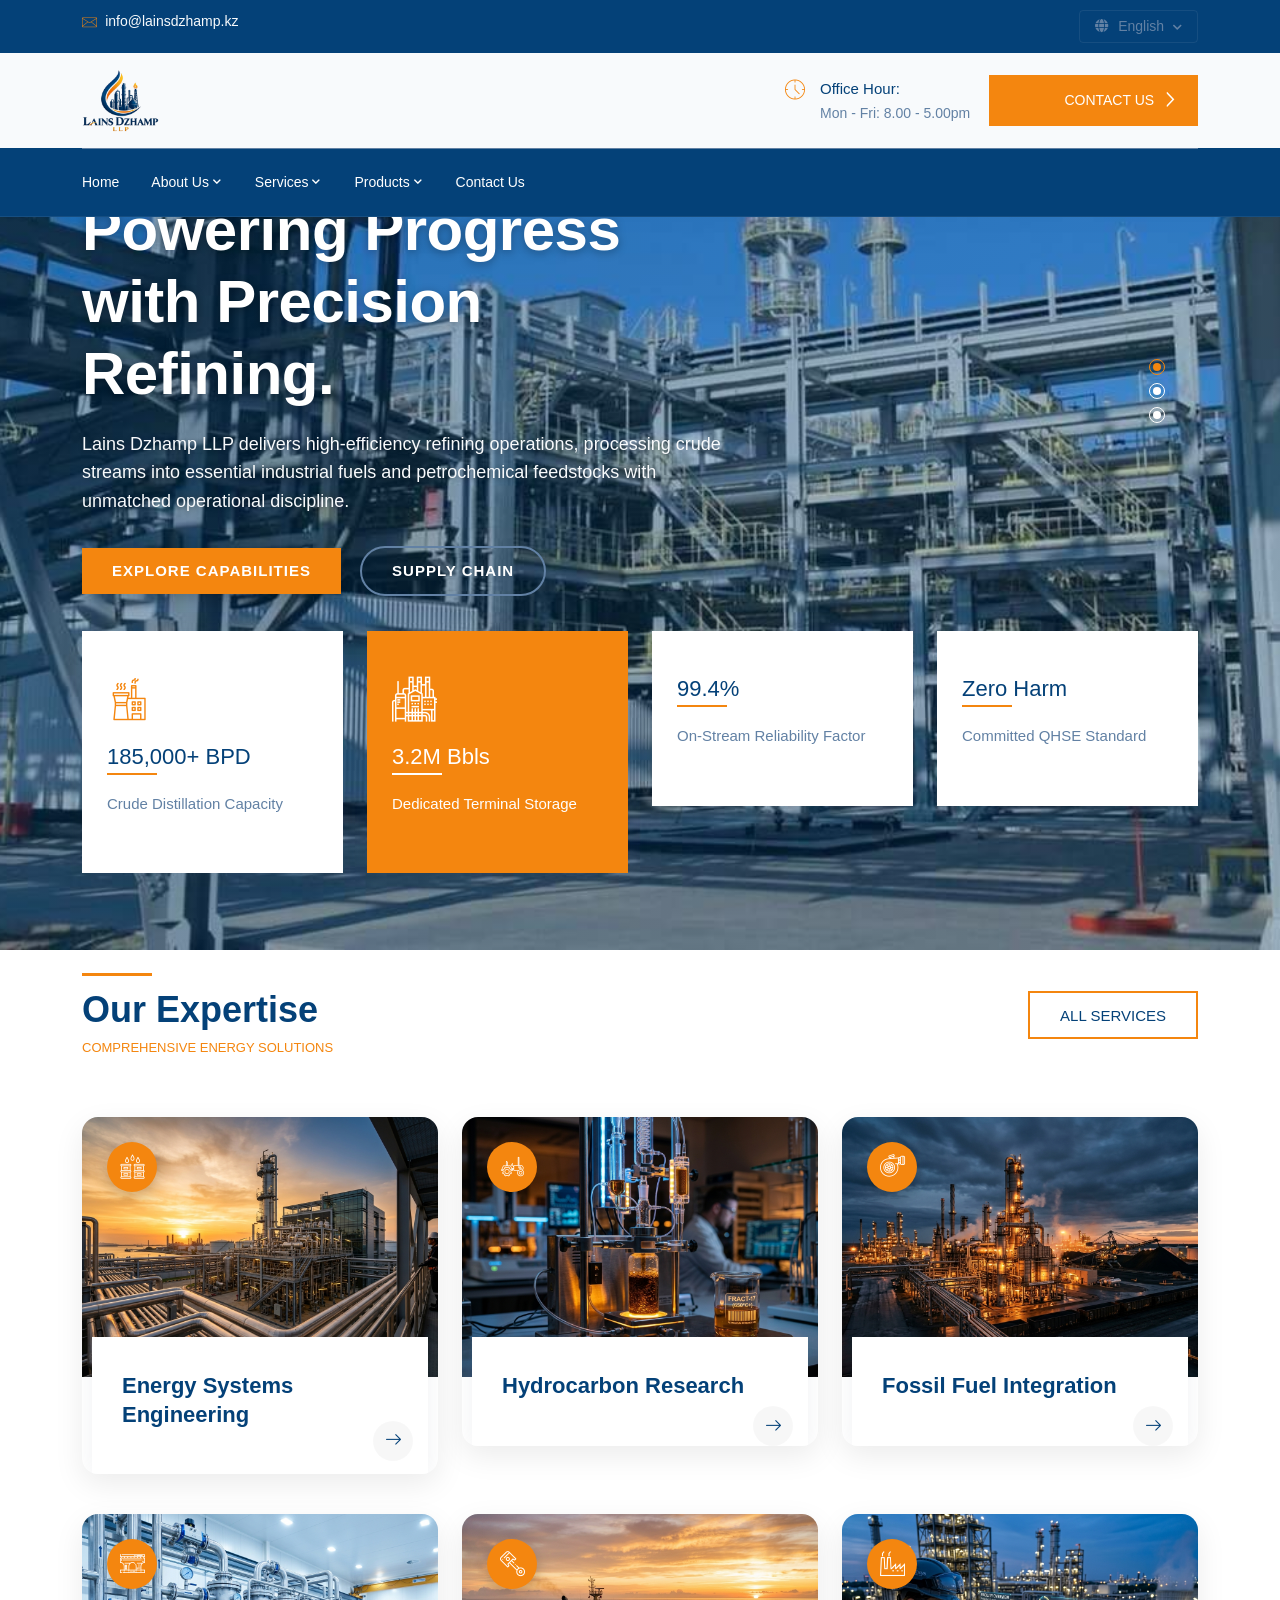
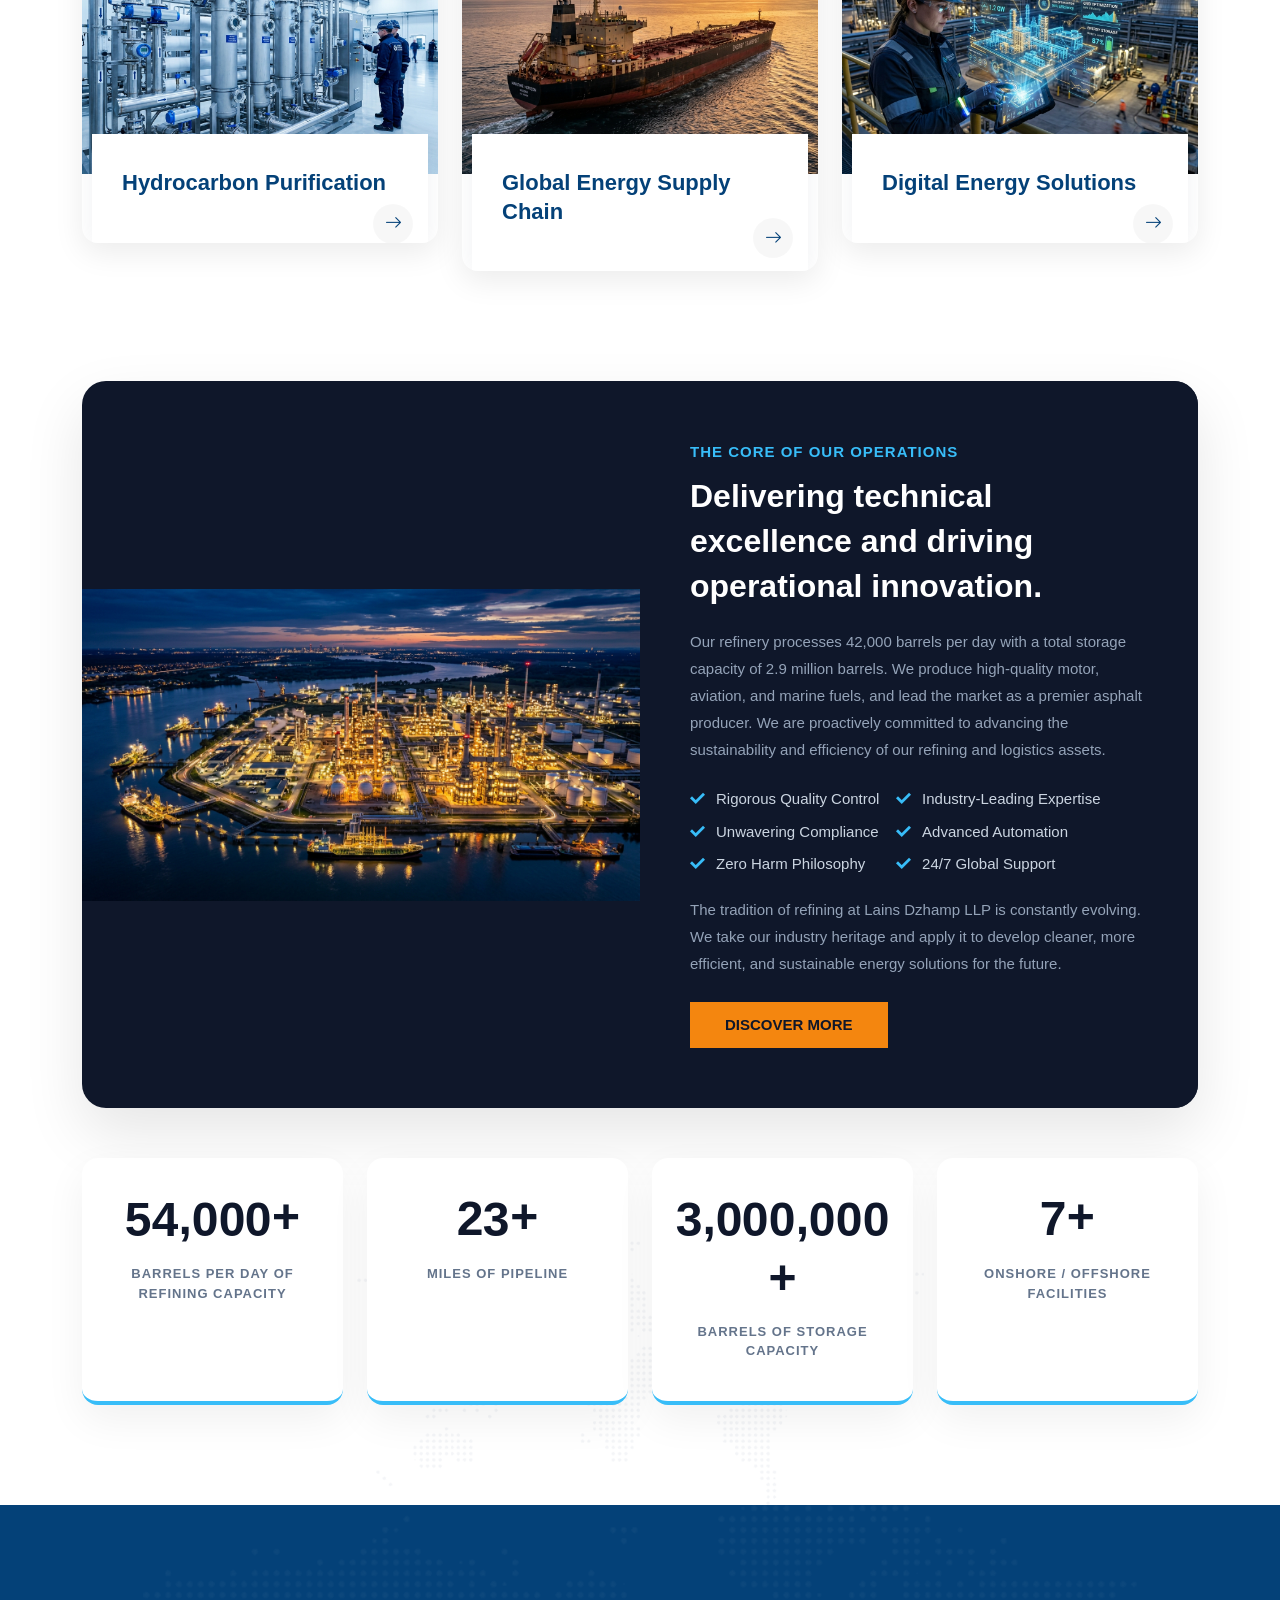
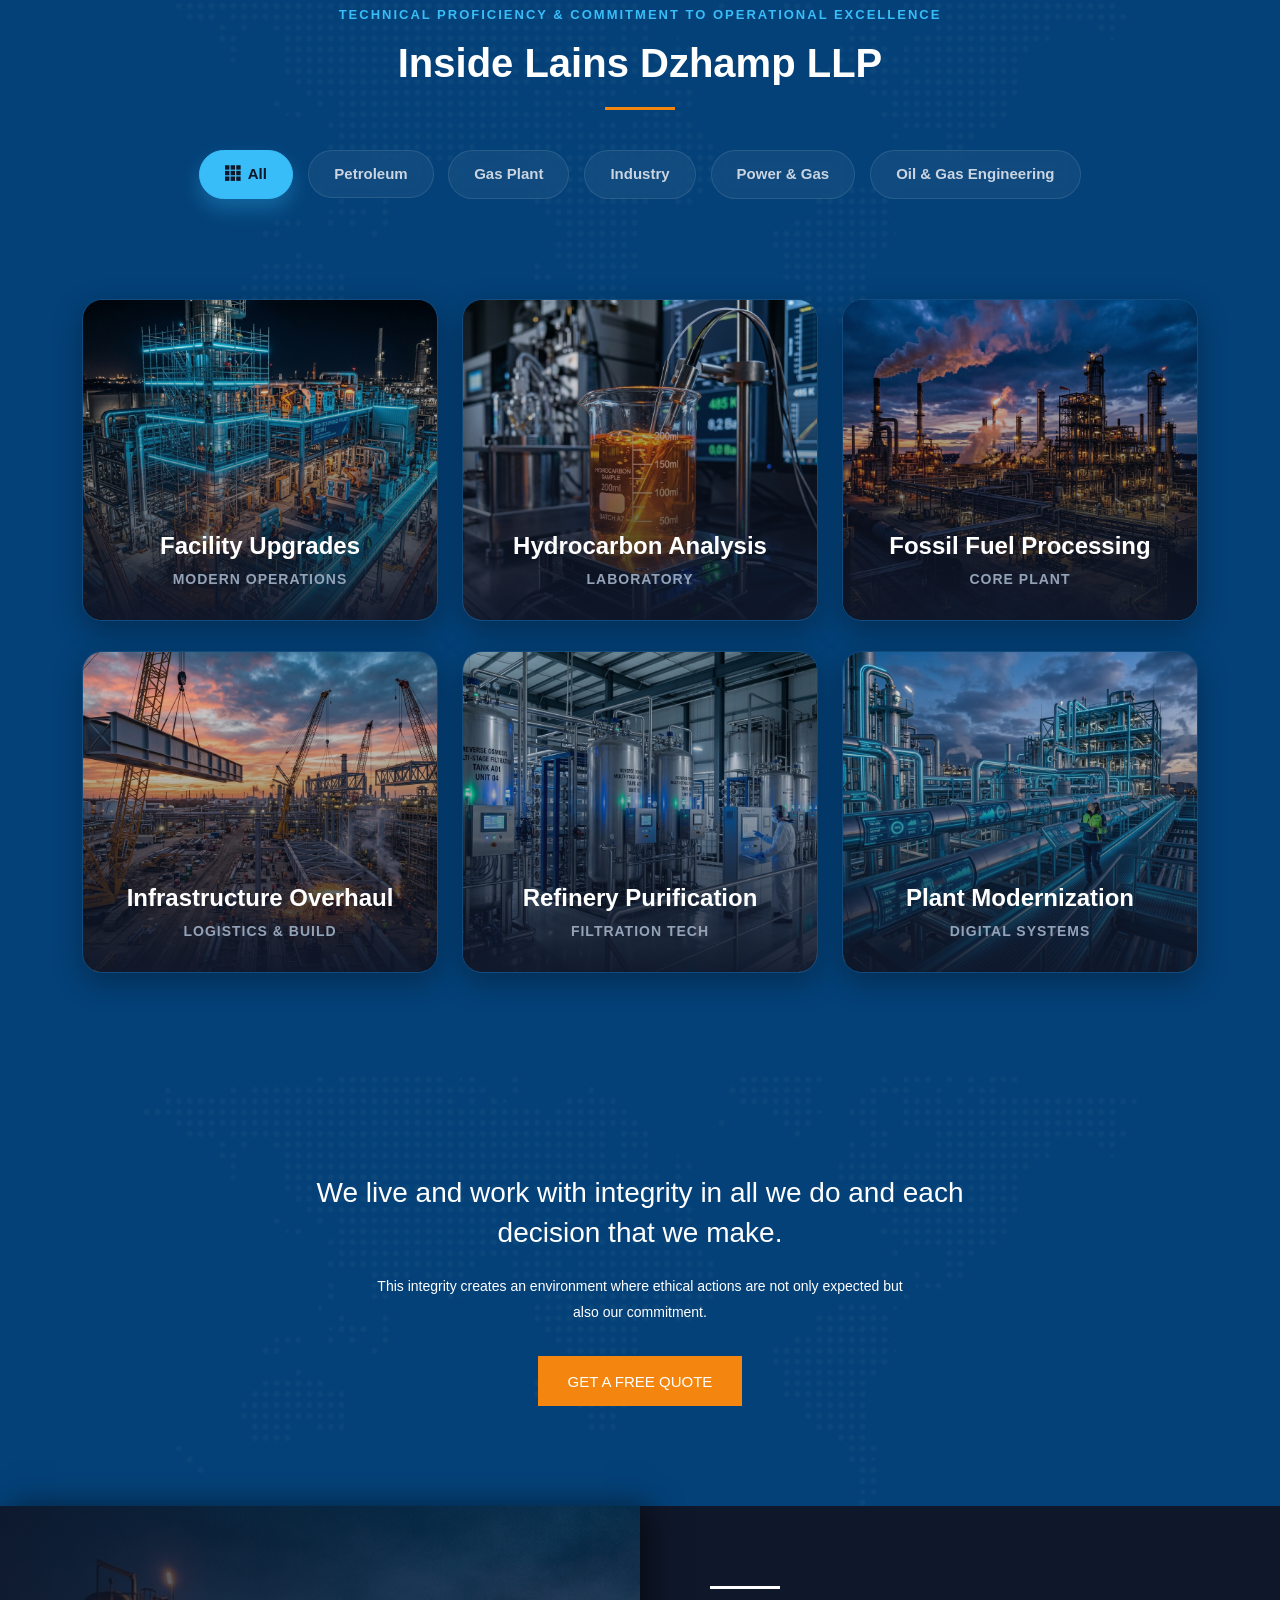
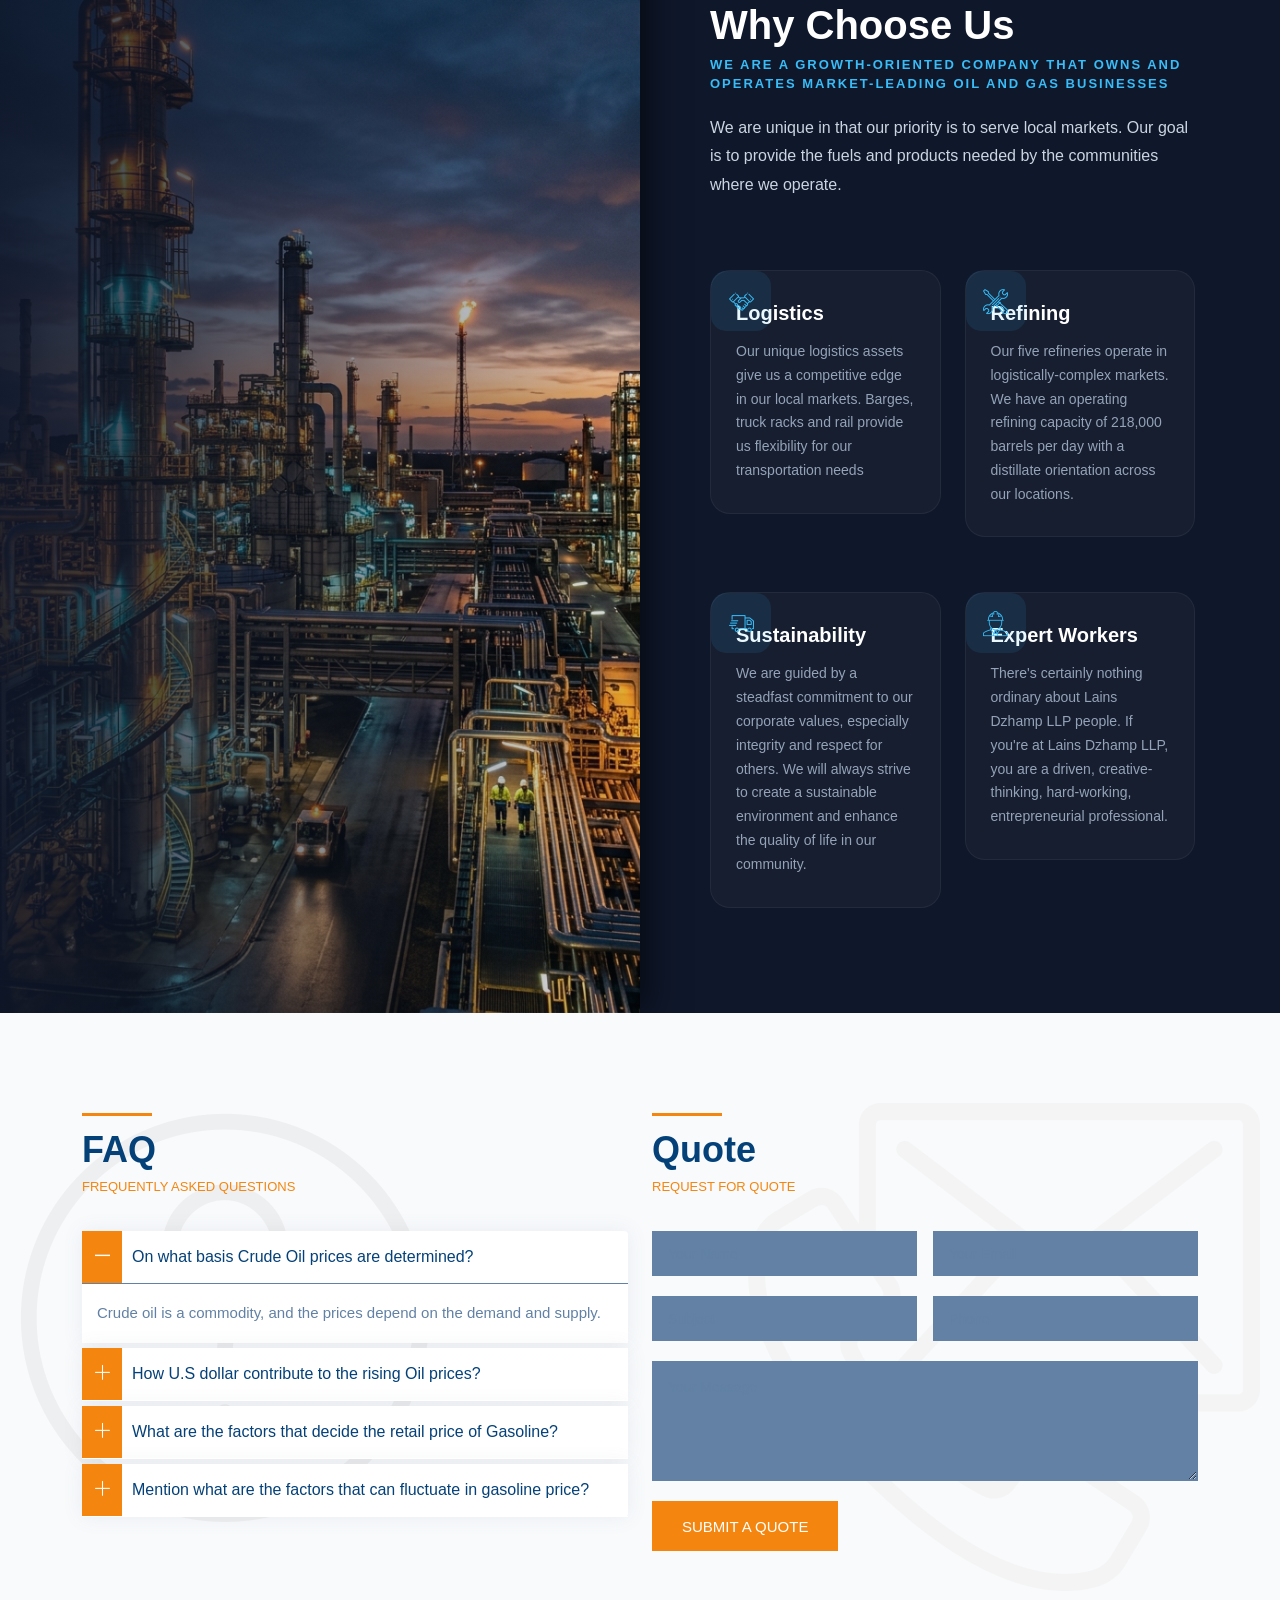
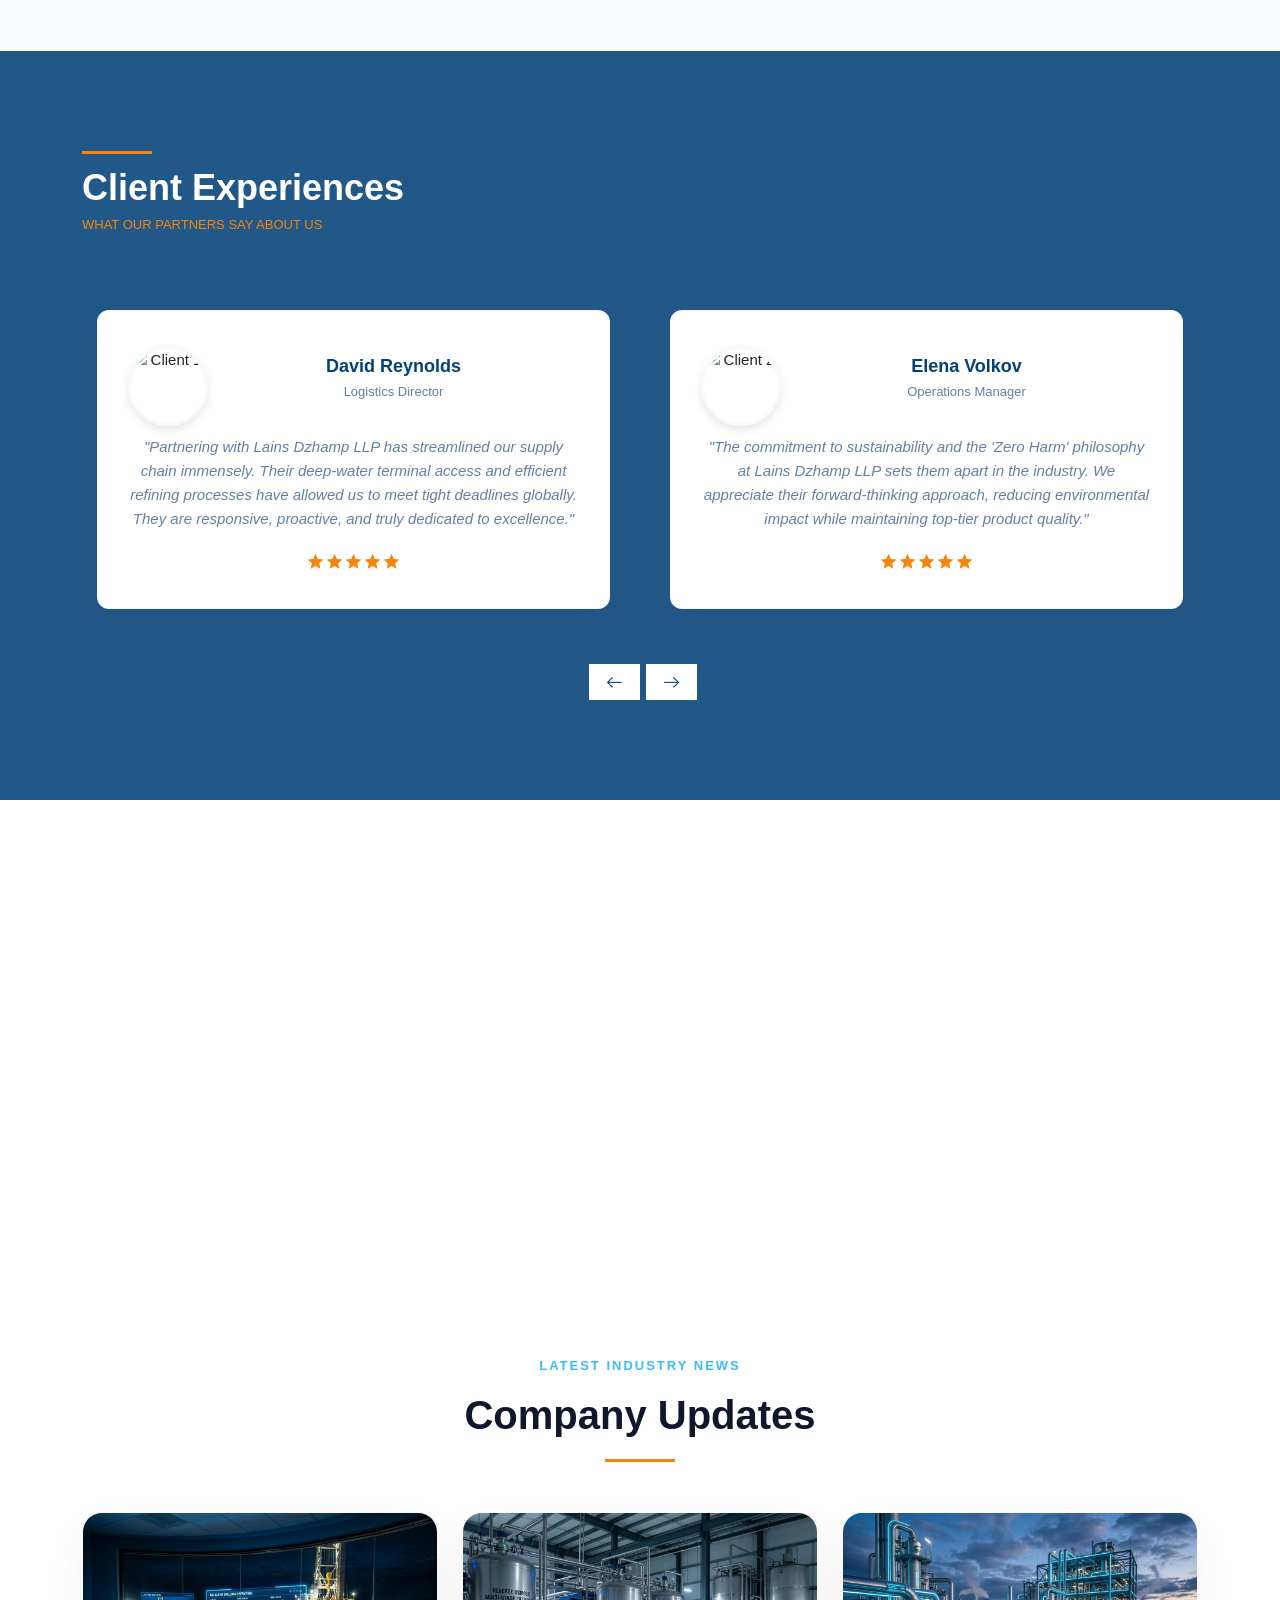
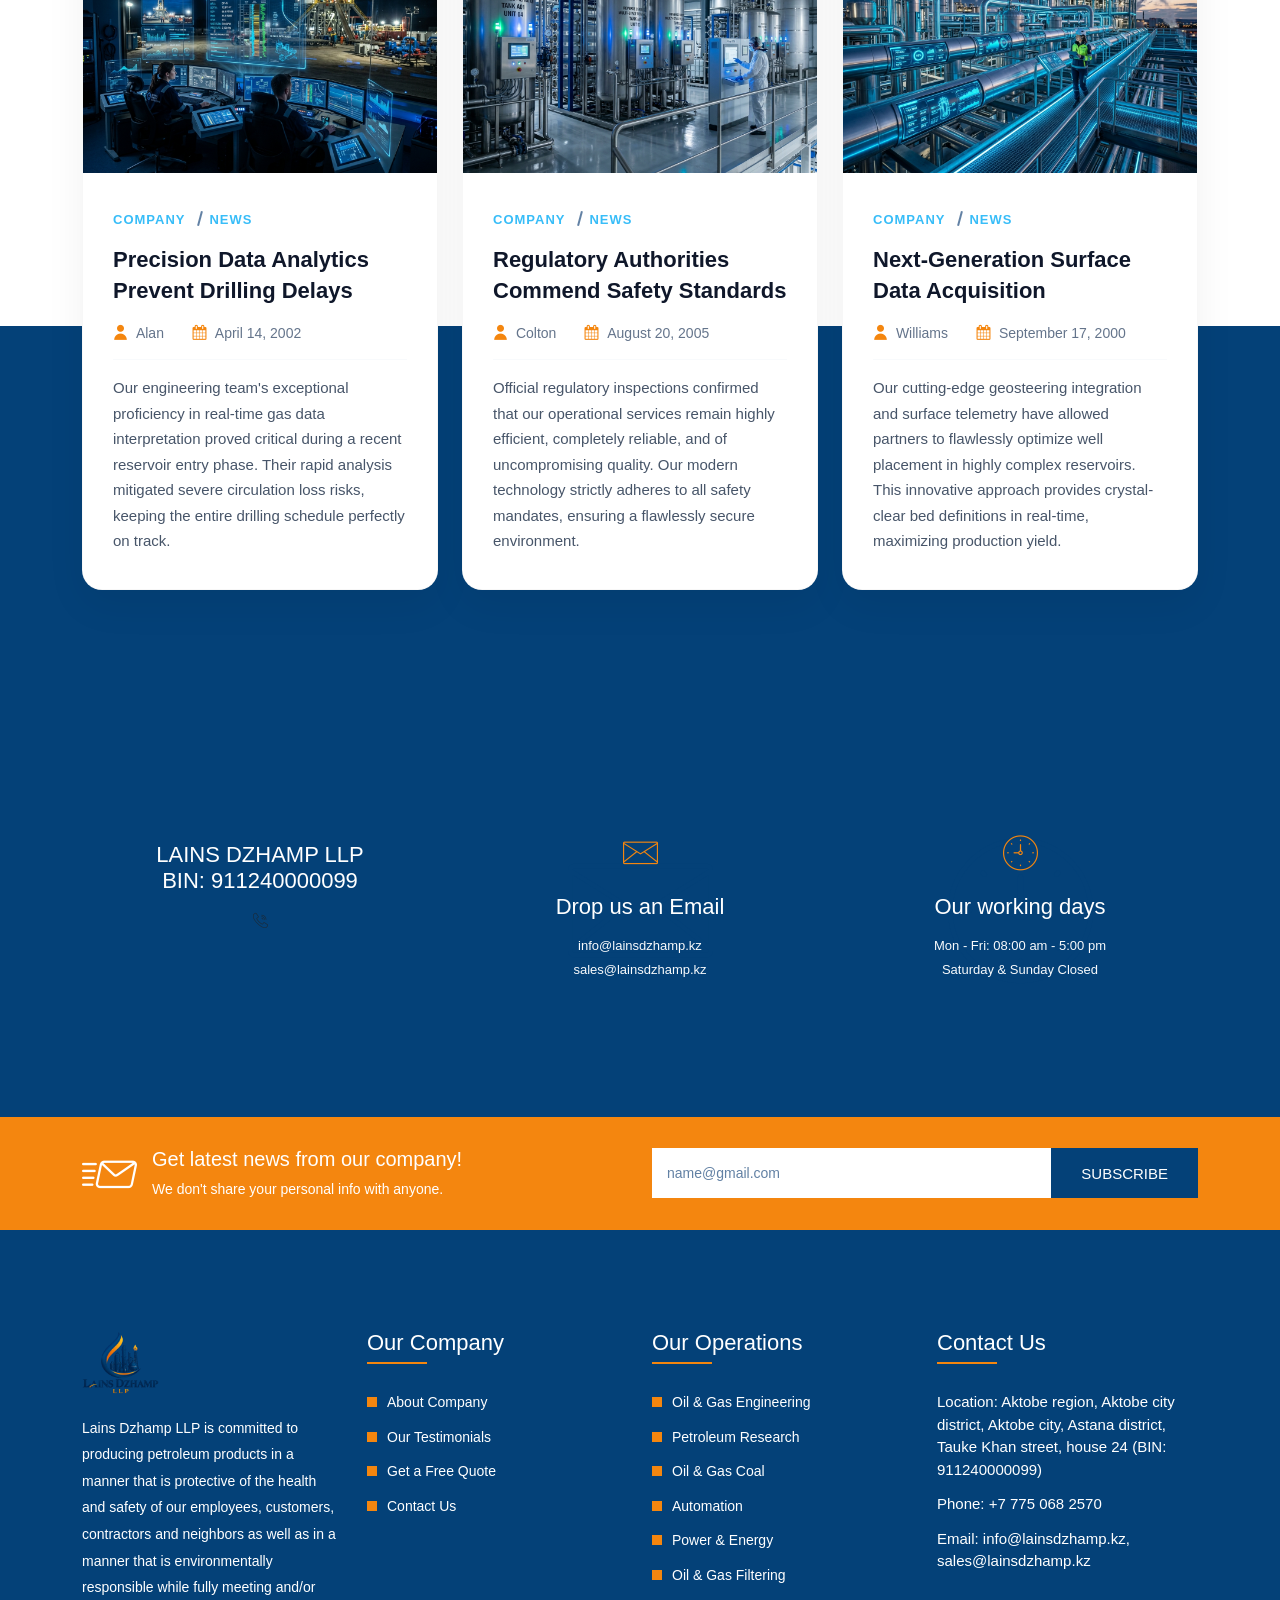
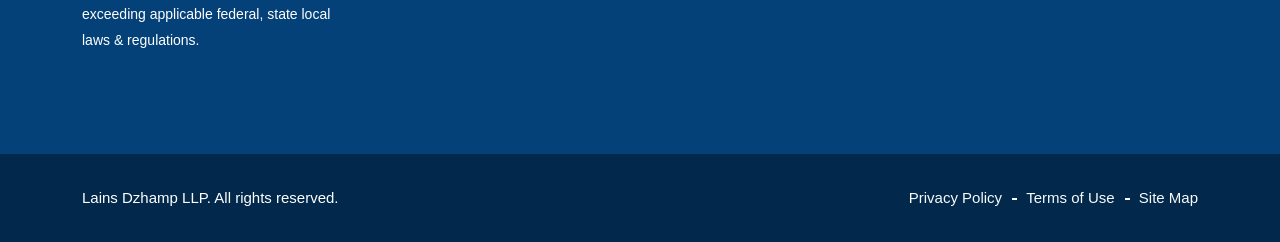
==== commit 12974bc6: "new push" ====
--- a/index.html
+++ b/index.html
@@ -1791,8 +1791,8 @@
 
                                 <h3><a href="#">Precision Data Analytics Prevent Drilling Delays</a></h3>
                                 <ul class="post-meta">
-                                    <li><i class="flaticon-user-1"></i> <a href="#">Maxwel</a></li>
-                                    <li><i class="flaticon-calendar"></i> <a href="#">April 15, 2023</a></li>
+                                    <li><i class="flaticon-user-1"></i> <a href="#">Alan</a></li>
+                                    <li><i class="flaticon-calendar"></i> <a href="#">April 14, 2002</a></li>
                                 </ul>
                                 <p>Our engineering team's exceptional proficiency in real-time gas data interpretation proved critical during a recent reservoir entry phase. Their rapid analysis mitigated severe circulation loss risks, keeping the entire drilling schedule perfectly on track.</p>
                             </div>
@@ -1813,8 +1813,8 @@
 
                                 <h3><a href="#">Regulatory Authorities Commend Safety Standards</a></h3>
                                 <ul class="post-meta">
-                                    <li><i class="flaticon-user-1"></i> <a href="#">Smith</a></li>
-                                    <li><i class="flaticon-calendar"></i> <a href="#">August 17, 2023</a></li>
+                                    <li><i class="flaticon-user-1"></i> <a href="#">Colton</a></li>
+                                    <li><i class="flaticon-calendar"></i> <a href="#">August 20, 2005</a></li>
                                 </ul>
                                 <p>Official regulatory inspections confirmed that our operational services remain highly efficient, completely reliable, and of uncompromising quality. Our modern technology strictly adheres to all safety mandates, ensuring a flawlessly secure environment.</p>
                             </div>
@@ -1835,8 +1835,8 @@
 
                                 <h3><a href="#">Next-Generation Surface Data Acquisition</a></h3>
                                 <ul class="post-meta">
-                                    <li><i class="flaticon-user-1"></i> <a href="#">Warner</a></li>
-                                    <li><i class="flaticon-calendar"></i> <a href="#">September 12, 2023</a></li>
+                                    <li><i class="flaticon-user-1"></i> <a href="#">Williams</a></li>
+                                    <li><i class="flaticon-calendar"></i> <a href="#">September 17, 2000</a></li>
                                 </ul>
                                 <p>Our cutting-edge geosteering integration and surface telemetry have allowed partners to flawlessly optimize well placement in highly complex reservoirs. This innovative approach provides crystal-clear bed definitions in real-time, maximizing production yield.</p>
                             </div>
@@ -1982,6 +1982,7 @@
 
                             <ul class="contact-info">
                                 <li><span>Location:</span> Aktobe region, Aktobe city district, Aktobe city, Astana district, Tauke Khan street, house 24 (BIN: 911240000099)</li>
+                                <li><span>Phone:</span> <a href="tel:+77750682570">+7 775 068 2570</a></li>
                                 <li><span>Email:</span> <a href="mailto:info@lainsdzhamp.kz">info@lainsdzhamp.kz</a>, <a href="mailto:sales@lainsdzhamp.kz">sales@lainsdzhamp.kz</a></li>
    
                             </ul>
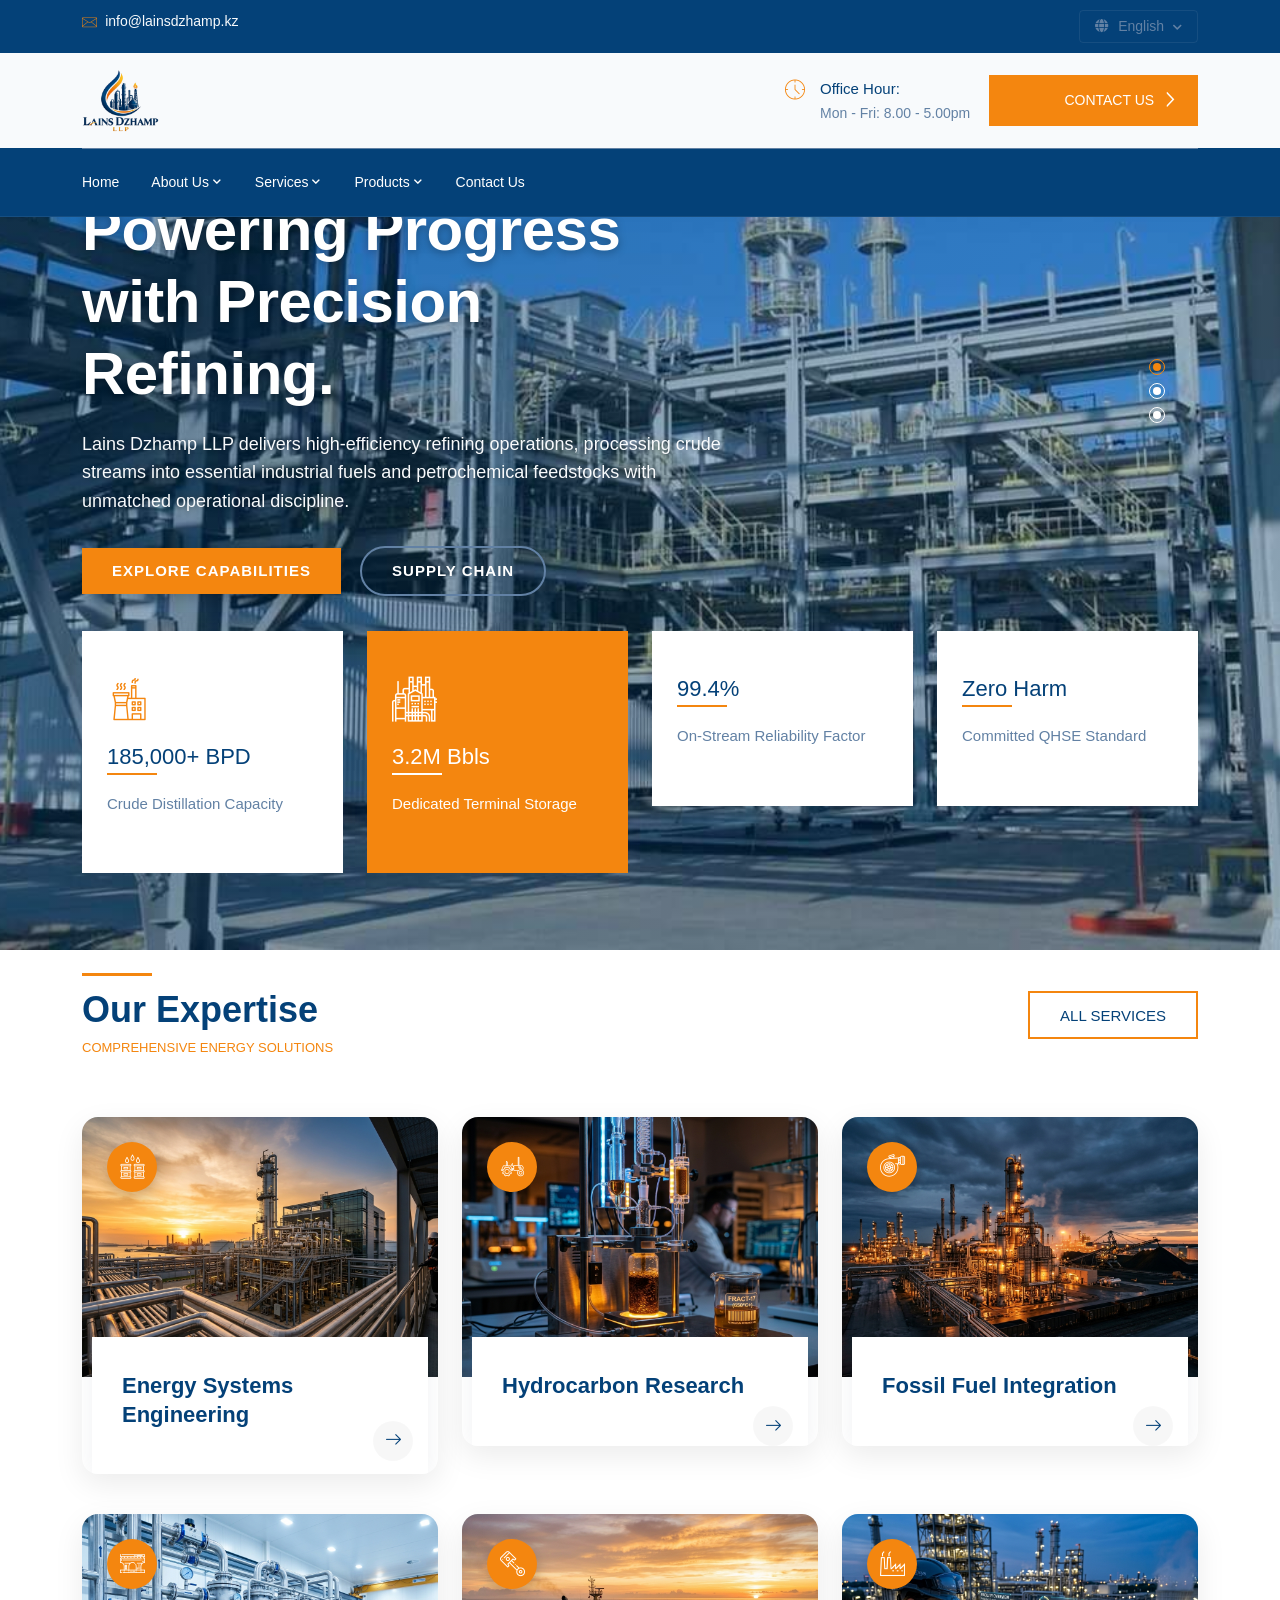
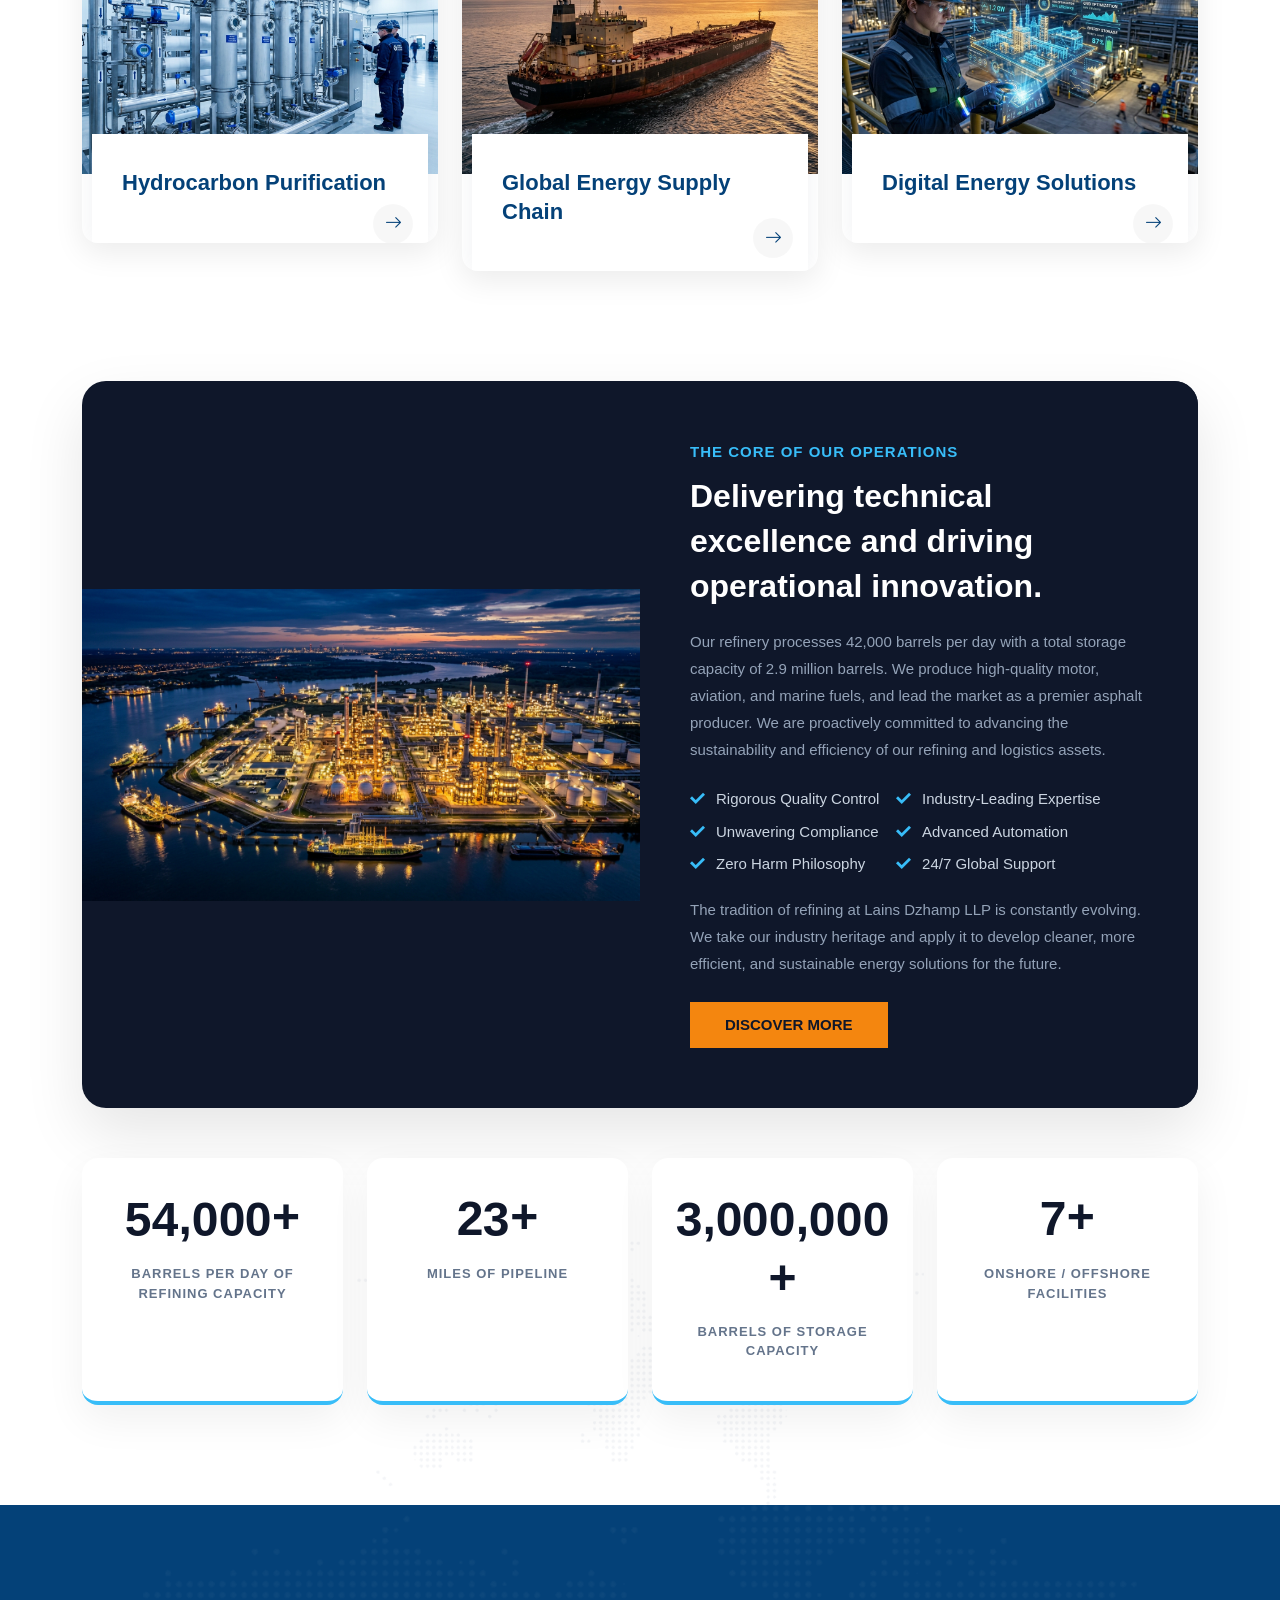
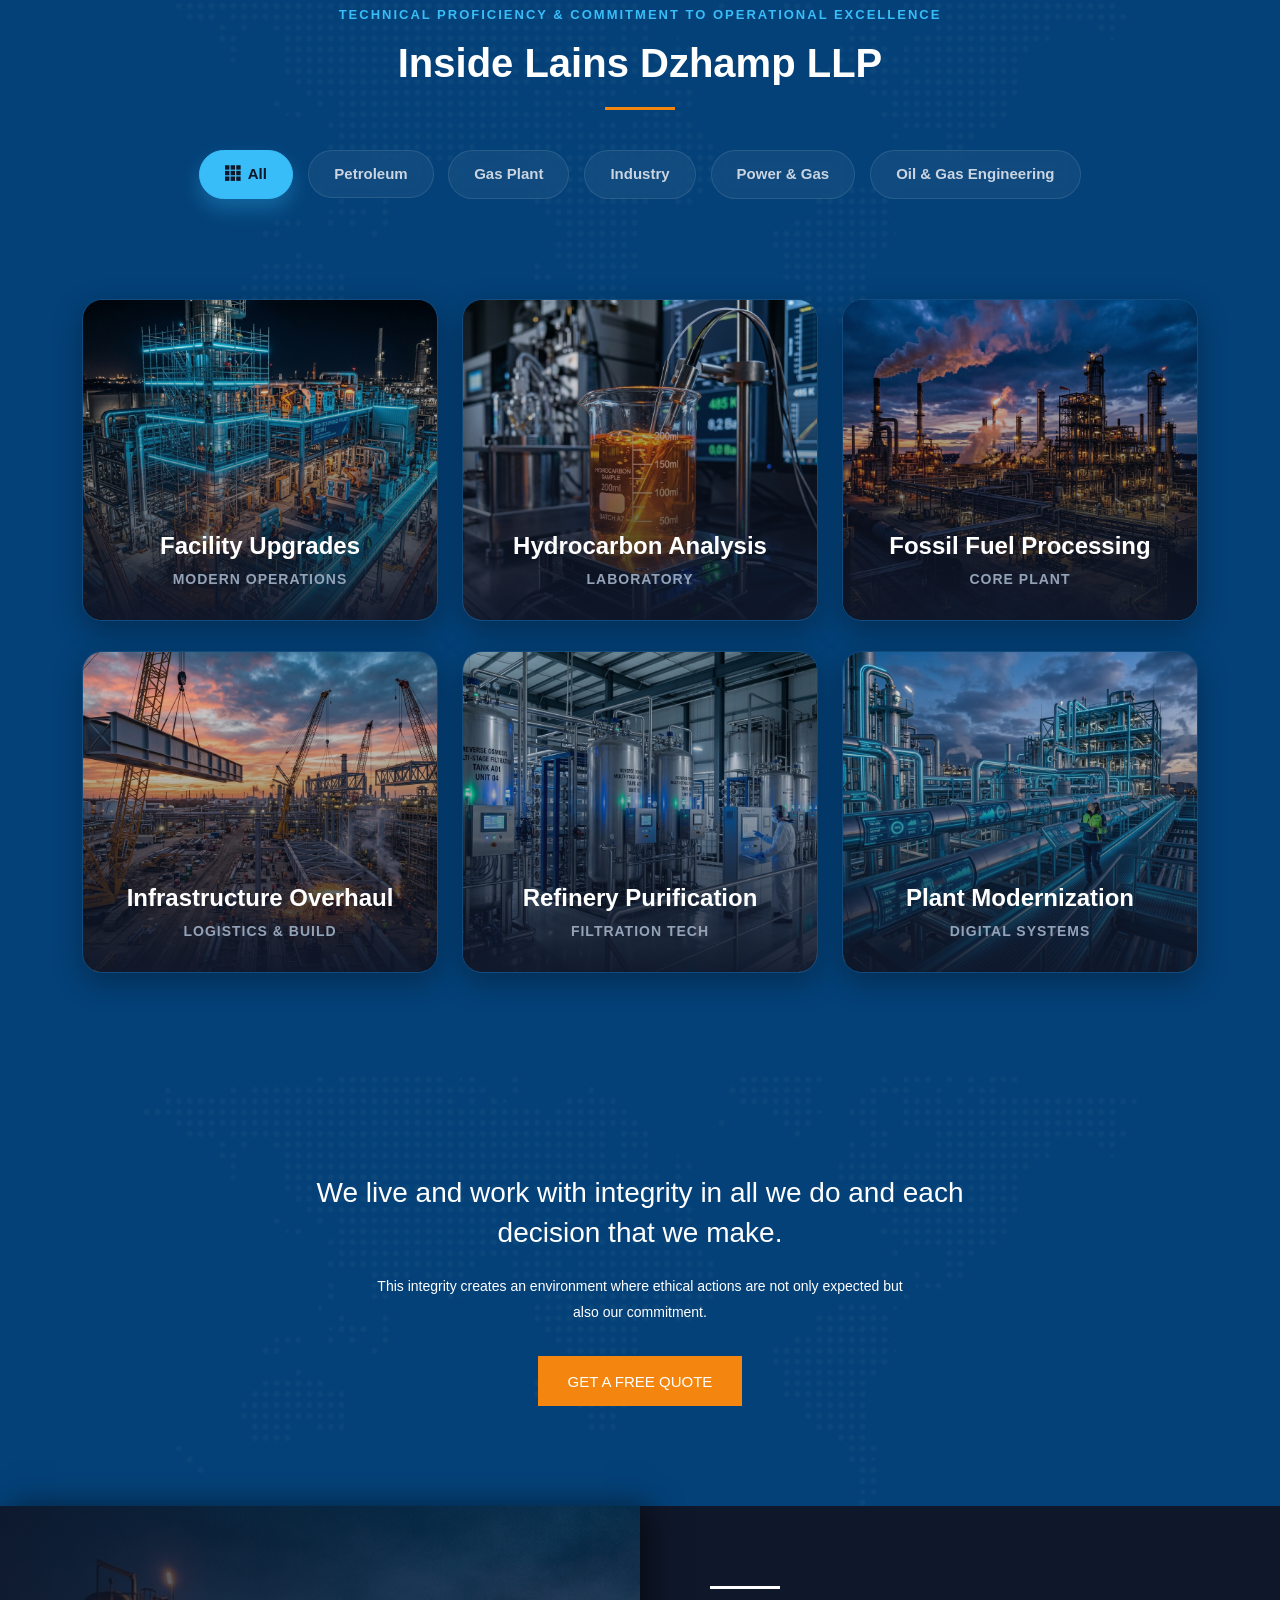
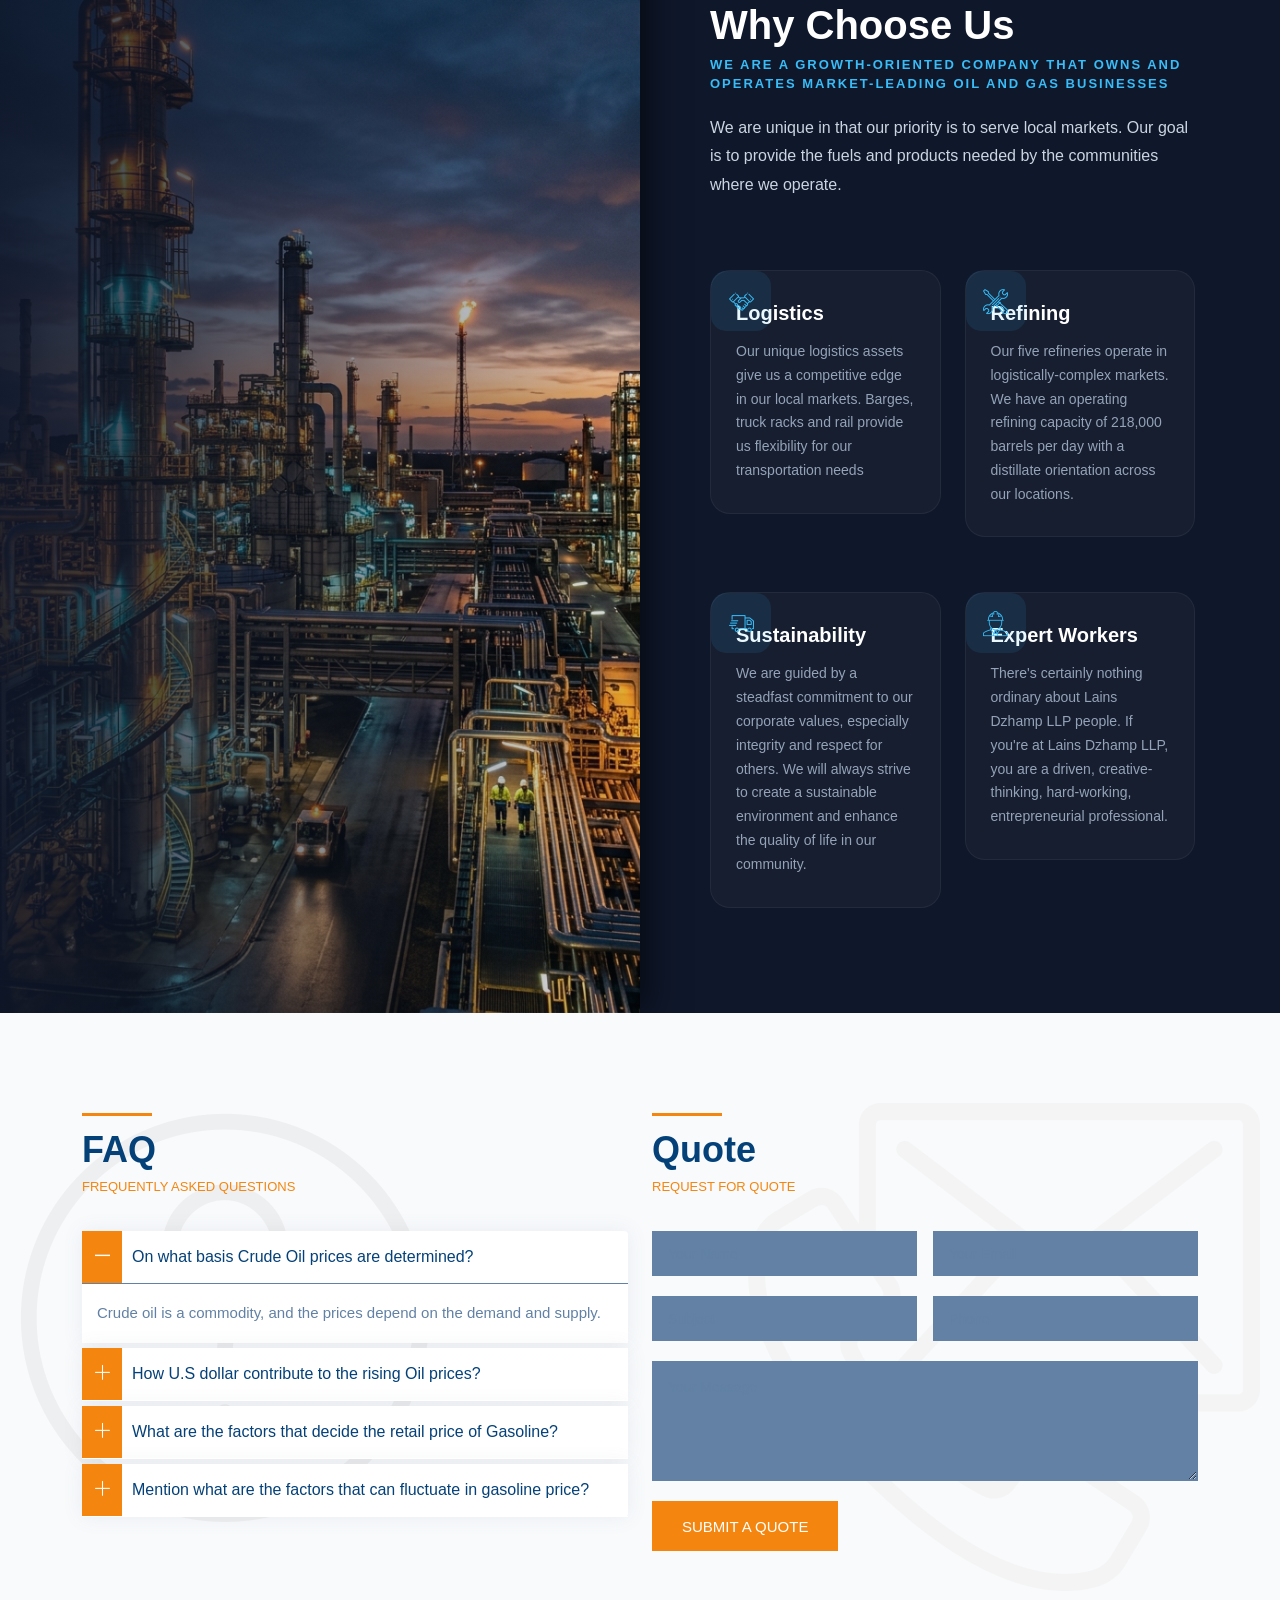
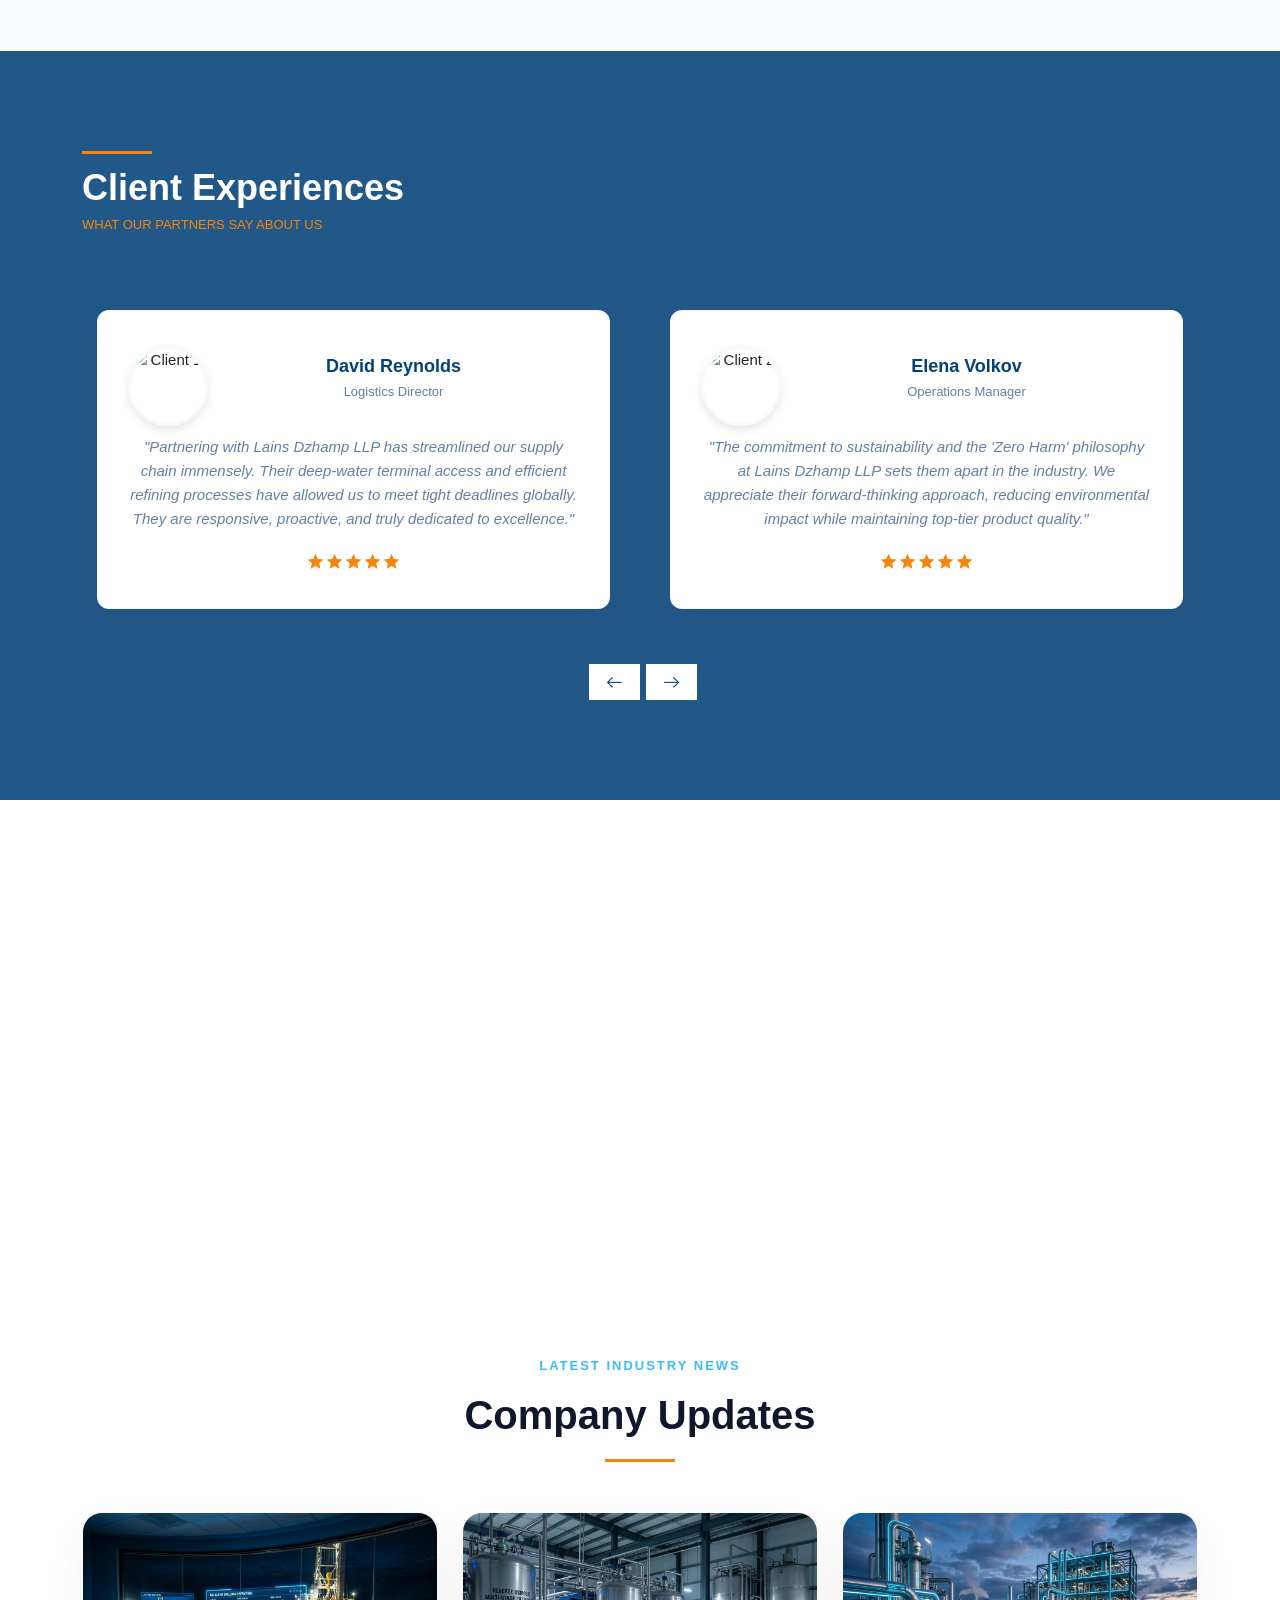
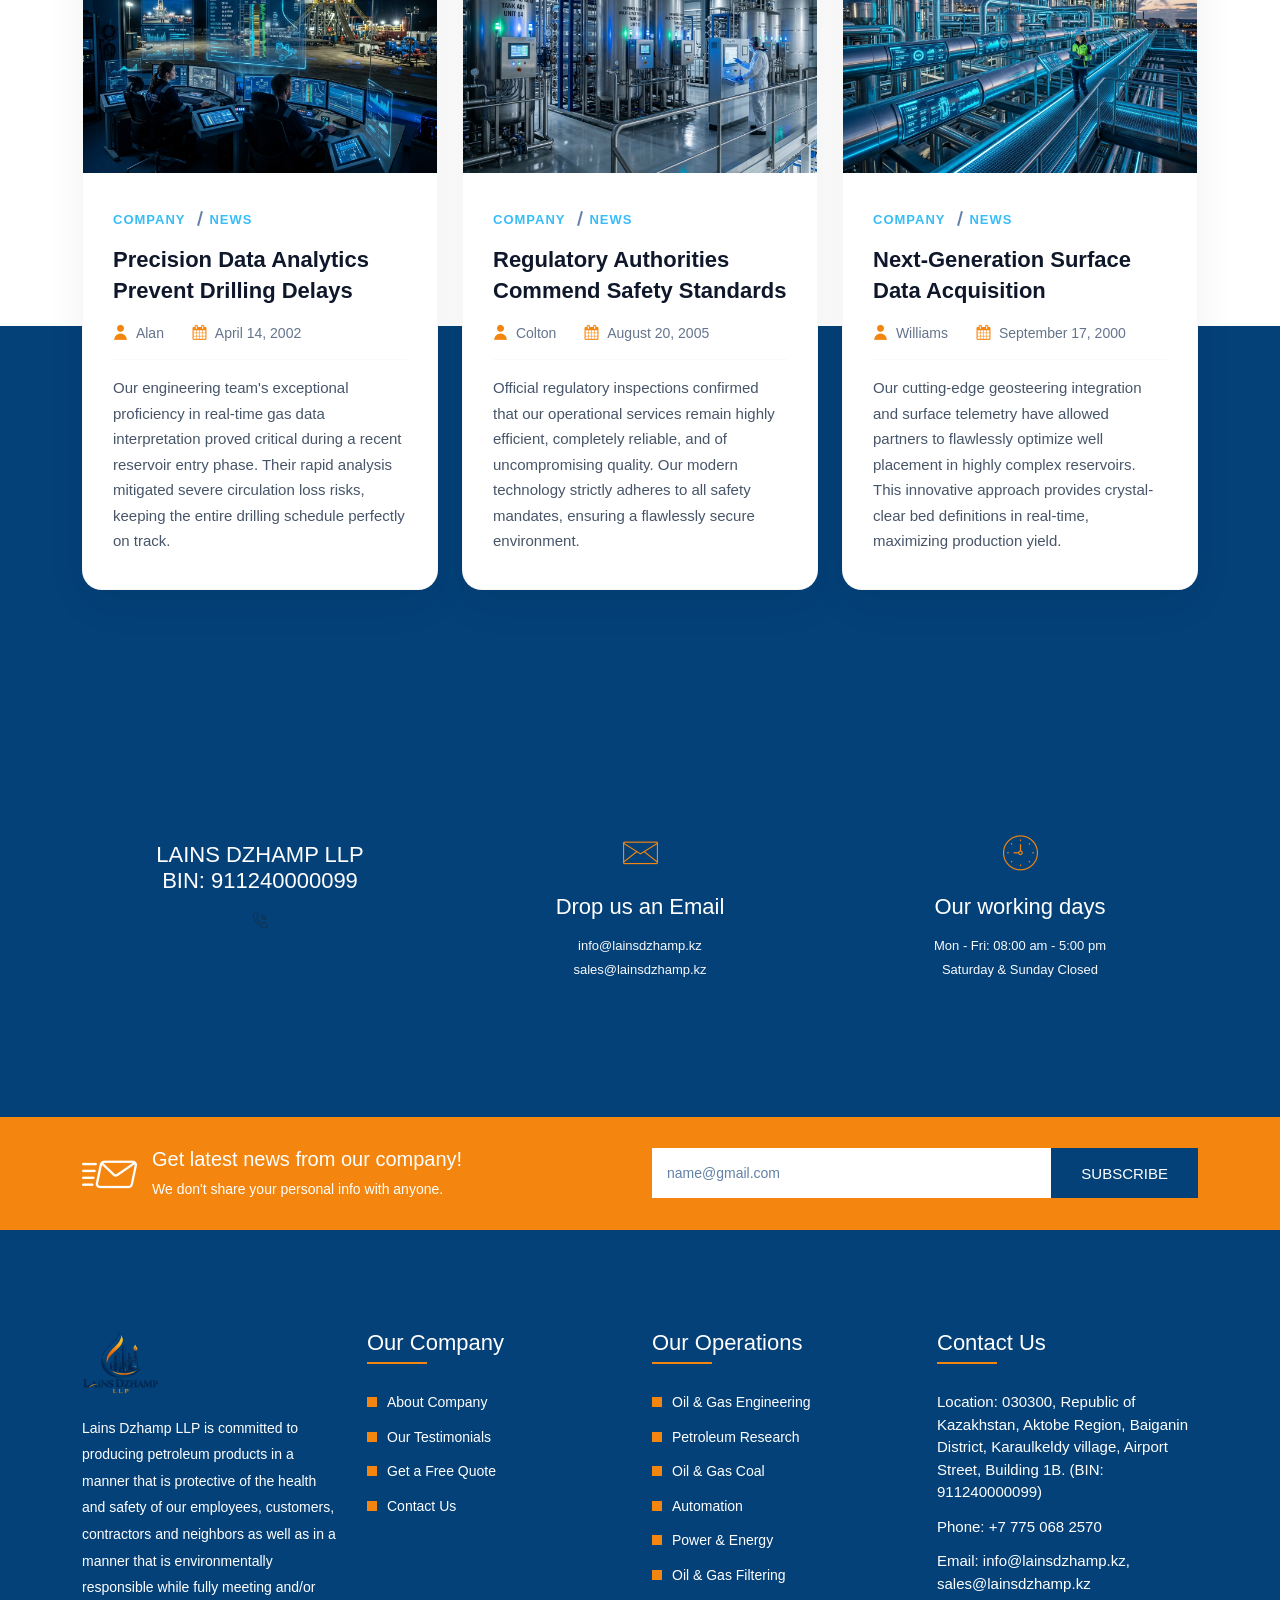
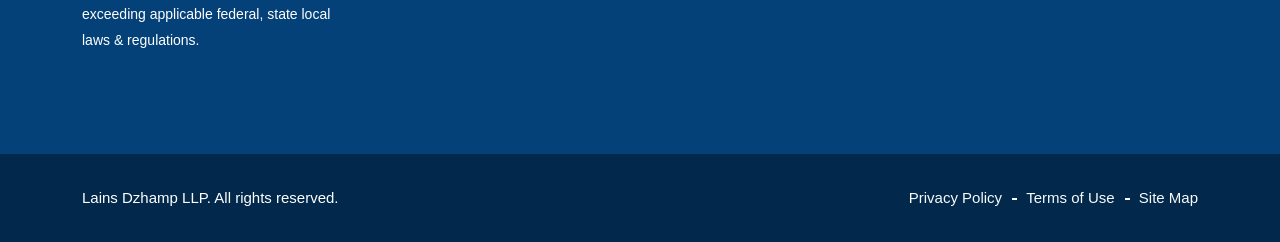
==== commit 2e38698a: "new" ====
--- a/index.html
+++ b/index.html
@@ -883,7 +883,7 @@
                     <div class="row h-100 align-items-center">
                         <div class="col-lg-5">
                             <div class="logo">
-                                <a href="index-2.html">
+                                <a href="index.html">
                                     <img src="images/logo.png" alt="Lains Dzhamp LLP Logo" style="max-height: 65px; width: auto;">
                                 </a>
                             </div>
@@ -916,7 +916,7 @@
             <div class="navbar-area">
                 <div class="induxtro-mobile-nav">
                     <div class="logo">
-                        <a href="index-2.html"><img src="images/logo.png" alt="Lains Dzhamp LLP Logo" style="max-height: 65px; width: auto;"></a>
+                        <a href="index.html"><img src="images/logo.png" alt="Lains Dzhamp LLP Logo" style="max-height: 65px; width: auto;"></a>
                     </div>
                 </div>
 
@@ -1762,7 +1762,7 @@
 
         <!-- Start Map Area -->
         <section class="map-area">
-            <iframe src="https://www.google.com/maps/embed?pb=!1m18!1m12!1m3!1d2950.5104456933377!2d69.62892107456882!3d42.3103103382456!2m3!1f0!2f0!3f0!3m2!1i1024!2i768!4f13.1!3m3!1m2!1s0x38a91ea2fb474bbd%3A0xc3c7190012a87831!2sTauke%20Khan%20Ave%2C%20Kazakhstan!5e0!3m2!1sen!2sus!4v1789594339663!5m2!1sen!2sus" width="100%" height="450" style="border:0;" allowfullscreen="" loading="lazy"></iframe>
+            <iframe src="https://www.google.com/maps/embed?pb=!1m18!1m12!1m3!1d2548.9040189987277!2d57.21184887517419!3d50.29371949863822!2m3!1f0!2f0!3f0!3m2!1i1024!2i768!4f13.1!3m3!1m2!1s0x4182211253cfdeb3%3A0xcf78ecb169d20c96!2sBaiganin%20St.%2C%20Aktobe%2C%20Kazakhstan!5e0!3m2!1sen!2sng!4v1790825018773!5m2!1sen!2sng" width="100%" height="450" style="border:0;" allowfullscreen="" loading="lazy"></iframe>
         </section>
         <!-- End Map Area -->
 
@@ -1981,7 +1981,7 @@
                             <h3>Contact Us</h3>
 
                             <ul class="contact-info">
-                                <li><span>Location:</span> Aktobe region, Aktobe city district, Aktobe city, Astana district, Tauke Khan street, house 24 (BIN: 911240000099)</li>
+                                <li><span>Location:</span> 030300, Republic of Kazakhstan, Aktobe Region, Baiganin District, Karaulkeldy village, Airport Street, Building 1B. (BIN: 911240000099)</li>
                                 <li><span>Phone:</span> <a href="tel:+77750682570">+7 775 068 2570</a></li>
                                 <li><span>Email:</span> <a href="mailto:info@lainsdzhamp.kz">info@lainsdzhamp.kz</a>, <a href="mailto:sales@lainsdzhamp.kz">sales@lainsdzhamp.kz</a></li>
    
